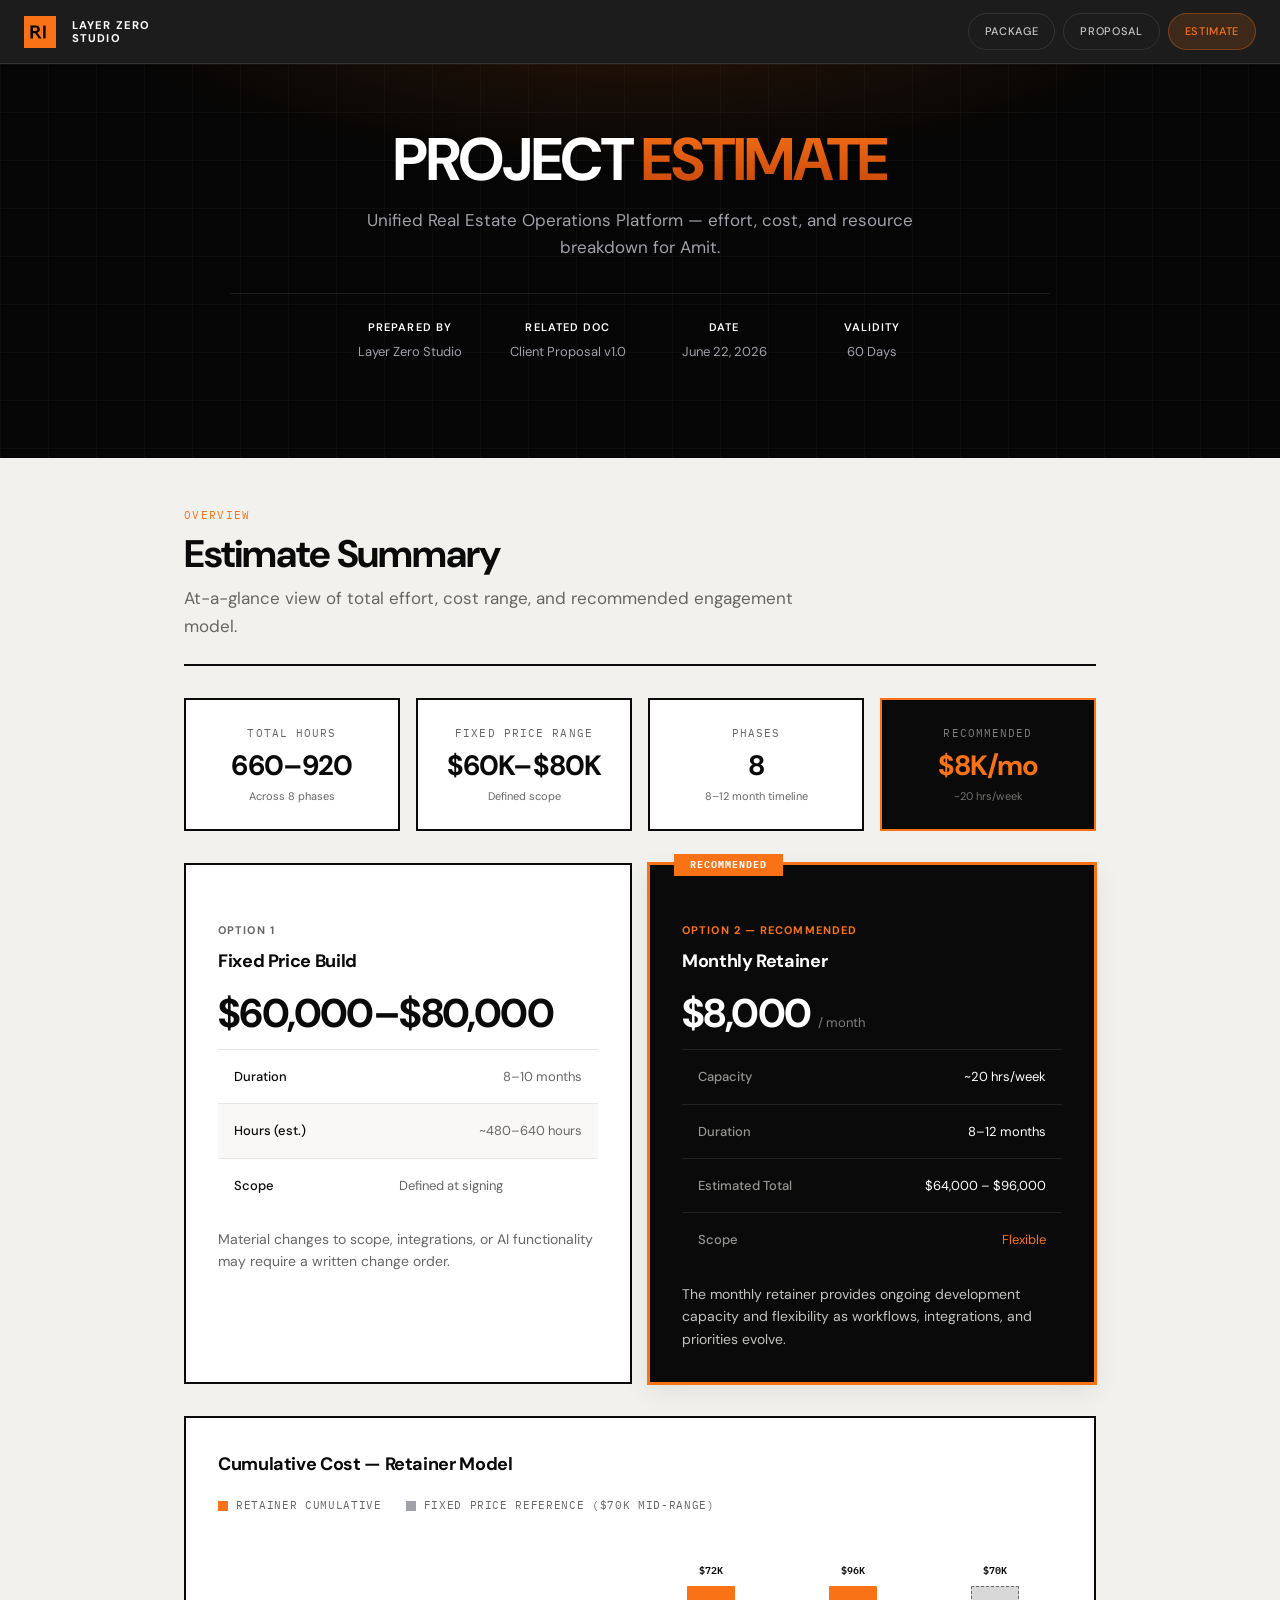
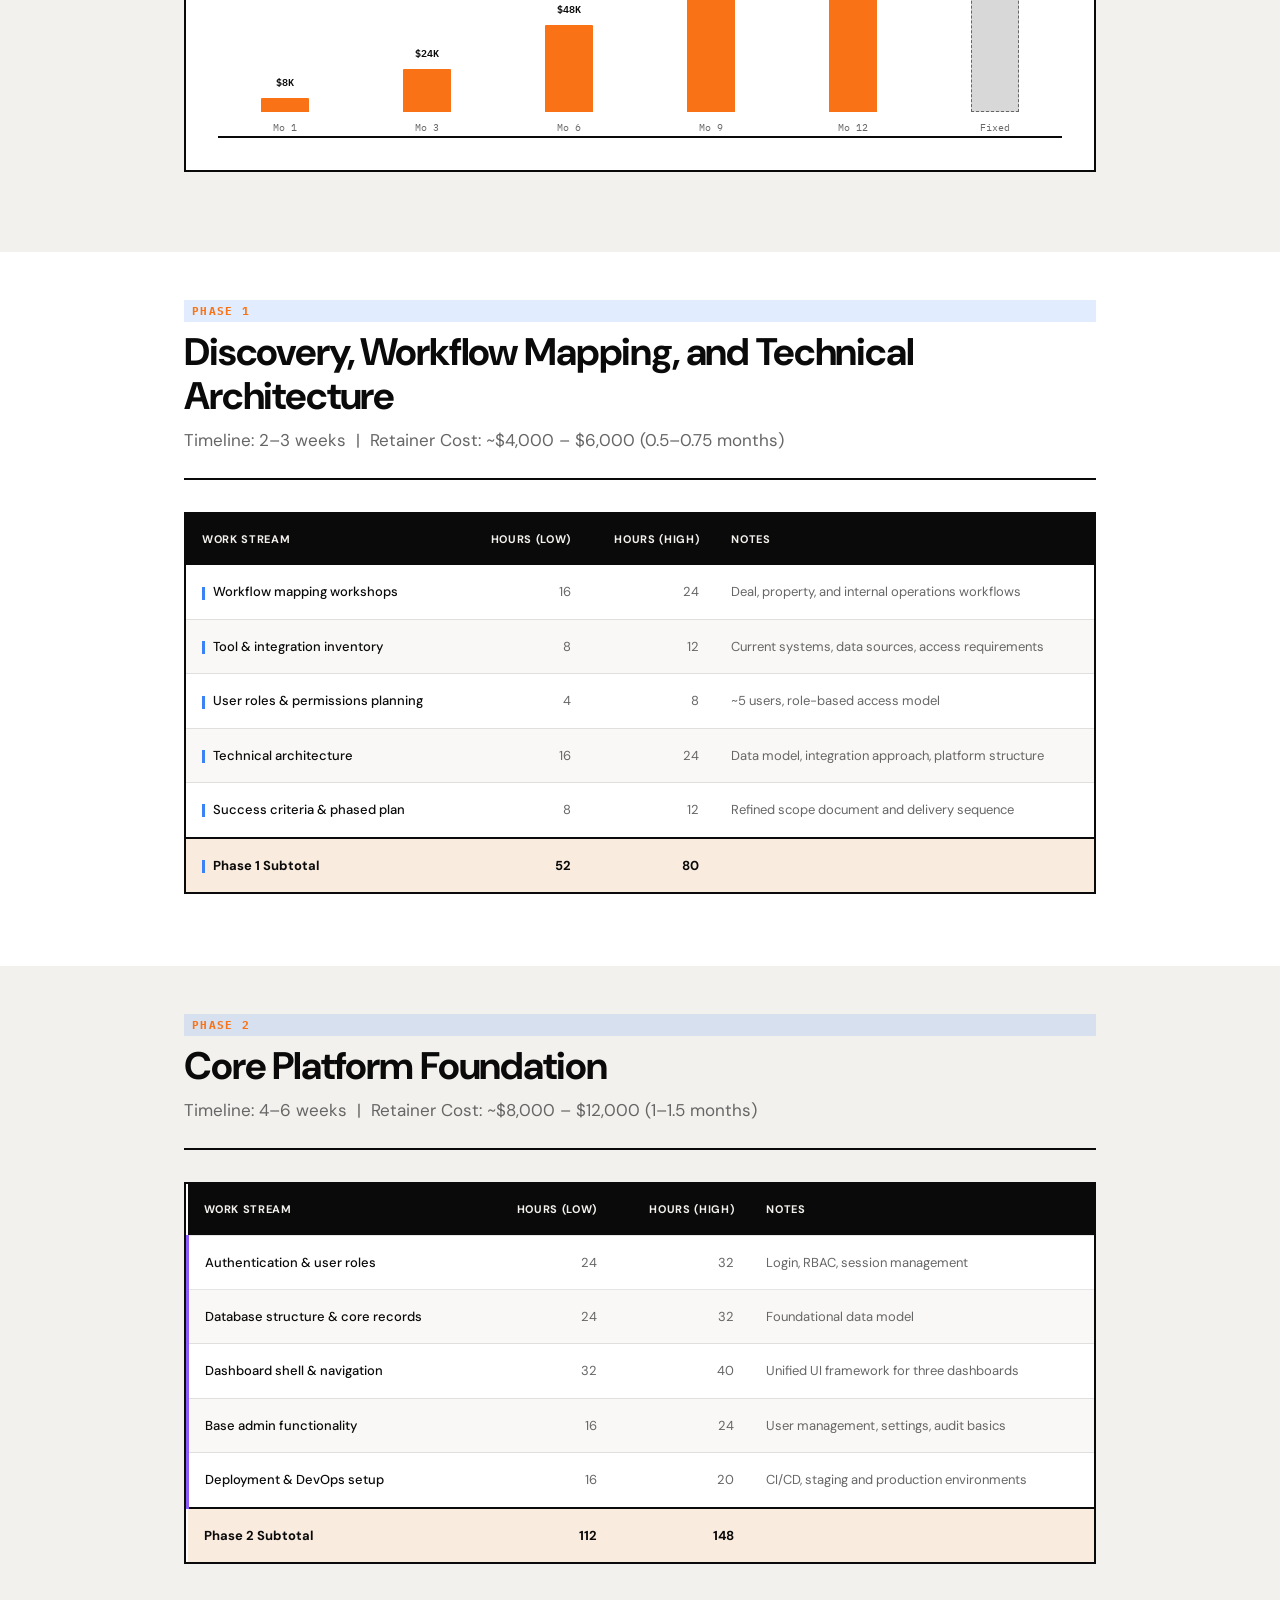
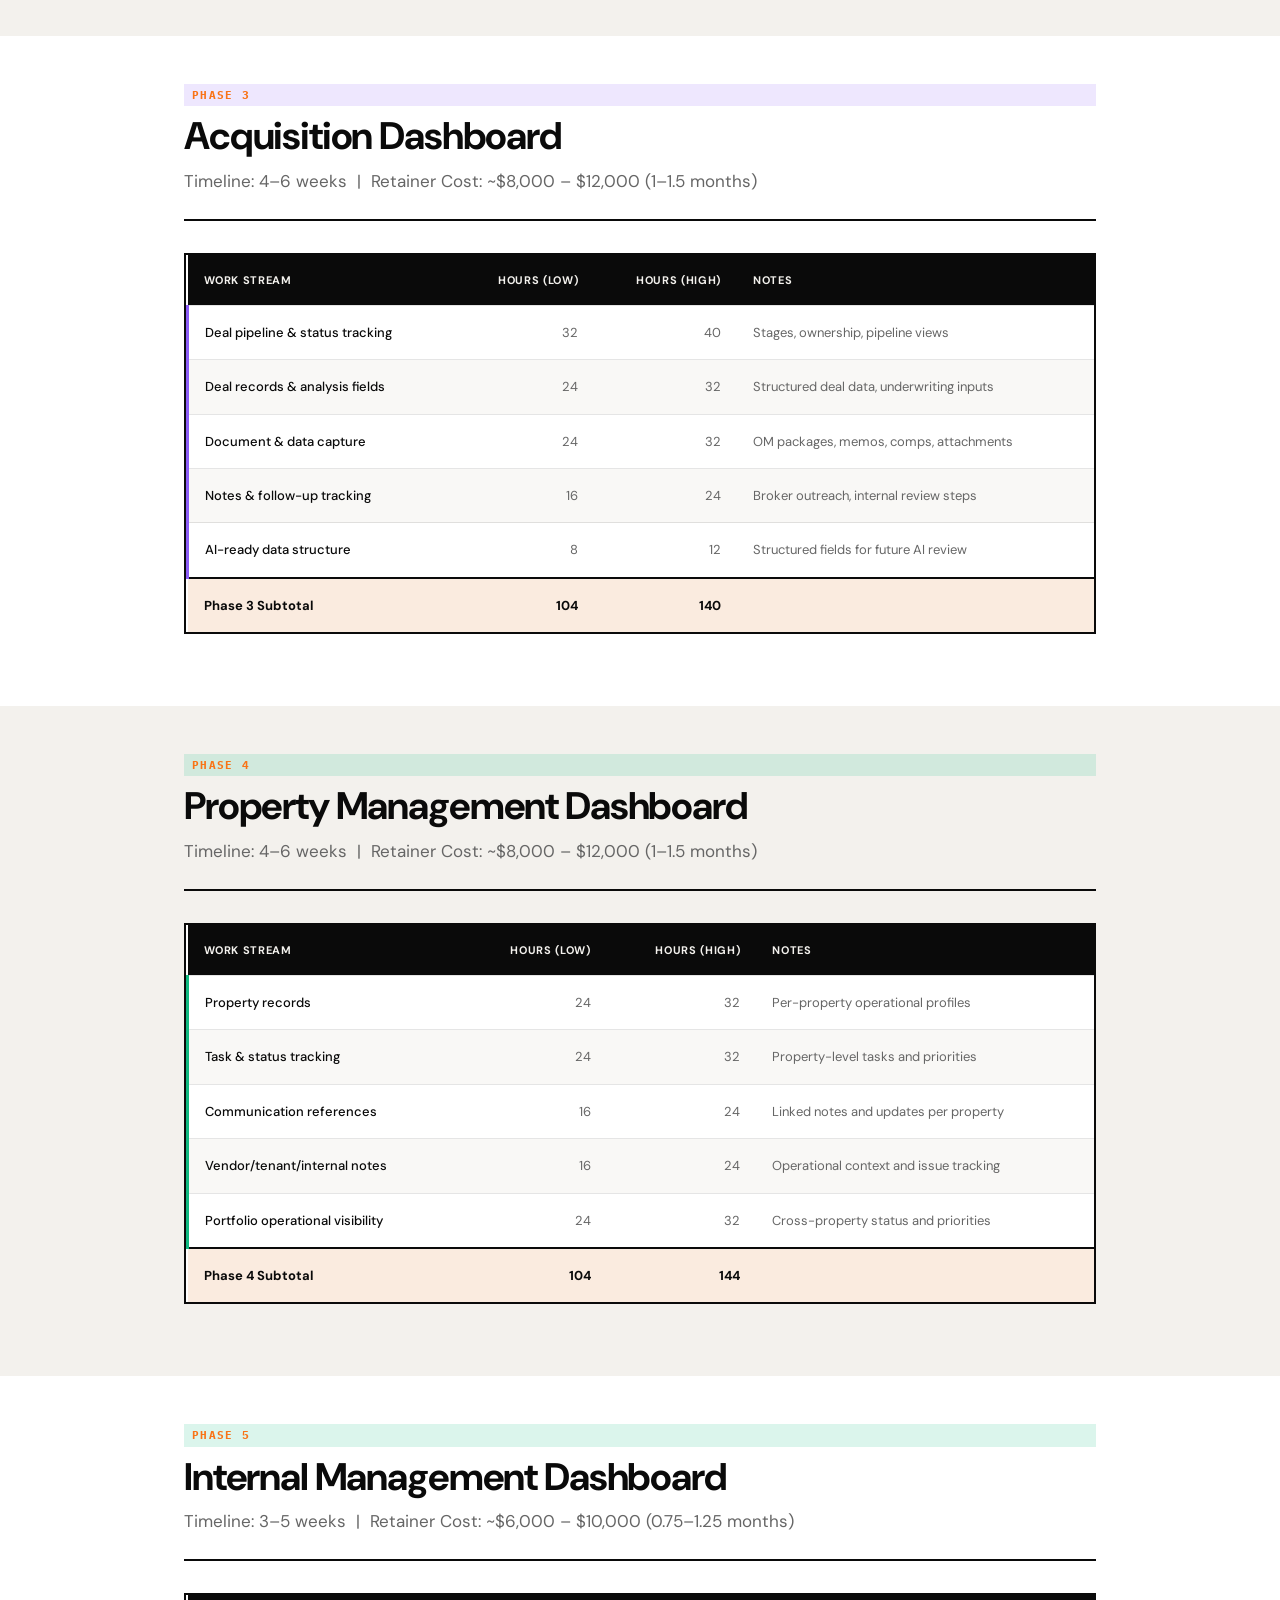
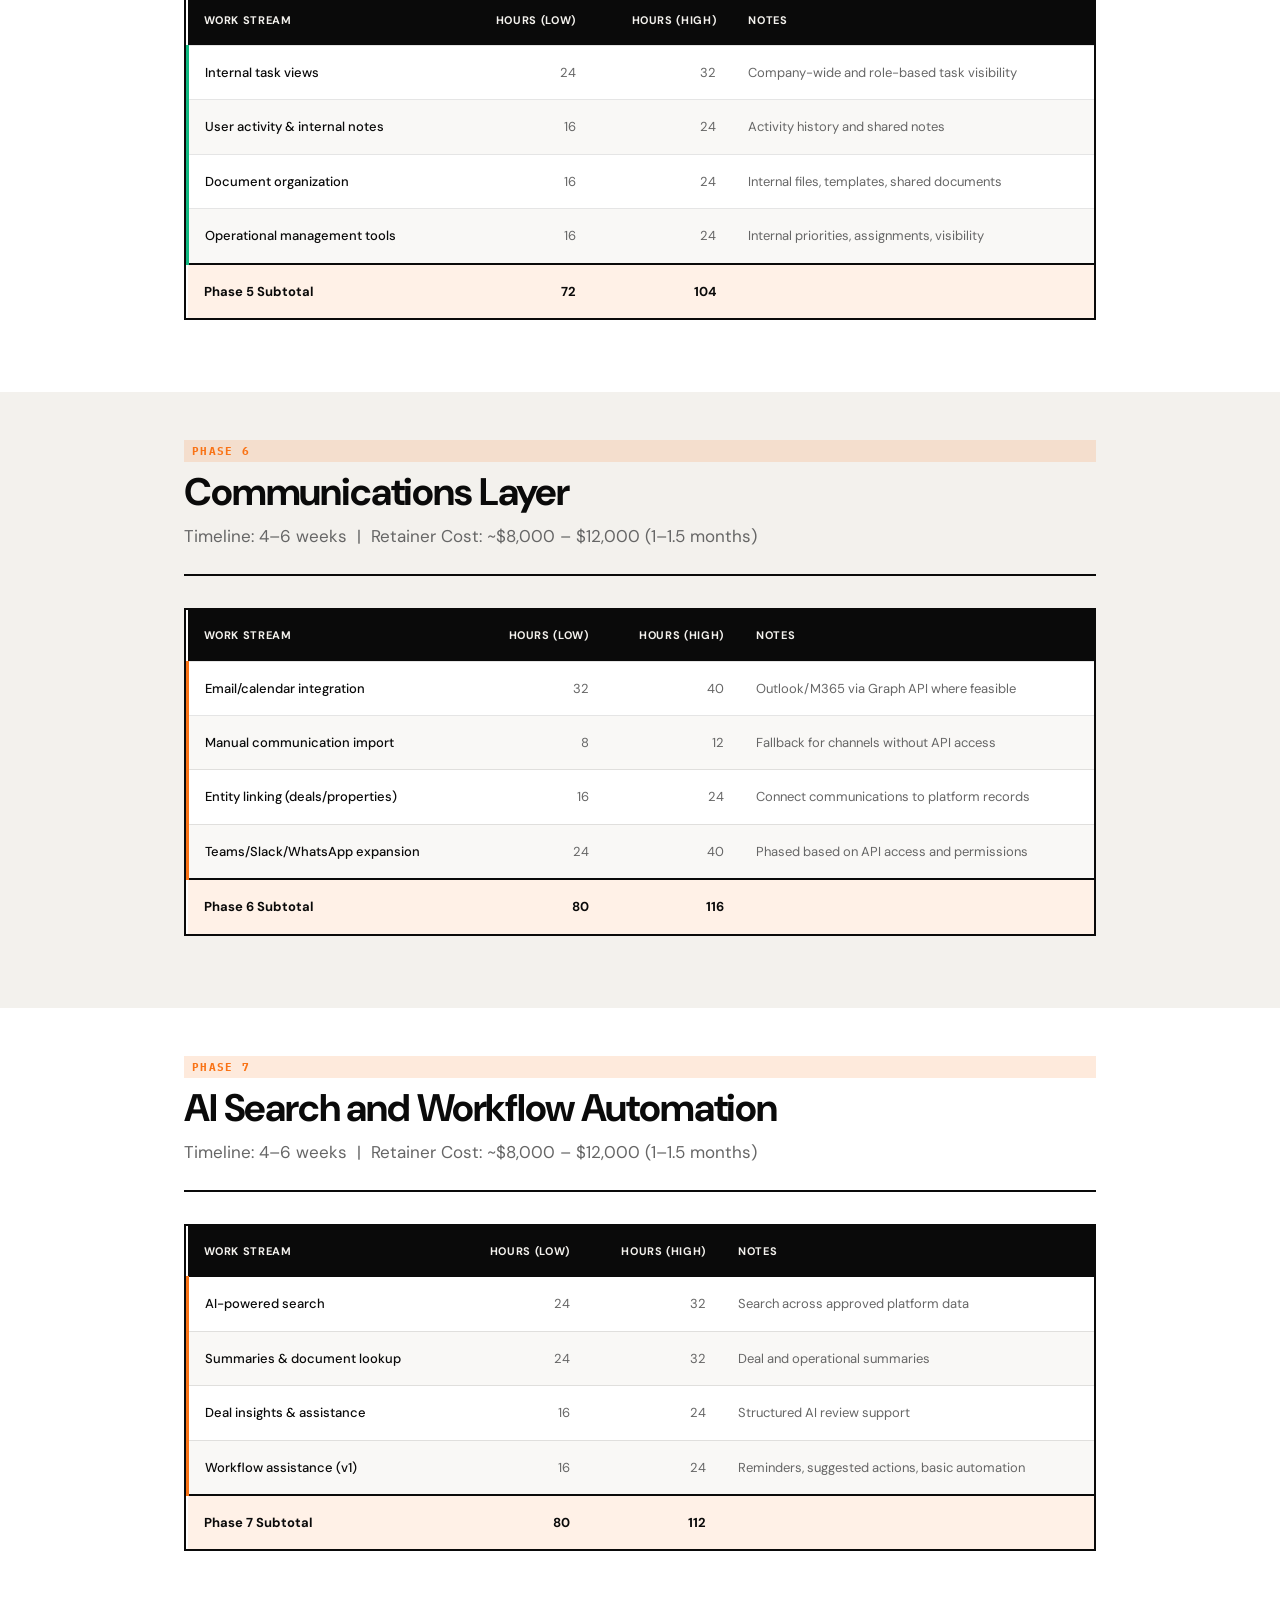
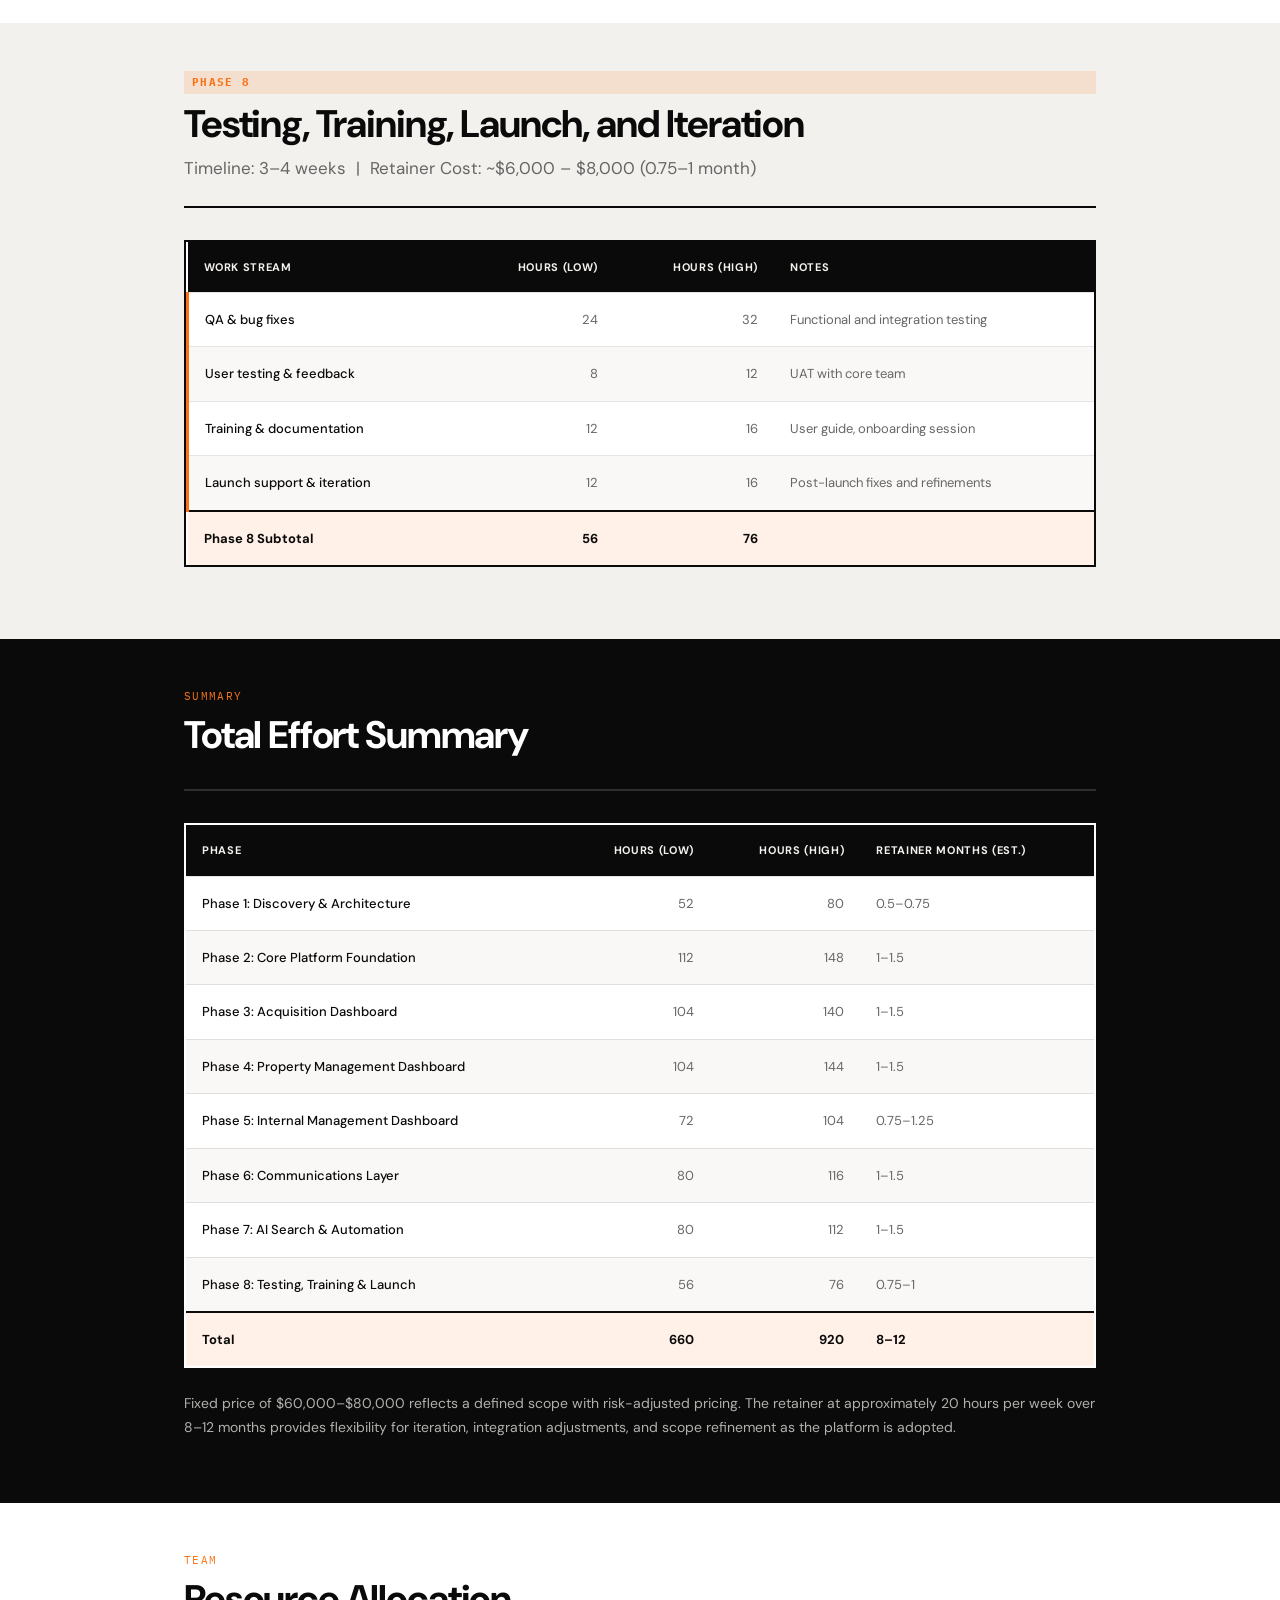
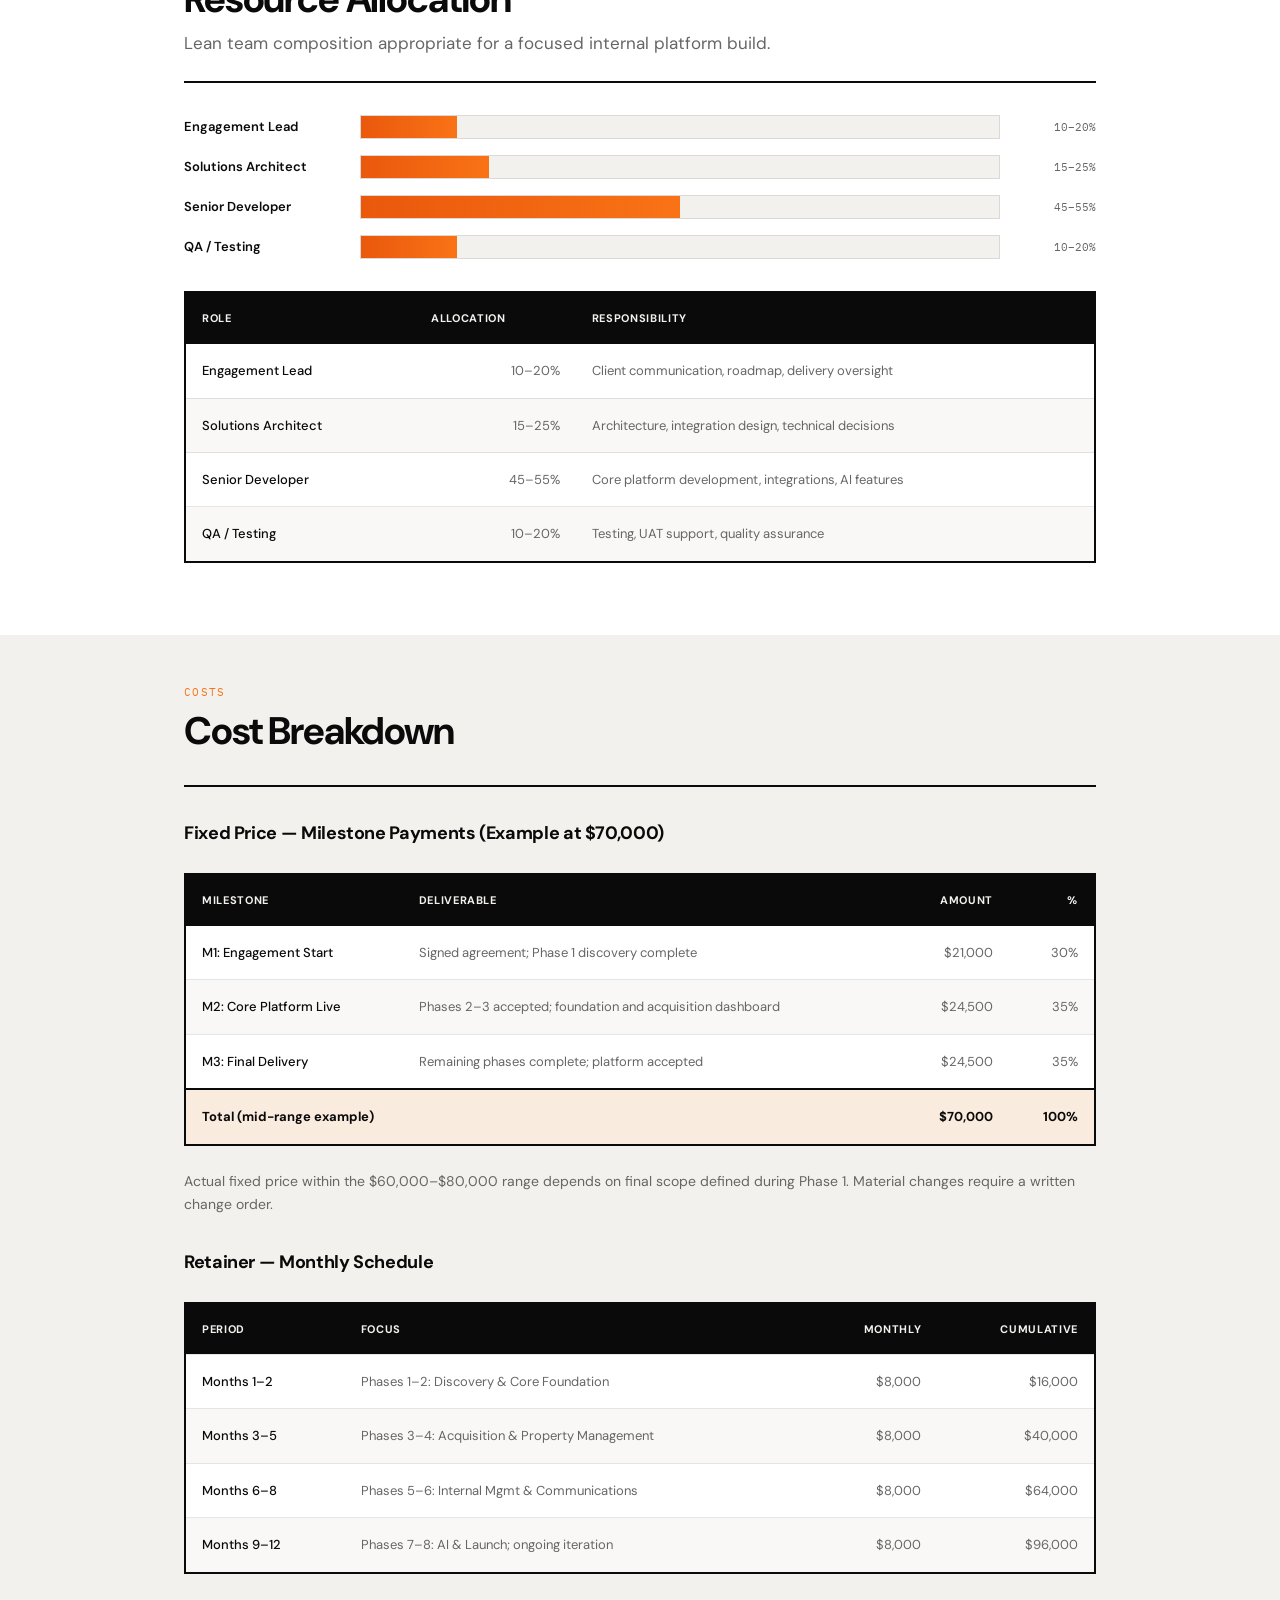
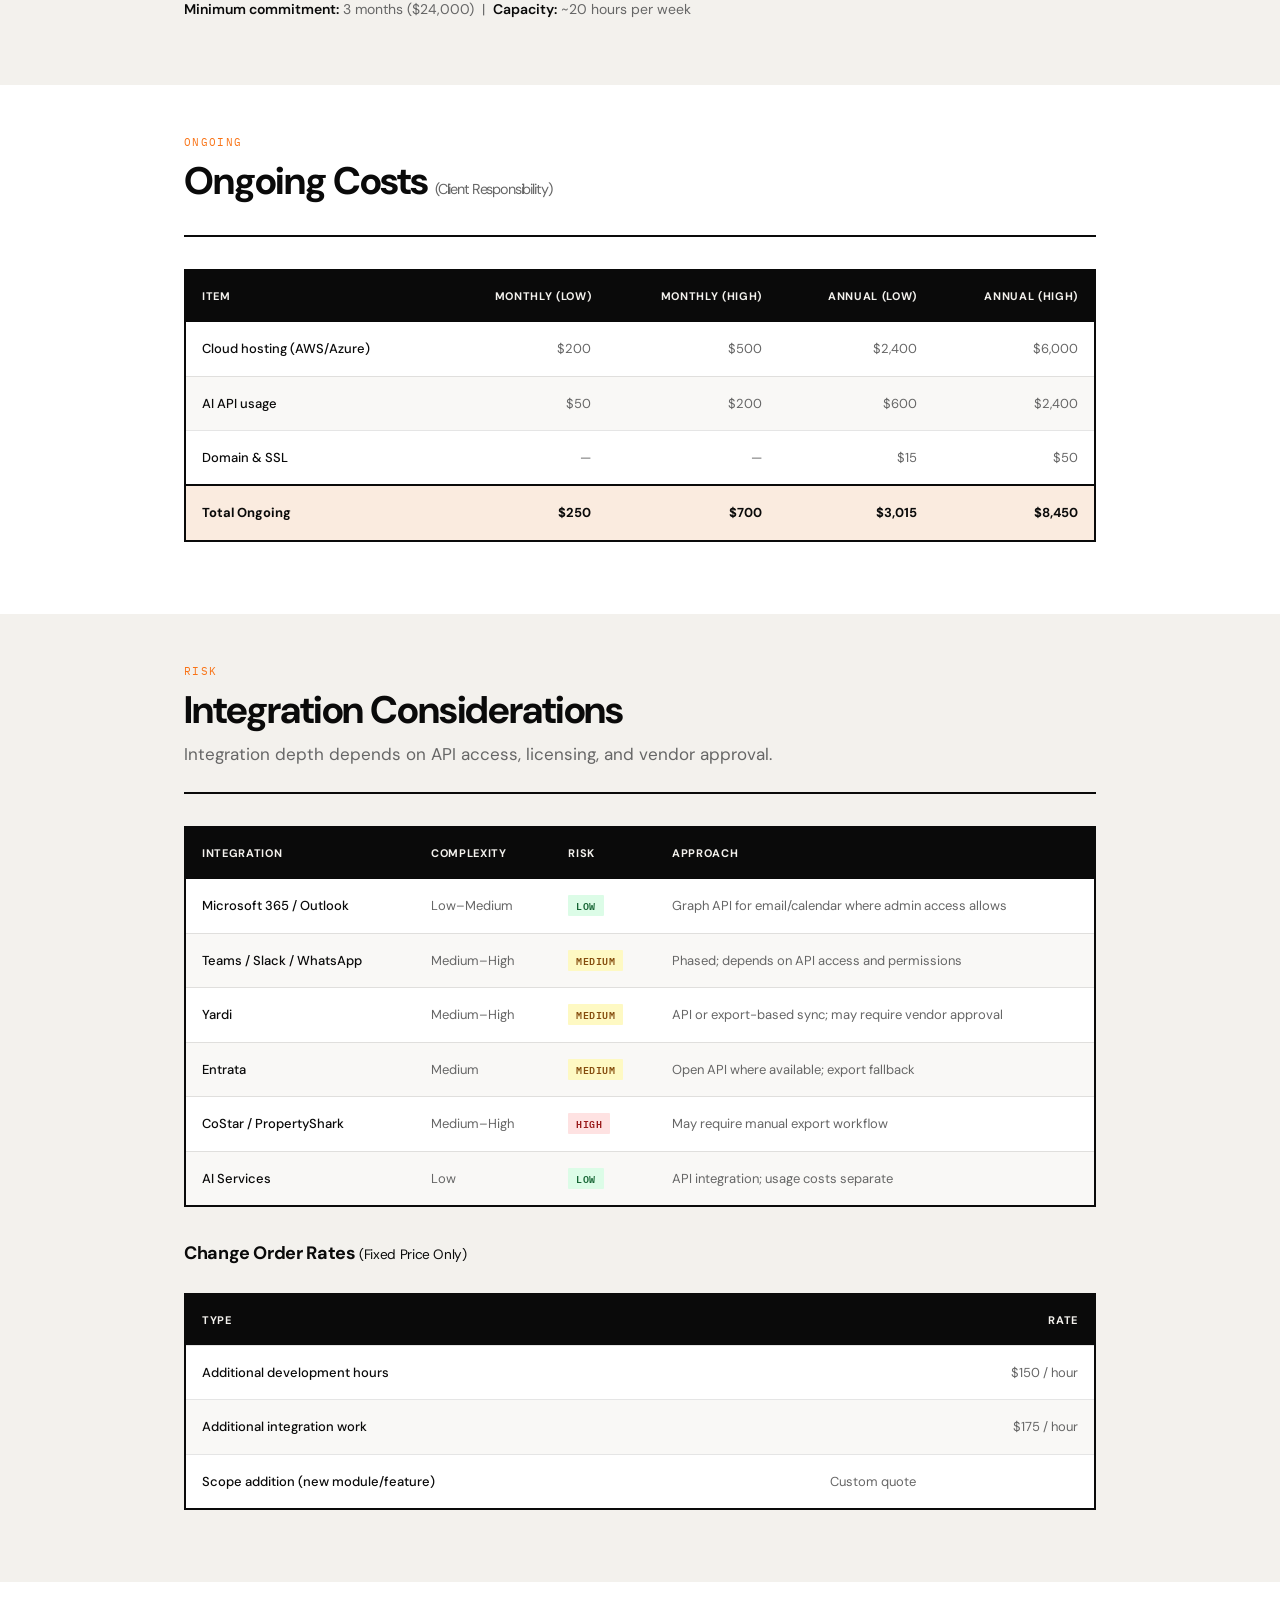
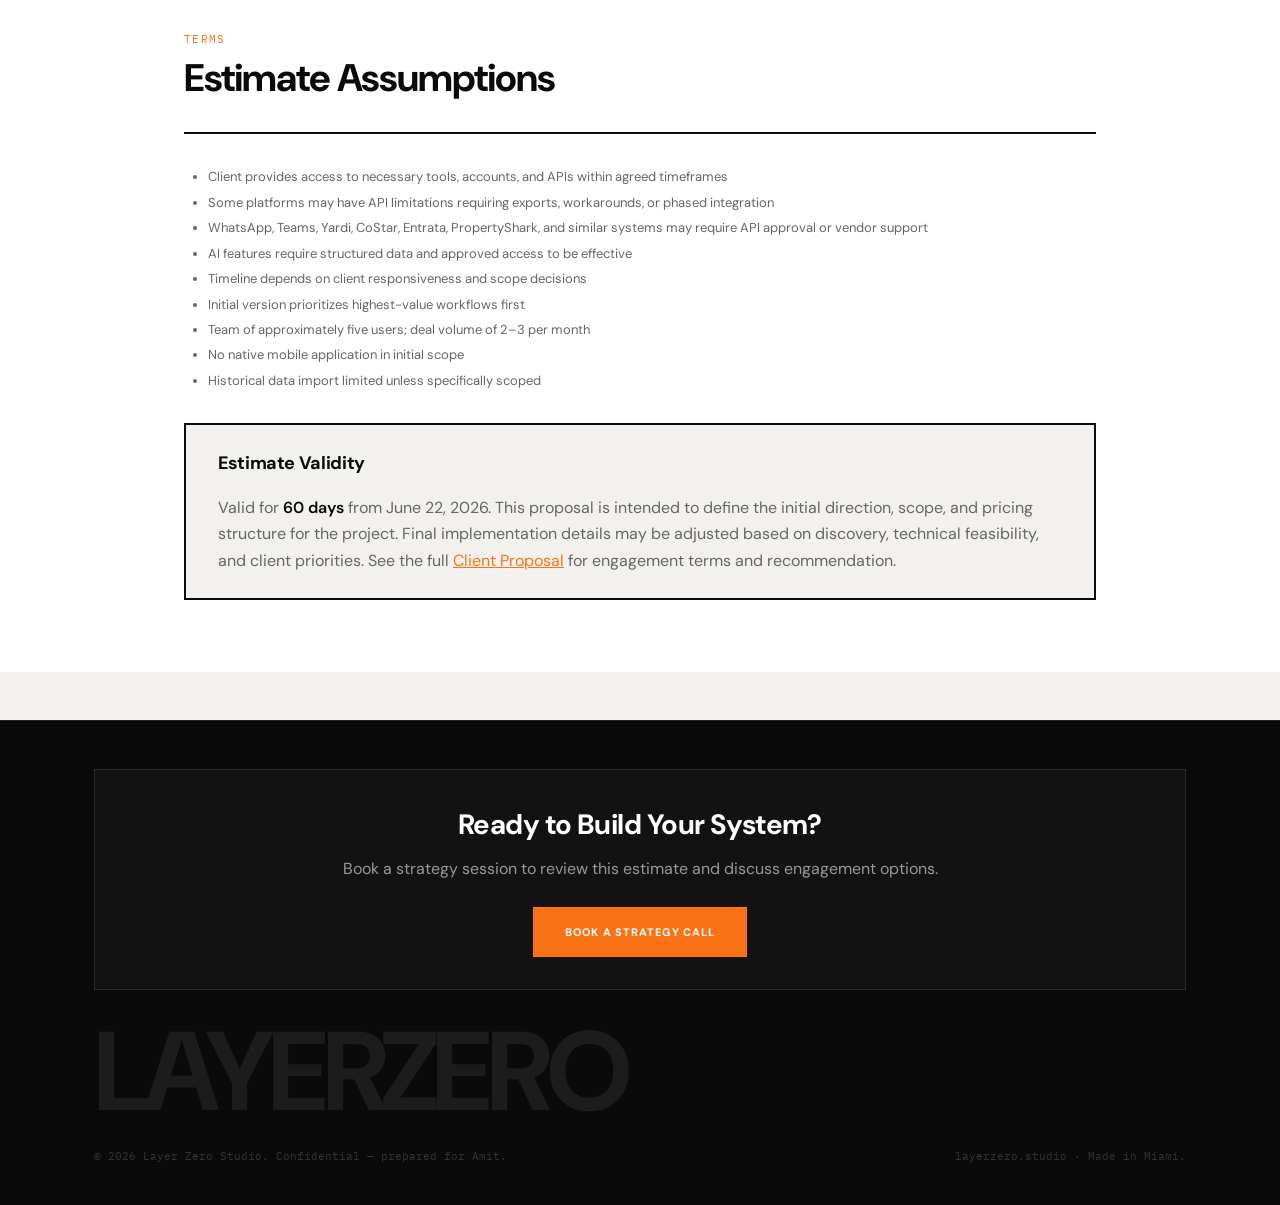
==== proposal/estimate.html @ 615b24dc "Add Amit client proposal and estimate materials." ====
<!DOCTYPE html>
<html lang="en">
<head>
  <meta charset="UTF-8">
  <meta name="viewport" content="width=device-width, initial-scale=1.0">
  <title>Project Estimate — Amit | Layer Zero Studio</title>
  <meta name="description" content="Phase-by-phase effort and cost estimate for the Unified Real Estate Operations Platform.">
  <meta property="og:title" content="Project Estimate — Amit | Layer Zero Studio">
  <meta property="og:description" content="Detailed effort, cost, and resource breakdown for Amit's platform build.">
  <meta property="og:type" content="website">
  <link rel="icon" href="assets/logo.svg" type="image/svg+xml">
  <link rel="preconnect" href="https://fonts.googleapis.com">
  <link rel="preconnect" href="https://fonts.gstatic.com" crossorigin>
  <link href="https://fonts.googleapis.com/css2?family=DM+Sans:ital,opsz,wght@0,9..40,400;0,9..40,500;0,9..40,600;0,9..40,700;1,9..40,400&family=IBM+Plex+Mono:wght@400;500;600&display=swap" rel="stylesheet">
  <link rel="stylesheet" href="assets/layerzero.css">
</head>
<body>

<nav class="nav">
  <div class="nav-progress" aria-hidden="true"></div>
  <a href="https://www.layerzero.studio" class="nav-logo" target="_blank" rel="noopener">
    <div class="nav-logo-mark">
      <svg viewBox="0 0 40 40" fill="none" xmlns="http://www.w3.org/2000/svg" aria-hidden="true">
        <rect width="40" height="40" fill="#f97316"/>
        <path d="M8 28V12h6.5c3.2 0 5.3 1.8 5.3 4.6 0 2.1-1.2 3.6-3.1 4.2L22 28h-3.4l-4.6-6.4H11.2V28H8zm3.2-9.4h3.1c1.5 0 2.4-.8 2.4-2.1s-.9-2.1-2.4-2.1h-3.1v4.2z" fill="#050505"/>
        <rect x="24" y="12" width="3" height="16" fill="#050505"/>
      </svg>
    </div>
    <div class="nav-logo-text">Layer Zero<br>Studio</div>
  </a>
  <div class="nav-links">
    <a href="index.html">Package</a>
    <a href="proposal.html">Proposal</a>
    <a href="estimate.html" class="active">Estimate</a>
  </div>
</nav>

<section class="hero">
  <div class="hero-inner">
    <h1>Project <span class="accent">Estimate</span></h1>
    <p class="hero-sub">Unified Real Estate Operations Platform — effort, cost, and resource breakdown for Amit.</p>
    <div class="hero-meta">
      <div><strong>Prepared By</strong> Layer Zero Studio</div>
      <div><strong>Related Doc</strong> Client Proposal v1.0</div>
      <div><strong>Date</strong> June 22, 2026</div>
      <div><strong>Validity</strong> 60 Days</div>
    </div>
  </div>
</section>

<!-- Summary Dashboard -->
<section class="section reveal">
  <div class="container">
    <header class="section-header">
      <span class="section-num">Overview</span>
      <h2>Estimate Summary</h2>
      <p class="section-summary">At-a-glance view of total effort, cost range, and recommended engagement model.</p>
    </header>

    <div class="dashboard">
      <div class="dashboard-card">
        <div class="dash-label">Total Hours</div>
        <div class="dash-value">660–920</div>
        <div class="dash-sub">Across 8 phases</div>
      </div>
      <div class="dashboard-card">
        <div class="dash-label">Fixed Price Range</div>
        <div class="dash-value">$60K–$80K</div>
        <div class="dash-sub">Defined scope</div>
      </div>
      <div class="dashboard-card">
        <div class="dash-label">Phases</div>
        <div class="dash-value">8</div>
        <div class="dash-sub">8–12 month timeline</div>
      </div>
      <div class="dashboard-card featured">
        <div class="dash-label">Recommended</div>
        <div class="dash-value">$8K/mo</div>
        <div class="dash-sub">~20 hrs/week</div>
      </div>
    </div>

    <div class="card-grid" style="grid-template-columns: 1fr 1fr;">
      <div class="card pricing-card">
        <h4>Option 1</h4>
        <h3>Fixed Price Build</h3>
        <div class="price-tag"><span class="amount">$60,000–$80,000</span></div>
        <div class="table-wrap" style="border:none;margin:0;">
          <table class="data-table">
            <tbody>
              <tr><td>Duration</td><td class="num">8–10 months</td></tr>
              <tr><td>Hours (est.)</td><td class="num">~480–640 hours</td></tr>
              <tr><td>Scope</td><td>Defined at signing</td></tr>
            </tbody>
          </table>
        </div>
        <p style="margin-top:1rem;font-size:0.875rem;">Material changes to scope, integrations, or AI functionality may require a written change order.</p>
      </div>
      <div class="card dark-card highlight pricing-card">
        <h4 style="color:var(--lz-orange);">Option 2 — Recommended</h4>
        <h3>Monthly Retainer</h3>
        <div class="price-tag"><span class="amount" style="color:#fff;">$8,000</span><span class="period" style="color:rgba(243,241,237,0.5);">/ month</span></div>
        <div class="table-wrap" style="border:none;margin:0;background:transparent;">
          <table class="data-table">
            <tbody>
              <tr style="background:transparent!important;"><td style="color:rgba(243,241,237,0.6);border-color:rgba(255,255,255,0.1);">Capacity</td><td class="num" style="color:#fff;border-color:rgba(255,255,255,0.1);">~20 hrs/week</td></tr>
              <tr style="background:transparent!important;"><td style="color:rgba(243,241,237,0.6);border-color:rgba(255,255,255,0.1);">Duration</td><td class="num" style="color:#fff;border-color:rgba(255,255,255,0.1);">8–12 months</td></tr>
              <tr style="background:transparent!important;"><td style="color:rgba(243,241,237,0.6);border-color:rgba(255,255,255,0.1);">Estimated Total</td><td class="num" style="color:#fff;border-color:rgba(255,255,255,0.1);">$64,000 – $96,000</td></tr>
              <tr style="background:transparent!important;"><td style="color:rgba(243,241,237,0.6);border-color:rgba(255,255,255,0.1);">Scope</td><td class="num" style="color:var(--lz-orange);border-color:rgba(255,255,255,0.1);">Flexible</td></tr>
            </tbody>
          </table>
        </div>
        <p style="margin-top:1rem;font-size:0.875rem;color:rgba(243,241,237,0.8);">The monthly retainer provides ongoing development capacity and flexibility as workflows, integrations, and priorities evolve.</p>
      </div>
    </div>

    <div class="chart-block">
      <h3>Cumulative Cost — Retainer Model</h3>
      <div class="chart-legend">
        <span class="legend-retainer">Retainer cumulative</span>
        <span class="legend-fixed">Fixed price reference ($70K mid-range)</span>
      </div>
      <div class="bar-chart" role="img" aria-label="Cumulative cost chart showing retainer spend from $8K at month 1 to $96K at month 12">
        <div class="bar-group">
          <div class="bar-value">$8K</div>
          <div class="bar" style="height:8.3%"></div>
          <div class="bar-label">Mo 1</div>
        </div>
        <div class="bar-group">
          <div class="bar-value">$24K</div>
          <div class="bar" style="height:25%"></div>
          <div class="bar-label">Mo 3</div>
        </div>
        <div class="bar-group">
          <div class="bar-value">$48K</div>
          <div class="bar" style="height:50%"></div>
          <div class="bar-label">Mo 6</div>
        </div>
        <div class="bar-group">
          <div class="bar-value">$72K</div>
          <div class="bar" style="height:75%"></div>
          <div class="bar-label">Mo 9</div>
        </div>
        <div class="bar-group">
          <div class="bar-value">$96K</div>
          <div class="bar" style="height:100%"></div>
          <div class="bar-label">Mo 12</div>
        </div>
        <div class="bar-group">
          <div class="bar-value">$70K</div>
          <div class="bar fixed-ref" style="height:72.9%"></div>
          <div class="bar-label">Fixed</div>
        </div>
      </div>
    </div>
  </div>
</section>

<!-- Phase 1 -->
<section class="section alt reveal">
  <div class="container">
    <header class="section-header">
      <span class="section-num phase-badge phase-badge-1">Phase 1</span>
      <h2>Discovery, Workflow Mapping, and Technical Architecture</h2>
      <p class="section-summary">Timeline: 2–3 weeks &nbsp;|&nbsp; Retainer Cost: ~$4,000 – $6,000 (0.5–0.75 months)</p>
    </header>

    <div class="table-wrap data-table-wrap phase-1">
      <table class="data-table">
        <thead><tr><th>Work Stream</th><th class="num">Hours (Low)</th><th class="num">Hours (High)</th><th>Notes</th></tr></thead>
        <tbody>
          <tr><td>Workflow mapping workshops</td><td class="num">16</td><td class="num">24</td><td>Deal, property, and internal operations workflows</td></tr>
          <tr><td>Tool &amp; integration inventory</td><td class="num">8</td><td class="num">12</td><td>Current systems, data sources, access requirements</td></tr>
          <tr><td>User roles &amp; permissions planning</td><td class="num">4</td><td class="num">8</td><td>~5 users, role-based access model</td></tr>
          <tr><td>Technical architecture</td><td class="num">16</td><td class="num">24</td><td>Data model, integration approach, platform structure</td></tr>
          <tr><td>Success criteria &amp; phased plan</td><td class="num">8</td><td class="num">12</td><td>Refined scope document and delivery sequence</td></tr>
          <tr class="table-subtotal"><td>Phase 1 Subtotal</td><td class="num">52</td><td class="num">80</td><td></td></tr>
        </tbody>
      </table>
    </div>
  </div>
</section>

<!-- Phase 2 -->
<section class="section reveal">
  <div class="container">
    <header class="section-header">
      <span class="section-num phase-badge phase-badge-1">Phase 2</span>
      <h2>Core Platform Foundation</h2>
      <p class="section-summary">Timeline: 4–6 weeks &nbsp;|&nbsp; Retainer Cost: ~$8,000 – $12,000 (1–1.5 months)</p>
    </header>

    <div class="table-wrap data-table-wrap">
      <table class="data-table">
        <thead><tr><th>Work Stream</th><th class="num">Hours (Low)</th><th class="num">Hours (High)</th><th>Notes</th></tr></thead>
        <tbody>
          <tr class="phase-row-2"><td>Authentication &amp; user roles</td><td class="num">24</td><td class="num">32</td><td>Login, RBAC, session management</td></tr>
          <tr class="phase-row-2"><td>Database structure &amp; core records</td><td class="num">24</td><td class="num">32</td><td>Foundational data model</td></tr>
          <tr class="phase-row-2"><td>Dashboard shell &amp; navigation</td><td class="num">32</td><td class="num">40</td><td>Unified UI framework for three dashboards</td></tr>
          <tr class="phase-row-2"><td>Base admin functionality</td><td class="num">16</td><td class="num">24</td><td>User management, settings, audit basics</td></tr>
          <tr class="phase-row-2"><td>Deployment &amp; DevOps setup</td><td class="num">16</td><td class="num">20</td><td>CI/CD, staging and production environments</td></tr>
          <tr class="table-subtotal"><td>Phase 2 Subtotal</td><td class="num">112</td><td class="num">148</td><td></td></tr>
        </tbody>
      </table>
    </div>
  </div>
</section>

<!-- Phase 3 -->
<section class="section alt reveal">
  <div class="container">
    <header class="section-header">
      <span class="section-num phase-badge phase-badge-2">Phase 3</span>
      <h2>Acquisition Dashboard</h2>
      <p class="section-summary">Timeline: 4–6 weeks &nbsp;|&nbsp; Retainer Cost: ~$8,000 – $12,000 (1–1.5 months)</p>
    </header>

    <div class="table-wrap data-table-wrap">
      <table class="data-table">
        <thead><tr><th>Work Stream</th><th class="num">Hours (Low)</th><th class="num">Hours (High)</th><th>Notes</th></tr></thead>
        <tbody>
          <tr class="phase-row-2"><td>Deal pipeline &amp; status tracking</td><td class="num">32</td><td class="num">40</td><td>Stages, ownership, pipeline views</td></tr>
          <tr class="phase-row-2"><td>Deal records &amp; analysis fields</td><td class="num">24</td><td class="num">32</td><td>Structured deal data, underwriting inputs</td></tr>
          <tr class="phase-row-2"><td>Document &amp; data capture</td><td class="num">24</td><td class="num">32</td><td>OM packages, memos, comps, attachments</td></tr>
          <tr class="phase-row-2"><td>Notes &amp; follow-up tracking</td><td class="num">16</td><td class="num">24</td><td>Broker outreach, internal review steps</td></tr>
          <tr class="phase-row-2"><td>AI-ready data structure</td><td class="num">8</td><td class="num">12</td><td>Structured fields for future AI review</td></tr>
          <tr class="table-subtotal"><td>Phase 3 Subtotal</td><td class="num">104</td><td class="num">140</td><td></td></tr>
        </tbody>
      </table>
    </div>
  </div>
</section>

<!-- Phase 4 -->
<section class="section reveal">
  <div class="container">
    <header class="section-header">
      <span class="section-num phase-badge phase-badge-3">Phase 4</span>
      <h2>Property Management Dashboard</h2>
      <p class="section-summary">Timeline: 4–6 weeks &nbsp;|&nbsp; Retainer Cost: ~$8,000 – $12,000 (1–1.5 months)</p>
    </header>

    <div class="table-wrap data-table-wrap">
      <table class="data-table">
        <thead><tr><th>Work Stream</th><th class="num">Hours (Low)</th><th class="num">Hours (High)</th><th>Notes</th></tr></thead>
        <tbody>
          <tr class="phase-row-3"><td>Property records</td><td class="num">24</td><td class="num">32</td><td>Per-property operational profiles</td></tr>
          <tr class="phase-row-3"><td>Task &amp; status tracking</td><td class="num">24</td><td class="num">32</td><td>Property-level tasks and priorities</td></tr>
          <tr class="phase-row-3"><td>Communication references</td><td class="num">16</td><td class="num">24</td><td>Linked notes and updates per property</td></tr>
          <tr class="phase-row-3"><td>Vendor/tenant/internal notes</td><td class="num">16</td><td class="num">24</td><td>Operational context and issue tracking</td></tr>
          <tr class="phase-row-3"><td>Portfolio operational visibility</td><td class="num">24</td><td class="num">32</td><td>Cross-property status and priorities</td></tr>
          <tr class="table-subtotal"><td>Phase 4 Subtotal</td><td class="num">104</td><td class="num">144</td><td></td></tr>
        </tbody>
      </table>
    </div>
  </div>
</section>

<!-- Phase 5 -->
<section class="section alt reveal">
  <div class="container">
    <header class="section-header">
      <span class="section-num phase-badge phase-badge-3">Phase 5</span>
      <h2>Internal Management Dashboard</h2>
      <p class="section-summary">Timeline: 3–5 weeks &nbsp;|&nbsp; Retainer Cost: ~$6,000 – $10,000 (0.75–1.25 months)</p>
    </header>

    <div class="table-wrap data-table-wrap">
      <table class="data-table">
        <thead><tr><th>Work Stream</th><th class="num">Hours (Low)</th><th class="num">Hours (High)</th><th>Notes</th></tr></thead>
        <tbody>
          <tr class="phase-row-3"><td>Internal task views</td><td class="num">24</td><td class="num">32</td><td>Company-wide and role-based task visibility</td></tr>
          <tr class="phase-row-3"><td>User activity &amp; internal notes</td><td class="num">16</td><td class="num">24</td><td>Activity history and shared notes</td></tr>
          <tr class="phase-row-3"><td>Document organization</td><td class="num">16</td><td class="num">24</td><td>Internal files, templates, shared documents</td></tr>
          <tr class="phase-row-3"><td>Operational management tools</td><td class="num">16</td><td class="num">24</td><td>Internal priorities, assignments, visibility</td></tr>
          <tr class="table-subtotal"><td>Phase 5 Subtotal</td><td class="num">72</td><td class="num">104</td><td></td></tr>
        </tbody>
      </table>
    </div>
  </div>
</section>

<!-- Phase 6 -->
<section class="section reveal">
  <div class="container">
    <header class="section-header">
      <span class="section-num phase-badge phase-badge-4">Phase 6</span>
      <h2>Communications Layer</h2>
      <p class="section-summary">Timeline: 4–6 weeks &nbsp;|&nbsp; Retainer Cost: ~$8,000 – $12,000 (1–1.5 months)</p>
    </header>

    <div class="table-wrap data-table-wrap">
      <table class="data-table">
        <thead><tr><th>Work Stream</th><th class="num">Hours (Low)</th><th class="num">Hours (High)</th><th>Notes</th></tr></thead>
        <tbody>
          <tr class="phase-row-4"><td>Email/calendar integration</td><td class="num">32</td><td class="num">40</td><td>Outlook/M365 via Graph API where feasible</td></tr>
          <tr class="phase-row-4"><td>Manual communication import</td><td class="num">8</td><td class="num">12</td><td>Fallback for channels without API access</td></tr>
          <tr class="phase-row-4"><td>Entity linking (deals/properties)</td><td class="num">16</td><td class="num">24</td><td>Connect communications to platform records</td></tr>
          <tr class="phase-row-4"><td>Teams/Slack/WhatsApp expansion</td><td class="num">24</td><td class="num">40</td><td>Phased based on API access and permissions</td></tr>
          <tr class="table-subtotal"><td>Phase 6 Subtotal</td><td class="num">80</td><td class="num">116</td><td></td></tr>
        </tbody>
      </table>
    </div>
  </div>
</section>

<!-- Phase 7 -->
<section class="section alt reveal">
  <div class="container">
    <header class="section-header">
      <span class="section-num phase-badge phase-badge-4">Phase 7</span>
      <h2>AI Search and Workflow Automation</h2>
      <p class="section-summary">Timeline: 4–6 weeks &nbsp;|&nbsp; Retainer Cost: ~$8,000 – $12,000 (1–1.5 months)</p>
    </header>

    <div class="table-wrap data-table-wrap">
      <table class="data-table">
        <thead><tr><th>Work Stream</th><th class="num">Hours (Low)</th><th class="num">Hours (High)</th><th>Notes</th></tr></thead>
        <tbody>
          <tr class="phase-row-4"><td>AI-powered search</td><td class="num">24</td><td class="num">32</td><td>Search across approved platform data</td></tr>
          <tr class="phase-row-4"><td>Summaries &amp; document lookup</td><td class="num">24</td><td class="num">32</td><td>Deal and operational summaries</td></tr>
          <tr class="phase-row-4"><td>Deal insights &amp; assistance</td><td class="num">16</td><td class="num">24</td><td>Structured AI review support</td></tr>
          <tr class="phase-row-4"><td>Workflow assistance (v1)</td><td class="num">16</td><td class="num">24</td><td>Reminders, suggested actions, basic automation</td></tr>
          <tr class="table-subtotal"><td>Phase 7 Subtotal</td><td class="num">80</td><td class="num">112</td><td></td></tr>
        </tbody>
      </table>
    </div>
  </div>
</section>

<!-- Phase 8 -->
<section class="section reveal">
  <div class="container">
    <header class="section-header">
      <span class="section-num phase-badge phase-badge-4">Phase 8</span>
      <h2>Testing, Training, Launch, and Iteration</h2>
      <p class="section-summary">Timeline: 3–4 weeks &nbsp;|&nbsp; Retainer Cost: ~$6,000 – $8,000 (0.75–1 month)</p>
    </header>

    <div class="table-wrap data-table-wrap">
      <table class="data-table">
        <thead><tr><th>Work Stream</th><th class="num">Hours (Low)</th><th class="num">Hours (High)</th><th>Notes</th></tr></thead>
        <tbody>
          <tr class="phase-row-4"><td>QA &amp; bug fixes</td><td class="num">24</td><td class="num">32</td><td>Functional and integration testing</td></tr>
          <tr class="phase-row-4"><td>User testing &amp; feedback</td><td class="num">8</td><td class="num">12</td><td>UAT with core team</td></tr>
          <tr class="phase-row-4"><td>Training &amp; documentation</td><td class="num">12</td><td class="num">16</td><td>User guide, onboarding session</td></tr>
          <tr class="phase-row-4"><td>Launch support &amp; iteration</td><td class="num">12</td><td class="num">16</td><td>Post-launch fixes and refinements</td></tr>
          <tr class="table-subtotal"><td>Phase 8 Subtotal</td><td class="num">56</td><td class="num">76</td><td></td></tr>
        </tbody>
      </table>
    </div>
  </div>
</section>

<!-- Total Effort -->
<section class="section dark reveal">
  <div class="container">
    <header class="section-header">
      <span class="section-num">Summary</span>
      <h2>Total Effort Summary</h2>
    </header>
    <div class="table-wrap data-table-wrap" style="border-color:rgba(255,255,255,0.2);">
      <table class="data-table">
        <thead><tr><th>Phase</th><th class="num">Hours (Low)</th><th class="num">Hours (High)</th><th>Retainer Months (est.)</th></tr></thead>
        <tbody>
          <tr><td>Phase 1: Discovery &amp; Architecture</td><td class="num">52</td><td class="num">80</td><td>0.5–0.75</td></tr>
          <tr><td>Phase 2: Core Platform Foundation</td><td class="num">112</td><td class="num">148</td><td>1–1.5</td></tr>
          <tr><td>Phase 3: Acquisition Dashboard</td><td class="num">104</td><td class="num">140</td><td>1–1.5</td></tr>
          <tr><td>Phase 4: Property Management Dashboard</td><td class="num">104</td><td class="num">144</td><td>1–1.5</td></tr>
          <tr><td>Phase 5: Internal Management Dashboard</td><td class="num">72</td><td class="num">104</td><td>0.75–1.25</td></tr>
          <tr><td>Phase 6: Communications Layer</td><td class="num">80</td><td class="num">116</td><td>1–1.5</td></tr>
          <tr><td>Phase 7: AI Search &amp; Automation</td><td class="num">80</td><td class="num">112</td><td>1–1.5</td></tr>
          <tr><td>Phase 8: Testing, Training &amp; Launch</td><td class="num">56</td><td class="num">76</td><td>0.75–1</td></tr>
          <tr class="table-subtotal"><td>Total</td><td class="num">660</td><td class="num">920</td><td>8–12</td></tr>
        </tbody>
      </table>
    </div>
    <p style="margin-top:1rem;font-size:0.875rem;">Fixed price of $60,000–$80,000 reflects a defined scope with risk-adjusted pricing. The retainer at approximately 20 hours per week over 8–12 months provides flexibility for iteration, integration adjustments, and scope refinement as the platform is adopted.</p>
  </div>
</section>

<!-- Resource Allocation -->
<section class="section alt reveal">
  <div class="container">
    <header class="section-header">
      <span class="section-num">Team</span>
      <h2>Resource Allocation</h2>
      <p class="section-summary">Lean team composition appropriate for a focused internal platform build.</p>
    </header>

    <div class="resource-bars">
      <div class="resource-row">
        <div class="role">Engagement Lead</div>
        <div class="bar-track"><div class="bar-fill" data-width="15%" style="width:15%"></div></div>
        <div class="pct">10–20%</div>
      </div>
      <div class="resource-row">
        <div class="role">Solutions Architect</div>
        <div class="bar-track"><div class="bar-fill" data-width="20%" style="width:20%"></div></div>
        <div class="pct">15–25%</div>
      </div>
      <div class="resource-row">
        <div class="role">Senior Developer</div>
        <div class="bar-track"><div class="bar-fill" data-width="50%" style="width:50%"></div></div>
        <div class="pct">45–55%</div>
      </div>
      <div class="resource-row">
        <div class="role">QA / Testing</div>
        <div class="bar-track"><div class="bar-fill" data-width="15%" style="width:15%"></div></div>
        <div class="pct">10–20%</div>
      </div>
    </div>

    <div class="table-wrap data-table-wrap" style="margin-top:var(--space-5);">
      <table class="data-table">
        <thead><tr><th>Role</th><th>Allocation</th><th>Responsibility</th></tr></thead>
        <tbody>
          <tr><td>Engagement Lead</td><td class="num">10–20%</td><td>Client communication, roadmap, delivery oversight</td></tr>
          <tr><td>Solutions Architect</td><td class="num">15–25%</td><td>Architecture, integration design, technical decisions</td></tr>
          <tr><td>Senior Developer</td><td class="num">45–55%</td><td>Core platform development, integrations, AI features</td></tr>
          <tr><td>QA / Testing</td><td class="num">10–20%</td><td>Testing, UAT support, quality assurance</td></tr>
        </tbody>
      </table>
    </div>
  </div>
</section>

<!-- Cost Breakdowns -->
<section class="section reveal">
  <div class="container">
    <header class="section-header">
      <span class="section-num">Costs</span>
      <h2>Cost Breakdown</h2>
    </header>

    <h3>Fixed Price — Milestone Payments (Example at $70,000)</h3>
    <div class="table-wrap data-table-wrap">
      <table class="data-table">
        <thead><tr><th>Milestone</th><th>Deliverable</th><th class="num">Amount</th><th class="num">%</th></tr></thead>
        <tbody>
          <tr><td>M1: Engagement Start</td><td>Signed agreement; Phase 1 discovery complete</td><td class="num">$21,000</td><td class="num">30%</td></tr>
          <tr><td>M2: Core Platform Live</td><td>Phases 2–3 accepted; foundation and acquisition dashboard</td><td class="num">$24,500</td><td class="num">35%</td></tr>
          <tr><td>M3: Final Delivery</td><td>Remaining phases complete; platform accepted</td><td class="num">$24,500</td><td class="num">35%</td></tr>
          <tr class="table-subtotal"><td colspan="2">Total (mid-range example)</td><td class="num">$70,000</td><td class="num">100%</td></tr>
        </tbody>
      </table>
    </div>
    <p style="font-size:0.875rem;margin-top:0.5rem;">Actual fixed price within the $60,000–$80,000 range depends on final scope defined during Phase 1. Material changes require a written change order.</p>

    <h3>Retainer — Monthly Schedule</h3>
    <div class="table-wrap data-table-wrap">
      <table class="data-table">
        <thead><tr><th>Period</th><th>Focus</th><th class="num">Monthly</th><th class="num">Cumulative</th></tr></thead>
        <tbody>
          <tr><td>Months 1–2</td><td>Phases 1–2: Discovery &amp; Core Foundation</td><td class="num">$8,000</td><td class="num">$16,000</td></tr>
          <tr><td>Months 3–5</td><td>Phases 3–4: Acquisition &amp; Property Management</td><td class="num">$8,000</td><td class="num">$40,000</td></tr>
          <tr><td>Months 6–8</td><td>Phases 5–6: Internal Mgmt &amp; Communications</td><td class="num">$8,000</td><td class="num">$64,000</td></tr>
          <tr><td>Months 9–12</td><td>Phases 7–8: AI &amp; Launch; ongoing iteration</td><td class="num">$8,000</td><td class="num">$96,000</td></tr>
        </tbody>
      </table>
    </div>
    <p style="font-size:0.875rem;"><strong>Minimum commitment:</strong> 3 months ($24,000) &nbsp;|&nbsp; <strong>Capacity:</strong> ~20 hours per week</p>
  </div>
</section>

<!-- Ongoing Costs -->
<section class="section alt reveal">
  <div class="container">
    <header class="section-header">
      <span class="section-num">Ongoing</span>
      <h2>Ongoing Costs <span style="font-weight:400;font-size:0.9rem;color:var(--lz-gray);">(Client Responsibility)</span></h2>
    </header>
    <div class="table-wrap data-table-wrap">
      <table class="data-table">
        <thead><tr><th>Item</th><th class="num">Monthly (Low)</th><th class="num">Monthly (High)</th><th class="num">Annual (Low)</th><th class="num">Annual (High)</th></tr></thead>
        <tbody>
          <tr><td>Cloud hosting (AWS/Azure)</td><td class="num">$200</td><td class="num">$500</td><td class="num">$2,400</td><td class="num">$6,000</td></tr>
          <tr><td>AI API usage</td><td class="num">$50</td><td class="num">$200</td><td class="num">$600</td><td class="num">$2,400</td></tr>
          <tr><td>Domain &amp; SSL</td><td class="num">—</td><td class="num">—</td><td class="num">$15</td><td class="num">$50</td></tr>
          <tr class="table-subtotal"><td>Total Ongoing</td><td class="num">$250</td><td class="num">$700</td><td class="num">$3,015</td><td class="num">$8,450</td></tr>
        </tbody>
      </table>
    </div>
  </div>
</section>

<!-- Integration Risk -->
<section class="section reveal">
  <div class="container">
    <header class="section-header">
      <span class="section-num">Risk</span>
      <h2>Integration Considerations</h2>
      <p class="section-summary">Integration depth depends on API access, licensing, and vendor approval.</p>
    </header>

    <div class="table-wrap data-table-wrap">
      <table class="data-table">
        <thead><tr><th>Integration</th><th>Complexity</th><th>Risk</th><th>Approach</th></tr></thead>
        <tbody>
          <tr><td>Microsoft 365 / Outlook</td><td>Low–Medium</td><td><span class="badge badge-low">Low</span></td><td>Graph API for email/calendar where admin access allows</td></tr>
          <tr><td>Teams / Slack / WhatsApp</td><td>Medium–High</td><td><span class="badge badge-medium">Medium</span></td><td>Phased; depends on API access and permissions</td></tr>
          <tr><td>Yardi</td><td>Medium–High</td><td><span class="badge badge-medium">Medium</span></td><td>API or export-based sync; may require vendor approval</td></tr>
          <tr><td>Entrata</td><td>Medium</td><td><span class="badge badge-medium">Medium</span></td><td>Open API where available; export fallback</td></tr>
          <tr><td>CoStar / PropertyShark</td><td>Medium–High</td><td><span class="badge badge-high">High</span></td><td>May require manual export workflow</td></tr>
          <tr><td>AI Services</td><td>Low</td><td><span class="badge badge-low">Low</span></td><td>API integration; usage costs separate</td></tr>
        </tbody>
      </table>
    </div>

    <h3>Change Order Rates <span style="font-weight:400;font-size:0.85rem;">(Fixed Price Only)</span></h3>
    <div class="table-wrap data-table-wrap">
      <table class="data-table">
        <thead><tr><th>Type</th><th class="num">Rate</th></tr></thead>
        <tbody>
          <tr><td>Additional development hours</td><td class="num">$150 / hour</td></tr>
          <tr><td>Additional integration work</td><td class="num">$175 / hour</td></tr>
          <tr><td>Scope addition (new module/feature)</td><td>Custom quote</td></tr>
        </tbody>
      </table>
    </div>
  </div>
</section>

<!-- Assumptions -->
<section class="section alt reveal">
  <div class="container">
    <header class="section-header">
      <span class="section-num">Terms</span>
      <h2>Estimate Assumptions</h2>
    </header>
    <ul class="bullet-list">
      <li>Client provides access to necessary tools, accounts, and APIs within agreed timeframes</li>
      <li>Some platforms may have API limitations requiring exports, workarounds, or phased integration</li>
      <li>WhatsApp, Teams, Yardi, CoStar, Entrata, PropertyShark, and similar systems may require API approval or vendor support</li>
      <li>AI features require structured data and approved access to be effective</li>
      <li>Timeline depends on client responsiveness and scope decisions</li>
      <li>Initial version prioritizes highest-value workflows first</li>
      <li>Team of approximately five users; deal volume of 2–3 per month</li>
      <li>No native mobile application in initial scope</li>
      <li>Historical data import limited unless specifically scoped</li>
    </ul>

    <div class="callout" style="margin-top:2rem;">
      <h3>Estimate Validity</h3>
      <p style="margin:0;">Valid for <strong>60 days</strong> from June 22, 2026. This proposal is intended to define the initial direction, scope, and pricing structure for the project. Final implementation details may be adjusted based on discovery, technical feasibility, and client priorities. See the full <a href="proposal.html">Client Proposal</a> for engagement terms and recommendation.</p>
    </div>
  </div>
</section>

<footer class="footer">
  <div class="container-wide">
    <div class="footer-cta">
      <h3>Ready to Build Your System?</h3>
      <p>Book a strategy session to review this estimate and discuss engagement options.</p>
      <a href="https://www.layerzero.studio" class="btn btn-primary" target="_blank" rel="noopener">Book a Strategy Call</a>
    </div>
    <div class="footer-watermark">LAYERZERO</div>
    <div class="footer-bottom">
      <p>© 2026 Layer Zero Studio. Confidential — prepared for Amit.</p>
      <p><a href="https://www.layerzero.studio" target="_blank" rel="noopener">layerzero.studio</a> · Made in Miami.</p>
    </div>
  </div>
</footer>

<script src="assets/site.js" defer></script>
</body>
</html>
---- proposal/assets/layerzero.css ----
/* Layer Zero Studio — Proposal Design System */

:root {
  /* Brand */
  --lz-black: #0A0A0A;
  --lz-dark: #050505;
  --lz-cream: #F3F1ED;
  --lz-white: #FFFFFF;
  --lz-orange: #f97316;
  --lz-orange-bright: #FF4D00;
  --lz-orange-dark: #ea580c;
  --lz-orange-deep: #c2410c;
  --lz-gray: #666666;
  --lz-gray-light: #a1a1aa;
  --lz-border: rgba(0, 0, 0, 0.1);
  --lz-border-dark: rgba(255, 255, 255, 0.1);

  /* Spacing */
  --space-1: 4px;
  --space-2: 8px;
  --space-3: 16px;
  --space-4: 24px;
  --space-5: 32px;
  --space-6: 48px;
  --space-7: 64px;
  --space-8: 96px;

  /* Typography */
  --font-sans: "DM Sans", system-ui, -apple-system, BlinkMacSystemFont, "Segoe UI", sans-serif;
  --font-mono: "IBM Plex Mono", "SF Mono", "Fira Code", Consolas, monospace;
  --text-display: clamp(2.25rem, 5vw, 3.75rem);
  --text-h1: clamp(1.75rem, 3vw, 2.5rem);
  --text-h2: clamp(1.35rem, 2.5vw, 1.75rem);
  --text-h3: 1.125rem;
  --text-body: 1rem;
  --text-caption: 0.8125rem;
  --text-mono: 0.6875rem;

  /* Layout */
  --max-width: 960px;
  --max-width-wide: 1140px;
  --sidebar-width: 220px;
  --nav-height: 64px;
  --section-pad: var(--space-6);
  --radius: 2px;

  /* Effects */
  --shadow-sm: 0 1px 2px rgba(0, 0, 0, 0.06);
  --shadow-md: 0 8px 24px rgba(0, 0, 0, 0.08);
  --shadow-lg: 0 16px 48px rgba(0, 0, 0, 0.12);
  --transition: 0.2s ease;
}

*, *::before, *::after { box-sizing: border-box; margin: 0; padding: 0; }

html {
  scroll-behavior: smooth;
  scroll-padding-top: calc(var(--nav-height) + var(--space-4));
}

body {
  font-family: var(--font-sans);
  font-size: var(--text-body);
  color: var(--lz-black);
  background: var(--lz-cream);
  line-height: 1.65;
  -webkit-font-smoothing: antialiased;
}

img, svg { display: block; max-width: 100%; }

a { color: var(--lz-orange); }
a:focus-visible,
.btn:focus-visible,
.nav-links a:focus-visible,
.sidebar-nav a:focus-visible,
.hub-card:focus-visible {
  outline: 2px solid var(--lz-orange);
  outline-offset: 2px;
}

strong { color: var(--lz-black); font-weight: 600; }

/* ── Navigation ── */
.nav {
  position: sticky;
  top: 0;
  z-index: 200;
  height: var(--nav-height);
  background: rgba(10, 10, 10, 0.92);
  backdrop-filter: blur(12px);
  -webkit-backdrop-filter: blur(12px);
  color: #fff;
  padding: 0 var(--space-4);
  display: flex;
  align-items: center;
  justify-content: space-between;
  border-bottom: 1px solid var(--lz-border-dark);
  transition: background var(--transition), box-shadow var(--transition);
}

.nav.scrolled {
  background: rgba(5, 5, 5, 0.97);
  box-shadow: 0 4px 24px rgba(0, 0, 0, 0.3);
}

.nav-logo {
  display: flex;
  align-items: center;
  gap: var(--space-3);
  text-decoration: none;
  color: #fff;
}

.nav-logo-mark {
  width: 32px;
  height: 32px;
  flex-shrink: 0;
}

.nav-logo-mark svg { width: 100%; height: 100%; }

.nav-logo-text {
  font-size: 0.7rem;
  font-weight: 700;
  letter-spacing: 0.1em;
  text-transform: uppercase;
  line-height: 1.15;
}

.nav-links {
  display: flex;
  gap: var(--space-2);
  align-items: center;
}

.nav-links a {
  color: rgba(255, 255, 255, 0.75);
  text-decoration: none;
  font-size: var(--text-mono);
  font-weight: 500;
  text-transform: uppercase;
  letter-spacing: 0.06em;
  padding: var(--space-2) var(--space-3);
  border-radius: 999px;
  border: 1px solid var(--lz-border-dark);
  transition: background var(--transition), color var(--transition), border-color var(--transition);
}

.nav-links a:hover { background: rgba(255, 255, 255, 0.08); color: #fff; }
.nav-links a.active {
  background: rgba(249, 115, 22, 0.15);
  color: var(--lz-orange);
  border-color: rgba(249, 115, 22, 0.35);
}

.nav-progress {
  position: absolute;
  bottom: 0;
  left: 0;
  height: 2px;
  background: var(--lz-orange);
  width: 0%;
  transition: width 0.1s linear;
}

/* ── Hero ── */
.hero {
  background: var(--lz-dark);
  color: #fff;
  padding: var(--space-7) var(--space-4) var(--space-8);
  text-align: center;
  position: relative;
  overflow: hidden;
}

.hero::before {
  content: "";
  position: absolute;
  inset: 0;
  background:
    radial-gradient(ellipse 70% 60% at 50% -10%, rgba(249, 115, 22, 0.14), transparent 60%),
    linear-gradient(rgba(255, 255, 255, 0.03) 1px, transparent 1px),
    linear-gradient(90deg, rgba(255, 255, 255, 0.03) 1px, transparent 1px);
  background-size: auto, 48px 48px, 48px 48px;
  pointer-events: none;
}

.hero-inner { position: relative; max-width: 820px; margin: 0 auto; }

.hero-cover .hero-inner { max-width: 720px; }

.status-badge {
  display: inline-flex;
  align-items: center;
  gap: var(--space-2);
  padding: var(--space-1) var(--space-3);
  border-radius: 999px;
  border: 1px solid rgba(249, 115, 22, 0.25);
  background: rgba(249, 115, 22, 0.06);
  color: var(--lz-orange);
  font-family: var(--font-mono);
  font-size: var(--text-mono);
  letter-spacing: 0.06em;
  margin-bottom: var(--space-4);
}

.status-dot {
  width: 7px;
  height: 7px;
  border-radius: 50%;
  background: var(--lz-orange);
  animation: pulse 2s infinite;
}

@keyframes pulse {
  0%, 100% { opacity: 1; transform: scale(1); }
  50% { opacity: 0.45; transform: scale(0.9); }
}

.hero h1 {
  font-size: var(--text-display);
  font-weight: 700;
  letter-spacing: -0.04em;
  line-height: 1.05;
  margin-bottom: var(--space-3);
  text-transform: uppercase;
}

.hero h1 .accent {
  background: linear-gradient(180deg, var(--lz-orange) 0%, var(--lz-orange-deep) 100%);
  -webkit-background-clip: text;
  -webkit-text-fill-color: transparent;
  background-clip: text;
}

.hero-sub {
  color: var(--lz-gray-light);
  font-size: 1.0625rem;
  font-weight: 400;
  max-width: 560px;
  margin: 0 auto var(--space-5);
  line-height: 1.6;
}

.hero-meta {
  display: flex;
  flex-wrap: wrap;
  justify-content: center;
  gap: var(--space-4) var(--space-6);
  font-size: var(--text-caption);
  color: var(--lz-gray-light);
  padding-top: var(--space-4);
  border-top: 1px solid var(--lz-border-dark);
}

.hero-meta > div { text-align: center; min-width: 100px; }

.hero-meta strong {
  color: #fff;
  display: block;
  font-size: var(--text-mono);
  text-transform: uppercase;
  letter-spacing: 0.1em;
  margin-bottom: var(--space-1);
  font-weight: 600;
}

/* Cover page */
.cover-client {
  font-size: var(--text-mono);
  text-transform: uppercase;
  letter-spacing: 0.2em;
  color: var(--lz-gray-light);
  margin-bottom: var(--space-4);
}

.cover-confidential {
  display: inline-flex;
  align-items: center;
  gap: var(--space-2);
  margin-top: var(--space-5);
  padding: var(--space-2) var(--space-4);
  border: 1px solid var(--lz-border-dark);
  font-family: var(--font-mono);
  font-size: var(--text-mono);
  color: rgba(255, 255, 255, 0.5);
  letter-spacing: 0.05em;
}

.cover-confidential svg { width: 14px; height: 14px; stroke: var(--lz-orange); }

/* ── Layout ── */
.container { max-width: var(--max-width); margin: 0 auto; padding: 0 var(--space-4); }
.container-wide { max-width: var(--max-width-wide); margin: 0 auto; padding: 0 var(--space-4); }

.section {
  padding: var(--section-pad) 0;
  scroll-margin-top: calc(var(--nav-height) + var(--space-4));
}

.section.alt { background: var(--lz-white); }
.section.dark { background: var(--lz-black); color: var(--lz-cream); }
.section.dark p { color: rgba(243, 241, 237, 0.72); }
.section.dark strong { color: var(--lz-cream); }

.section.reveal {
  opacity: 0;
  transform: translateY(16px);
  transition: opacity 0.5s ease, transform 0.5s ease;
}

.section.reveal.visible {
  opacity: 1;
  transform: translateY(0);
}

@media (prefers-reduced-motion: reduce) {
  .section.reveal,
  .hub-card,
  .dashboard-card { opacity: 1; transform: none; transition: none; }
  .status-dot { animation: none; }
  html { scroll-behavior: auto; }
}

/* Section headers */
.section-header {
  margin-bottom: var(--space-5);
  padding-bottom: var(--space-4);
  border-bottom: 2px solid var(--lz-black);
}

.section-header .section-num {
  font-family: var(--font-mono);
  font-size: var(--text-mono);
  color: var(--lz-orange);
  letter-spacing: 0.12em;
  text-transform: uppercase;
  margin-bottom: var(--space-2);
  display: block;
}

.section-header h2 {
  font-size: var(--text-h1);
  font-weight: 700;
  letter-spacing: -0.03em;
  margin-bottom: var(--space-2);
  line-height: 1.15;
}

.section-header .section-summary {
  font-size: 1.0625rem;
  color: var(--lz-gray);
  margin: 0;
  max-width: 640px;
}

.section.dark .section-header { border-color: rgba(255, 255, 255, 0.15); }
.section.dark .section-header h2 { color: #fff; }
.section.dark .section-header .section-summary { color: rgba(243, 241, 237, 0.65); }

/* ── Typography ── */
h2 {
  font-size: var(--text-h1);
  font-weight: 700;
  letter-spacing: -0.03em;
  margin-bottom: var(--space-3);
}

h3 {
  font-size: var(--text-h3);
  font-weight: 700;
  margin: var(--space-5) 0 var(--space-3);
  letter-spacing: -0.02em;
}

h4 {
  font-size: var(--text-mono);
  font-weight: 700;
  text-transform: uppercase;
  letter-spacing: 0.1em;
  margin: var(--space-4) 0 var(--space-2);
  color: var(--lz-gray);
}

p { margin-bottom: var(--space-3); color: var(--lz-gray); }
.lead { font-size: 1.0625rem; color: var(--lz-gray); margin-bottom: var(--space-4); line-height: 1.7; }

/* ── Sidebar layout (proposal) ── */
.page-with-sidebar {
  display: grid;
  grid-template-columns: var(--sidebar-width) 1fr;
  gap: 0;
  max-width: calc(var(--max-width-wide) + var(--sidebar-width));
  margin: 0 auto;
  align-items: start;
}

.sidebar-nav {
  position: sticky;
  top: calc(var(--nav-height) + var(--space-4));
  padding: var(--space-5) var(--space-3) var(--space-5) var(--space-4);
  max-height: calc(100vh - var(--nav-height) - var(--space-6));
  overflow-y: auto;
}

.sidebar-nav-label {
  font-family: var(--font-mono);
  font-size: var(--text-mono);
  text-transform: uppercase;
  letter-spacing: 0.12em;
  color: var(--lz-gray);
  margin-bottom: var(--space-3);
}

.sidebar-nav ol {
  list-style: none;
  counter-reset: side-toc;
}

.sidebar-nav li { counter-increment: side-toc; margin-bottom: 2px; }

.sidebar-nav a {
  display: block;
  padding: var(--space-2) var(--space-2) var(--space-2) var(--space-3);
  font-size: var(--text-caption);
  color: var(--lz-gray);
  text-decoration: none;
  border-left: 2px solid transparent;
  transition: color var(--transition), border-color var(--transition), background var(--transition);
  line-height: 1.35;
}

.sidebar-nav a::before {
  content: counter(side-toc, decimal-leading-zero);
  font-family: var(--font-mono);
  font-size: 0.65rem;
  color: var(--lz-orange);
  margin-right: var(--space-2);
}

.sidebar-nav a:hover { color: var(--lz-black); background: rgba(0, 0, 0, 0.03); }

.sidebar-nav a.active {
  color: var(--lz-black);
  font-weight: 600;
  border-left-color: var(--lz-orange);
  background: rgba(249, 115, 22, 0.06);
}

.page-content { min-width: 0; padding-right: var(--space-4); }

/* Mobile section tabs */
.mobile-section-nav {
  display: none;
  position: sticky;
  top: var(--nav-height);
  z-index: 150;
  background: rgba(243, 241, 237, 0.95);
  backdrop-filter: blur(10px);
  border-bottom: 2px solid var(--lz-black);
  overflow-x: auto;
  -webkit-overflow-scrolling: touch;
  scrollbar-width: none;
}

.mobile-section-nav::-webkit-scrollbar { display: none; }

.mobile-section-nav-inner {
  display: flex;
  gap: 0;
  padding: 0 var(--space-2);
  min-width: max-content;
}

.mobile-section-nav a {
  flex-shrink: 0;
  padding: var(--space-3) var(--space-3);
  font-size: var(--text-mono);
  font-weight: 600;
  text-transform: uppercase;
  letter-spacing: 0.04em;
  color: var(--lz-gray);
  text-decoration: none;
  border-bottom: 2px solid transparent;
  margin-bottom: -2px;
  white-space: nowrap;
}

.mobile-section-nav a.active {
  color: var(--lz-orange);
  border-bottom-color: var(--lz-orange);
}

/* ── Hub page ── */
.confidential-banner {
  background: var(--lz-black);
  color: rgba(255, 255, 255, 0.6);
  font-family: var(--font-mono);
  font-size: var(--text-mono);
  text-align: center;
  padding: var(--space-2) var(--space-4);
  letter-spacing: 0.06em;
  border-bottom: 1px solid var(--lz-border-dark);
}

.confidential-banner strong { color: var(--lz-orange); font-weight: 600; }

.executive-strip {
  background: var(--lz-black);
  color: var(--lz-cream);
  padding: var(--space-5) 0;
  margin-top: calc(-1 * var(--space-5));
  position: relative;
  z-index: 5;
  border-top: 1px solid var(--lz-border-dark);
  border-bottom: 2px solid var(--lz-orange);
}

.executive-strip-grid {
  display: grid;
  grid-template-columns: repeat(4, 1fr);
  gap: var(--space-4);
}

.executive-strip-item {
  text-align: center;
  padding: var(--space-3);
  border-right: 1px solid var(--lz-border-dark);
}

.executive-strip-item:last-child { border-right: none; }

.executive-strip-item .label {
  font-family: var(--font-mono);
  font-size: var(--text-mono);
  text-transform: uppercase;
  letter-spacing: 0.1em;
  color: rgba(243, 241, 237, 0.45);
  margin-bottom: var(--space-2);
}

.executive-strip-item .value {
  font-size: 1.375rem;
  font-weight: 700;
  letter-spacing: -0.02em;
  color: #fff;
}

.executive-strip-item .value.accent { color: var(--lz-orange); }

.hub-cards {
  display: grid;
  grid-template-columns: repeat(2, 1fr);
  gap: var(--space-4);
  padding: var(--space-6) 0;
}

.hub-card {
  background: var(--lz-white);
  border: 2px solid var(--lz-black);
  padding: var(--space-5);
  text-decoration: none;
  color: inherit;
  transition: border-color var(--transition), transform var(--transition), box-shadow var(--transition), opacity 0.5s ease;
  display: flex;
  flex-direction: column;
  min-height: 280px;
  position: relative;
  box-shadow: var(--shadow-sm);
  opacity: 0;
  transform: translateY(16px);
}

.hub-card.visible {
  opacity: 1;
  transform: translateY(0);
}

.hub-card::after {
  content: "";
  position: absolute;
  top: 0;
  left: 0;
  right: 0;
  height: 4px;
  background: var(--lz-orange);
  transform: scaleX(0);
  transform-origin: left;
  transition: transform 0.3s ease;
}

.hub-card:hover {
  border-color: var(--lz-orange);
  transform: translateY(-4px);
  box-shadow: var(--shadow-lg);
}

.hub-card:hover::after { transform: scaleX(1); }

.hub-card-header {
  display: flex;
  justify-content: space-between;
  align-items: flex-start;
  margin-bottom: var(--space-4);
}

.hub-card-icon {
  width: 44px;
  height: 44px;
  background: var(--lz-black);
  color: var(--lz-orange);
  display: flex;
  align-items: center;
  justify-content: center;
}

.hub-card-icon svg { width: 22px; height: 22px; }

.hub-card .tag {
  font-family: var(--font-mono);
  font-size: var(--text-mono);
  text-transform: uppercase;
  letter-spacing: 0.1em;
  color: var(--lz-orange);
}

.hub-card h2 {
  font-size: 1.5rem;
  margin-bottom: var(--space-2);
  letter-spacing: -0.02em;
}

.hub-card p {
  font-size: var(--text-caption);
  margin-bottom: var(--space-4);
  flex: 1;
  line-height: 1.6;
}

.hub-card-meta {
  display: flex;
  gap: var(--space-4);
  padding-top: var(--space-3);
  border-top: 1px solid var(--lz-border);
  font-family: var(--font-mono);
  font-size: 0.65rem;
  text-transform: uppercase;
  letter-spacing: 0.06em;
  color: var(--lz-gray);
}

.hub-card .arrow {
  display: inline-flex;
  align-items: center;
  gap: var(--space-2);
  color: var(--lz-orange);
  font-weight: 700;
  font-size: var(--text-caption);
  margin-top: var(--space-3);
}

.hub-card .arrow svg { width: 16px; height: 16px; }

/* ── Stats & callouts ── */
.stat-grid {
  display: grid;
  grid-template-columns: repeat(auto-fit, minmax(160px, 1fr));
  gap: var(--space-3);
  margin: var(--space-4) 0;
}

.stat-box,
.stat-card {
  background: var(--lz-white);
  border: 2px solid var(--lz-black);
  padding: var(--space-4);
  text-align: center;
  transition: border-color var(--transition);
}

.stat-box:hover,
.stat-card:hover { border-color: var(--lz-orange); }

.stat-box .label,
.stat-card .label {
  font-family: var(--font-mono);
  font-size: var(--text-mono);
  text-transform: uppercase;
  letter-spacing: 0.1em;
  color: var(--lz-gray);
  margin-bottom: var(--space-2);
}

.stat-box .value,
.stat-card .value {
  font-size: 1.5rem;
  font-weight: 700;
  letter-spacing: -0.03em;
  color: var(--lz-black);
  line-height: 1.2;
}

.stat-box .value.orange,
.stat-card .value.orange { color: var(--lz-orange); }

.stat-box .value.sm,
.stat-card .value.sm { font-size: 1rem; }

.pull-quote-grid {
  display: grid;
  grid-template-columns: repeat(auto-fit, minmax(140px, 1fr));
  gap: var(--space-3);
  margin: var(--space-5) 0;
}

.pull-quote {
  background: var(--lz-black);
  color: #fff;
  padding: var(--space-4);
  text-align: center;
  border-left: 3px solid var(--lz-orange);
}

.pull-quote .number {
  font-size: 1.75rem;
  font-weight: 700;
  letter-spacing: -0.03em;
  color: var(--lz-orange);
  line-height: 1.1;
  margin-bottom: var(--space-1);
}

.pull-quote .caption {
  font-size: var(--text-mono);
  text-transform: uppercase;
  letter-spacing: 0.08em;
  color: rgba(255, 255, 255, 0.5);
}

/* ── Cards ── */
.card-grid {
  display: grid;
  grid-template-columns: repeat(auto-fit, minmax(240px, 1fr));
  gap: var(--space-3);
  margin: var(--space-4) 0;
}

.card {
  background: var(--lz-white);
  border: 2px solid var(--lz-black);
  padding: var(--space-4);
  transition: border-color var(--transition);
}

.card:hover { border-color: rgba(249, 115, 22, 0.5); }

.card.dark-card {
  background: var(--lz-black);
  color: var(--lz-cream);
  border-color: var(--lz-black);
}

.card.highlight {
  border-color: var(--lz-orange);
  position: relative;
  box-shadow: 0 0 0 1px var(--lz-orange), var(--shadow-md);
}

.card.highlight::before {
  content: "RECOMMENDED";
  position: absolute;
  top: -11px;
  left: var(--space-4);
  background: var(--lz-orange);
  color: #fff;
  font-family: var(--font-mono);
  font-size: 0.6rem;
  font-weight: 700;
  letter-spacing: 0.1em;
  padding: 3px var(--space-3);
}

.card-icon {
  width: 44px;
  height: 44px;
  background: var(--lz-orange);
  display: flex;
  align-items: center;
  justify-content: center;
  margin-bottom: var(--space-3);
  color: var(--lz-black);
}

.card-icon svg { width: 22px; height: 22px; stroke: var(--lz-black); }

.card h3 { margin-top: 0; font-size: var(--text-h3); }
.card.dark-card h3 { color: #fff; }
.card p { font-size: var(--text-caption); margin-bottom: 0; line-height: 1.6; }

.pricing-card { padding: var(--space-5); }

/* ── Tables ── */
.table-wrap,
.data-table-wrap {
  overflow-x: auto;
  border: 2px solid var(--lz-black);
  margin: var(--space-4) 0;
  background: var(--lz-white);
}

.data-table,
table {
  width: 100%;
  border-collapse: collapse;
  font-size: var(--text-caption);
}

thead { background: var(--lz-black); color: var(--lz-cream); }

th {
  padding: var(--space-3);
  text-align: left;
  font-weight: 700;
  font-size: var(--text-mono);
  text-transform: uppercase;
  letter-spacing: 0.06em;
}

td {
  padding: var(--space-3);
  border-top: 1px solid var(--lz-border);
  color: var(--lz-gray);
  vertical-align: top;
}

td.num,
th.num { text-align: right; font-variant-numeric: tabular-nums; }

td:first-child { color: var(--lz-black); font-weight: 500; }

tbody tr { transition: background var(--transition); }
tbody tr:hover { background: rgba(249, 115, 22, 0.04); }
tbody tr:nth-child(even) { background: rgba(243, 241, 237, 0.5); }
tbody tr:nth-child(even):hover { background: rgba(249, 115, 22, 0.06); }

.table-subtotal td {
  font-weight: 700;
  color: var(--lz-black) !important;
  background: rgba(249, 115, 22, 0.1) !important;
  border-top: 2px solid var(--lz-black);
}

/* Phase color coding */
.phase-1 tbody tr td:first-child::before,
tr.phase-1 td:first-child::before { content: ""; display: inline-block; width: 3px; height: 1em; background: #3b82f6; margin-right: var(--space-2); vertical-align: middle; }
.phase-2 tbody tr:not(.table-subtotal) td:first-child,
tr.phase-row-2 td:first-child { border-left: 3px solid #8b5cf6; }
.phase-3 tbody tr:not(.table-subtotal) td:first-child,
tr.phase-row-3 td:first-child { border-left: 3px solid #10b981; }
.phase-4 tbody tr:not(.table-subtotal) td:first-child,
tr.phase-row-4 td:first-child { border-left: 3px solid var(--lz-orange); }

.phase-badge {
  display: inline-block;
  font-family: var(--font-mono);
  font-size: 0.6rem;
  font-weight: 700;
  text-transform: uppercase;
  letter-spacing: 0.08em;
  padding: 2px var(--space-2);
  margin-bottom: var(--space-2);
}

.phase-badge-1 { background: rgba(59, 130, 246, 0.15); color: #1d4ed8; }
.phase-badge-2 { background: rgba(139, 92, 246, 0.15); color: #6d28d9; }
.phase-badge-3 { background: rgba(16, 185, 129, 0.15); color: #047857; }
.phase-badge-4 { background: rgba(249, 115, 22, 0.15); color: var(--lz-orange-dark); }

/* ── Pricing ── */
.price-tag {
  display: flex;
  align-items: baseline;
  gap: var(--space-2);
  margin: var(--space-3) 0;
  flex-wrap: wrap;
}

.price-tag .from {
  font-family: var(--font-mono);
  font-size: var(--text-mono);
  text-transform: uppercase;
  color: var(--lz-gray);
}

.price-tag .amount {
  font-size: 2.5rem;
  font-weight: 700;
  letter-spacing: -0.04em;
  line-height: 1;
}

.price-tag .period { font-size: var(--text-caption); color: var(--lz-gray); }

/* ── Lists ── */
ul.check-list { list-style: none; margin: var(--space-3) 0; }

ul.check-list li {
  padding: var(--space-1) 0;
  font-size: var(--text-caption);
  color: var(--lz-gray);
  display: flex;
  gap: var(--space-2);
  align-items: flex-start;
}

ul.check-list li::before {
  content: "→";
  color: var(--lz-orange);
  font-weight: 700;
  flex-shrink: 0;
}

ul.bullet-list {
  margin: var(--space-3) 0 var(--space-3) var(--space-4);
  color: var(--lz-gray);
  font-size: var(--text-caption);
}

ul.bullet-list li { margin-bottom: var(--space-1); }

/* ── Architecture diagram ── */
.diagram {
  margin: var(--space-5) 0;
  border: 2px solid var(--lz-black);
  background: var(--lz-dark);
  overflow: hidden;
}

.diagram svg { width: 100%; height: auto; display: block; }

.arch-label {
  font-family: var(--font-mono);
  font-size: var(--text-mono);
  text-transform: uppercase;
  letter-spacing: 0.1em;
  color: var(--lz-gray);
  margin-bottom: var(--space-2);
}

/* ── Phase timeline ── */
.phase-timeline {
  margin: var(--space-5) 0;
  padding: var(--space-5);
  background: var(--lz-black);
  border: 2px solid var(--lz-black);
  overflow-x: auto;
}

.phase-timeline-track {
  display: grid;
  grid-template-columns: repeat(12, 1fr);
  grid-template-rows: 32px;
  gap: 2px;
  min-width: 600px;
  margin-bottom: var(--space-4);
}

.phase-timeline-months {
  display: grid;
  grid-template-columns: repeat(12, 1fr);
  gap: 2px;
  min-width: 600px;
  margin-bottom: var(--space-3);
  font-family: var(--font-mono);
  font-size: 0.6rem;
  color: rgba(255, 255, 255, 0.35);
  text-align: center;
}

.phase-bar {
  height: 32px;
  display: flex;
  align-items: center;
  justify-content: center;
  font-family: var(--font-mono);
  font-size: 0.6rem;
  font-weight: 600;
  text-transform: uppercase;
  letter-spacing: 0.04em;
  color: #fff;
  border-radius: 1px;
  grid-row: 1;
  opacity: 0.92;
}

.phase-bar-1 { background: #3b82f6; grid-column: 1 / 4; grid-row: 1; }
.phase-bar-2 { background: #8b5cf6; grid-column: 3 / 7; grid-row: 1; }
.phase-bar-3 { background: #10b981; grid-column: 6 / 10; grid-row: 1; }
.phase-bar-4 { background: var(--lz-orange); grid-column: 9 / 13; grid-row: 1; }

.phase-timeline-milestones {
  display: grid;
  grid-template-columns: repeat(4, 1fr);
  gap: var(--space-3);
  min-width: 600px;
}

.milestone {
  text-align: center;
  padding-top: var(--space-3);
  border-top: 2px solid var(--lz-orange);
  position: relative;
}

.milestone::before {
  content: "";
  position: absolute;
  top: -6px;
  left: 50%;
  transform: translateX(-50%);
  width: 10px;
  height: 10px;
  background: var(--lz-orange);
  border-radius: 50%;
}

.milestone .name {
  font-size: var(--text-caption);
  font-weight: 700;
  color: #fff;
  margin-bottom: var(--space-1);
}

.milestone .detail {
  font-family: var(--font-mono);
  font-size: 0.65rem;
  color: rgba(255, 255, 255, 0.45);
  text-transform: uppercase;
  letter-spacing: 0.05em;
}

/* ── Callouts ── */
.callout {
  border: 2px solid var(--lz-black);
  background: var(--lz-cream);
  padding: var(--space-4) var(--space-5);
  margin: var(--space-4) 0;
}

.callout h3 { margin-top: 0; color: var(--lz-black); }
.callout p:last-child { margin-bottom: 0; }

.callout.recommend {
  border-color: var(--lz-orange);
  background: var(--lz-black);
  color: var(--lz-cream);
  padding: var(--space-6);
  position: relative;
  overflow: hidden;
}

.callout.recommend::before {
  content: "";
  position: absolute;
  top: 0;
  right: 0;
  width: 200px;
  height: 200px;
  background: radial-gradient(circle, rgba(249, 115, 22, 0.2), transparent 70%);
  pointer-events: none;
}

.callout.recommend h3 {
  color: #fff;
  margin-top: 0;
  font-size: var(--text-h2);
  position: relative;
}

.callout.recommend p { color: rgba(243, 241, 237, 0.75); position: relative; }

.decision-slide {
  background: var(--lz-black);
  color: var(--lz-cream);
  border: 2px solid var(--lz-orange);
  padding: var(--space-6);
  margin: var(--space-5) 0;
  text-align: center;
}

.decision-slide .decision-label {
  font-family: var(--font-mono);
  font-size: var(--text-mono);
  text-transform: uppercase;
  letter-spacing: 0.15em;
  color: var(--lz-orange);
  margin-bottom: var(--space-3);
}

.decision-slide h3 {
  color: #fff;
  font-size: var(--text-h1);
  margin: 0 0 var(--space-3);
  letter-spacing: -0.03em;
}

.decision-slide p {
  color: rgba(243, 241, 237, 0.7);
  max-width: 560px;
  margin: 0 auto var(--space-4);
  font-size: 1.0625rem;
}

.decision-slide .decision-price {
  font-size: 2.5rem;
  font-weight: 700;
  color: var(--lz-orange);
  letter-spacing: -0.04em;
}

/* ── Dashboard (estimate) ── */
.dashboard {
  display: grid;
  grid-template-columns: repeat(4, 1fr);
  gap: var(--space-3);
  margin: var(--space-5) 0;
}

.dashboard-card {
  background: var(--lz-white);
  border: 2px solid var(--lz-black);
  padding: var(--space-4);
  text-align: center;
  opacity: 0;
  transform: translateY(12px);
  transition: opacity 0.5s ease, transform 0.5s ease;
}

.dashboard-card.visible {
  opacity: 1;
  transform: translateY(0);
}

.dashboard-card.featured {
  background: var(--lz-black);
  border-color: var(--lz-orange);
  grid-column: span 1;
}

.dashboard-card .dash-label {
  font-family: var(--font-mono);
  font-size: var(--text-mono);
  text-transform: uppercase;
  letter-spacing: 0.1em;
  color: var(--lz-gray);
  margin-bottom: var(--space-2);
}

.dashboard-card.featured .dash-label { color: rgba(243, 241, 237, 0.5); }

.dashboard-card .dash-value {
  font-size: 1.75rem;
  font-weight: 700;
  letter-spacing: -0.03em;
  color: var(--lz-black);
  line-height: 1.15;
}

.dashboard-card.featured .dash-value { color: var(--lz-orange); }

.dashboard-card .dash-sub {
  font-size: var(--text-mono);
  color: var(--lz-gray);
  margin-top: var(--space-1);
}

.dashboard-card.featured .dash-sub { color: rgba(243, 241, 237, 0.45); }

/* Cumulative cost chart */
.chart-block {
  margin: var(--space-5) 0;
  padding: var(--space-5);
  background: var(--lz-white);
  border: 2px solid var(--lz-black);
}

.chart-block h3 { margin-top: 0; }

.chart-legend {
  display: flex;
  gap: var(--space-4);
  margin-bottom: var(--space-4);
  font-family: var(--font-mono);
  font-size: var(--text-mono);
  text-transform: uppercase;
  letter-spacing: 0.06em;
  color: var(--lz-gray);
}

.chart-legend span::before {
  content: "";
  display: inline-block;
  width: 10px;
  height: 10px;
  margin-right: var(--space-2);
  vertical-align: middle;
}

.legend-retainer::before { background: var(--lz-orange); }
.legend-fixed::before { background: var(--lz-gray-light); }

.bar-chart {
  display: flex;
  align-items: flex-end;
  gap: var(--space-2);
  height: 200px;
  padding-top: var(--space-4);
  border-bottom: 2px solid var(--lz-black);
}

.bar-group {
  flex: 1;
  display: flex;
  flex-direction: column;
  align-items: center;
  gap: var(--space-2);
  height: 100%;
  justify-content: flex-end;
}

.bar {
  width: 100%;
  max-width: 48px;
  background: var(--lz-orange);
  border-radius: 1px 1px 0 0;
  transition: opacity var(--transition);
  position: relative;
}

.bar:hover { opacity: 0.85; }

.bar.fixed-ref {
  background: rgba(102, 102, 102, 0.25);
  border: 1px dashed var(--lz-gray);
  max-width: 48px;
}

.bar-label {
  font-family: var(--font-mono);
  font-size: 0.6rem;
  color: var(--lz-gray);
  text-align: center;
  white-space: nowrap;
}

.bar-value {
  font-family: var(--font-mono);
  font-size: 0.6rem;
  font-weight: 600;
  color: var(--lz-black);
  text-align: center;
}

/* Resource bars */
.resource-bars { margin: var(--space-4) 0; }

.resource-row {
  display: grid;
  grid-template-columns: 160px 1fr 80px;
  gap: var(--space-3);
  align-items: center;
  margin-bottom: var(--space-3);
}

.resource-row .role {
  font-size: var(--text-caption);
  font-weight: 600;
  color: var(--lz-black);
}

.resource-row .bar-track {
  height: 24px;
  background: var(--lz-cream);
  border: 1px solid var(--lz-border);
  position: relative;
  overflow: hidden;
}

.resource-row .bar-fill {
  height: 100%;
  background: linear-gradient(90deg, var(--lz-orange-dark), var(--lz-orange));
  transition: width 0.6s ease;
}

.resource-row .pct {
  font-family: var(--font-mono);
  font-size: var(--text-mono);
  text-align: right;
  color: var(--lz-gray);
}

/* Risk matrix */
.risk-matrix-wrap {
  margin: var(--space-5) 0;
  overflow-x: auto;
}

.risk-matrix {
  display: grid;
  grid-template-columns: 80px repeat(3, 1fr);
  grid-template-rows: auto repeat(3, 1fr);
  gap: 2px;
  min-width: 480px;
  background: var(--lz-border);
  border: 2px solid var(--lz-black);
}

.risk-matrix .axis-label {
  font-family: var(--font-mono);
  font-size: 0.6rem;
  text-transform: uppercase;
  letter-spacing: 0.08em;
  color: var(--lz-gray);
  display: flex;
  align-items: center;
  justify-content: center;
  background: var(--lz-cream);
  padding: var(--space-2);
}

.risk-matrix .col-header {
  font-family: var(--font-mono);
  font-size: 0.6rem;
  text-transform: uppercase;
  letter-spacing: 0.08em;
  text-align: center;
  padding: var(--space-2);
  background: var(--lz-black);
  color: var(--lz-cream);
}

.risk-matrix .row-header {
  font-family: var(--font-mono);
  font-size: 0.6rem;
  text-transform: uppercase;
  letter-spacing: 0.06em;
  padding: var(--space-2);
  background: var(--lz-black);
  color: var(--lz-cream);
  display: flex;
  align-items: center;
}

.risk-cell {
  background: var(--lz-white);
  padding: var(--space-2);
  min-height: 72px;
  font-size: 0.7rem;
  color: var(--lz-gray);
  display: flex;
  flex-wrap: wrap;
  gap: 4px;
  align-content: flex-start;
}

.risk-cell.low-low { background: #f0fdf4; }
.risk-cell.low-med { background: #fefce8; }
.risk-cell.low-high { background: #fef9c3; }
.risk-cell.med-low { background: #fefce8; }
.risk-cell.med-med { background: #fff7ed; }
.risk-cell.med-high { background: #ffedd5; }
.risk-cell.high-low { background: #fef9c3; }
.risk-cell.high-med { background: #ffedd5; }
.risk-cell.high-high { background: #fee2e2; }

.risk-chip {
  display: inline-block;
  font-size: 0.6rem;
  font-weight: 600;
  padding: 2px 6px;
  background: var(--lz-black);
  color: #fff;
  border-radius: 1px;
}

/* ── Badges ── */
.badge {
  display: inline-block;
  font-family: var(--font-mono);
  font-size: 0.65rem;
  font-weight: 600;
  text-transform: uppercase;
  letter-spacing: 0.05em;
  padding: 2px var(--space-2);
  border-radius: 1px;
}

.badge-low { background: #dcfce7; color: #166534; }
.badge-medium { background: #fef9c3; color: #854d0e; }
.badge-high { background: #fee2e2; color: #991b1b; }

/* ── Footer ── */
.footer {
  background: var(--lz-black);
  color: var(--lz-cream);
  padding: var(--space-6) var(--space-4) var(--space-4);
  border-top: 1px solid var(--lz-border-dark);
  margin-top: var(--space-6);
}

.footer-watermark {
  font-size: clamp(3rem, 12vw, 7rem);
  font-weight: 700;
  letter-spacing: -0.05em;
  opacity: 0.08;
  line-height: 0.9;
  margin-bottom: var(--space-4);
  user-select: none;
  text-transform: uppercase;
}

.footer-bottom {
  display: flex;
  justify-content: space-between;
  flex-wrap: wrap;
  gap: var(--space-2);
  font-family: var(--font-mono);
  font-size: var(--text-mono);
  opacity: 0.45;
}

.footer-bottom a { color: inherit; text-decoration: none; }
.footer-bottom a:hover { opacity: 1; color: var(--lz-orange); }

.footer-cta {
  text-align: center;
  padding: var(--space-5);
  border: 1px solid var(--lz-border-dark);
  background: rgba(255, 255, 255, 0.03);
  margin-bottom: var(--space-5);
}

.footer-cta--hub {
  background: linear-gradient(180deg, rgba(249, 115, 22, 0.08), rgba(255, 255, 255, 0.02));
  border-color: rgba(249, 115, 22, 0.2);
}

.footer-cta--proposal {
  border-style: dashed;
}

.footer-cta h3 { color: #fff; margin: 0 0 var(--space-2); font-size: var(--text-h2); }
.footer-cta p { margin-bottom: var(--space-4); color: rgba(243, 241, 237, 0.6); }

.btn {
  display: inline-block;
  padding: var(--space-3) var(--space-5);
  font-size: var(--text-mono);
  font-weight: 700;
  text-transform: uppercase;
  letter-spacing: 0.08em;
  text-decoration: none;
  border: none;
  cursor: pointer;
  transition: background var(--transition), transform var(--transition);
}

.btn:hover { transform: translateY(-1px); }
.btn-primary { background: var(--lz-orange); color: #fff; }
.btn-primary:hover { background: var(--lz-orange-dark); }
.btn-outline { background: transparent; color: #fff; border: 2px solid rgba(255, 255, 255, 0.2); }
.btn-outline:hover { background: rgba(255, 255, 255, 0.08); }

/* Icon helper */
.icon {
  width: 24px;
  height: 24px;
  display: inline-block;
  vertical-align: middle;
}

.icon svg { width: 100%; height: 100%; }

/* ── Print ── */
@media print {
  @page {
    margin: 1.5cm 1.25cm;
    size: letter;
  }

  @page :first { margin-top: 2cm; }

  body {
    background: #fff;
    font-size: 10pt;
    color: #000;
  }

  .nav,
  .nav-links,
  .sidebar-nav,
  .mobile-section-nav,
  .footer-cta,
  .confidential-banner,
  .nav-progress { display: none !important; }

  .hero {
    padding: 2cm 0 1.5cm;
    background: var(--lz-dark) !important;
    -webkit-print-color-adjust: exact;
    print-color-adjust: exact;
    page-break-after: avoid;
  }

  .hero::before { display: none; }

  .page-with-sidebar {
    display: block;
    max-width: 100%;
  }

  .page-content { padding: 0; }

  .section {
    page-break-inside: avoid;
    padding: 1.5rem 0;
  }

  .section[id] {
    page-break-before: always;
  }

  .section[id]:first-of-type,
  #executive-summary {
    page-break-before: avoid;
  }

  .section.reveal { opacity: 1 !important; transform: none !important; }

  .table-wrap,
  .data-table-wrap,
  .card,
  .callout,
  .diagram,
  .phase-timeline,
  .chart-block {
    page-break-inside: avoid;
    border-color: #000;
  }

  .hub-card { page-break-inside: avoid; box-shadow: none; }
  .hub-card::after { display: none; }

  .footer {
    background: var(--lz-black) !important;
    -webkit-print-color-adjust: exact;
    print-color-adjust: exact;
    page-break-before: always;
  }

  .footer-watermark { opacity: 0.15; }

  a { color: #000; text-decoration: none; }
  a[href^="http"]::after { content: " (" attr(href) ")"; font-size: 8pt; color: #666; }

  .cover-print-page {
    page-break-after: always;
    min-height: 100vh;
    display: flex;
    flex-direction: column;
    justify-content: center;
  }

  thead { background: #000 !important; color: #fff !important; -webkit-print-color-adjust: exact; print-color-adjust: exact; }
  .card.dark-card,
  .callout.recommend,
  .decision-slide { -webkit-print-color-adjust: exact; print-color-adjust: exact; }

  .bar-chart .bar { -webkit-print-color-adjust: exact; print-color-adjust: exact; }
}

/* ── Responsive ── */
@media (max-width: 900px) {
  .page-with-sidebar { display: block; }
  .sidebar-nav { display: none; }
  .mobile-section-nav { display: block; }
  .page-content { padding: 0 var(--space-4); }

  .hub-cards { grid-template-columns: 1fr; }
  .executive-strip-grid { grid-template-columns: repeat(2, 1fr); }
  .executive-strip-item:nth-child(2) { border-right: none; }
  .executive-strip-item { border-bottom: 1px solid var(--lz-border-dark); }
  .executive-strip-item:nth-last-child(-n+2) { border-bottom: none; }

  .dashboard { grid-template-columns: repeat(2, 1fr); }
  .resource-row { grid-template-columns: 120px 1fr 60px; }
}

@media (max-width: 640px) {
  :root { --section-pad: var(--space-5); }

  .nav-links { display: none; }
  .hero { padding: var(--space-6) var(--space-3) var(--space-7); }
  .container, .container-wide { padding: 0 var(--space-3); }

  .executive-strip-grid { grid-template-columns: 1fr 1fr; }
  .dashboard { grid-template-columns: 1fr; }
  .pull-quote-grid { grid-template-columns: repeat(2, 1fr); }
  .phase-timeline-milestones { grid-template-columns: repeat(2, 1fr); }
  .resource-row { grid-template-columns: 1fr; gap: var(--space-1); }
  .resource-row .pct { text-align: left; }

  .card-grid[style*="1fr 1fr"] { grid-template-columns: 1fr !important; }
}
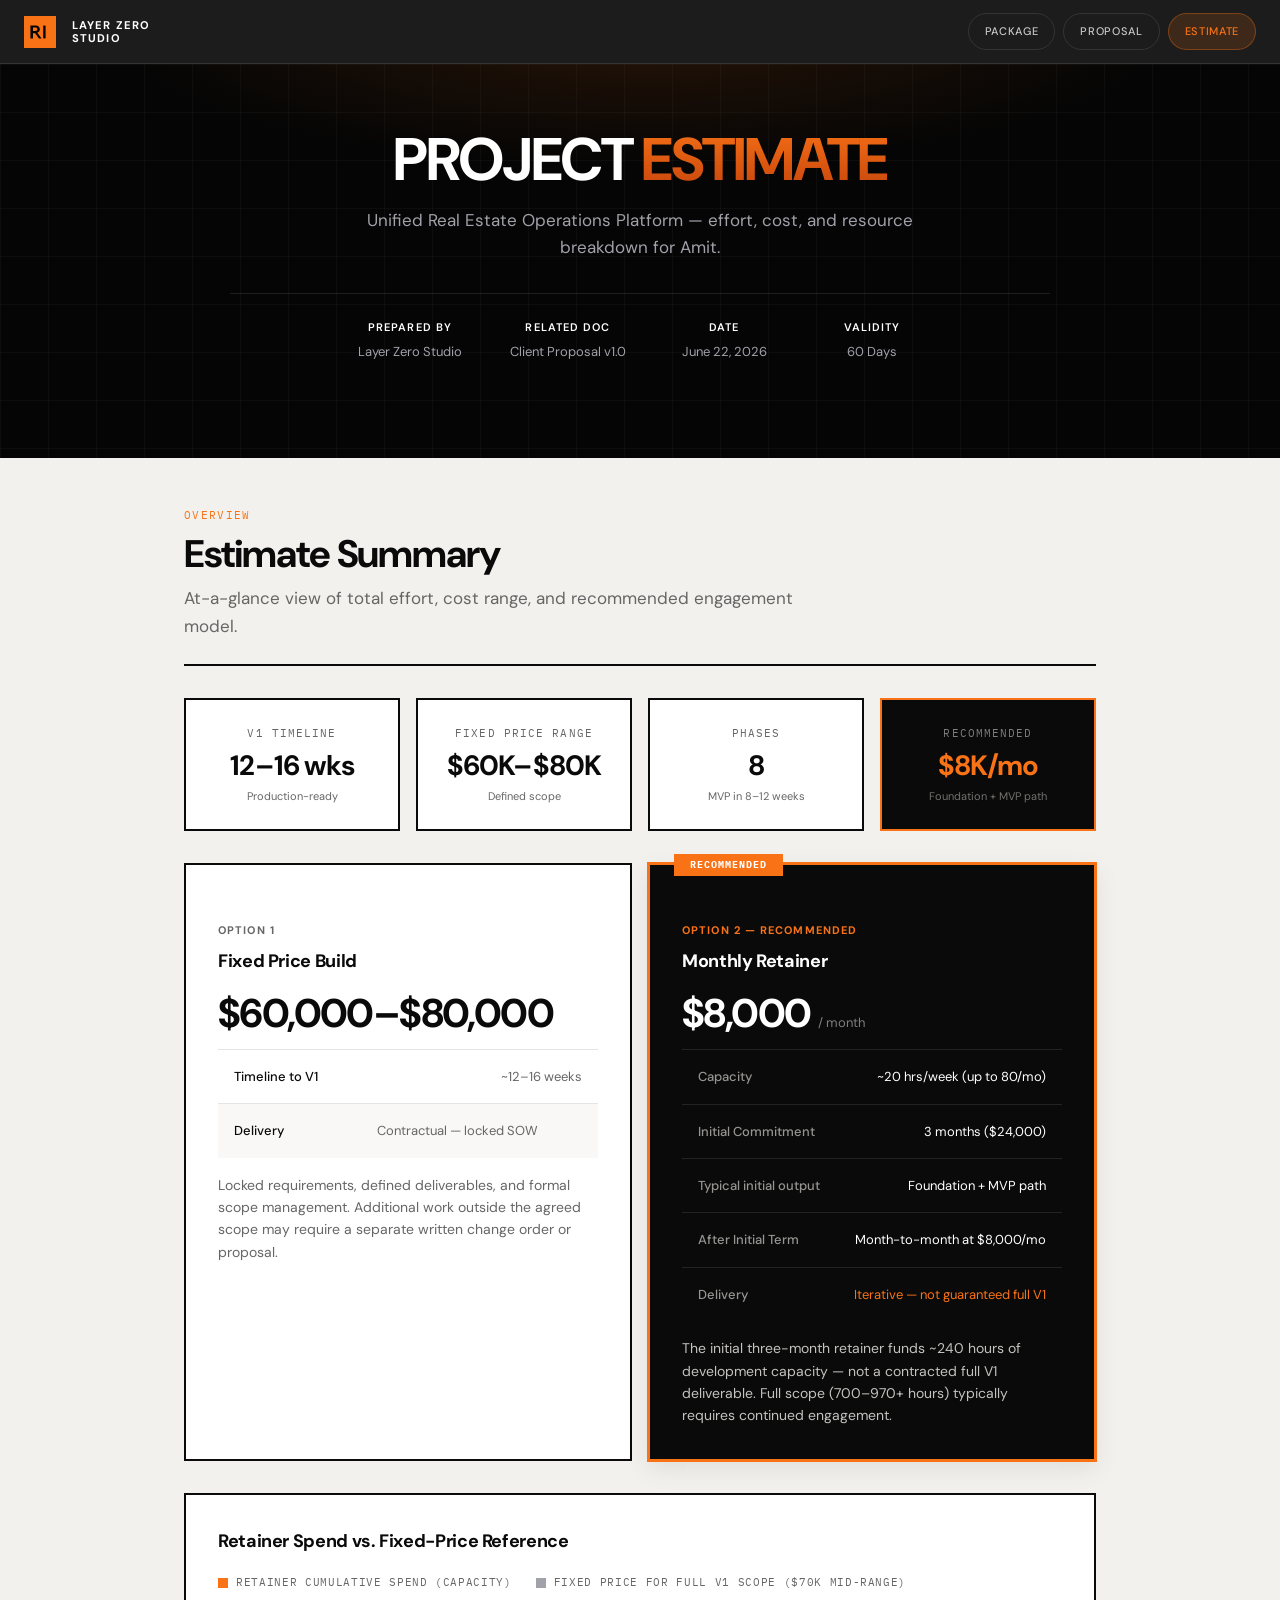
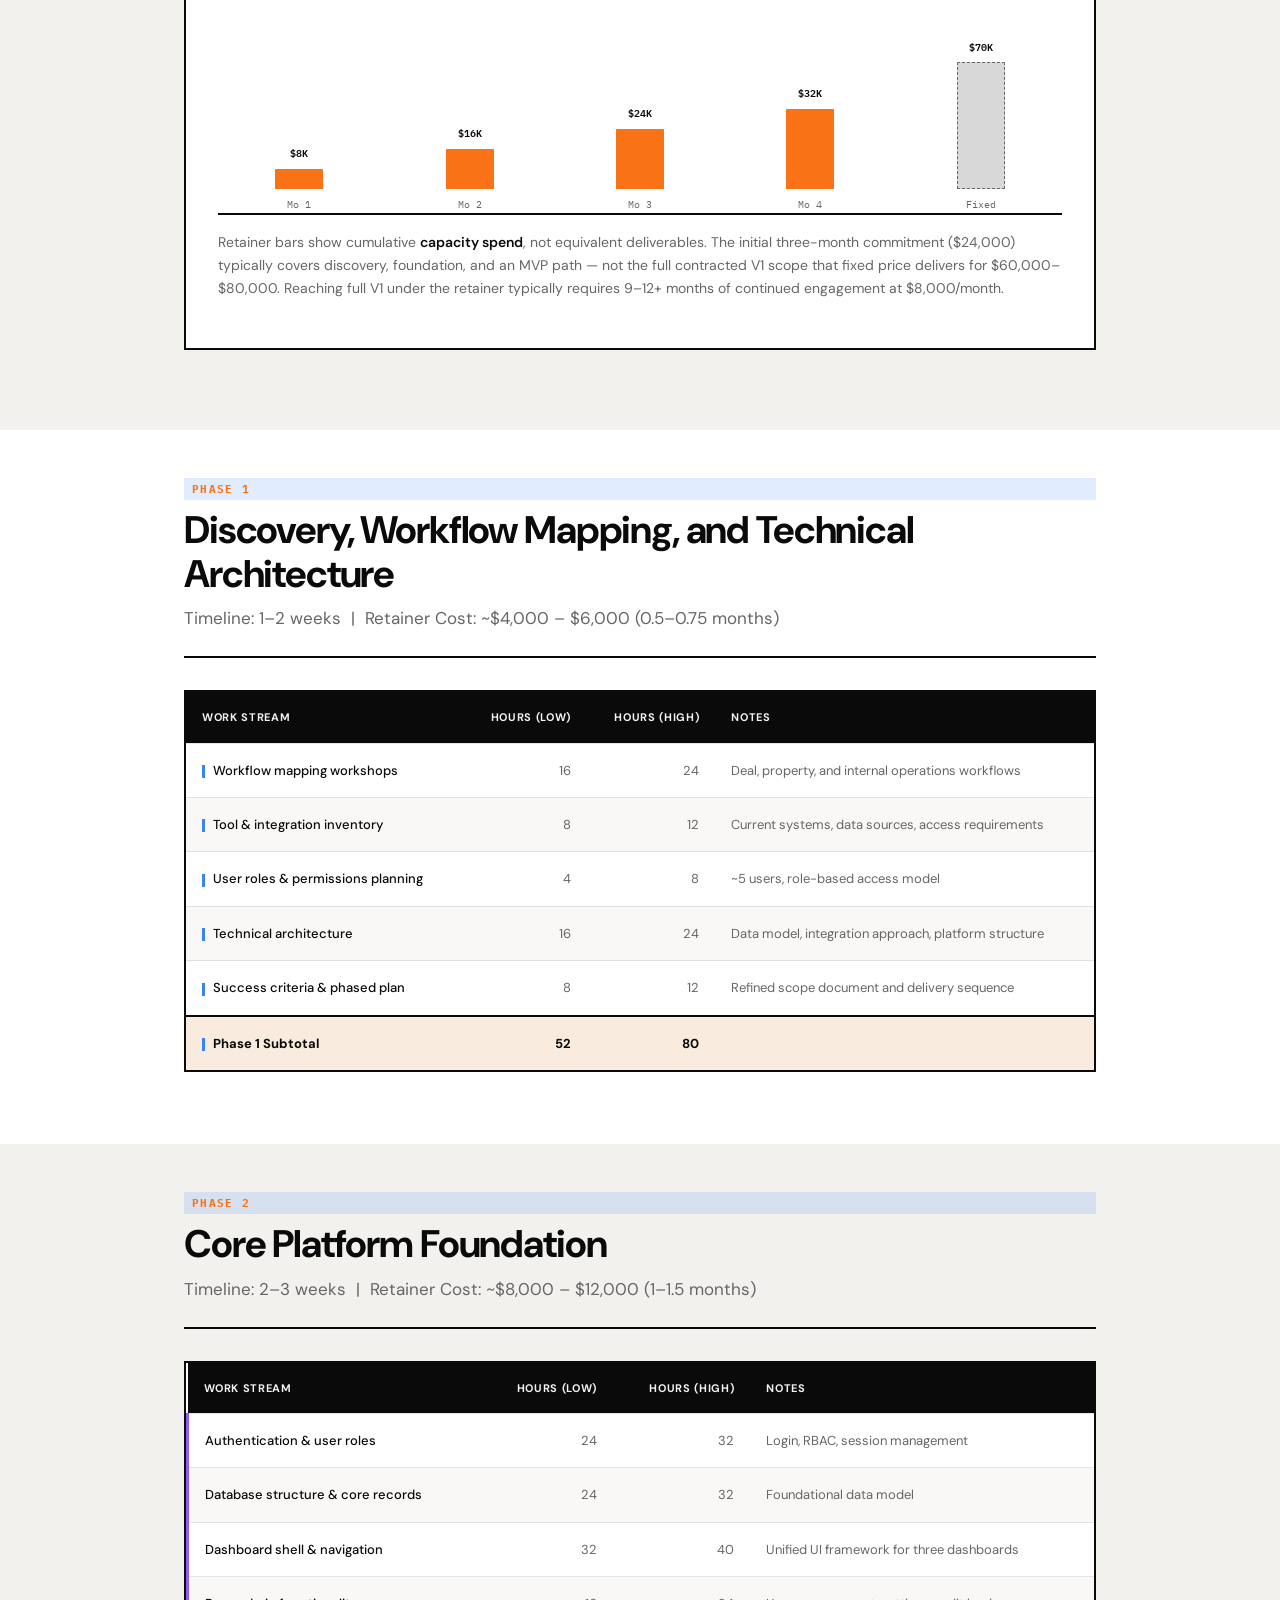
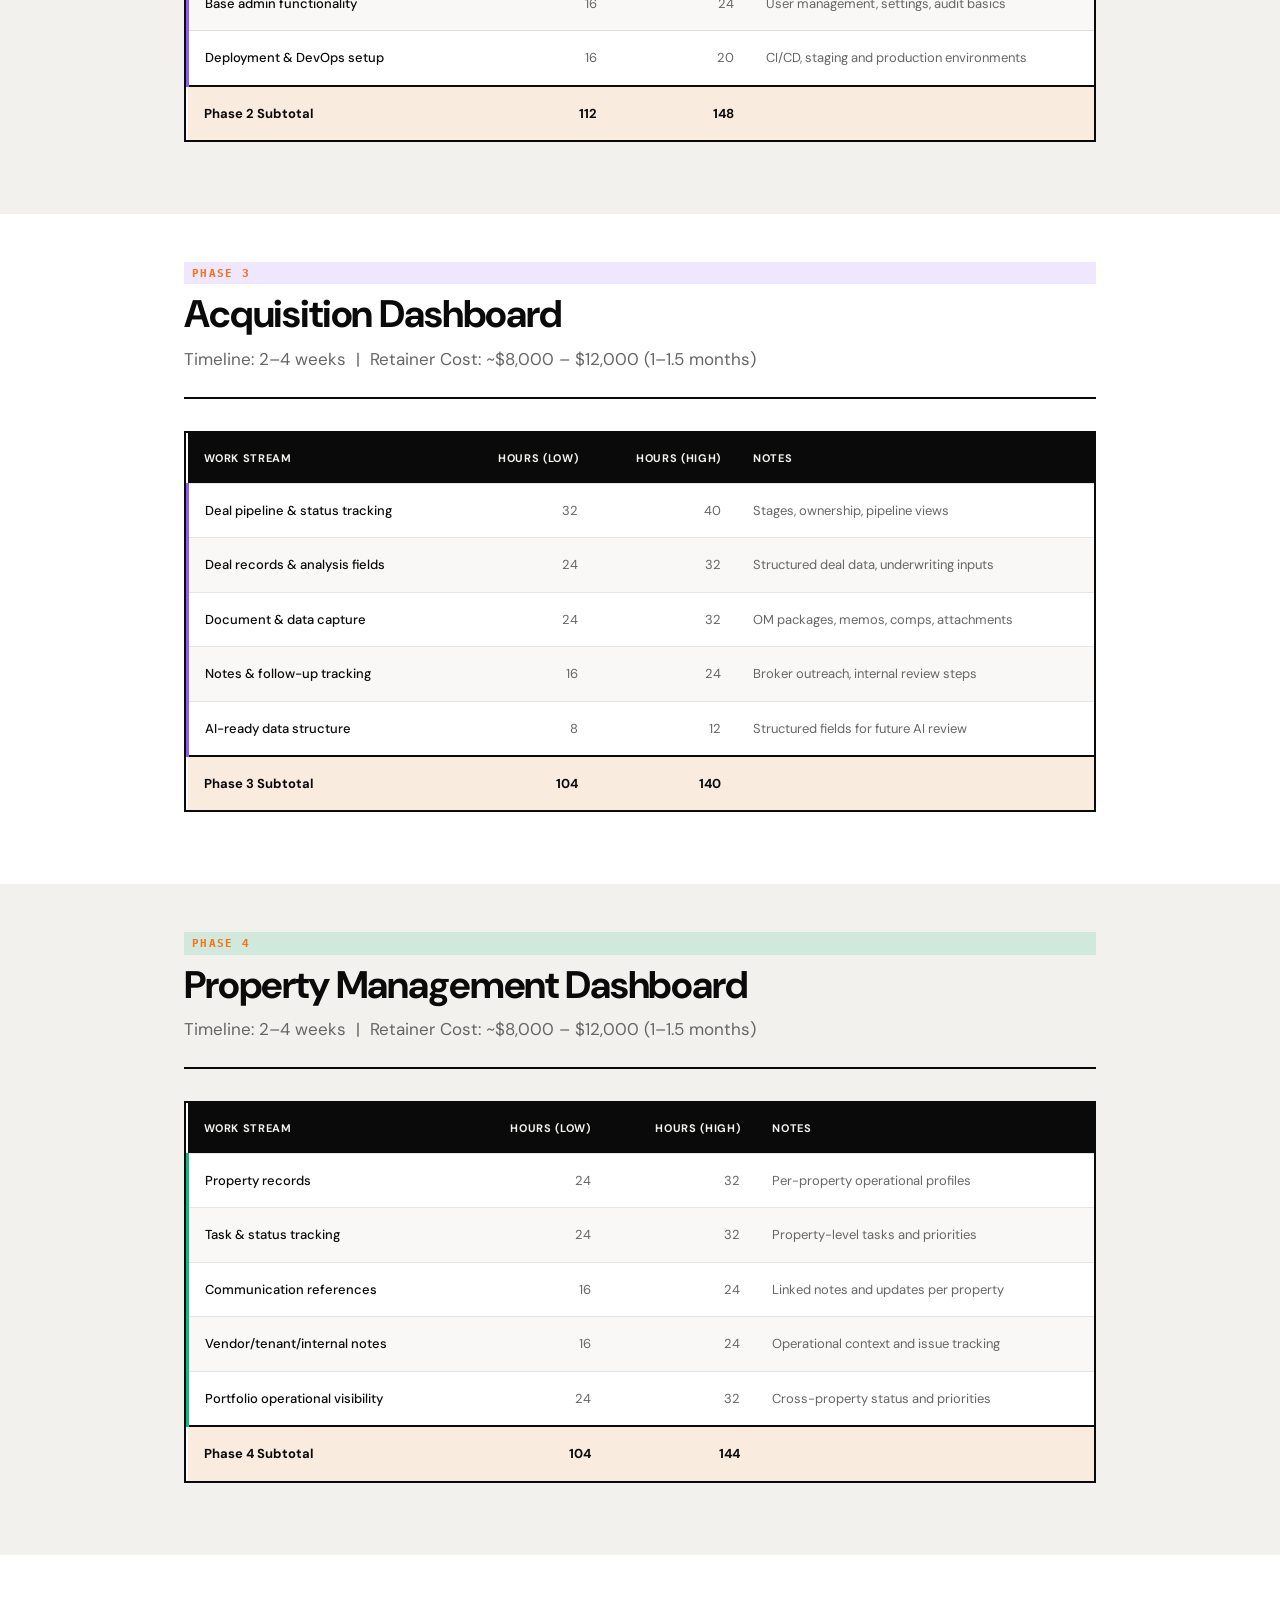
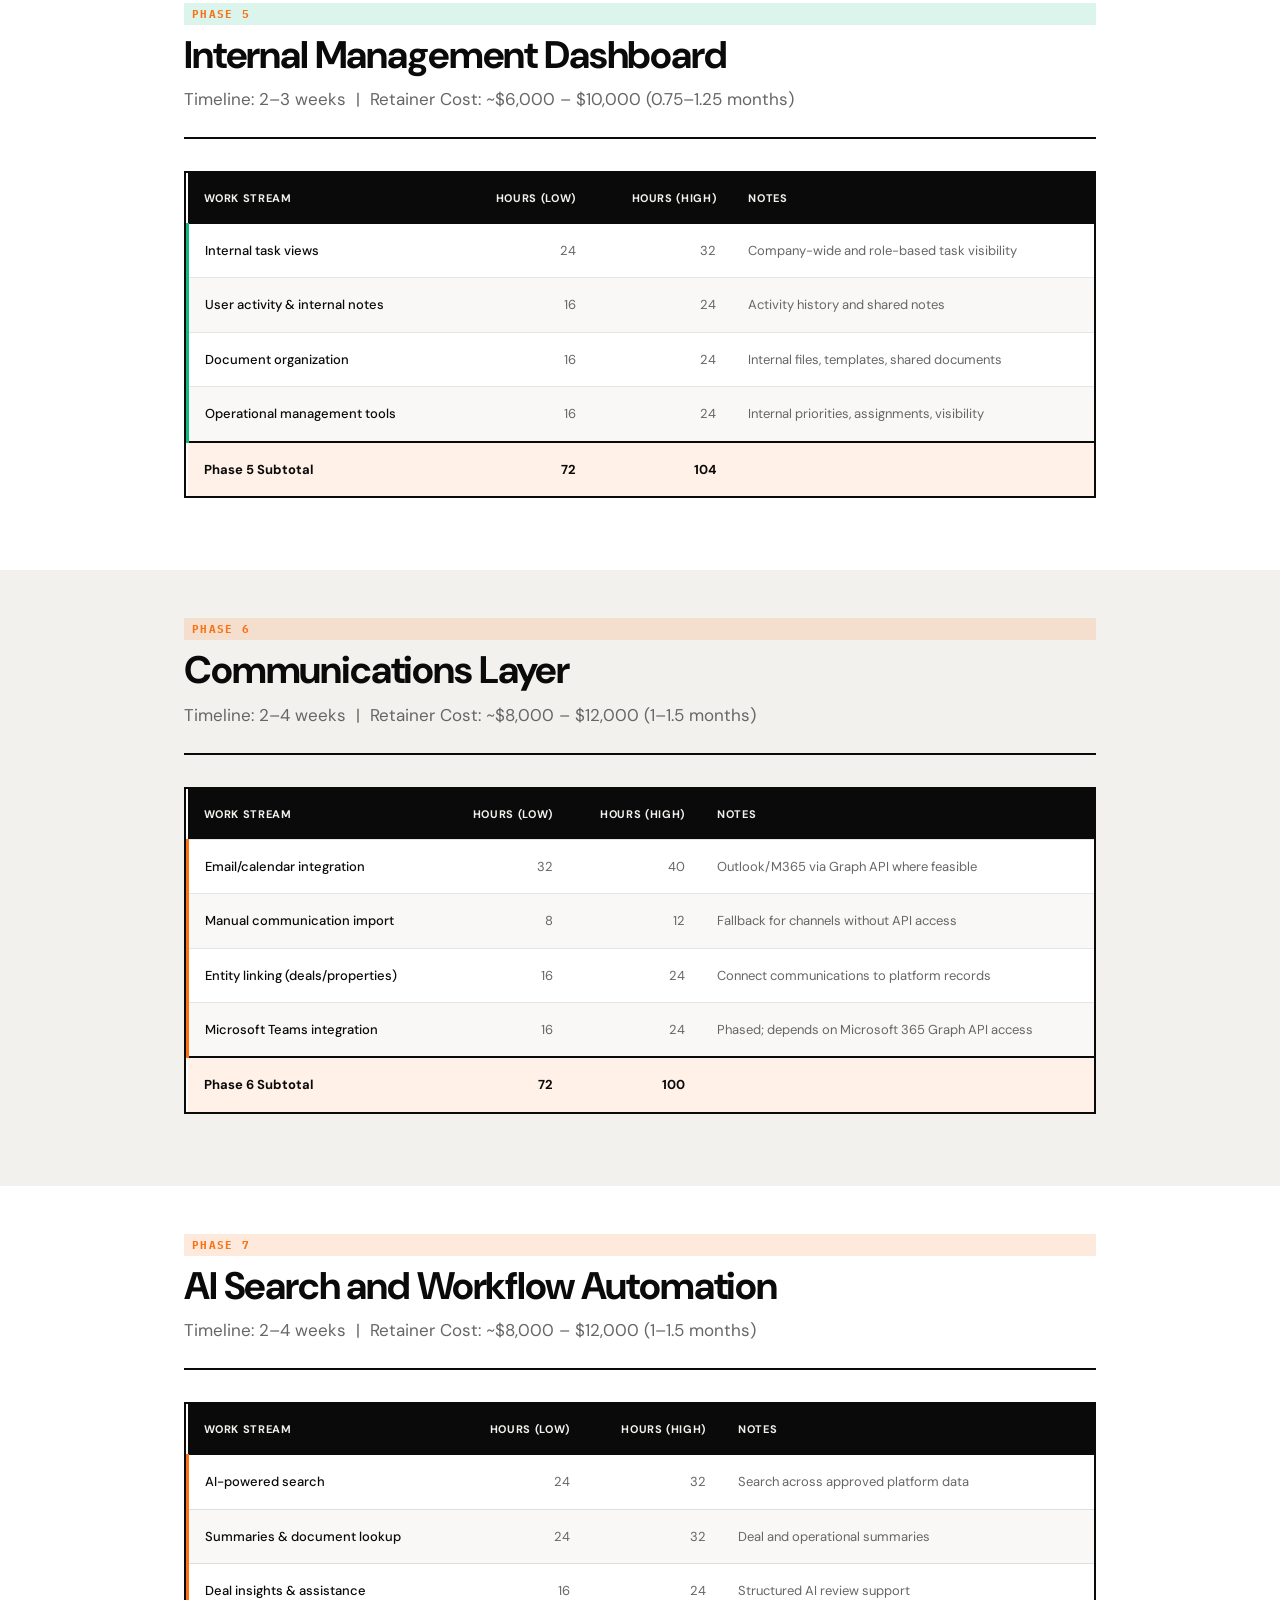
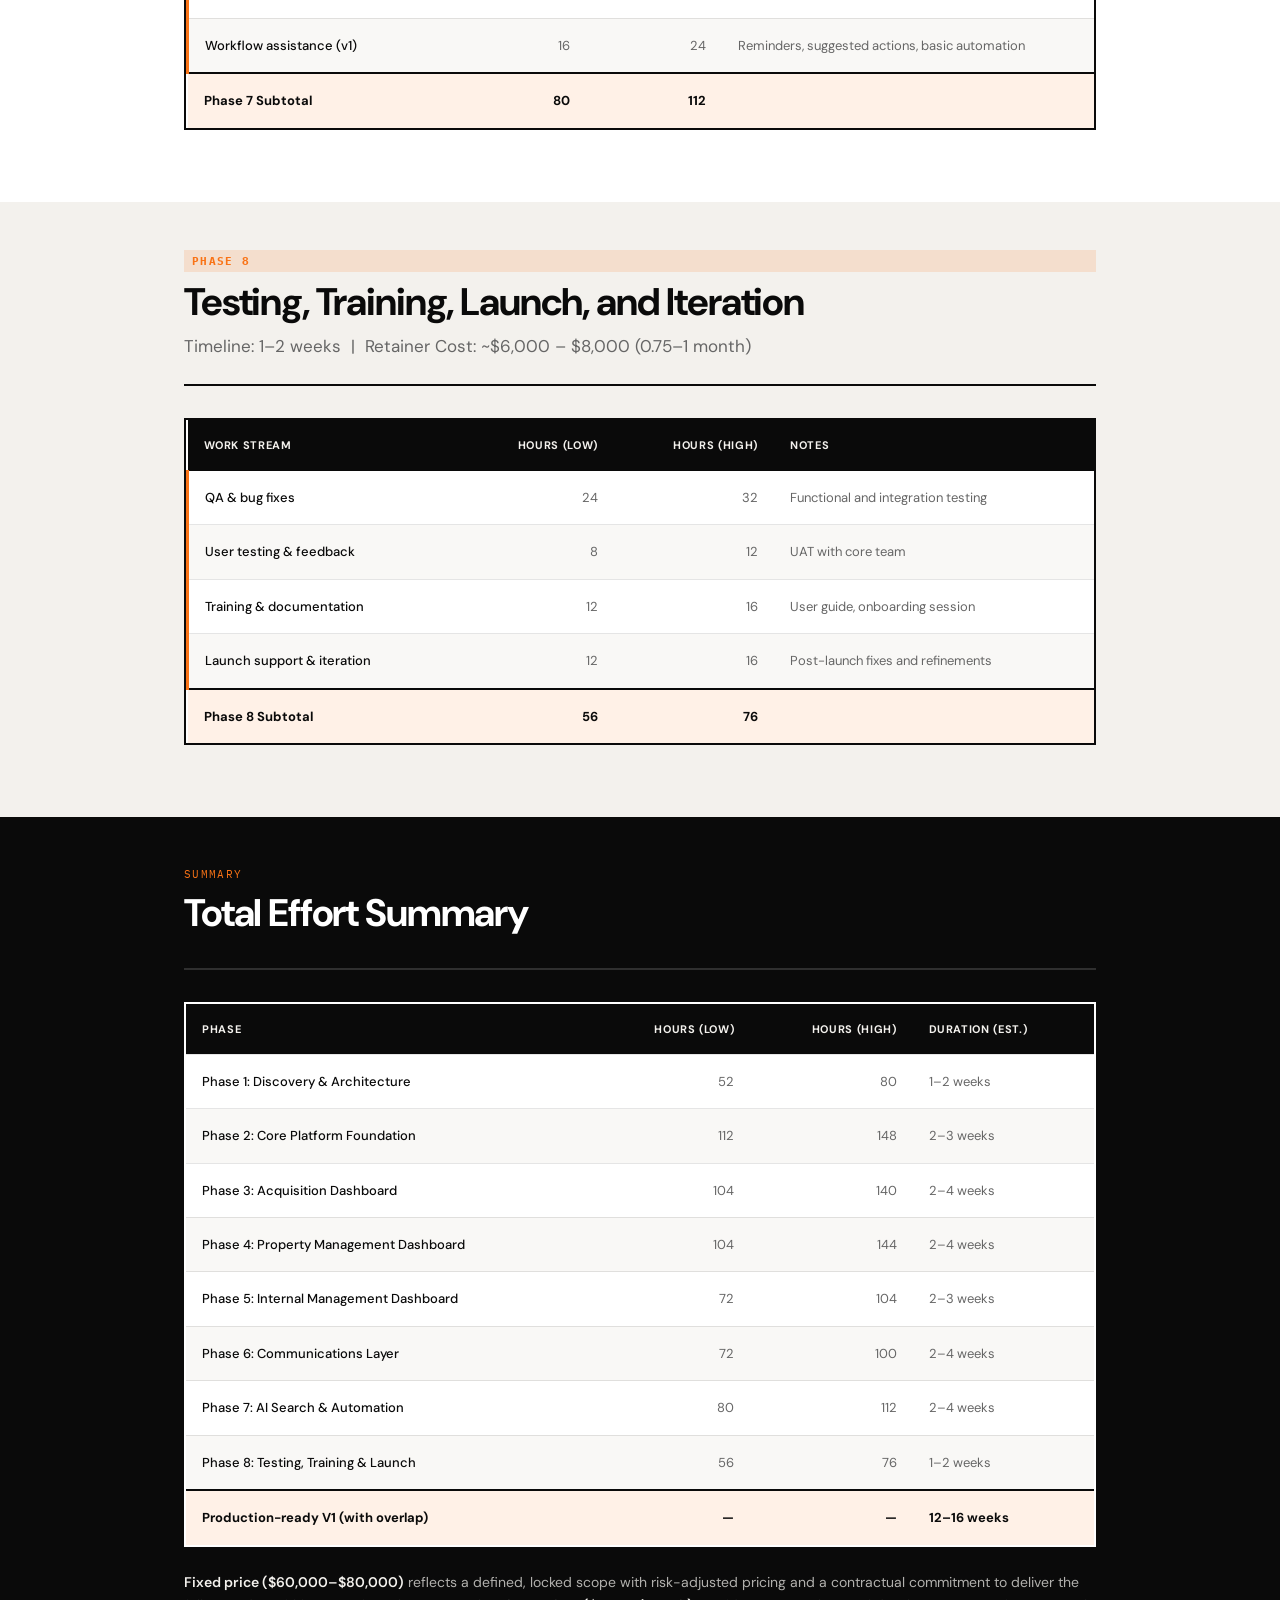
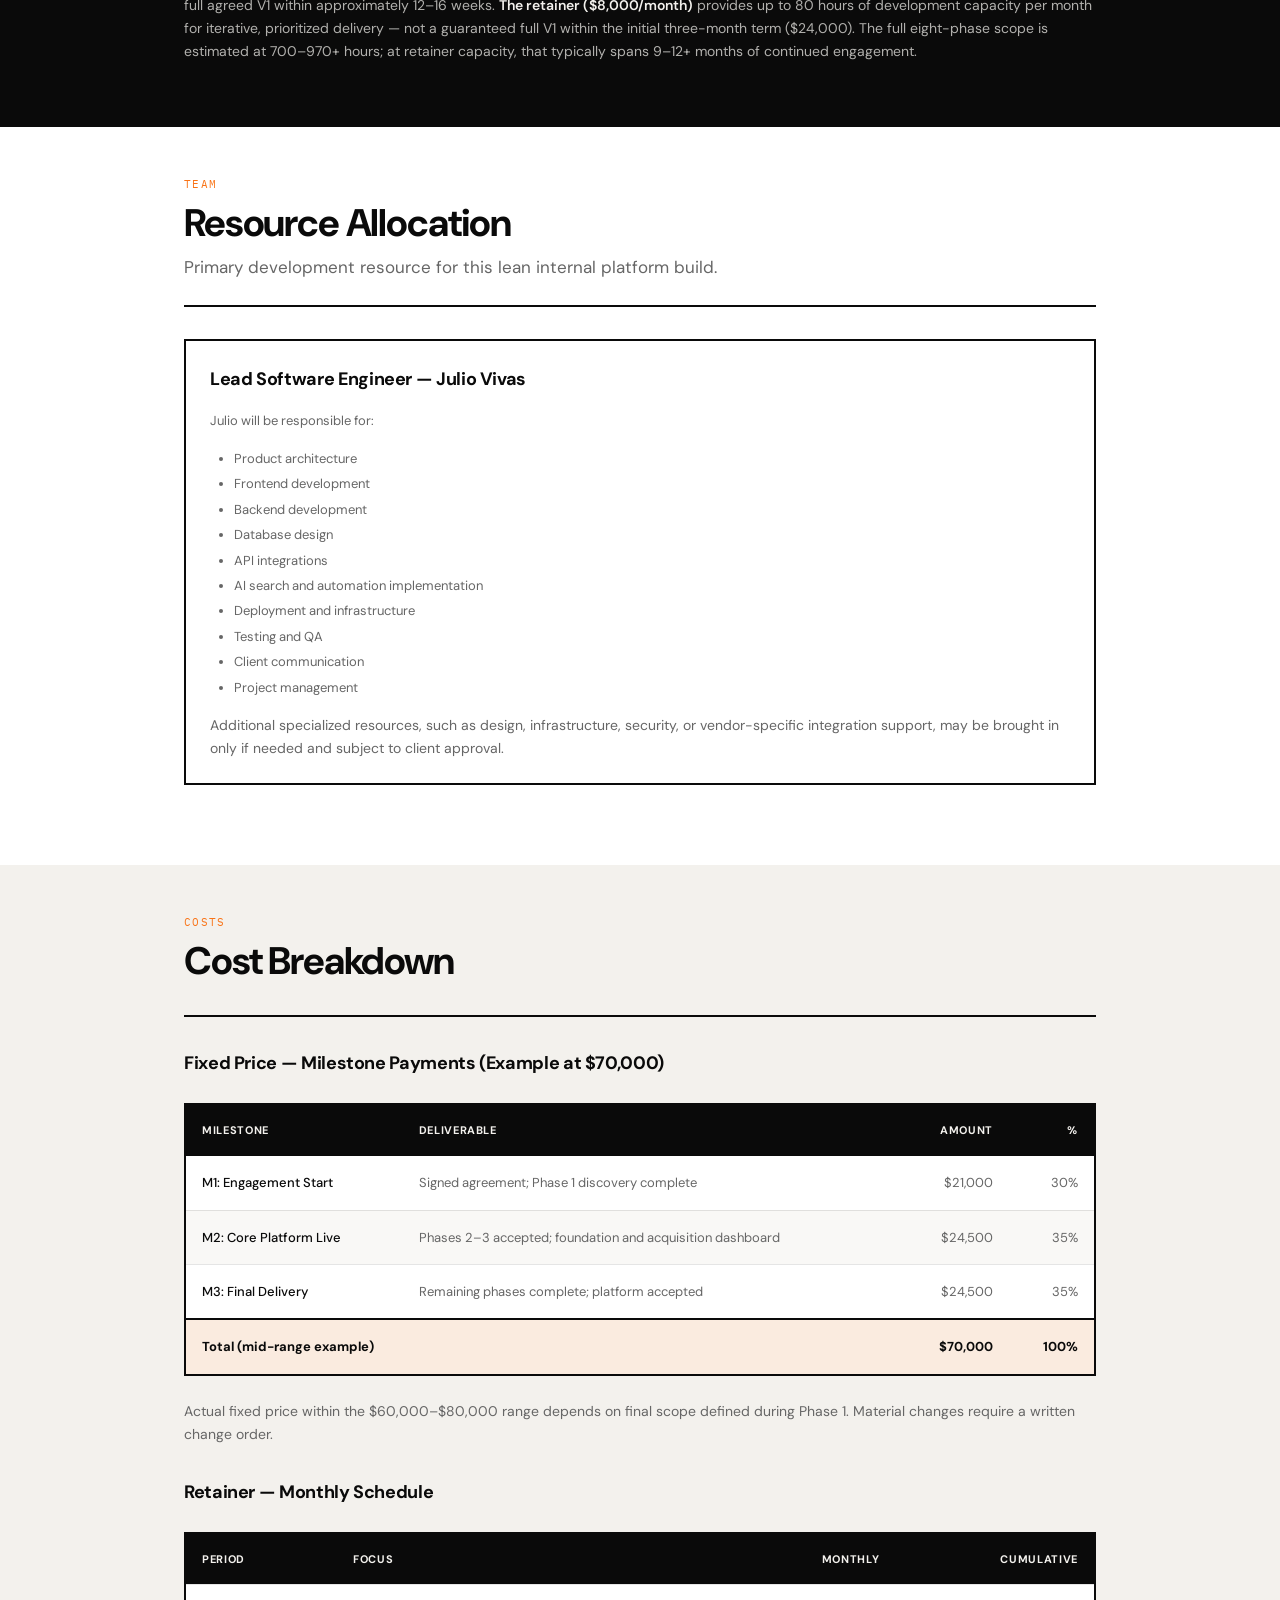
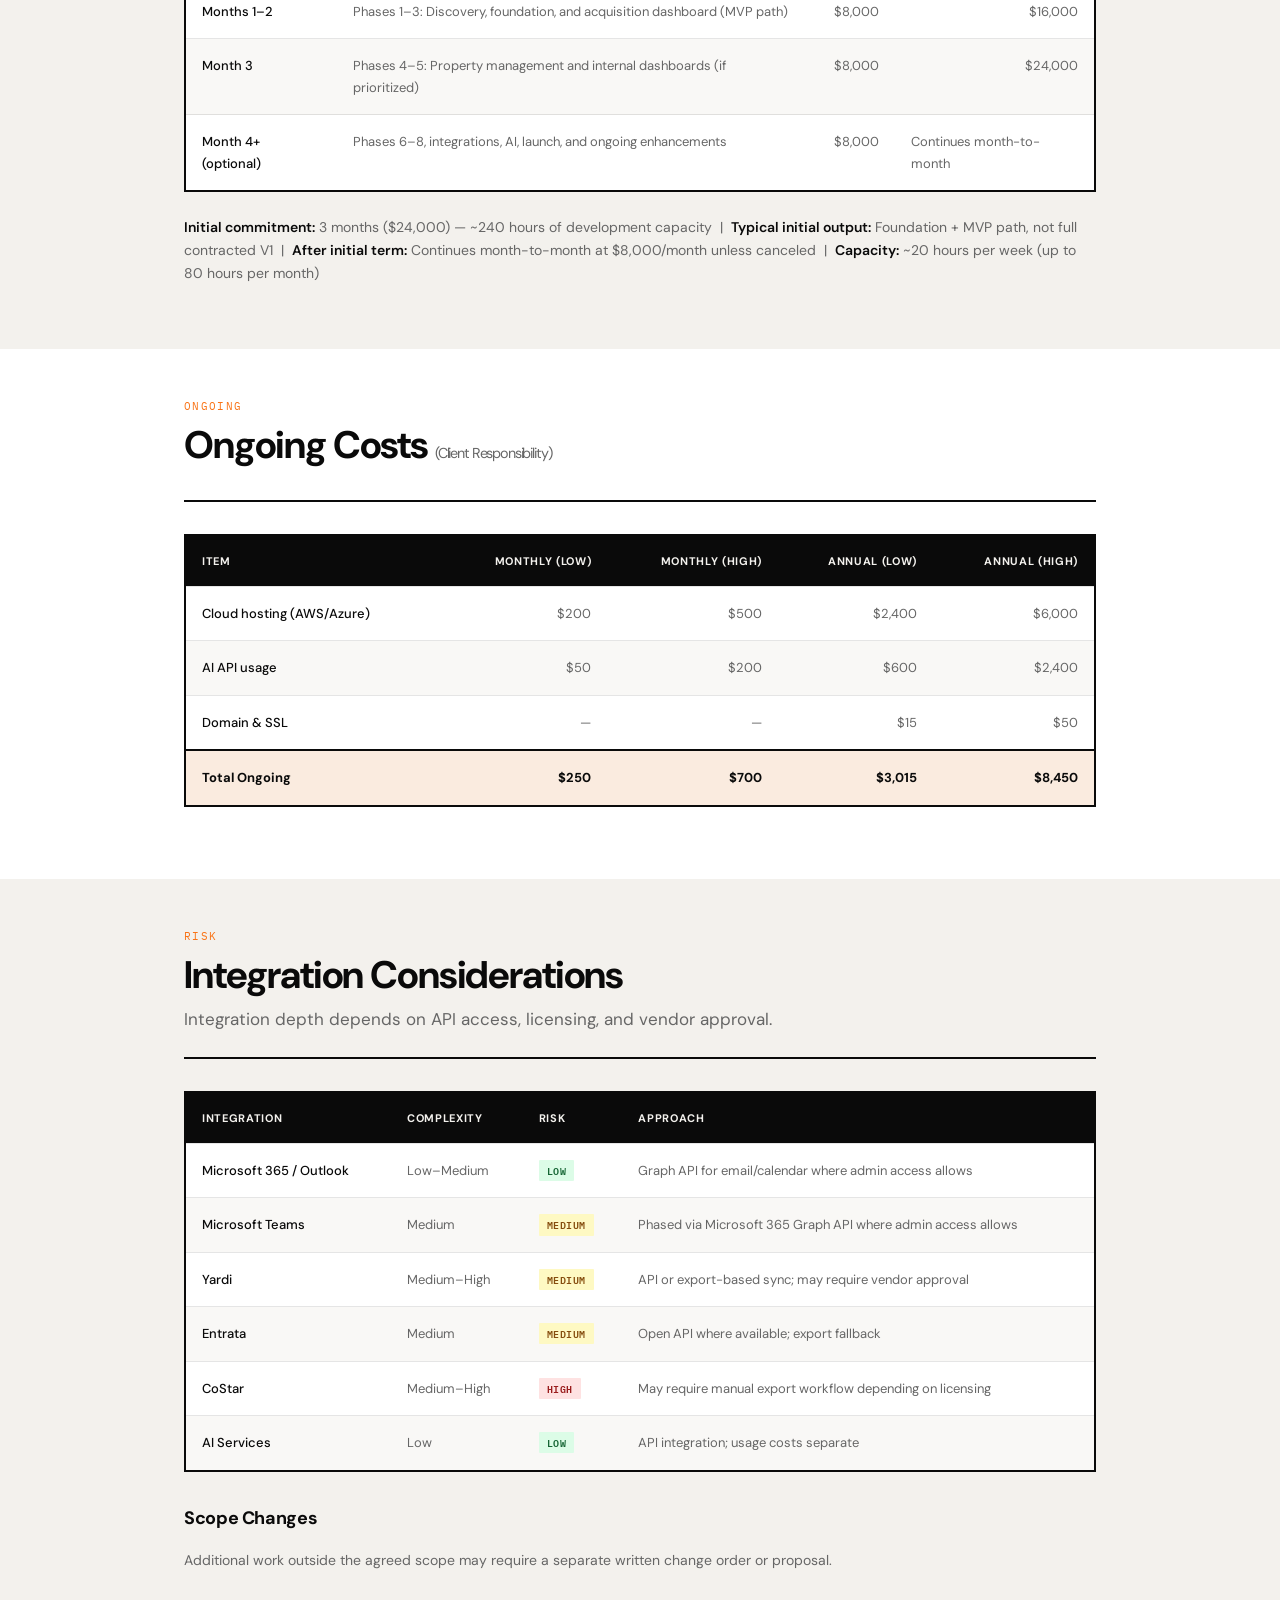
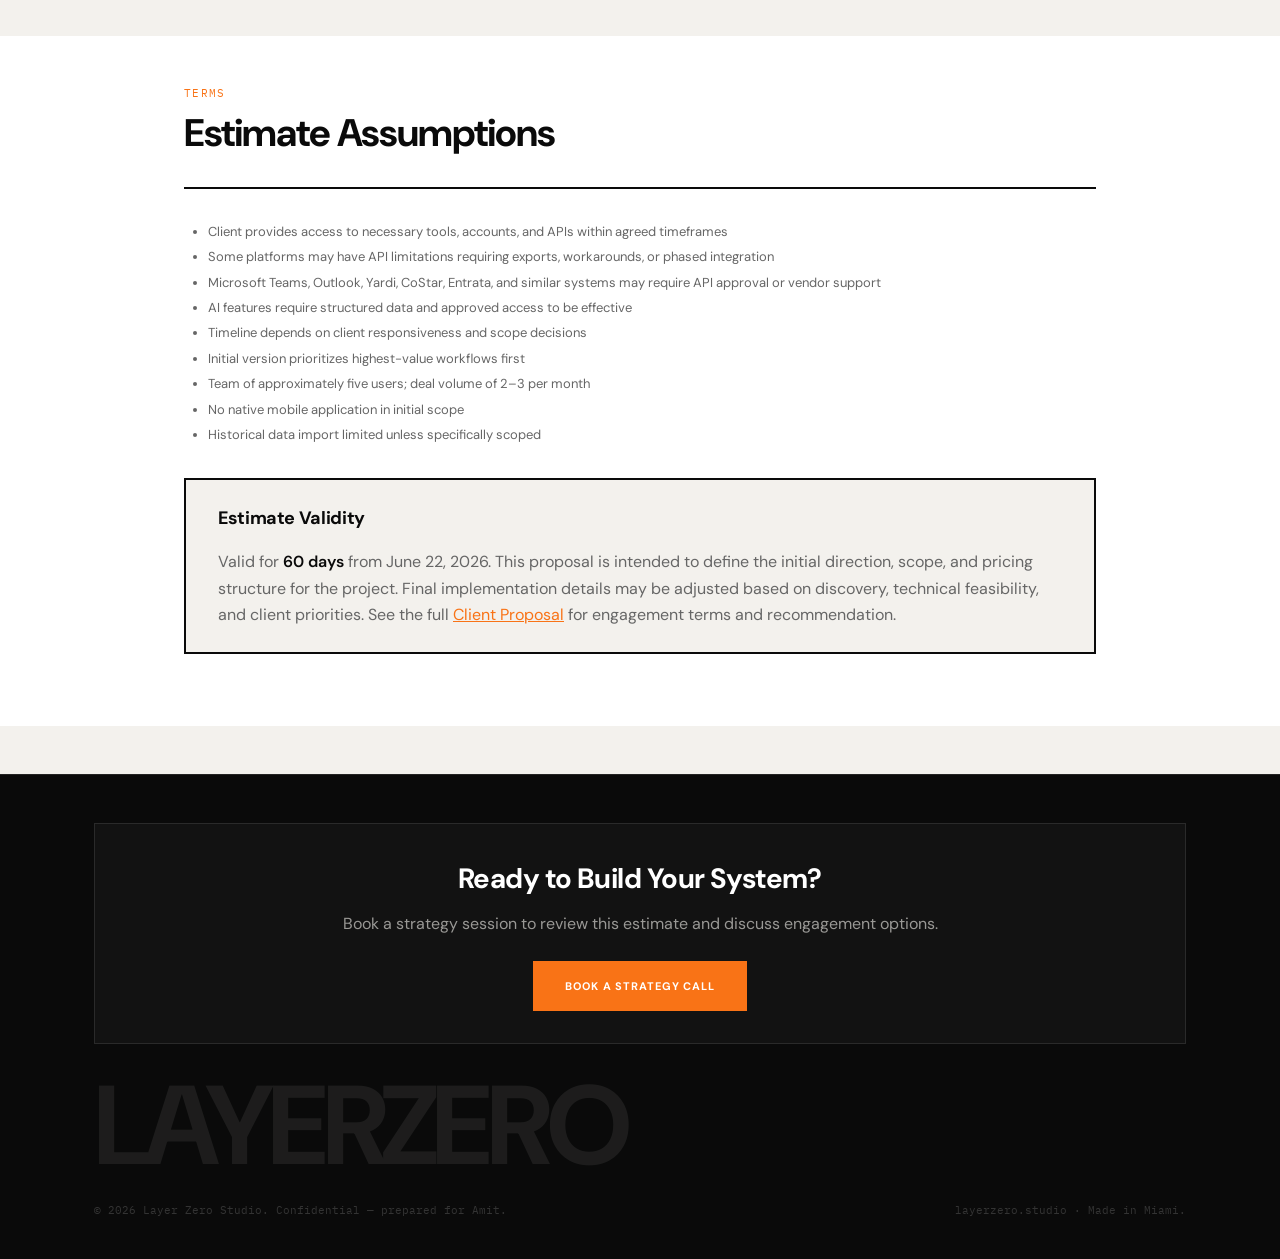
==== commit 2d97ae10: "Update Amit proposal with Layer Zero branding and streamlined scope. Revises pricing, phase plan, an" ====
--- a/proposal/estimate.html
+++ b/proposal/estimate.html
@@ -59,9 +59,9 @@
 
     <div class="dashboard">
       <div class="dashboard-card">
-        <div class="dash-label">Total Hours</div>
-        <div class="dash-value">660–920</div>
-        <div class="dash-sub">Across 8 phases</div>
+        <div class="dash-label">V1 Timeline</div>
+        <div class="dash-value">12–16 wks</div>
+        <div class="dash-sub">Production-ready</div>
       </div>
       <div class="dashboard-card">
         <div class="dash-label">Fixed Price Range</div>
@@ -71,12 +71,12 @@
       <div class="dashboard-card">
         <div class="dash-label">Phases</div>
         <div class="dash-value">8</div>
-        <div class="dash-sub">8–12 month timeline</div>
+        <div class="dash-sub">MVP in 8–12 weeks</div>
       </div>
       <div class="dashboard-card featured">
         <div class="dash-label">Recommended</div>
         <div class="dash-value">$8K/mo</div>
-        <div class="dash-sub">~20 hrs/week</div>
+        <div class="dash-sub">Foundation + MVP path</div>
       </div>
     </div>
 
@@ -88,13 +88,12 @@
         <div class="table-wrap" style="border:none;margin:0;">
           <table class="data-table">
             <tbody>
-              <tr><td>Duration</td><td class="num">8–10 months</td></tr>
-              <tr><td>Hours (est.)</td><td class="num">~480–640 hours</td></tr>
-              <tr><td>Scope</td><td>Defined at signing</td></tr>
+              <tr><td>Timeline to V1</td><td class="num">~12–16 weeks</td></tr>
+              <tr><td>Delivery</td><td>Contractual — locked SOW</td></tr>
             </tbody>
           </table>
         </div>
-        <p style="margin-top:1rem;font-size:0.875rem;">Material changes to scope, integrations, or AI functionality may require a written change order.</p>
+        <p style="margin-top:1rem;font-size:0.875rem;">Locked requirements, defined deliverables, and formal scope management. Additional work outside the agreed scope may require a separate written change order or proposal.</p>
       </div>
       <div class="card dark-card highlight pricing-card">
         <h4 style="color:var(--lz-orange);">Option 2 — Recommended</h4>
@@ -103,55 +102,52 @@
         <div class="table-wrap" style="border:none;margin:0;background:transparent;">
           <table class="data-table">
             <tbody>
-              <tr style="background:transparent!important;"><td style="color:rgba(243,241,237,0.6);border-color:rgba(255,255,255,0.1);">Capacity</td><td class="num" style="color:#fff;border-color:rgba(255,255,255,0.1);">~20 hrs/week</td></tr>
-              <tr style="background:transparent!important;"><td style="color:rgba(243,241,237,0.6);border-color:rgba(255,255,255,0.1);">Duration</td><td class="num" style="color:#fff;border-color:rgba(255,255,255,0.1);">8–12 months</td></tr>
-              <tr style="background:transparent!important;"><td style="color:rgba(243,241,237,0.6);border-color:rgba(255,255,255,0.1);">Estimated Total</td><td class="num" style="color:#fff;border-color:rgba(255,255,255,0.1);">$64,000 – $96,000</td></tr>
-              <tr style="background:transparent!important;"><td style="color:rgba(243,241,237,0.6);border-color:rgba(255,255,255,0.1);">Scope</td><td class="num" style="color:var(--lz-orange);border-color:rgba(255,255,255,0.1);">Flexible</td></tr>
+              <tr style="background:transparent!important;"><td style="color:rgba(243,241,237,0.6);border-color:rgba(255,255,255,0.1);">Capacity</td><td class="num" style="color:#fff;border-color:rgba(255,255,255,0.1);">~20 hrs/week (up to 80/mo)</td></tr>
+              <tr style="background:transparent!important;"><td style="color:rgba(243,241,237,0.6);border-color:rgba(255,255,255,0.1);">Initial Commitment</td><td class="num" style="color:#fff;border-color:rgba(255,255,255,0.1);">3 months ($24,000)</td></tr>
+              <tr style="background:transparent!important;"><td style="color:rgba(243,241,237,0.6);border-color:rgba(255,255,255,0.1);">Typical initial output</td><td class="num" style="color:#fff;border-color:rgba(255,255,255,0.1);">Foundation + MVP path</td></tr>
+              <tr style="background:transparent!important;"><td style="color:rgba(243,241,237,0.6);border-color:rgba(255,255,255,0.1);">After Initial Term</td><td class="num" style="color:#fff;border-color:rgba(255,255,255,0.1);">Month-to-month at $8,000/mo</td></tr>
+              <tr style="background:transparent!important;"><td style="color:rgba(243,241,237,0.6);border-color:rgba(255,255,255,0.1);">Delivery</td><td class="num" style="color:var(--lz-orange);border-color:rgba(255,255,255,0.1);">Iterative — not guaranteed full V1</td></tr>
             </tbody>
           </table>
         </div>
-        <p style="margin-top:1rem;font-size:0.875rem;color:rgba(243,241,237,0.8);">The monthly retainer provides ongoing development capacity and flexibility as workflows, integrations, and priorities evolve.</p>
+        <p style="margin-top:1rem;font-size:0.875rem;color:rgba(243,241,237,0.8);">The initial three-month retainer funds ~240 hours of development capacity — not a contracted full V1 deliverable. Full scope (700–970+ hours) typically requires continued engagement.</p>
       </div>
     </div>
 
     <div class="chart-block">
-      <h3>Cumulative Cost — Retainer Model</h3>
+      <h3>Retainer Spend vs. Fixed-Price Reference</h3>
       <div class="chart-legend">
-        <span class="legend-retainer">Retainer cumulative</span>
-        <span class="legend-fixed">Fixed price reference ($70K mid-range)</span>
-      </div>
-      <div class="bar-chart" role="img" aria-label="Cumulative cost chart showing retainer spend from $8K at month 1 to $96K at month 12">
+        <span class="legend-retainer">Retainer cumulative spend (capacity)</span>
+        <span class="legend-fixed">Fixed price for full V1 scope ($70K mid-range)</span>
+      </div>
+      <div class="bar-chart" role="img" aria-label="Chart comparing retainer cumulative spend at months 1-4 against fixed price reference at $70K for full contracted V1 scope">
         <div class="bar-group">
           <div class="bar-value">$8K</div>
-          <div class="bar" style="height:8.3%"></div>
+          <div class="bar" style="height:11.4%"></div>
           <div class="bar-label">Mo 1</div>
+        </div>
+        <div class="bar-group">
+          <div class="bar-value">$16K</div>
+          <div class="bar" style="height:22.9%"></div>
+          <div class="bar-label">Mo 2</div>
         </div>
         <div class="bar-group">
           <div class="bar-value">$24K</div>
-          <div class="bar" style="height:25%"></div>
+          <div class="bar" style="height:34.3%"></div>
           <div class="bar-label">Mo 3</div>
         </div>
         <div class="bar-group">
-          <div class="bar-value">$48K</div>
-          <div class="bar" style="height:50%"></div>
-          <div class="bar-label">Mo 6</div>
-        </div>
-        <div class="bar-group">
-          <div class="bar-value">$72K</div>
-          <div class="bar" style="height:75%"></div>
-          <div class="bar-label">Mo 9</div>
-        </div>
-        <div class="bar-group">
-          <div class="bar-value">$96K</div>
-          <div class="bar" style="height:100%"></div>
-          <div class="bar-label">Mo 12</div>
+          <div class="bar-value">$32K</div>
+          <div class="bar" style="height:45.7%"></div>
+          <div class="bar-label">Mo 4</div>
         </div>
         <div class="bar-group">
           <div class="bar-value">$70K</div>
-          <div class="bar fixed-ref" style="height:72.9%"></div>
+          <div class="bar fixed-ref" style="height:100%"></div>
           <div class="bar-label">Fixed</div>
         </div>
       </div>
+      <p style="margin-top:1rem;font-size:0.875rem;color:var(--lz-gray);">Retainer bars show cumulative <strong>capacity spend</strong>, not equivalent deliverables. The initial three-month commitment ($24,000) typically covers discovery, foundation, and an MVP path — not the full contracted V1 scope that fixed price delivers for $60,000–$80,000. Reaching full V1 under the retainer typically requires 9–12+ months of continued engagement at $8,000/month.</p>
     </div>
   </div>
 </section>
@@ -162,7 +158,7 @@
     <header class="section-header">
       <span class="section-num phase-badge phase-badge-1">Phase 1</span>
       <h2>Discovery, Workflow Mapping, and Technical Architecture</h2>
-      <p class="section-summary">Timeline: 2–3 weeks &nbsp;|&nbsp; Retainer Cost: ~$4,000 – $6,000 (0.5–0.75 months)</p>
+      <p class="section-summary">Timeline: 1–2 weeks &nbsp;|&nbsp; Retainer Cost: ~$4,000 – $6,000 (0.5–0.75 months)</p>
     </header>
 
     <div class="table-wrap data-table-wrap phase-1">
@@ -187,7 +183,7 @@
     <header class="section-header">
       <span class="section-num phase-badge phase-badge-1">Phase 2</span>
       <h2>Core Platform Foundation</h2>
-      <p class="section-summary">Timeline: 4–6 weeks &nbsp;|&nbsp; Retainer Cost: ~$8,000 – $12,000 (1–1.5 months)</p>
+      <p class="section-summary">Timeline: 2–3 weeks &nbsp;|&nbsp; Retainer Cost: ~$8,000 – $12,000 (1–1.5 months)</p>
     </header>
 
     <div class="table-wrap data-table-wrap">
@@ -212,7 +208,7 @@
     <header class="section-header">
       <span class="section-num phase-badge phase-badge-2">Phase 3</span>
       <h2>Acquisition Dashboard</h2>
-      <p class="section-summary">Timeline: 4–6 weeks &nbsp;|&nbsp; Retainer Cost: ~$8,000 – $12,000 (1–1.5 months)</p>
+      <p class="section-summary">Timeline: 2–4 weeks &nbsp;|&nbsp; Retainer Cost: ~$8,000 – $12,000 (1–1.5 months)</p>
     </header>
 
     <div class="table-wrap data-table-wrap">
@@ -237,7 +233,7 @@
     <header class="section-header">
       <span class="section-num phase-badge phase-badge-3">Phase 4</span>
       <h2>Property Management Dashboard</h2>
-      <p class="section-summary">Timeline: 4–6 weeks &nbsp;|&nbsp; Retainer Cost: ~$8,000 – $12,000 (1–1.5 months)</p>
+      <p class="section-summary">Timeline: 2–4 weeks &nbsp;|&nbsp; Retainer Cost: ~$8,000 – $12,000 (1–1.5 months)</p>
     </header>
 
     <div class="table-wrap data-table-wrap">
@@ -262,7 +258,7 @@
     <header class="section-header">
       <span class="section-num phase-badge phase-badge-3">Phase 5</span>
       <h2>Internal Management Dashboard</h2>
-      <p class="section-summary">Timeline: 3–5 weeks &nbsp;|&nbsp; Retainer Cost: ~$6,000 – $10,000 (0.75–1.25 months)</p>
+      <p class="section-summary">Timeline: 2–3 weeks &nbsp;|&nbsp; Retainer Cost: ~$6,000 – $10,000 (0.75–1.25 months)</p>
     </header>
 
     <div class="table-wrap data-table-wrap">
@@ -286,7 +282,7 @@
     <header class="section-header">
       <span class="section-num phase-badge phase-badge-4">Phase 6</span>
       <h2>Communications Layer</h2>
-      <p class="section-summary">Timeline: 4–6 weeks &nbsp;|&nbsp; Retainer Cost: ~$8,000 – $12,000 (1–1.5 months)</p>
+      <p class="section-summary">Timeline: 2–4 weeks &nbsp;|&nbsp; Retainer Cost: ~$8,000 – $12,000 (1–1.5 months)</p>
     </header>
 
     <div class="table-wrap data-table-wrap">
@@ -296,8 +292,8 @@
           <tr class="phase-row-4"><td>Email/calendar integration</td><td class="num">32</td><td class="num">40</td><td>Outlook/M365 via Graph API where feasible</td></tr>
           <tr class="phase-row-4"><td>Manual communication import</td><td class="num">8</td><td class="num">12</td><td>Fallback for channels without API access</td></tr>
           <tr class="phase-row-4"><td>Entity linking (deals/properties)</td><td class="num">16</td><td class="num">24</td><td>Connect communications to platform records</td></tr>
-          <tr class="phase-row-4"><td>Teams/Slack/WhatsApp expansion</td><td class="num">24</td><td class="num">40</td><td>Phased based on API access and permissions</td></tr>
-          <tr class="table-subtotal"><td>Phase 6 Subtotal</td><td class="num">80</td><td class="num">116</td><td></td></tr>
+          <tr class="phase-row-4"><td>Microsoft Teams integration</td><td class="num">16</td><td class="num">24</td><td>Phased; depends on Microsoft 365 Graph API access</td></tr>
+          <tr class="table-subtotal"><td>Phase 6 Subtotal</td><td class="num">72</td><td class="num">100</td><td></td></tr>
         </tbody>
       </table>
     </div>
@@ -310,7 +306,7 @@
     <header class="section-header">
       <span class="section-num phase-badge phase-badge-4">Phase 7</span>
       <h2>AI Search and Workflow Automation</h2>
-      <p class="section-summary">Timeline: 4–6 weeks &nbsp;|&nbsp; Retainer Cost: ~$8,000 – $12,000 (1–1.5 months)</p>
+      <p class="section-summary">Timeline: 2–4 weeks &nbsp;|&nbsp; Retainer Cost: ~$8,000 – $12,000 (1–1.5 months)</p>
     </header>
 
     <div class="table-wrap data-table-wrap">
@@ -334,7 +330,7 @@
     <header class="section-header">
       <span class="section-num phase-badge phase-badge-4">Phase 8</span>
       <h2>Testing, Training, Launch, and Iteration</h2>
-      <p class="section-summary">Timeline: 3–4 weeks &nbsp;|&nbsp; Retainer Cost: ~$6,000 – $8,000 (0.75–1 month)</p>
+      <p class="section-summary">Timeline: 1–2 weeks &nbsp;|&nbsp; Retainer Cost: ~$6,000 – $8,000 (0.75–1 month)</p>
     </header>
 
     <div class="table-wrap data-table-wrap">
@@ -361,21 +357,21 @@
     </header>
     <div class="table-wrap data-table-wrap" style="border-color:rgba(255,255,255,0.2);">
       <table class="data-table">
-        <thead><tr><th>Phase</th><th class="num">Hours (Low)</th><th class="num">Hours (High)</th><th>Retainer Months (est.)</th></tr></thead>
-        <tbody>
-          <tr><td>Phase 1: Discovery &amp; Architecture</td><td class="num">52</td><td class="num">80</td><td>0.5–0.75</td></tr>
-          <tr><td>Phase 2: Core Platform Foundation</td><td class="num">112</td><td class="num">148</td><td>1–1.5</td></tr>
-          <tr><td>Phase 3: Acquisition Dashboard</td><td class="num">104</td><td class="num">140</td><td>1–1.5</td></tr>
-          <tr><td>Phase 4: Property Management Dashboard</td><td class="num">104</td><td class="num">144</td><td>1–1.5</td></tr>
-          <tr><td>Phase 5: Internal Management Dashboard</td><td class="num">72</td><td class="num">104</td><td>0.75–1.25</td></tr>
-          <tr><td>Phase 6: Communications Layer</td><td class="num">80</td><td class="num">116</td><td>1–1.5</td></tr>
-          <tr><td>Phase 7: AI Search &amp; Automation</td><td class="num">80</td><td class="num">112</td><td>1–1.5</td></tr>
-          <tr><td>Phase 8: Testing, Training &amp; Launch</td><td class="num">56</td><td class="num">76</td><td>0.75–1</td></tr>
-          <tr class="table-subtotal"><td>Total</td><td class="num">660</td><td class="num">920</td><td>8–12</td></tr>
-        </tbody>
-      </table>
-    </div>
-    <p style="margin-top:1rem;font-size:0.875rem;">Fixed price of $60,000–$80,000 reflects a defined scope with risk-adjusted pricing. The retainer at approximately 20 hours per week over 8–12 months provides flexibility for iteration, integration adjustments, and scope refinement as the platform is adopted.</p>
+        <thead><tr><th>Phase</th><th class="num">Hours (Low)</th><th class="num">Hours (High)</th><th>Duration (est.)</th></tr></thead>
+        <tbody>
+          <tr><td>Phase 1: Discovery &amp; Architecture</td><td class="num">52</td><td class="num">80</td><td>1–2 weeks</td></tr>
+          <tr><td>Phase 2: Core Platform Foundation</td><td class="num">112</td><td class="num">148</td><td>2–3 weeks</td></tr>
+          <tr><td>Phase 3: Acquisition Dashboard</td><td class="num">104</td><td class="num">140</td><td>2–4 weeks</td></tr>
+          <tr><td>Phase 4: Property Management Dashboard</td><td class="num">104</td><td class="num">144</td><td>2–4 weeks</td></tr>
+          <tr><td>Phase 5: Internal Management Dashboard</td><td class="num">72</td><td class="num">104</td><td>2–3 weeks</td></tr>
+          <tr><td>Phase 6: Communications Layer</td><td class="num">72</td><td class="num">100</td><td>2–4 weeks</td></tr>
+          <tr><td>Phase 7: AI Search &amp; Automation</td><td class="num">80</td><td class="num">112</td><td>2–4 weeks</td></tr>
+          <tr><td>Phase 8: Testing, Training &amp; Launch</td><td class="num">56</td><td class="num">76</td><td>1–2 weeks</td></tr>
+          <tr class="table-subtotal"><td>Production-ready V1 (with overlap)</td><td class="num">—</td><td class="num">—</td><td>12–16 weeks</td></tr>
+        </tbody>
+      </table>
+    </div>
+    <p style="margin-top:1rem;font-size:0.875rem;"><strong>Fixed price ($60,000–$80,000)</strong> reflects a defined, locked scope with risk-adjusted pricing and a contractual commitment to deliver the full agreed V1 within approximately 12–16 weeks. <strong>The retainer ($8,000/month)</strong> provides up to 80 hours of development capacity per month for iterative, prioritized delivery — not a guaranteed full V1 within the initial three-month term ($24,000). The full eight-phase scope is estimated at 700–970+ hours; at retainer capacity, that typically spans 9–12+ months of continued engagement.</p>
   </div>
 </section>
 
@@ -385,42 +381,25 @@
     <header class="section-header">
       <span class="section-num">Team</span>
       <h2>Resource Allocation</h2>
-      <p class="section-summary">Lean team composition appropriate for a focused internal platform build.</p>
-    </header>
-
-    <div class="resource-bars">
-      <div class="resource-row">
-        <div class="role">Engagement Lead</div>
-        <div class="bar-track"><div class="bar-fill" data-width="15%" style="width:15%"></div></div>
-        <div class="pct">10–20%</div>
-      </div>
-      <div class="resource-row">
-        <div class="role">Solutions Architect</div>
-        <div class="bar-track"><div class="bar-fill" data-width="20%" style="width:20%"></div></div>
-        <div class="pct">15–25%</div>
-      </div>
-      <div class="resource-row">
-        <div class="role">Senior Developer</div>
-        <div class="bar-track"><div class="bar-fill" data-width="50%" style="width:50%"></div></div>
-        <div class="pct">45–55%</div>
-      </div>
-      <div class="resource-row">
-        <div class="role">QA / Testing</div>
-        <div class="bar-track"><div class="bar-fill" data-width="15%" style="width:15%"></div></div>
-        <div class="pct">10–20%</div>
-      </div>
-    </div>
-
-    <div class="table-wrap data-table-wrap" style="margin-top:var(--space-5);">
-      <table class="data-table">
-        <thead><tr><th>Role</th><th>Allocation</th><th>Responsibility</th></tr></thead>
-        <tbody>
-          <tr><td>Engagement Lead</td><td class="num">10–20%</td><td>Client communication, roadmap, delivery oversight</td></tr>
-          <tr><td>Solutions Architect</td><td class="num">15–25%</td><td>Architecture, integration design, technical decisions</td></tr>
-          <tr><td>Senior Developer</td><td class="num">45–55%</td><td>Core platform development, integrations, AI features</td></tr>
-          <tr><td>QA / Testing</td><td class="num">10–20%</td><td>Testing, UAT support, quality assurance</td></tr>
-        </tbody>
-      </table>
+      <p class="section-summary">Primary development resource for this lean internal platform build.</p>
+    </header>
+
+    <div class="card" style="margin-bottom:var(--space-5);">
+      <h3>Lead Software Engineer — Julio Vivas</h3>
+      <p>Julio will be responsible for:</p>
+      <ul class="bullet-list">
+        <li>Product architecture</li>
+        <li>Frontend development</li>
+        <li>Backend development</li>
+        <li>Database design</li>
+        <li>API integrations</li>
+        <li>AI search and automation implementation</li>
+        <li>Deployment and infrastructure</li>
+        <li>Testing and QA</li>
+        <li>Client communication</li>
+        <li>Project management</li>
+      </ul>
+      <p style="margin-top:1rem;font-size:0.875rem;margin-bottom:0;">Additional specialized resources, such as design, infrastructure, security, or vendor-specific integration support, may be brought in only if needed and subject to client approval.</p>
     </div>
   </div>
 </section>
@@ -452,14 +431,13 @@
       <table class="data-table">
         <thead><tr><th>Period</th><th>Focus</th><th class="num">Monthly</th><th class="num">Cumulative</th></tr></thead>
         <tbody>
-          <tr><td>Months 1–2</td><td>Phases 1–2: Discovery &amp; Core Foundation</td><td class="num">$8,000</td><td class="num">$16,000</td></tr>
-          <tr><td>Months 3–5</td><td>Phases 3–4: Acquisition &amp; Property Management</td><td class="num">$8,000</td><td class="num">$40,000</td></tr>
-          <tr><td>Months 6–8</td><td>Phases 5–6: Internal Mgmt &amp; Communications</td><td class="num">$8,000</td><td class="num">$64,000</td></tr>
-          <tr><td>Months 9–12</td><td>Phases 7–8: AI &amp; Launch; ongoing iteration</td><td class="num">$8,000</td><td class="num">$96,000</td></tr>
-        </tbody>
-      </table>
-    </div>
-    <p style="font-size:0.875rem;"><strong>Minimum commitment:</strong> 3 months ($24,000) &nbsp;|&nbsp; <strong>Capacity:</strong> ~20 hours per week</p>
+          <tr><td>Months 1–2</td><td>Phases 1–3: Discovery, foundation, and acquisition dashboard (MVP path)</td><td class="num">$8,000</td><td class="num">$16,000</td></tr>
+          <tr><td>Month 3</td><td>Phases 4–5: Property management and internal dashboards (if prioritized)</td><td class="num">$8,000</td><td class="num">$24,000</td></tr>
+          <tr><td>Month 4+ (optional)</td><td>Phases 6–8, integrations, AI, launch, and ongoing enhancements</td><td class="num">$8,000</td><td>Continues month-to-month</td></tr>
+        </tbody>
+      </table>
+    </div>
+    <p style="font-size:0.875rem;"><strong>Initial commitment:</strong> 3 months ($24,000) — ~240 hours of development capacity &nbsp;|&nbsp; <strong>Typical initial output:</strong> Foundation + MVP path, not full contracted V1 &nbsp;|&nbsp; <strong>After initial term:</strong> Continues month-to-month at $8,000/month unless canceled &nbsp;|&nbsp; <strong>Capacity:</strong> ~20 hours per week (up to 80 hours per month)</p>
   </div>
 </section>
 
@@ -498,26 +476,17 @@
         <thead><tr><th>Integration</th><th>Complexity</th><th>Risk</th><th>Approach</th></tr></thead>
         <tbody>
           <tr><td>Microsoft 365 / Outlook</td><td>Low–Medium</td><td><span class="badge badge-low">Low</span></td><td>Graph API for email/calendar where admin access allows</td></tr>
-          <tr><td>Teams / Slack / WhatsApp</td><td>Medium–High</td><td><span class="badge badge-medium">Medium</span></td><td>Phased; depends on API access and permissions</td></tr>
+          <tr><td>Microsoft Teams</td><td>Medium</td><td><span class="badge badge-medium">Medium</span></td><td>Phased via Microsoft 365 Graph API where admin access allows</td></tr>
           <tr><td>Yardi</td><td>Medium–High</td><td><span class="badge badge-medium">Medium</span></td><td>API or export-based sync; may require vendor approval</td></tr>
           <tr><td>Entrata</td><td>Medium</td><td><span class="badge badge-medium">Medium</span></td><td>Open API where available; export fallback</td></tr>
-          <tr><td>CoStar / PropertyShark</td><td>Medium–High</td><td><span class="badge badge-high">High</span></td><td>May require manual export workflow</td></tr>
+          <tr><td>CoStar</td><td>Medium–High</td><td><span class="badge badge-high">High</span></td><td>May require manual export workflow depending on licensing</td></tr>
           <tr><td>AI Services</td><td>Low</td><td><span class="badge badge-low">Low</span></td><td>API integration; usage costs separate</td></tr>
         </tbody>
       </table>
     </div>
 
-    <h3>Change Order Rates <span style="font-weight:400;font-size:0.85rem;">(Fixed Price Only)</span></h3>
-    <div class="table-wrap data-table-wrap">
-      <table class="data-table">
-        <thead><tr><th>Type</th><th class="num">Rate</th></tr></thead>
-        <tbody>
-          <tr><td>Additional development hours</td><td class="num">$150 / hour</td></tr>
-          <tr><td>Additional integration work</td><td class="num">$175 / hour</td></tr>
-          <tr><td>Scope addition (new module/feature)</td><td>Custom quote</td></tr>
-        </tbody>
-      </table>
-    </div>
+    <h3>Scope Changes</h3>
+    <p style="font-size:0.875rem;">Additional work outside the agreed scope may require a separate written change order or proposal.</p>
   </div>
 </section>
 
@@ -531,7 +500,7 @@
     <ul class="bullet-list">
       <li>Client provides access to necessary tools, accounts, and APIs within agreed timeframes</li>
       <li>Some platforms may have API limitations requiring exports, workarounds, or phased integration</li>
-      <li>WhatsApp, Teams, Yardi, CoStar, Entrata, PropertyShark, and similar systems may require API approval or vendor support</li>
+      <li>Microsoft Teams, Outlook, Yardi, CoStar, Entrata, and similar systems may require API approval or vendor support</li>
       <li>AI features require structured data and approved access to be effective</li>
       <li>Timeline depends on client responsiveness and scope decisions</li>
       <li>Initial version prioritizes highest-value workflows first</li>
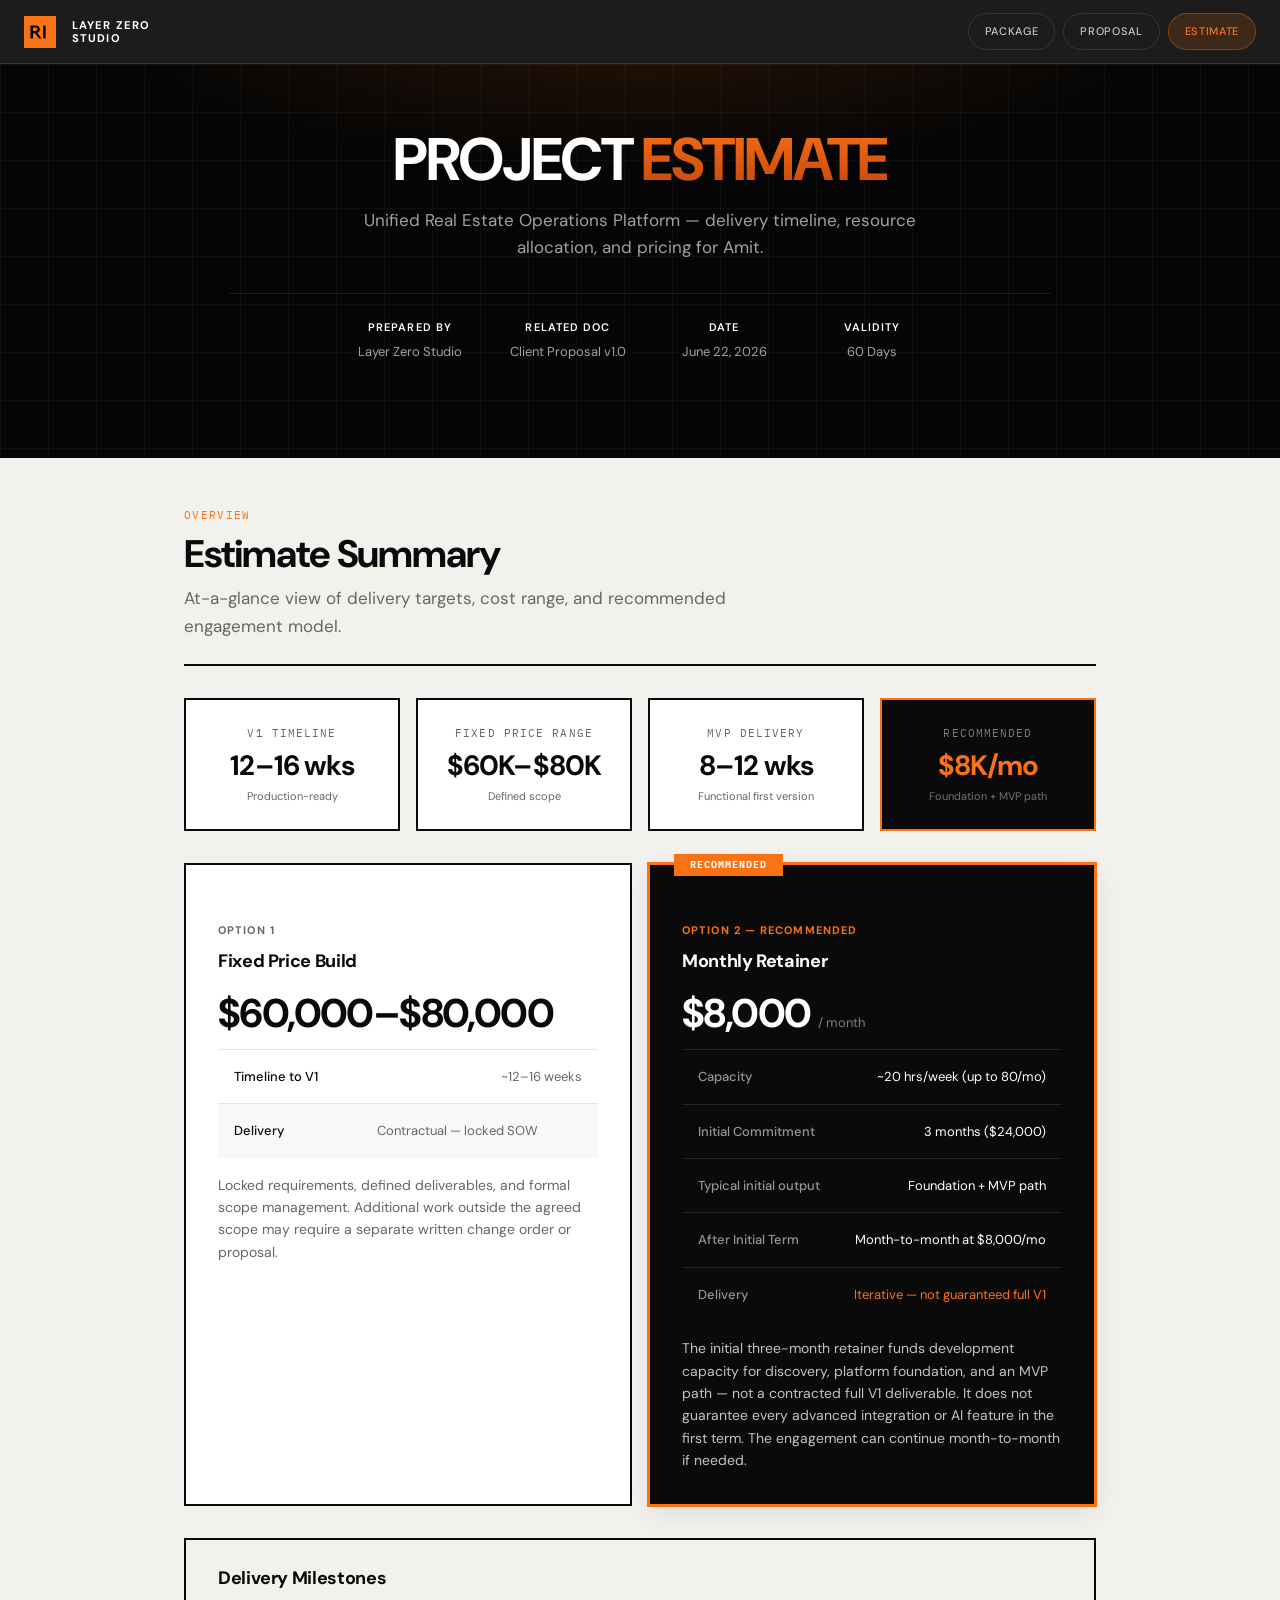
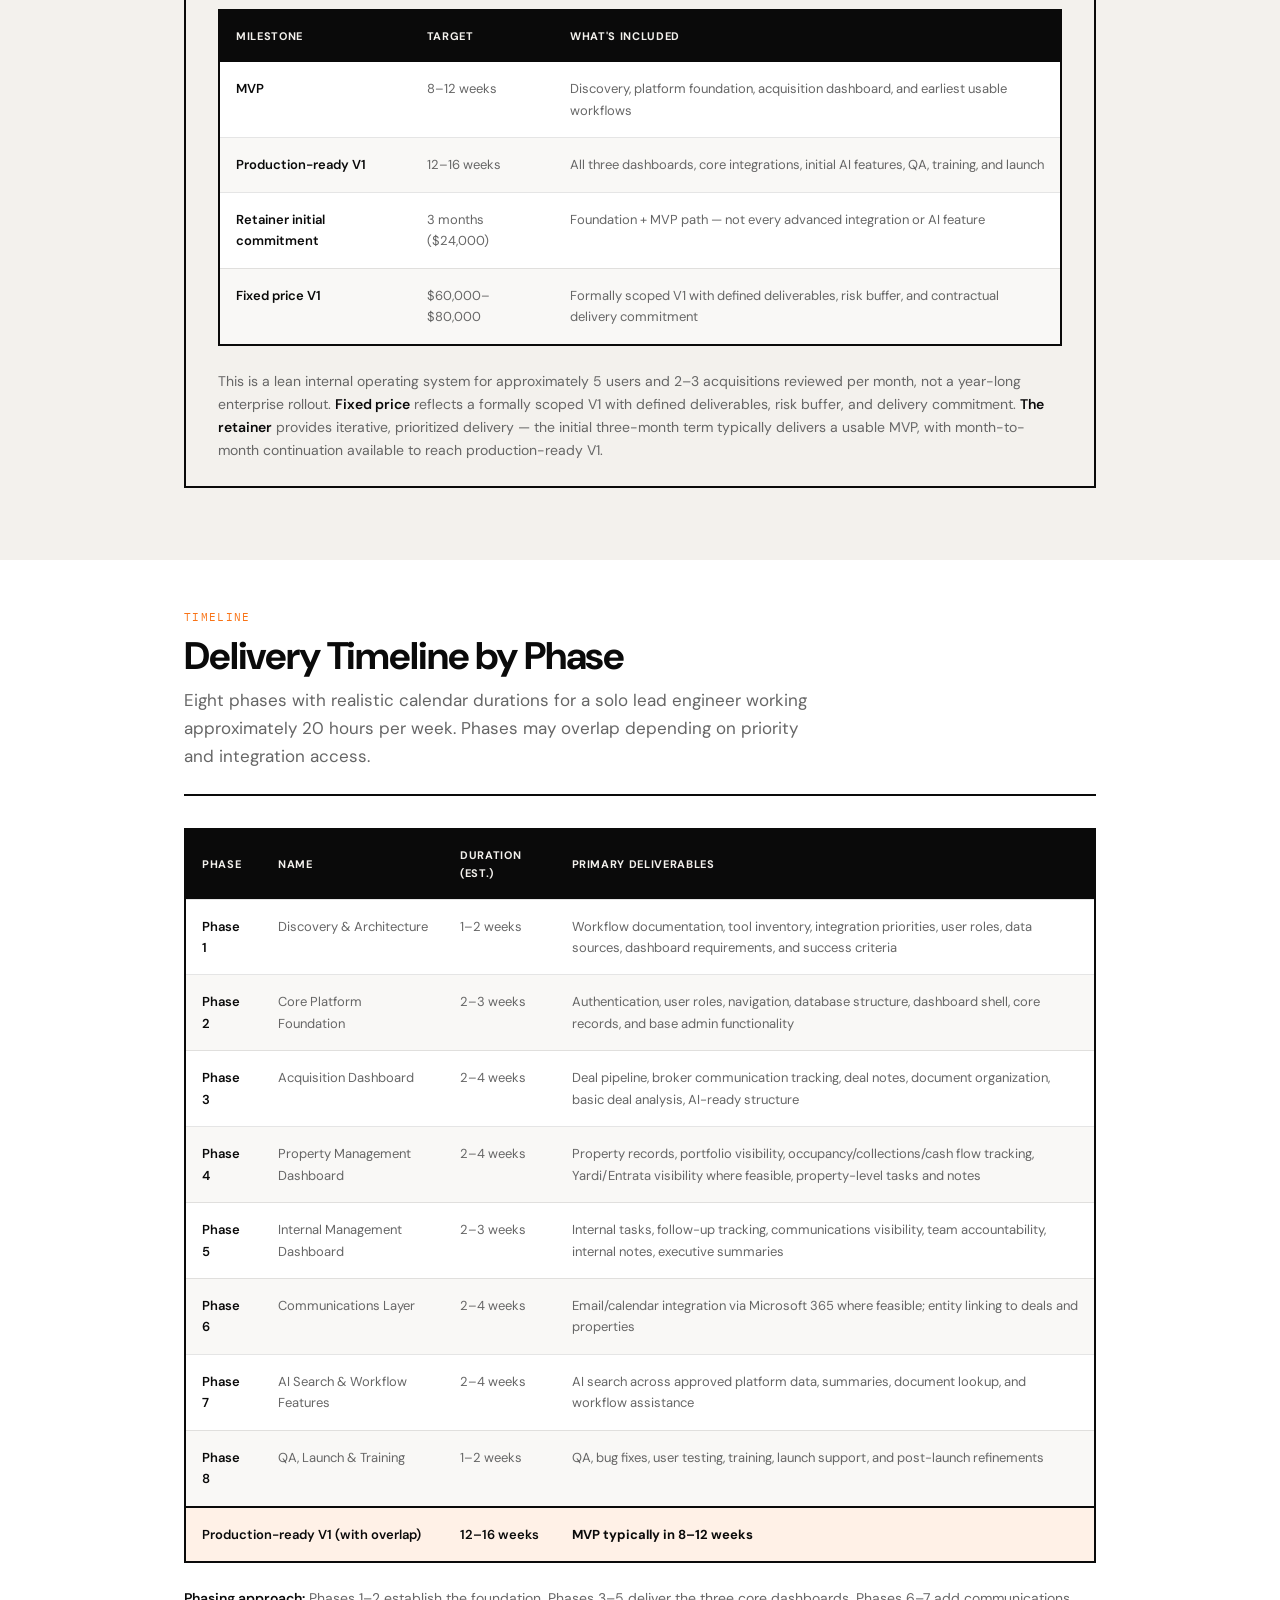
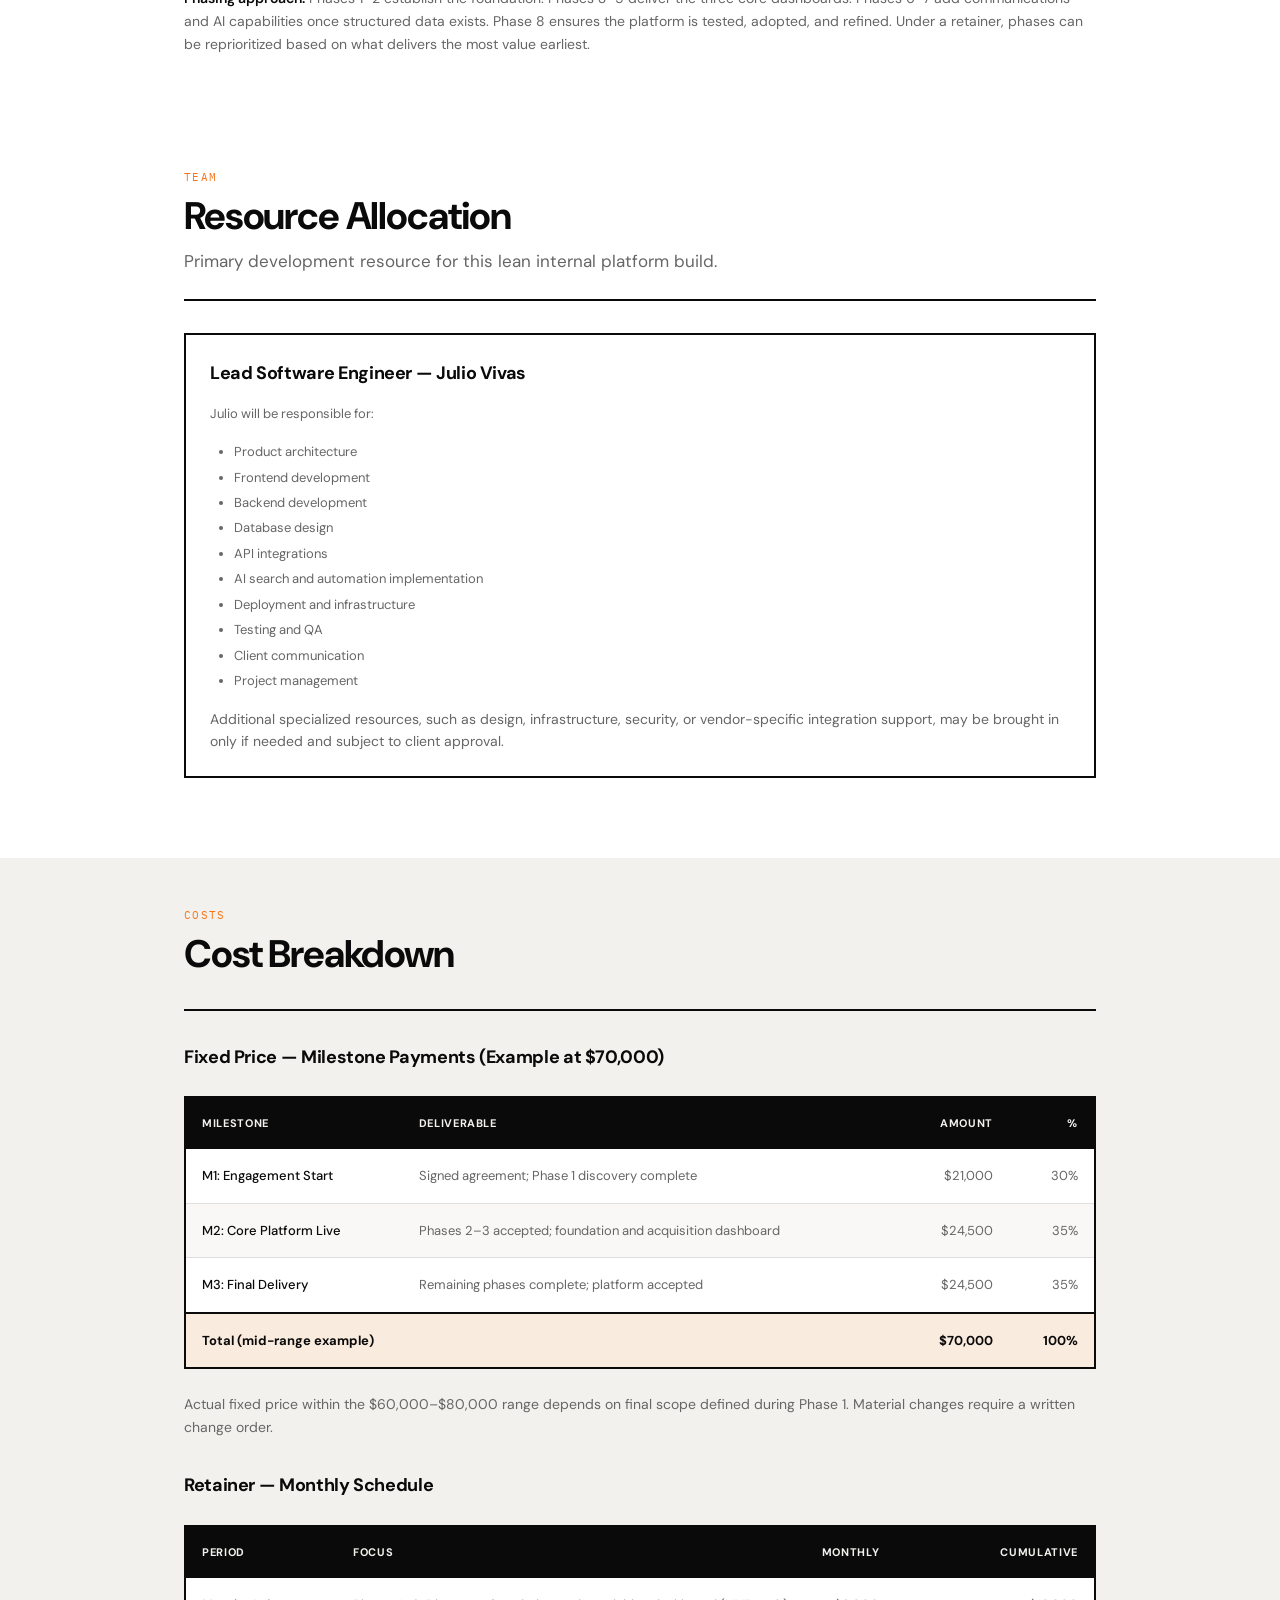
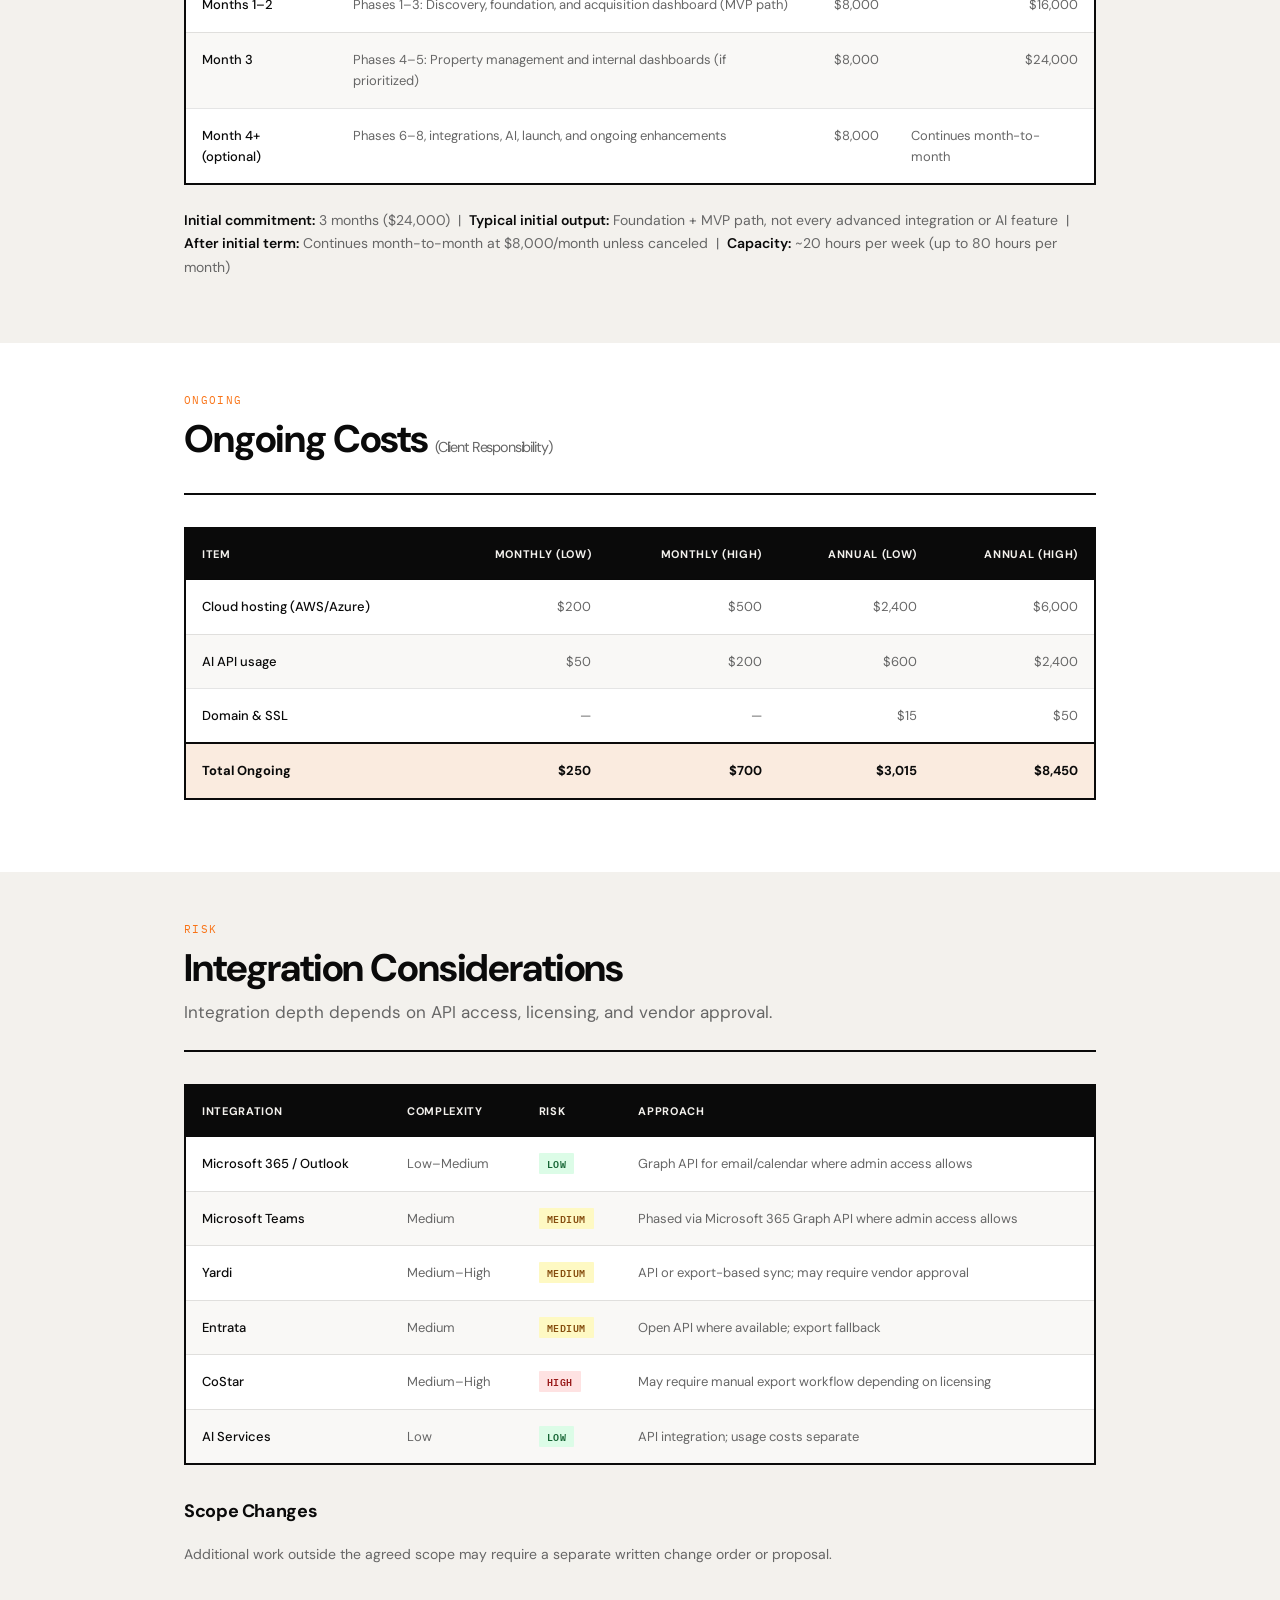
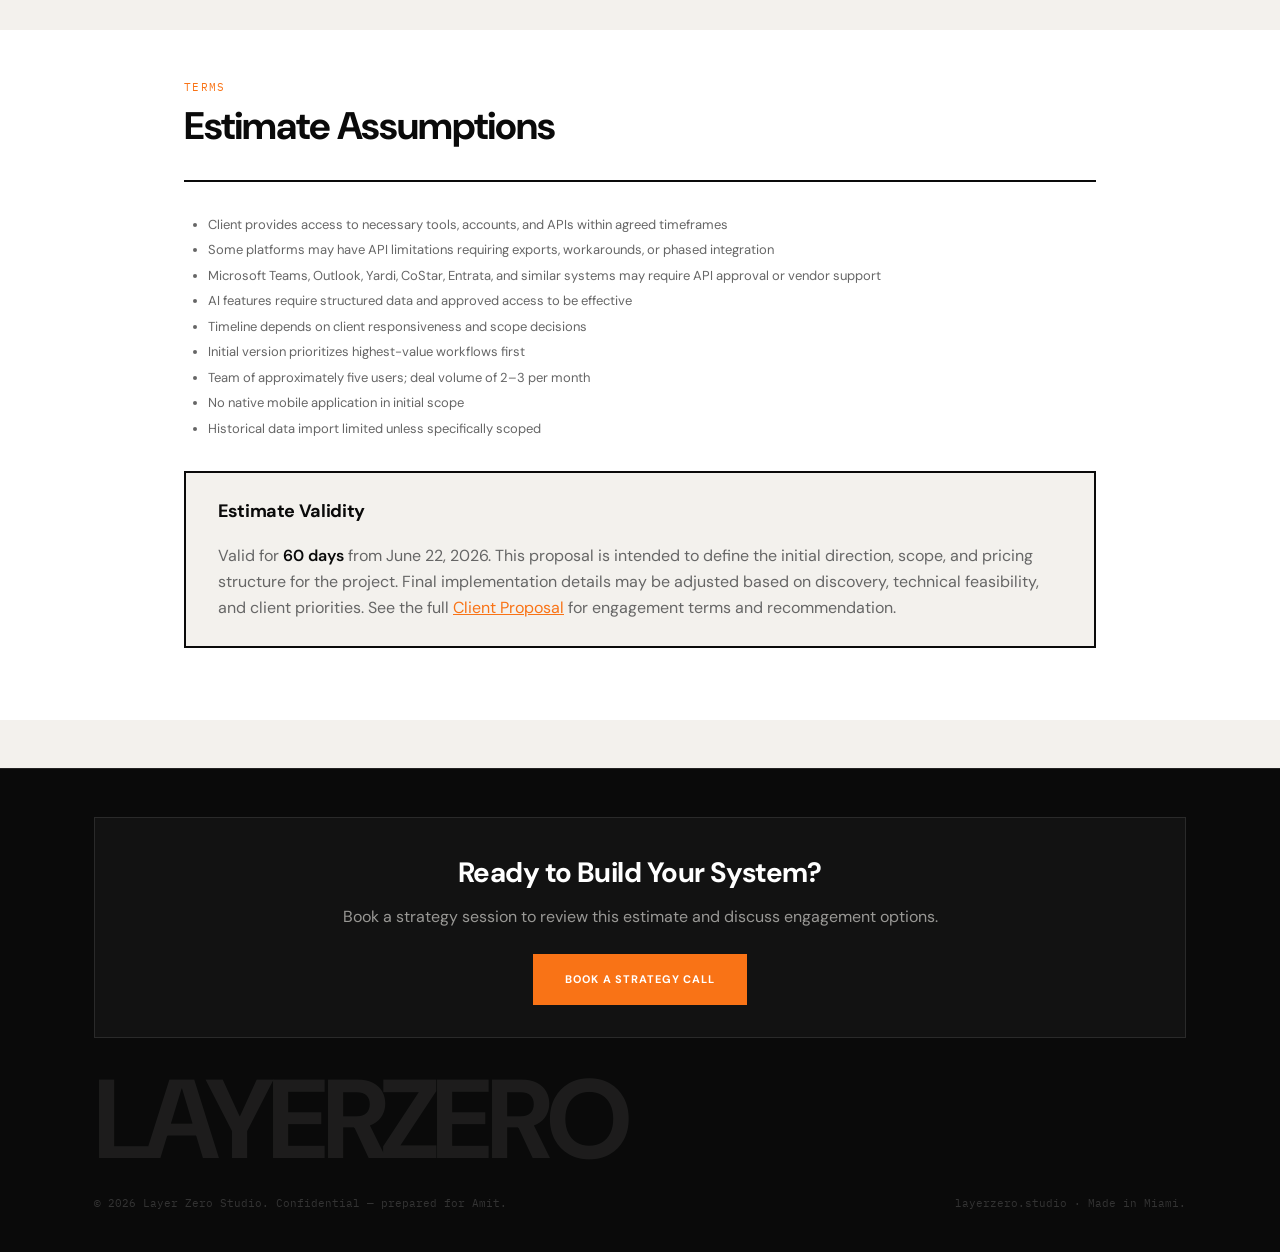
==== commit 04f34c7d: "Clarify retainer scope and simplify estimate deliverables. Tightens pricing messaging and replaces p" ====
--- a/proposal/estimate.html
+++ b/proposal/estimate.html
@@ -4,9 +4,9 @@
   <meta charset="UTF-8">
   <meta name="viewport" content="width=device-width, initial-scale=1.0">
   <title>Project Estimate — Amit | Layer Zero Studio</title>
-  <meta name="description" content="Phase-by-phase effort and cost estimate for the Unified Real Estate Operations Platform.">
+  <meta name="description" content="Delivery timeline, resource allocation, and pricing estimate for the Unified Real Estate Operations Platform.">
   <meta property="og:title" content="Project Estimate — Amit | Layer Zero Studio">
-  <meta property="og:description" content="Detailed effort, cost, and resource breakdown for Amit's platform build.">
+  <meta property="og:description" content="Delivery timeline, resource allocation, and pricing for Amit's platform build.">
   <meta property="og:type" content="website">
   <link rel="icon" href="assets/logo.svg" type="image/svg+xml">
   <link rel="preconnect" href="https://fonts.googleapis.com">
@@ -38,7 +38,7 @@
 <section class="hero">
   <div class="hero-inner">
     <h1>Project <span class="accent">Estimate</span></h1>
-    <p class="hero-sub">Unified Real Estate Operations Platform — effort, cost, and resource breakdown for Amit.</p>
+    <p class="hero-sub">Unified Real Estate Operations Platform — delivery timeline, resource allocation, and pricing for Amit.</p>
     <div class="hero-meta">
       <div><strong>Prepared By</strong> Layer Zero Studio</div>
       <div><strong>Related Doc</strong> Client Proposal v1.0</div>
@@ -54,7 +54,7 @@
     <header class="section-header">
       <span class="section-num">Overview</span>
       <h2>Estimate Summary</h2>
-      <p class="section-summary">At-a-glance view of total effort, cost range, and recommended engagement model.</p>
+      <p class="section-summary">At-a-glance view of delivery targets, cost range, and recommended engagement model.</p>
     </header>
 
     <div class="dashboard">
@@ -69,9 +69,9 @@
         <div class="dash-sub">Defined scope</div>
       </div>
       <div class="dashboard-card">
-        <div class="dash-label">Phases</div>
-        <div class="dash-value">8</div>
-        <div class="dash-sub">MVP in 8–12 weeks</div>
+        <div class="dash-label">MVP Delivery</div>
+        <div class="dash-value">8–12 wks</div>
+        <div class="dash-sub">Functional first version</div>
       </div>
       <div class="dashboard-card featured">
         <div class="dash-label">Recommended</div>
@@ -110,268 +110,55 @@
             </tbody>
           </table>
         </div>
-        <p style="margin-top:1rem;font-size:0.875rem;color:rgba(243,241,237,0.8);">The initial three-month retainer funds ~240 hours of development capacity — not a contracted full V1 deliverable. Full scope (700–970+ hours) typically requires continued engagement.</p>
-      </div>
-    </div>
-
-    <div class="chart-block">
-      <h3>Retainer Spend vs. Fixed-Price Reference</h3>
-      <div class="chart-legend">
-        <span class="legend-retainer">Retainer cumulative spend (capacity)</span>
-        <span class="legend-fixed">Fixed price for full V1 scope ($70K mid-range)</span>
-      </div>
-      <div class="bar-chart" role="img" aria-label="Chart comparing retainer cumulative spend at months 1-4 against fixed price reference at $70K for full contracted V1 scope">
-        <div class="bar-group">
-          <div class="bar-value">$8K</div>
-          <div class="bar" style="height:11.4%"></div>
-          <div class="bar-label">Mo 1</div>
-        </div>
-        <div class="bar-group">
-          <div class="bar-value">$16K</div>
-          <div class="bar" style="height:22.9%"></div>
-          <div class="bar-label">Mo 2</div>
-        </div>
-        <div class="bar-group">
-          <div class="bar-value">$24K</div>
-          <div class="bar" style="height:34.3%"></div>
-          <div class="bar-label">Mo 3</div>
-        </div>
-        <div class="bar-group">
-          <div class="bar-value">$32K</div>
-          <div class="bar" style="height:45.7%"></div>
-          <div class="bar-label">Mo 4</div>
-        </div>
-        <div class="bar-group">
-          <div class="bar-value">$70K</div>
-          <div class="bar fixed-ref" style="height:100%"></div>
-          <div class="bar-label">Fixed</div>
-        </div>
-      </div>
-      <p style="margin-top:1rem;font-size:0.875rem;color:var(--lz-gray);">Retainer bars show cumulative <strong>capacity spend</strong>, not equivalent deliverables. The initial three-month commitment ($24,000) typically covers discovery, foundation, and an MVP path — not the full contracted V1 scope that fixed price delivers for $60,000–$80,000. Reaching full V1 under the retainer typically requires 9–12+ months of continued engagement at $8,000/month.</p>
-    </div>
-  </div>
-</section>
-
-<!-- Phase 1 -->
+        <p style="margin-top:1rem;font-size:0.875rem;color:rgba(243,241,237,0.8);">The initial three-month retainer funds development capacity for discovery, platform foundation, and an MVP path — not a contracted full V1 deliverable. It does not guarantee every advanced integration or AI feature in the first term. The engagement can continue month-to-month if needed.</p>
+      </div>
+    </div>
+
+    <div class="callout" style="margin-top:2rem;">
+      <h3>Delivery Milestones</h3>
+      <div class="table-wrap data-table-wrap" style="margin-top:1rem;">
+        <table class="data-table">
+          <thead><tr><th>Milestone</th><th>Target</th><th>What's Included</th></tr></thead>
+          <tbody>
+            <tr><td><strong>MVP</strong></td><td>8–12 weeks</td><td>Discovery, platform foundation, acquisition dashboard, and earliest usable workflows</td></tr>
+            <tr><td><strong>Production-ready V1</strong></td><td>12–16 weeks</td><td>All three dashboards, core integrations, initial AI features, QA, training, and launch</td></tr>
+            <tr><td><strong>Retainer initial commitment</strong></td><td>3 months ($24,000)</td><td>Foundation + MVP path — not every advanced integration or AI feature</td></tr>
+            <tr><td><strong>Fixed price V1</strong></td><td>$60,000–$80,000</td><td>Formally scoped V1 with defined deliverables, risk buffer, and contractual delivery commitment</td></tr>
+          </tbody>
+        </table>
+      </div>
+      <p style="margin-top:1rem;font-size:0.875rem;margin-bottom:0;">This is a lean internal operating system for approximately 5 users and 2–3 acquisitions reviewed per month, not a year-long enterprise rollout. <strong>Fixed price</strong> reflects a formally scoped V1 with defined deliverables, risk buffer, and delivery commitment. <strong>The retainer</strong> provides iterative, prioritized delivery — the initial three-month term typically delivers a usable MVP, with month-to-month continuation available to reach production-ready V1.</p>
+    </div>
+  </div>
+</section>
+
+<!-- Delivery Timeline -->
 <section class="section alt reveal">
   <div class="container">
     <header class="section-header">
-      <span class="section-num phase-badge phase-badge-1">Phase 1</span>
-      <h2>Discovery, Workflow Mapping, and Technical Architecture</h2>
-      <p class="section-summary">Timeline: 1–2 weeks &nbsp;|&nbsp; Retainer Cost: ~$4,000 – $6,000 (0.5–0.75 months)</p>
-    </header>
-
-    <div class="table-wrap data-table-wrap phase-1">
-      <table class="data-table">
-        <thead><tr><th>Work Stream</th><th class="num">Hours (Low)</th><th class="num">Hours (High)</th><th>Notes</th></tr></thead>
-        <tbody>
-          <tr><td>Workflow mapping workshops</td><td class="num">16</td><td class="num">24</td><td>Deal, property, and internal operations workflows</td></tr>
-          <tr><td>Tool &amp; integration inventory</td><td class="num">8</td><td class="num">12</td><td>Current systems, data sources, access requirements</td></tr>
-          <tr><td>User roles &amp; permissions planning</td><td class="num">4</td><td class="num">8</td><td>~5 users, role-based access model</td></tr>
-          <tr><td>Technical architecture</td><td class="num">16</td><td class="num">24</td><td>Data model, integration approach, platform structure</td></tr>
-          <tr><td>Success criteria &amp; phased plan</td><td class="num">8</td><td class="num">12</td><td>Refined scope document and delivery sequence</td></tr>
-          <tr class="table-subtotal"><td>Phase 1 Subtotal</td><td class="num">52</td><td class="num">80</td><td></td></tr>
-        </tbody>
-      </table>
-    </div>
-  </div>
-</section>
-
-<!-- Phase 2 -->
-<section class="section reveal">
-  <div class="container">
-    <header class="section-header">
-      <span class="section-num phase-badge phase-badge-1">Phase 2</span>
-      <h2>Core Platform Foundation</h2>
-      <p class="section-summary">Timeline: 2–3 weeks &nbsp;|&nbsp; Retainer Cost: ~$8,000 – $12,000 (1–1.5 months)</p>
-    </header>
-
-    <div class="table-wrap data-table-wrap">
-      <table class="data-table">
-        <thead><tr><th>Work Stream</th><th class="num">Hours (Low)</th><th class="num">Hours (High)</th><th>Notes</th></tr></thead>
-        <tbody>
-          <tr class="phase-row-2"><td>Authentication &amp; user roles</td><td class="num">24</td><td class="num">32</td><td>Login, RBAC, session management</td></tr>
-          <tr class="phase-row-2"><td>Database structure &amp; core records</td><td class="num">24</td><td class="num">32</td><td>Foundational data model</td></tr>
-          <tr class="phase-row-2"><td>Dashboard shell &amp; navigation</td><td class="num">32</td><td class="num">40</td><td>Unified UI framework for three dashboards</td></tr>
-          <tr class="phase-row-2"><td>Base admin functionality</td><td class="num">16</td><td class="num">24</td><td>User management, settings, audit basics</td></tr>
-          <tr class="phase-row-2"><td>Deployment &amp; DevOps setup</td><td class="num">16</td><td class="num">20</td><td>CI/CD, staging and production environments</td></tr>
-          <tr class="table-subtotal"><td>Phase 2 Subtotal</td><td class="num">112</td><td class="num">148</td><td></td></tr>
-        </tbody>
-      </table>
-    </div>
-  </div>
-</section>
-
-<!-- Phase 3 -->
-<section class="section alt reveal">
-  <div class="container">
-    <header class="section-header">
-      <span class="section-num phase-badge phase-badge-2">Phase 3</span>
-      <h2>Acquisition Dashboard</h2>
-      <p class="section-summary">Timeline: 2–4 weeks &nbsp;|&nbsp; Retainer Cost: ~$8,000 – $12,000 (1–1.5 months)</p>
-    </header>
-
-    <div class="table-wrap data-table-wrap">
-      <table class="data-table">
-        <thead><tr><th>Work Stream</th><th class="num">Hours (Low)</th><th class="num">Hours (High)</th><th>Notes</th></tr></thead>
-        <tbody>
-          <tr class="phase-row-2"><td>Deal pipeline &amp; status tracking</td><td class="num">32</td><td class="num">40</td><td>Stages, ownership, pipeline views</td></tr>
-          <tr class="phase-row-2"><td>Deal records &amp; analysis fields</td><td class="num">24</td><td class="num">32</td><td>Structured deal data, underwriting inputs</td></tr>
-          <tr class="phase-row-2"><td>Document &amp; data capture</td><td class="num">24</td><td class="num">32</td><td>OM packages, memos, comps, attachments</td></tr>
-          <tr class="phase-row-2"><td>Notes &amp; follow-up tracking</td><td class="num">16</td><td class="num">24</td><td>Broker outreach, internal review steps</td></tr>
-          <tr class="phase-row-2"><td>AI-ready data structure</td><td class="num">8</td><td class="num">12</td><td>Structured fields for future AI review</td></tr>
-          <tr class="table-subtotal"><td>Phase 3 Subtotal</td><td class="num">104</td><td class="num">140</td><td></td></tr>
-        </tbody>
-      </table>
-    </div>
-  </div>
-</section>
-
-<!-- Phase 4 -->
-<section class="section reveal">
-  <div class="container">
-    <header class="section-header">
-      <span class="section-num phase-badge phase-badge-3">Phase 4</span>
-      <h2>Property Management Dashboard</h2>
-      <p class="section-summary">Timeline: 2–4 weeks &nbsp;|&nbsp; Retainer Cost: ~$8,000 – $12,000 (1–1.5 months)</p>
-    </header>
-
-    <div class="table-wrap data-table-wrap">
-      <table class="data-table">
-        <thead><tr><th>Work Stream</th><th class="num">Hours (Low)</th><th class="num">Hours (High)</th><th>Notes</th></tr></thead>
-        <tbody>
-          <tr class="phase-row-3"><td>Property records</td><td class="num">24</td><td class="num">32</td><td>Per-property operational profiles</td></tr>
-          <tr class="phase-row-3"><td>Task &amp; status tracking</td><td class="num">24</td><td class="num">32</td><td>Property-level tasks and priorities</td></tr>
-          <tr class="phase-row-3"><td>Communication references</td><td class="num">16</td><td class="num">24</td><td>Linked notes and updates per property</td></tr>
-          <tr class="phase-row-3"><td>Vendor/tenant/internal notes</td><td class="num">16</td><td class="num">24</td><td>Operational context and issue tracking</td></tr>
-          <tr class="phase-row-3"><td>Portfolio operational visibility</td><td class="num">24</td><td class="num">32</td><td>Cross-property status and priorities</td></tr>
-          <tr class="table-subtotal"><td>Phase 4 Subtotal</td><td class="num">104</td><td class="num">144</td><td></td></tr>
-        </tbody>
-      </table>
-    </div>
-  </div>
-</section>
-
-<!-- Phase 5 -->
-<section class="section alt reveal">
-  <div class="container">
-    <header class="section-header">
-      <span class="section-num phase-badge phase-badge-3">Phase 5</span>
-      <h2>Internal Management Dashboard</h2>
-      <p class="section-summary">Timeline: 2–3 weeks &nbsp;|&nbsp; Retainer Cost: ~$6,000 – $10,000 (0.75–1.25 months)</p>
-    </header>
-
-    <div class="table-wrap data-table-wrap">
-      <table class="data-table">
-        <thead><tr><th>Work Stream</th><th class="num">Hours (Low)</th><th class="num">Hours (High)</th><th>Notes</th></tr></thead>
-        <tbody>
-          <tr class="phase-row-3"><td>Internal task views</td><td class="num">24</td><td class="num">32</td><td>Company-wide and role-based task visibility</td></tr>
-          <tr class="phase-row-3"><td>User activity &amp; internal notes</td><td class="num">16</td><td class="num">24</td><td>Activity history and shared notes</td></tr>
-          <tr class="phase-row-3"><td>Document organization</td><td class="num">16</td><td class="num">24</td><td>Internal files, templates, shared documents</td></tr>
-          <tr class="phase-row-3"><td>Operational management tools</td><td class="num">16</td><td class="num">24</td><td>Internal priorities, assignments, visibility</td></tr>
-          <tr class="table-subtotal"><td>Phase 5 Subtotal</td><td class="num">72</td><td class="num">104</td><td></td></tr>
-        </tbody>
-      </table>
-    </div>
-  </div>
-</section>
-
-<!-- Phase 6 -->
-<section class="section reveal">
-  <div class="container">
-    <header class="section-header">
-      <span class="section-num phase-badge phase-badge-4">Phase 6</span>
-      <h2>Communications Layer</h2>
-      <p class="section-summary">Timeline: 2–4 weeks &nbsp;|&nbsp; Retainer Cost: ~$8,000 – $12,000 (1–1.5 months)</p>
-    </header>
-
-    <div class="table-wrap data-table-wrap">
-      <table class="data-table">
-        <thead><tr><th>Work Stream</th><th class="num">Hours (Low)</th><th class="num">Hours (High)</th><th>Notes</th></tr></thead>
-        <tbody>
-          <tr class="phase-row-4"><td>Email/calendar integration</td><td class="num">32</td><td class="num">40</td><td>Outlook/M365 via Graph API where feasible</td></tr>
-          <tr class="phase-row-4"><td>Manual communication import</td><td class="num">8</td><td class="num">12</td><td>Fallback for channels without API access</td></tr>
-          <tr class="phase-row-4"><td>Entity linking (deals/properties)</td><td class="num">16</td><td class="num">24</td><td>Connect communications to platform records</td></tr>
-          <tr class="phase-row-4"><td>Microsoft Teams integration</td><td class="num">16</td><td class="num">24</td><td>Phased; depends on Microsoft 365 Graph API access</td></tr>
-          <tr class="table-subtotal"><td>Phase 6 Subtotal</td><td class="num">72</td><td class="num">100</td><td></td></tr>
-        </tbody>
-      </table>
-    </div>
-  </div>
-</section>
-
-<!-- Phase 7 -->
-<section class="section alt reveal">
-  <div class="container">
-    <header class="section-header">
-      <span class="section-num phase-badge phase-badge-4">Phase 7</span>
-      <h2>AI Search and Workflow Automation</h2>
-      <p class="section-summary">Timeline: 2–4 weeks &nbsp;|&nbsp; Retainer Cost: ~$8,000 – $12,000 (1–1.5 months)</p>
-    </header>
-
-    <div class="table-wrap data-table-wrap">
-      <table class="data-table">
-        <thead><tr><th>Work Stream</th><th class="num">Hours (Low)</th><th class="num">Hours (High)</th><th>Notes</th></tr></thead>
-        <tbody>
-          <tr class="phase-row-4"><td>AI-powered search</td><td class="num">24</td><td class="num">32</td><td>Search across approved platform data</td></tr>
-          <tr class="phase-row-4"><td>Summaries &amp; document lookup</td><td class="num">24</td><td class="num">32</td><td>Deal and operational summaries</td></tr>
-          <tr class="phase-row-4"><td>Deal insights &amp; assistance</td><td class="num">16</td><td class="num">24</td><td>Structured AI review support</td></tr>
-          <tr class="phase-row-4"><td>Workflow assistance (v1)</td><td class="num">16</td><td class="num">24</td><td>Reminders, suggested actions, basic automation</td></tr>
-          <tr class="table-subtotal"><td>Phase 7 Subtotal</td><td class="num">80</td><td class="num">112</td><td></td></tr>
-        </tbody>
-      </table>
-    </div>
-  </div>
-</section>
-
-<!-- Phase 8 -->
-<section class="section reveal">
-  <div class="container">
-    <header class="section-header">
-      <span class="section-num phase-badge phase-badge-4">Phase 8</span>
-      <h2>Testing, Training, Launch, and Iteration</h2>
-      <p class="section-summary">Timeline: 1–2 weeks &nbsp;|&nbsp; Retainer Cost: ~$6,000 – $8,000 (0.75–1 month)</p>
-    </header>
-
-    <div class="table-wrap data-table-wrap">
-      <table class="data-table">
-        <thead><tr><th>Work Stream</th><th class="num">Hours (Low)</th><th class="num">Hours (High)</th><th>Notes</th></tr></thead>
-        <tbody>
-          <tr class="phase-row-4"><td>QA &amp; bug fixes</td><td class="num">24</td><td class="num">32</td><td>Functional and integration testing</td></tr>
-          <tr class="phase-row-4"><td>User testing &amp; feedback</td><td class="num">8</td><td class="num">12</td><td>UAT with core team</td></tr>
-          <tr class="phase-row-4"><td>Training &amp; documentation</td><td class="num">12</td><td class="num">16</td><td>User guide, onboarding session</td></tr>
-          <tr class="phase-row-4"><td>Launch support &amp; iteration</td><td class="num">12</td><td class="num">16</td><td>Post-launch fixes and refinements</td></tr>
-          <tr class="table-subtotal"><td>Phase 8 Subtotal</td><td class="num">56</td><td class="num">76</td><td></td></tr>
-        </tbody>
-      </table>
-    </div>
-  </div>
-</section>
-
-<!-- Total Effort -->
-<section class="section dark reveal">
-  <div class="container">
-    <header class="section-header">
-      <span class="section-num">Summary</span>
-      <h2>Total Effort Summary</h2>
-    </header>
-    <div class="table-wrap data-table-wrap" style="border-color:rgba(255,255,255,0.2);">
-      <table class="data-table">
-        <thead><tr><th>Phase</th><th class="num">Hours (Low)</th><th class="num">Hours (High)</th><th>Duration (est.)</th></tr></thead>
-        <tbody>
-          <tr><td>Phase 1: Discovery &amp; Architecture</td><td class="num">52</td><td class="num">80</td><td>1–2 weeks</td></tr>
-          <tr><td>Phase 2: Core Platform Foundation</td><td class="num">112</td><td class="num">148</td><td>2–3 weeks</td></tr>
-          <tr><td>Phase 3: Acquisition Dashboard</td><td class="num">104</td><td class="num">140</td><td>2–4 weeks</td></tr>
-          <tr><td>Phase 4: Property Management Dashboard</td><td class="num">104</td><td class="num">144</td><td>2–4 weeks</td></tr>
-          <tr><td>Phase 5: Internal Management Dashboard</td><td class="num">72</td><td class="num">104</td><td>2–3 weeks</td></tr>
-          <tr><td>Phase 6: Communications Layer</td><td class="num">72</td><td class="num">100</td><td>2–4 weeks</td></tr>
-          <tr><td>Phase 7: AI Search &amp; Automation</td><td class="num">80</td><td class="num">112</td><td>2–4 weeks</td></tr>
-          <tr><td>Phase 8: Testing, Training &amp; Launch</td><td class="num">56</td><td class="num">76</td><td>1–2 weeks</td></tr>
-          <tr class="table-subtotal"><td>Production-ready V1 (with overlap)</td><td class="num">—</td><td class="num">—</td><td>12–16 weeks</td></tr>
-        </tbody>
-      </table>
-    </div>
-    <p style="margin-top:1rem;font-size:0.875rem;"><strong>Fixed price ($60,000–$80,000)</strong> reflects a defined, locked scope with risk-adjusted pricing and a contractual commitment to deliver the full agreed V1 within approximately 12–16 weeks. <strong>The retainer ($8,000/month)</strong> provides up to 80 hours of development capacity per month for iterative, prioritized delivery — not a guaranteed full V1 within the initial three-month term ($24,000). The full eight-phase scope is estimated at 700–970+ hours; at retainer capacity, that typically spans 9–12+ months of continued engagement.</p>
+      <span class="section-num">Timeline</span>
+      <h2>Delivery Timeline by Phase</h2>
+      <p class="section-summary">Eight phases with realistic calendar durations for a solo lead engineer working approximately 20 hours per week. Phases may overlap depending on priority and integration access.</p>
+    </header>
+
+    <div class="table-wrap data-table-wrap">
+      <table class="data-table">
+        <thead><tr><th>Phase</th><th>Name</th><th>Duration (est.)</th><th>Primary Deliverables</th></tr></thead>
+        <tbody>
+          <tr><td><strong>Phase 1</strong></td><td>Discovery &amp; Architecture</td><td>1–2 weeks</td><td>Workflow documentation, tool inventory, integration priorities, user roles, data sources, dashboard requirements, and success criteria</td></tr>
+          <tr><td><strong>Phase 2</strong></td><td>Core Platform Foundation</td><td>2–3 weeks</td><td>Authentication, user roles, navigation, database structure, dashboard shell, core records, and base admin functionality</td></tr>
+          <tr><td><strong>Phase 3</strong></td><td>Acquisition Dashboard</td><td>2–4 weeks</td><td>Deal pipeline, broker communication tracking, deal notes, document organization, basic deal analysis, AI-ready structure</td></tr>
+          <tr><td><strong>Phase 4</strong></td><td>Property Management Dashboard</td><td>2–4 weeks</td><td>Property records, portfolio visibility, occupancy/collections/cash flow tracking, Yardi/Entrata visibility where feasible, property-level tasks and notes</td></tr>
+          <tr><td><strong>Phase 5</strong></td><td>Internal Management Dashboard</td><td>2–3 weeks</td><td>Internal tasks, follow-up tracking, communications visibility, team accountability, internal notes, executive summaries</td></tr>
+          <tr><td><strong>Phase 6</strong></td><td>Communications Layer</td><td>2–4 weeks</td><td>Email/calendar integration via Microsoft 365 where feasible; entity linking to deals and properties</td></tr>
+          <tr><td><strong>Phase 7</strong></td><td>AI Search &amp; Workflow Features</td><td>2–4 weeks</td><td>AI search across approved platform data, summaries, document lookup, and workflow assistance</td></tr>
+          <tr><td><strong>Phase 8</strong></td><td>QA, Launch &amp; Training</td><td>1–2 weeks</td><td>QA, bug fixes, user testing, training, launch support, and post-launch refinements</td></tr>
+          <tr class="table-subtotal"><td colspan="2"><strong>Production-ready V1 (with overlap)</strong></td><td><strong>12–16 weeks</strong></td><td>MVP typically in 8–12 weeks</td></tr>
+        </tbody>
+      </table>
+    </div>
+
+    <p style="margin-top:1rem;font-size:0.875rem;"><strong>Phasing approach:</strong> Phases 1–2 establish the foundation. Phases 3–5 deliver the three core dashboards. Phases 6–7 add communications and AI capabilities once structured data exists. Phase 8 ensures the platform is tested, adopted, and refined. Under a retainer, phases can be reprioritized based on what delivers the most value earliest.</p>
   </div>
 </section>
 
@@ -437,7 +224,7 @@
         </tbody>
       </table>
     </div>
-    <p style="font-size:0.875rem;"><strong>Initial commitment:</strong> 3 months ($24,000) — ~240 hours of development capacity &nbsp;|&nbsp; <strong>Typical initial output:</strong> Foundation + MVP path, not full contracted V1 &nbsp;|&nbsp; <strong>After initial term:</strong> Continues month-to-month at $8,000/month unless canceled &nbsp;|&nbsp; <strong>Capacity:</strong> ~20 hours per week (up to 80 hours per month)</p>
+    <p style="font-size:0.875rem;"><strong>Initial commitment:</strong> 3 months ($24,000) &nbsp;|&nbsp; <strong>Typical initial output:</strong> Foundation + MVP path, not every advanced integration or AI feature &nbsp;|&nbsp; <strong>After initial term:</strong> Continues month-to-month at $8,000/month unless canceled &nbsp;|&nbsp; <strong>Capacity:</strong> ~20 hours per week (up to 80 hours per month)</p>
   </div>
 </section>
 
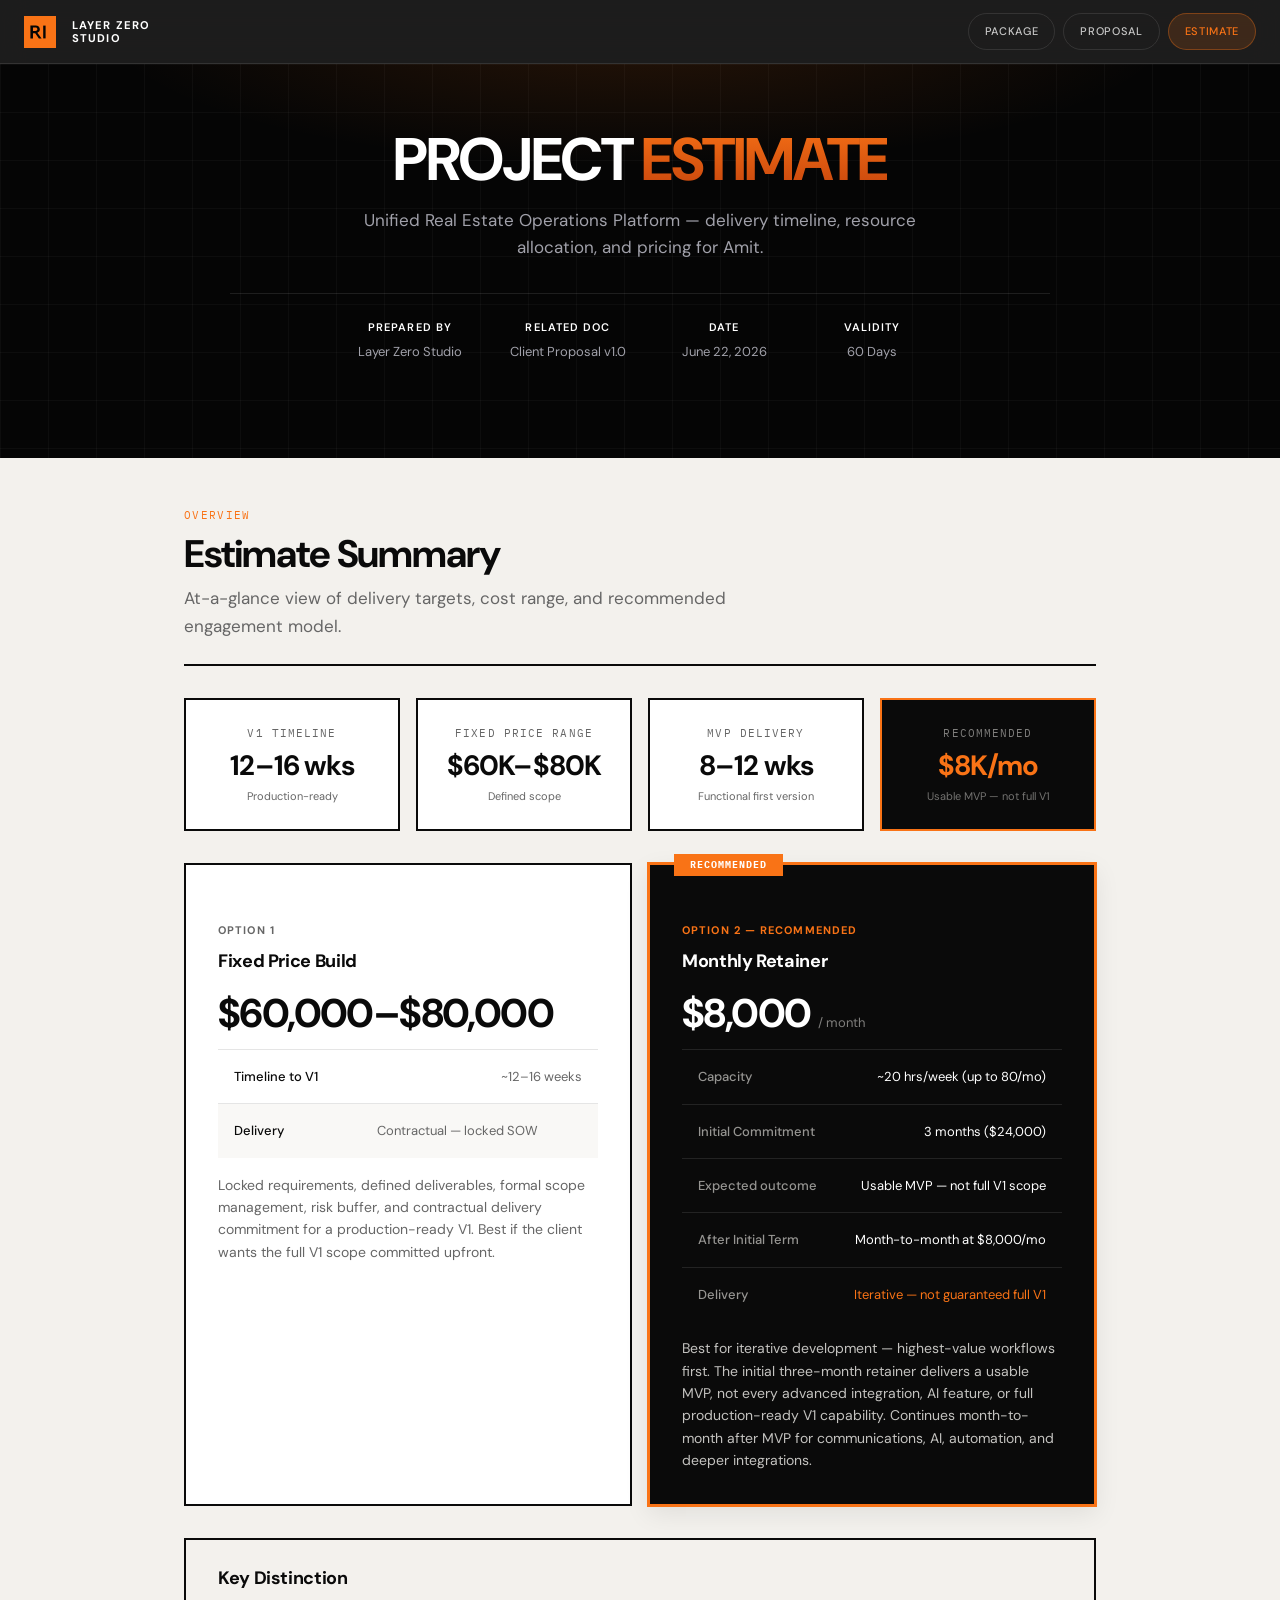
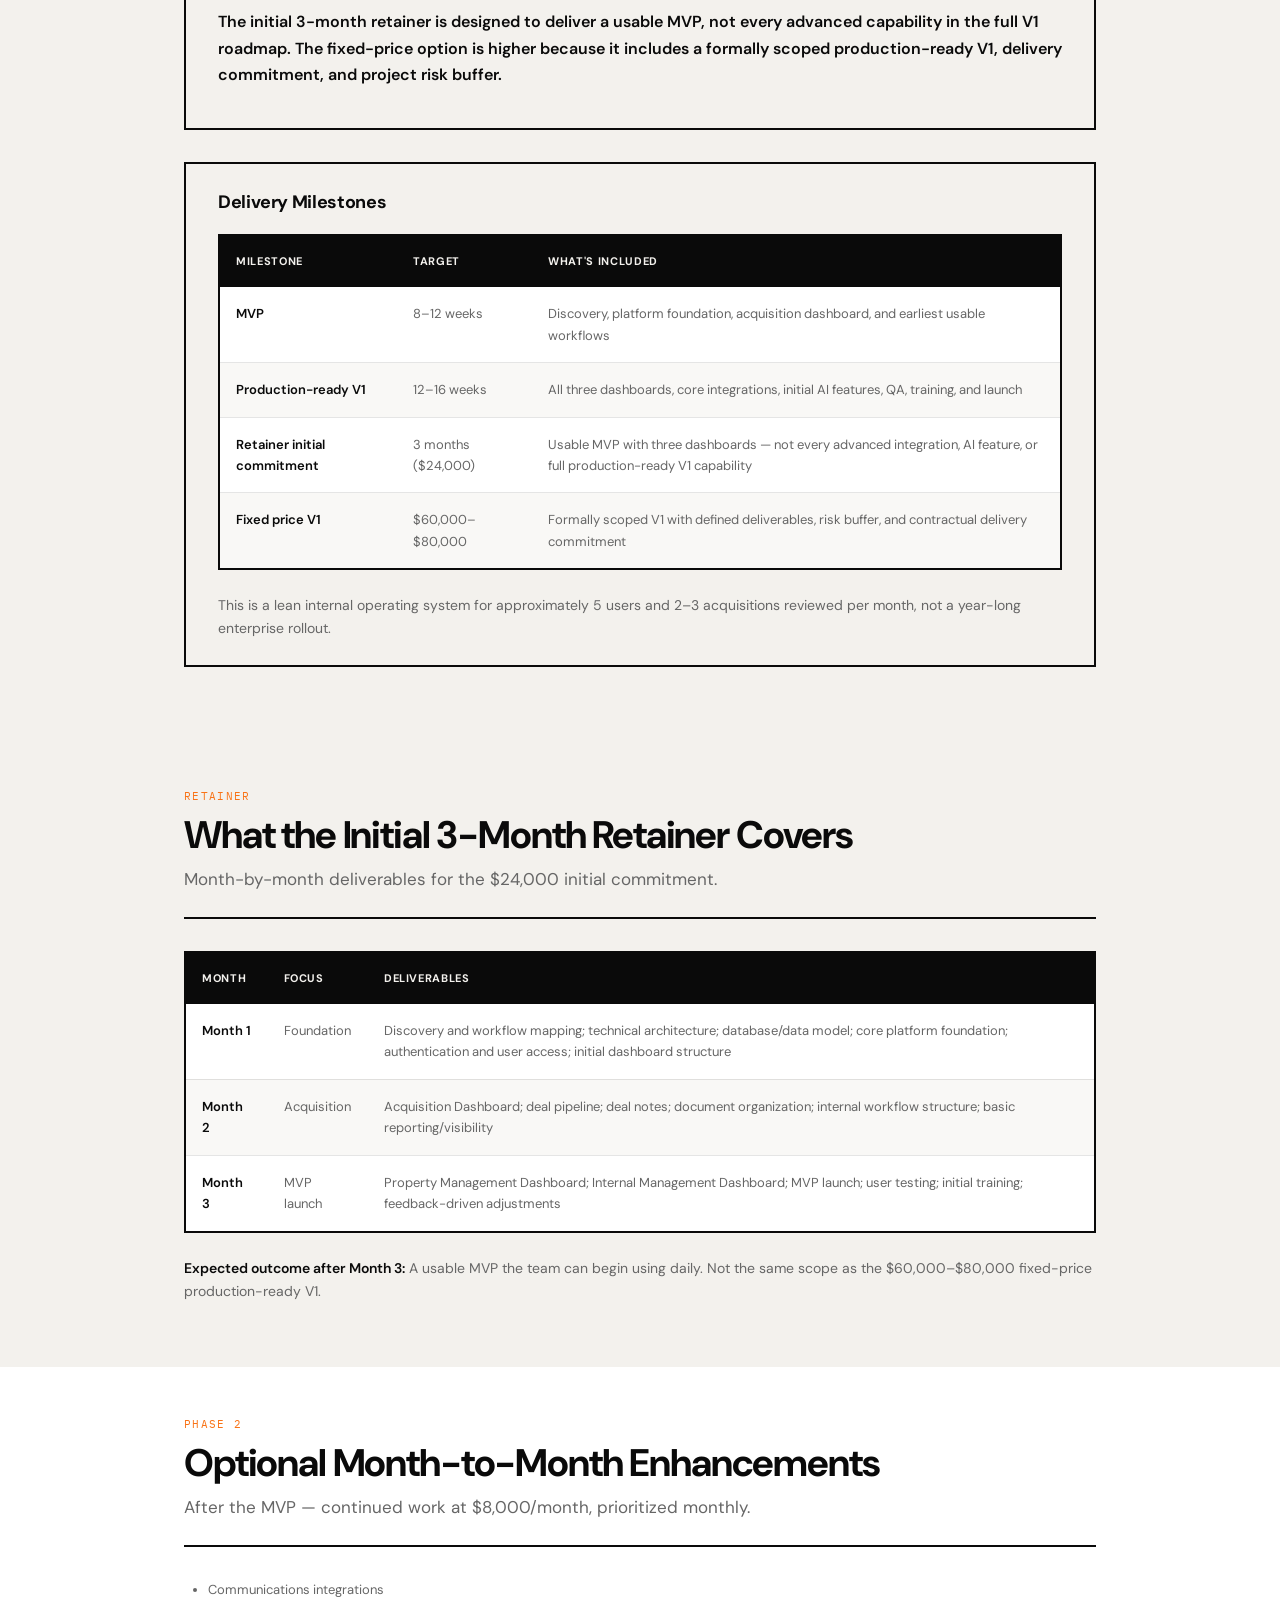
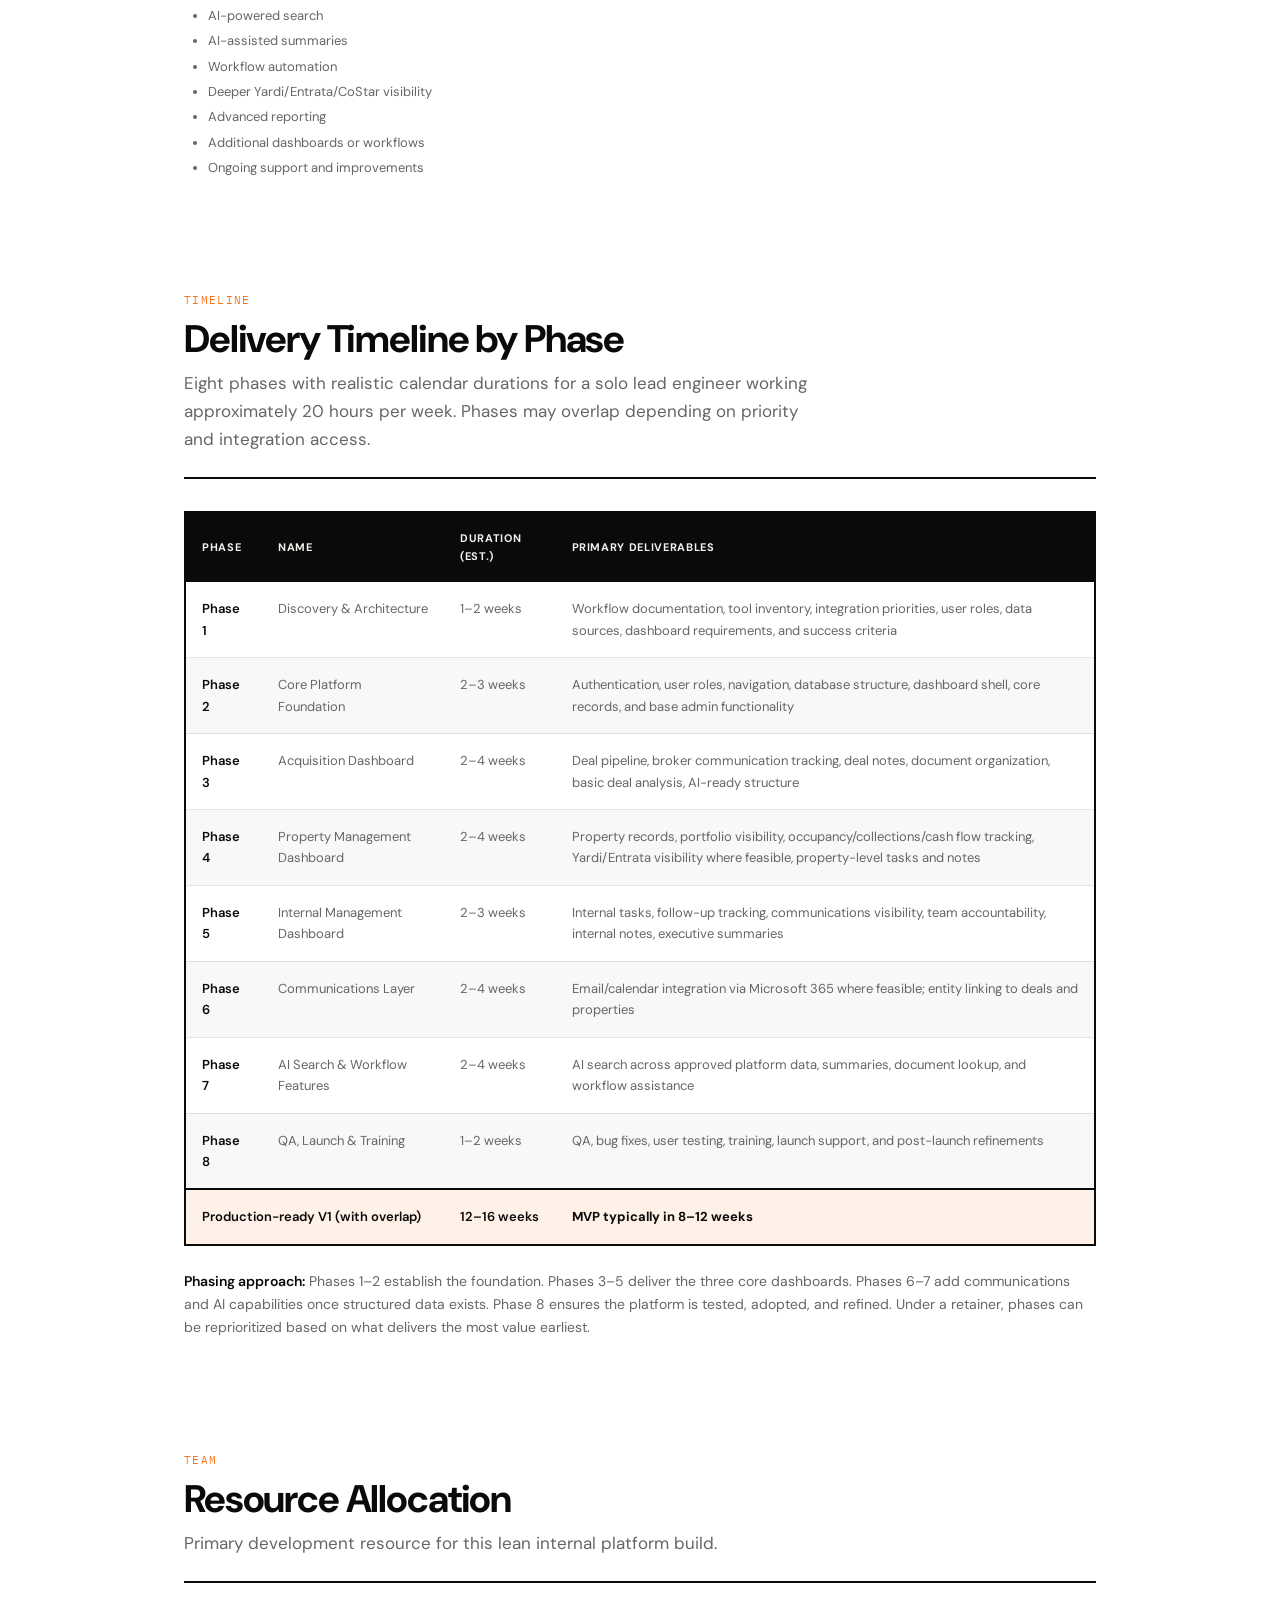
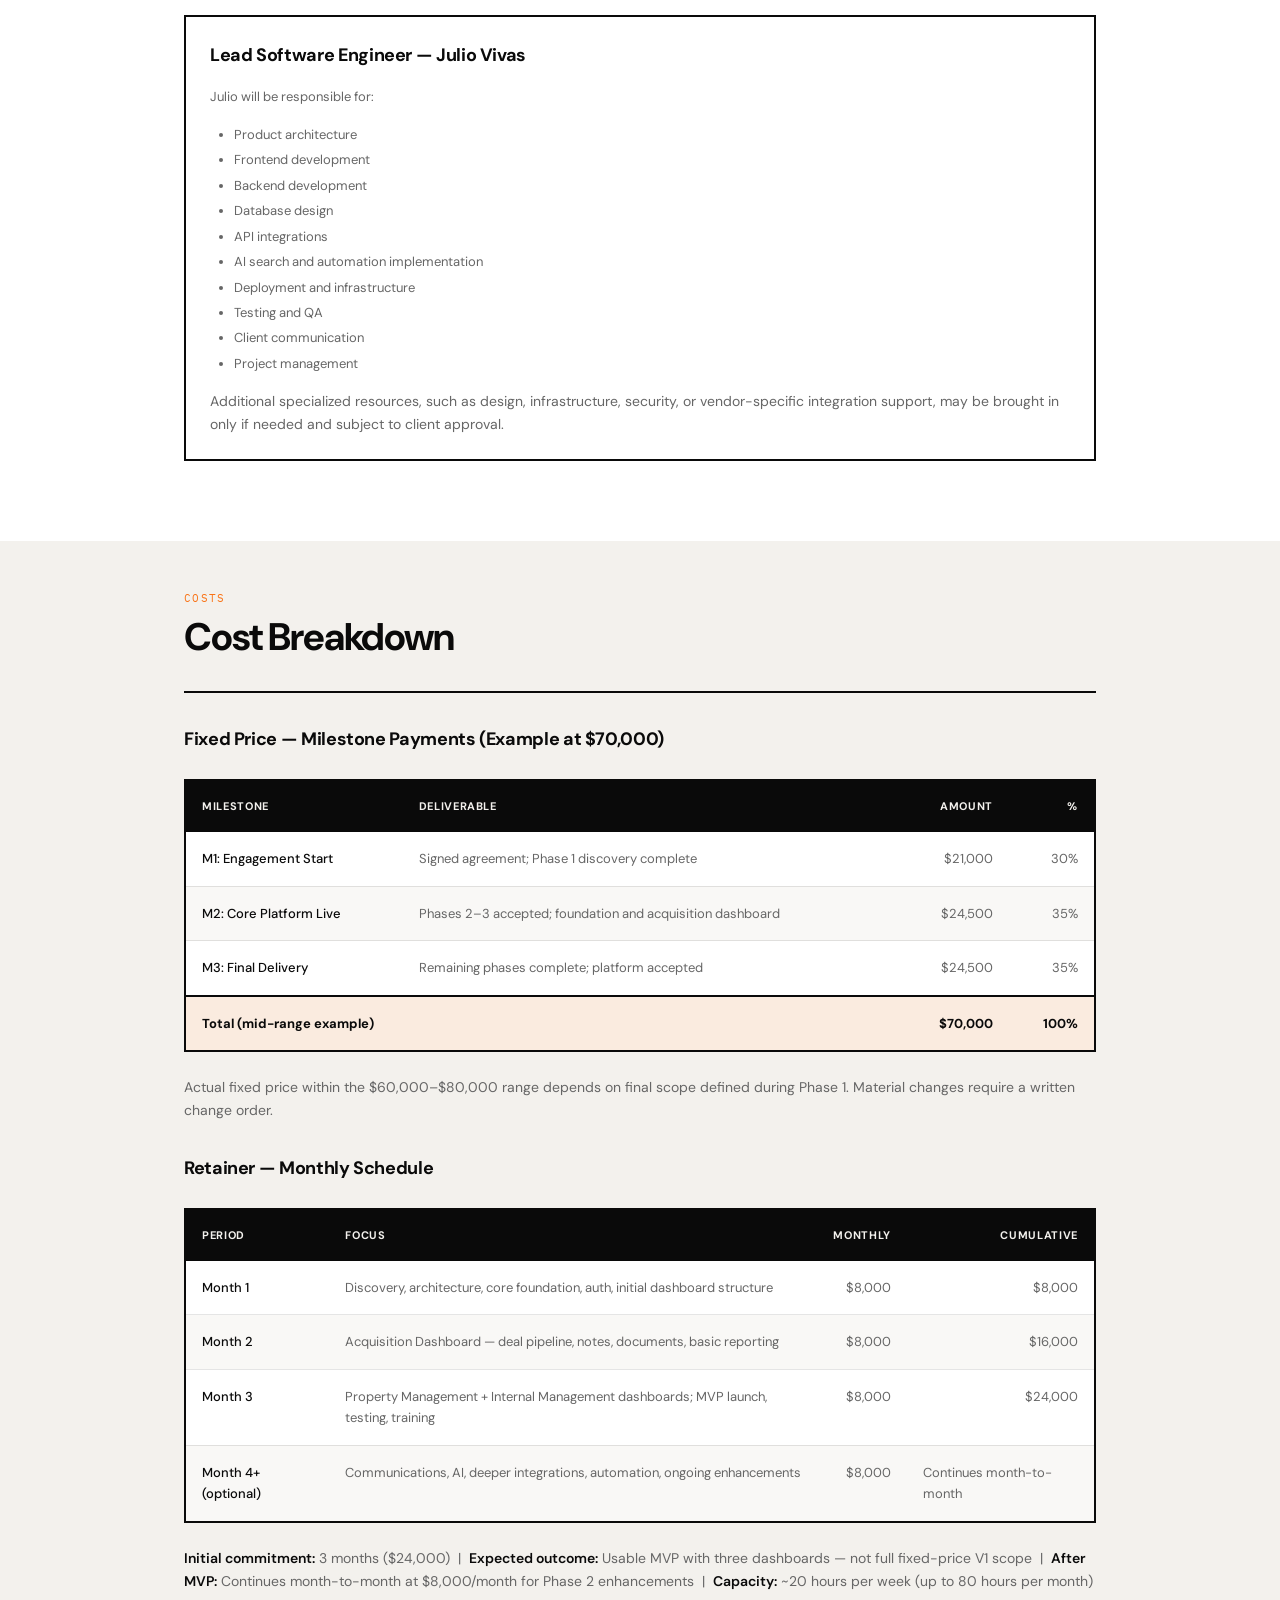
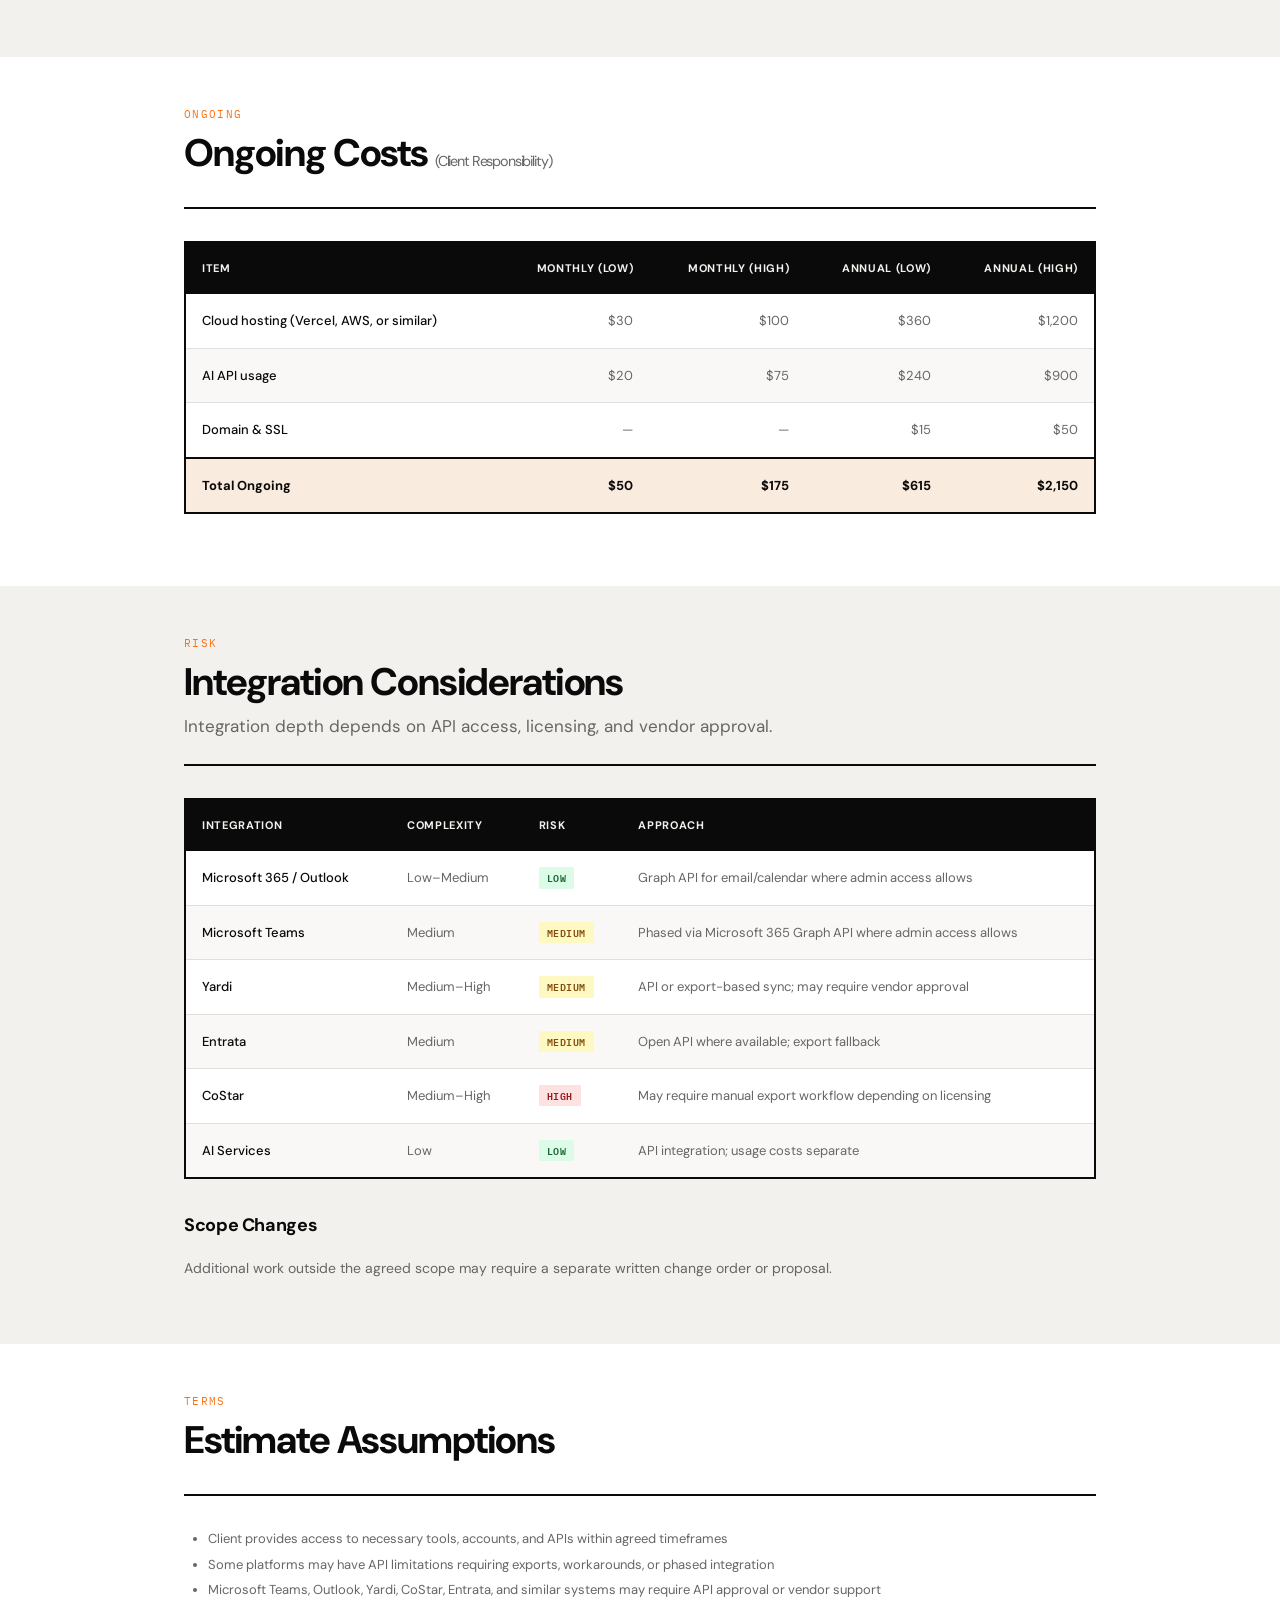
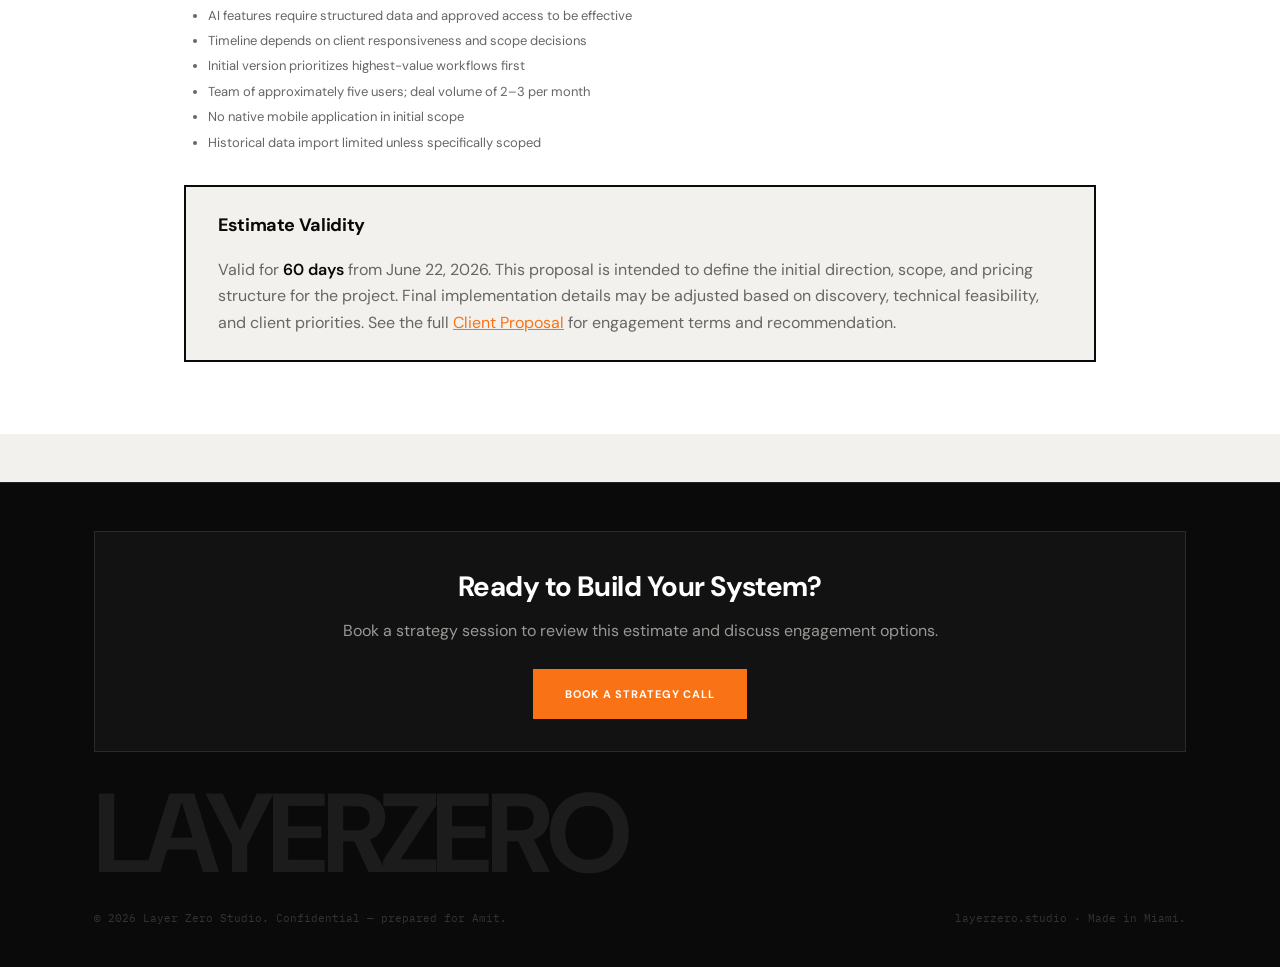
==== commit f5ba1156: "Clarify retainer vs fixed-price scope and lower ongoing cost estimates. Align proposal materials wit" ====
--- a/proposal/estimate.html
+++ b/proposal/estimate.html
@@ -76,7 +76,7 @@
       <div class="dashboard-card featured">
         <div class="dash-label">Recommended</div>
         <div class="dash-value">$8K/mo</div>
-        <div class="dash-sub">Foundation + MVP path</div>
+        <div class="dash-sub">Usable MVP — not full V1</div>
       </div>
     </div>
 
@@ -93,7 +93,7 @@
             </tbody>
           </table>
         </div>
-        <p style="margin-top:1rem;font-size:0.875rem;">Locked requirements, defined deliverables, and formal scope management. Additional work outside the agreed scope may require a separate written change order or proposal.</p>
+        <p style="margin-top:1rem;font-size:0.875rem;">Locked requirements, defined deliverables, formal scope management, risk buffer, and contractual delivery commitment for a production-ready V1. Best if the client wants the full V1 scope committed upfront.</p>
       </div>
       <div class="card dark-card highlight pricing-card">
         <h4 style="color:var(--lz-orange);">Option 2 — Recommended</h4>
@@ -104,14 +104,19 @@
             <tbody>
               <tr style="background:transparent!important;"><td style="color:rgba(243,241,237,0.6);border-color:rgba(255,255,255,0.1);">Capacity</td><td class="num" style="color:#fff;border-color:rgba(255,255,255,0.1);">~20 hrs/week (up to 80/mo)</td></tr>
               <tr style="background:transparent!important;"><td style="color:rgba(243,241,237,0.6);border-color:rgba(255,255,255,0.1);">Initial Commitment</td><td class="num" style="color:#fff;border-color:rgba(255,255,255,0.1);">3 months ($24,000)</td></tr>
-              <tr style="background:transparent!important;"><td style="color:rgba(243,241,237,0.6);border-color:rgba(255,255,255,0.1);">Typical initial output</td><td class="num" style="color:#fff;border-color:rgba(255,255,255,0.1);">Foundation + MVP path</td></tr>
+              <tr style="background:transparent!important;"><td style="color:rgba(243,241,237,0.6);border-color:rgba(255,255,255,0.1);">Expected outcome</td><td class="num" style="color:#fff;border-color:rgba(255,255,255,0.1);">Usable MVP — not full V1 scope</td></tr>
               <tr style="background:transparent!important;"><td style="color:rgba(243,241,237,0.6);border-color:rgba(255,255,255,0.1);">After Initial Term</td><td class="num" style="color:#fff;border-color:rgba(255,255,255,0.1);">Month-to-month at $8,000/mo</td></tr>
               <tr style="background:transparent!important;"><td style="color:rgba(243,241,237,0.6);border-color:rgba(255,255,255,0.1);">Delivery</td><td class="num" style="color:var(--lz-orange);border-color:rgba(255,255,255,0.1);">Iterative — not guaranteed full V1</td></tr>
             </tbody>
           </table>
         </div>
-        <p style="margin-top:1rem;font-size:0.875rem;color:rgba(243,241,237,0.8);">The initial three-month retainer funds development capacity for discovery, platform foundation, and an MVP path — not a contracted full V1 deliverable. It does not guarantee every advanced integration or AI feature in the first term. The engagement can continue month-to-month if needed.</p>
-      </div>
+        <p style="margin-top:1rem;font-size:0.875rem;color:rgba(243,241,237,0.8);">Best for iterative development — highest-value workflows first. The initial three-month retainer delivers a usable MVP, not every advanced integration, AI feature, or full production-ready V1 capability. Continues month-to-month after MVP for communications, AI, automation, and deeper integrations.</p>
+      </div>
+    </div>
+
+    <div class="callout" style="margin-top:2rem;">
+      <h3>Key Distinction</h3>
+      <p style="margin-bottom:1rem;"><strong>The initial 3-month retainer is designed to deliver a usable MVP, not every advanced capability in the full V1 roadmap. The fixed-price option is higher because it includes a formally scoped production-ready V1, delivery commitment, and project risk buffer.</strong></p>
     </div>
 
     <div class="callout" style="margin-top:2rem;">
@@ -122,13 +127,59 @@
           <tbody>
             <tr><td><strong>MVP</strong></td><td>8–12 weeks</td><td>Discovery, platform foundation, acquisition dashboard, and earliest usable workflows</td></tr>
             <tr><td><strong>Production-ready V1</strong></td><td>12–16 weeks</td><td>All three dashboards, core integrations, initial AI features, QA, training, and launch</td></tr>
-            <tr><td><strong>Retainer initial commitment</strong></td><td>3 months ($24,000)</td><td>Foundation + MVP path — not every advanced integration or AI feature</td></tr>
+            <tr><td><strong>Retainer initial commitment</strong></td><td>3 months ($24,000)</td><td>Usable MVP with three dashboards — not every advanced integration, AI feature, or full production-ready V1 capability</td></tr>
             <tr><td><strong>Fixed price V1</strong></td><td>$60,000–$80,000</td><td>Formally scoped V1 with defined deliverables, risk buffer, and contractual delivery commitment</td></tr>
           </tbody>
         </table>
       </div>
-      <p style="margin-top:1rem;font-size:0.875rem;margin-bottom:0;">This is a lean internal operating system for approximately 5 users and 2–3 acquisitions reviewed per month, not a year-long enterprise rollout. <strong>Fixed price</strong> reflects a formally scoped V1 with defined deliverables, risk buffer, and delivery commitment. <strong>The retainer</strong> provides iterative, prioritized delivery — the initial three-month term typically delivers a usable MVP, with month-to-month continuation available to reach production-ready V1.</p>
-    </div>
+      <p style="margin-top:1rem;font-size:0.875rem;margin-bottom:0;">This is a lean internal operating system for approximately 5 users and 2–3 acquisitions reviewed per month, not a year-long enterprise rollout.</p>
+    </div>
+  </div>
+</section>
+
+<!-- What the Initial 3-Month Retainer Covers -->
+<section class="section reveal">
+  <div class="container">
+    <header class="section-header">
+      <span class="section-num">Retainer</span>
+      <h2>What the Initial 3-Month Retainer Covers</h2>
+      <p class="section-summary">Month-by-month deliverables for the $24,000 initial commitment.</p>
+    </header>
+
+    <div class="table-wrap data-table-wrap">
+      <table class="data-table">
+        <thead><tr><th>Month</th><th>Focus</th><th>Deliverables</th></tr></thead>
+        <tbody>
+          <tr><td><strong>Month 1</strong></td><td>Foundation</td><td>Discovery and workflow mapping; technical architecture; database/data model; core platform foundation; authentication and user access; initial dashboard structure</td></tr>
+          <tr><td><strong>Month 2</strong></td><td>Acquisition</td><td>Acquisition Dashboard; deal pipeline; deal notes; document organization; internal workflow structure; basic reporting/visibility</td></tr>
+          <tr><td><strong>Month 3</strong></td><td>MVP launch</td><td>Property Management Dashboard; Internal Management Dashboard; MVP launch; user testing; initial training; feedback-driven adjustments</td></tr>
+        </tbody>
+      </table>
+    </div>
+
+    <p style="margin-top:1rem;font-size:0.875rem;"><strong>Expected outcome after Month 3:</strong> A usable MVP the team can begin using daily. Not the same scope as the $60,000–$80,000 fixed-price production-ready V1.</p>
+  </div>
+</section>
+
+<!-- Phase 2 Enhancements -->
+<section class="section alt reveal">
+  <div class="container">
+    <header class="section-header">
+      <span class="section-num">Phase 2</span>
+      <h2>Optional Month-to-Month Enhancements</h2>
+      <p class="section-summary">After the MVP — continued work at $8,000/month, prioritized monthly.</p>
+    </header>
+
+    <ul class="bullet-list">
+      <li>Communications integrations</li>
+      <li>AI-powered search</li>
+      <li>AI-assisted summaries</li>
+      <li>Workflow automation</li>
+      <li>Deeper Yardi/Entrata/CoStar visibility</li>
+      <li>Advanced reporting</li>
+      <li>Additional dashboards or workflows</li>
+      <li>Ongoing support and improvements</li>
+    </ul>
   </div>
 </section>
 
@@ -218,13 +269,14 @@
       <table class="data-table">
         <thead><tr><th>Period</th><th>Focus</th><th class="num">Monthly</th><th class="num">Cumulative</th></tr></thead>
         <tbody>
-          <tr><td>Months 1–2</td><td>Phases 1–3: Discovery, foundation, and acquisition dashboard (MVP path)</td><td class="num">$8,000</td><td class="num">$16,000</td></tr>
-          <tr><td>Month 3</td><td>Phases 4–5: Property management and internal dashboards (if prioritized)</td><td class="num">$8,000</td><td class="num">$24,000</td></tr>
-          <tr><td>Month 4+ (optional)</td><td>Phases 6–8, integrations, AI, launch, and ongoing enhancements</td><td class="num">$8,000</td><td>Continues month-to-month</td></tr>
-        </tbody>
-      </table>
-    </div>
-    <p style="font-size:0.875rem;"><strong>Initial commitment:</strong> 3 months ($24,000) &nbsp;|&nbsp; <strong>Typical initial output:</strong> Foundation + MVP path, not every advanced integration or AI feature &nbsp;|&nbsp; <strong>After initial term:</strong> Continues month-to-month at $8,000/month unless canceled &nbsp;|&nbsp; <strong>Capacity:</strong> ~20 hours per week (up to 80 hours per month)</p>
+          <tr><td>Month 1</td><td>Discovery, architecture, core foundation, auth, initial dashboard structure</td><td class="num">$8,000</td><td class="num">$8,000</td></tr>
+          <tr><td>Month 2</td><td>Acquisition Dashboard — deal pipeline, notes, documents, basic reporting</td><td class="num">$8,000</td><td class="num">$16,000</td></tr>
+          <tr><td>Month 3</td><td>Property Management + Internal Management dashboards; MVP launch, testing, training</td><td class="num">$8,000</td><td class="num">$24,000</td></tr>
+          <tr><td>Month 4+ (optional)</td><td>Communications, AI, deeper integrations, automation, ongoing enhancements</td><td class="num">$8,000</td><td>Continues month-to-month</td></tr>
+        </tbody>
+      </table>
+    </div>
+    <p style="font-size:0.875rem;"><strong>Initial commitment:</strong> 3 months ($24,000) &nbsp;|&nbsp; <strong>Expected outcome:</strong> Usable MVP with three dashboards — not full fixed-price V1 scope &nbsp;|&nbsp; <strong>After MVP:</strong> Continues month-to-month at $8,000/month for Phase 2 enhancements &nbsp;|&nbsp; <strong>Capacity:</strong> ~20 hours per week (up to 80 hours per month)</p>
   </div>
 </section>
 
@@ -239,10 +291,10 @@
       <table class="data-table">
         <thead><tr><th>Item</th><th class="num">Monthly (Low)</th><th class="num">Monthly (High)</th><th class="num">Annual (Low)</th><th class="num">Annual (High)</th></tr></thead>
         <tbody>
-          <tr><td>Cloud hosting (AWS/Azure)</td><td class="num">$200</td><td class="num">$500</td><td class="num">$2,400</td><td class="num">$6,000</td></tr>
-          <tr><td>AI API usage</td><td class="num">$50</td><td class="num">$200</td><td class="num">$600</td><td class="num">$2,400</td></tr>
+          <tr><td>Cloud hosting (Vercel, AWS, or similar)</td><td class="num">$30</td><td class="num">$100</td><td class="num">$360</td><td class="num">$1,200</td></tr>
+          <tr><td>AI API usage</td><td class="num">$20</td><td class="num">$75</td><td class="num">$240</td><td class="num">$900</td></tr>
           <tr><td>Domain &amp; SSL</td><td class="num">—</td><td class="num">—</td><td class="num">$15</td><td class="num">$50</td></tr>
-          <tr class="table-subtotal"><td>Total Ongoing</td><td class="num">$250</td><td class="num">$700</td><td class="num">$3,015</td><td class="num">$8,450</td></tr>
+          <tr class="table-subtotal"><td>Total Ongoing</td><td class="num">$50</td><td class="num">$175</td><td class="num">$615</td><td class="num">$2,150</td></tr>
         </tbody>
       </table>
     </div>
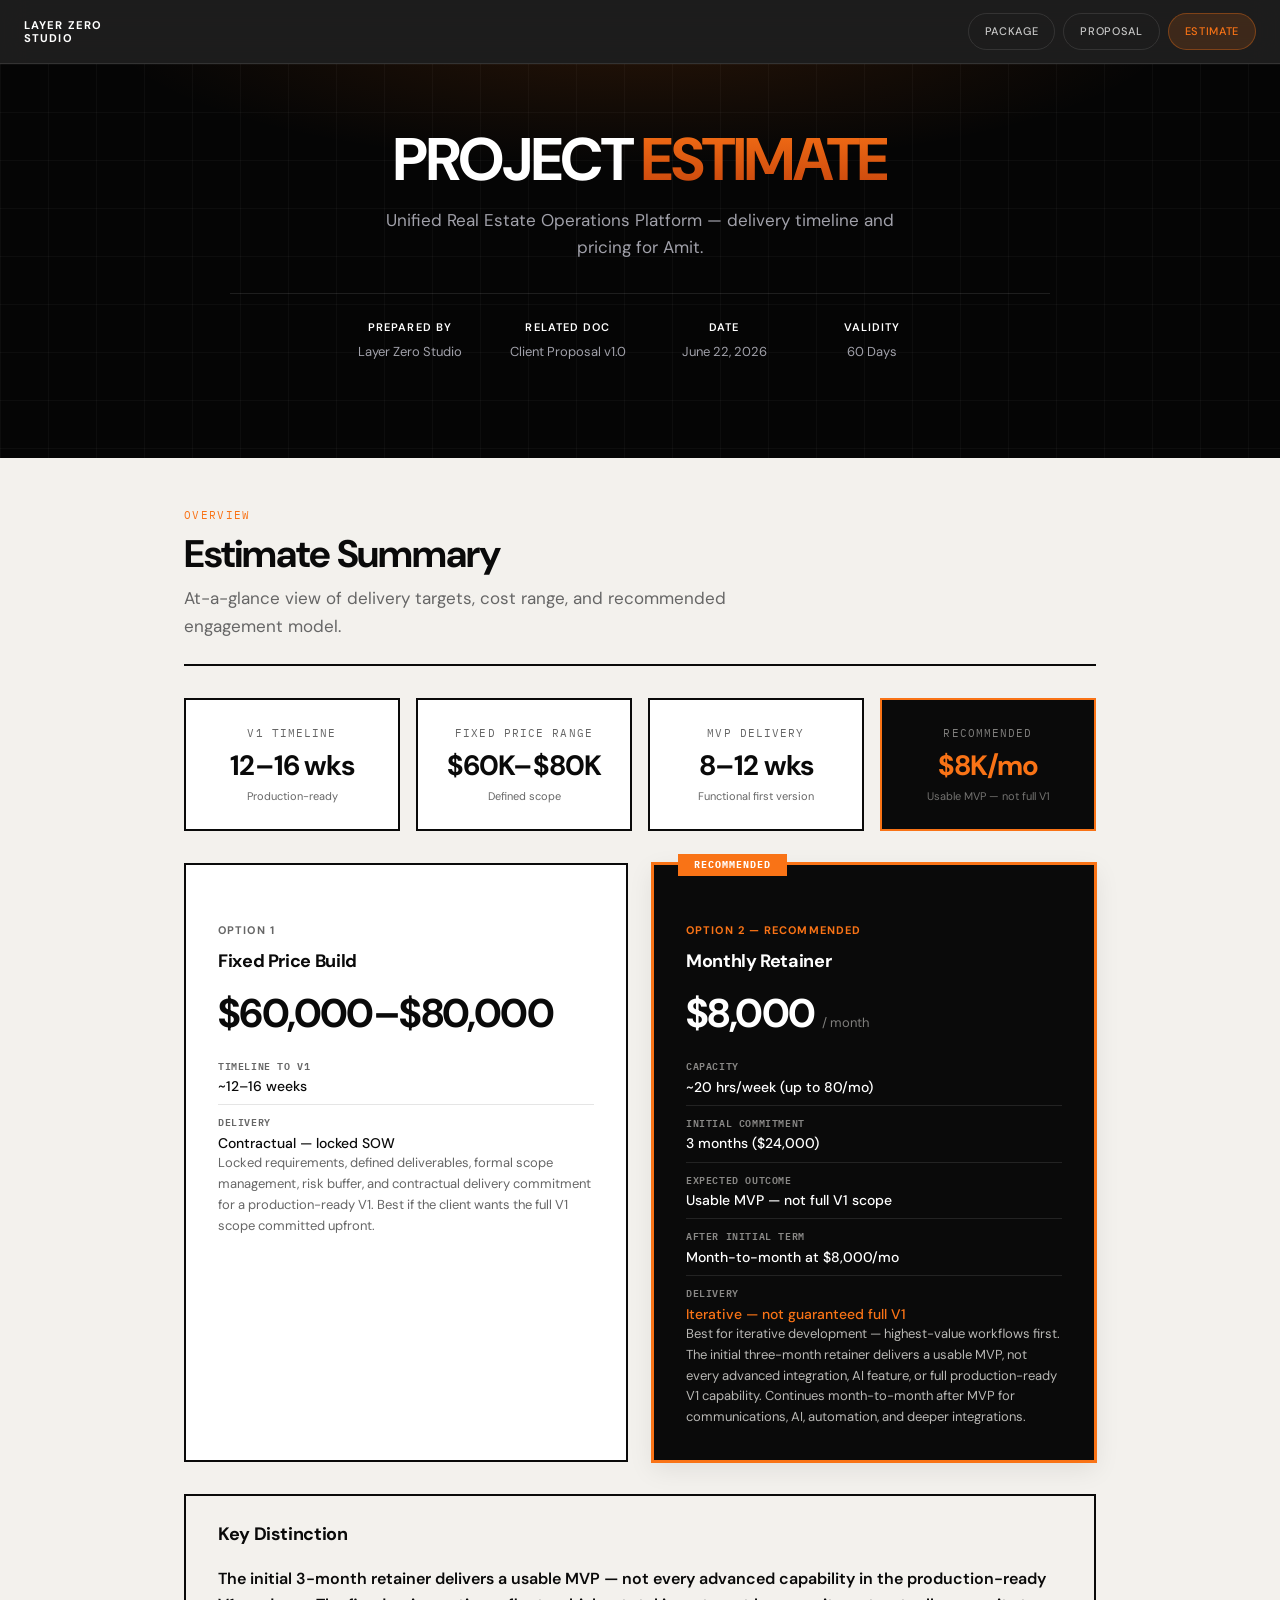
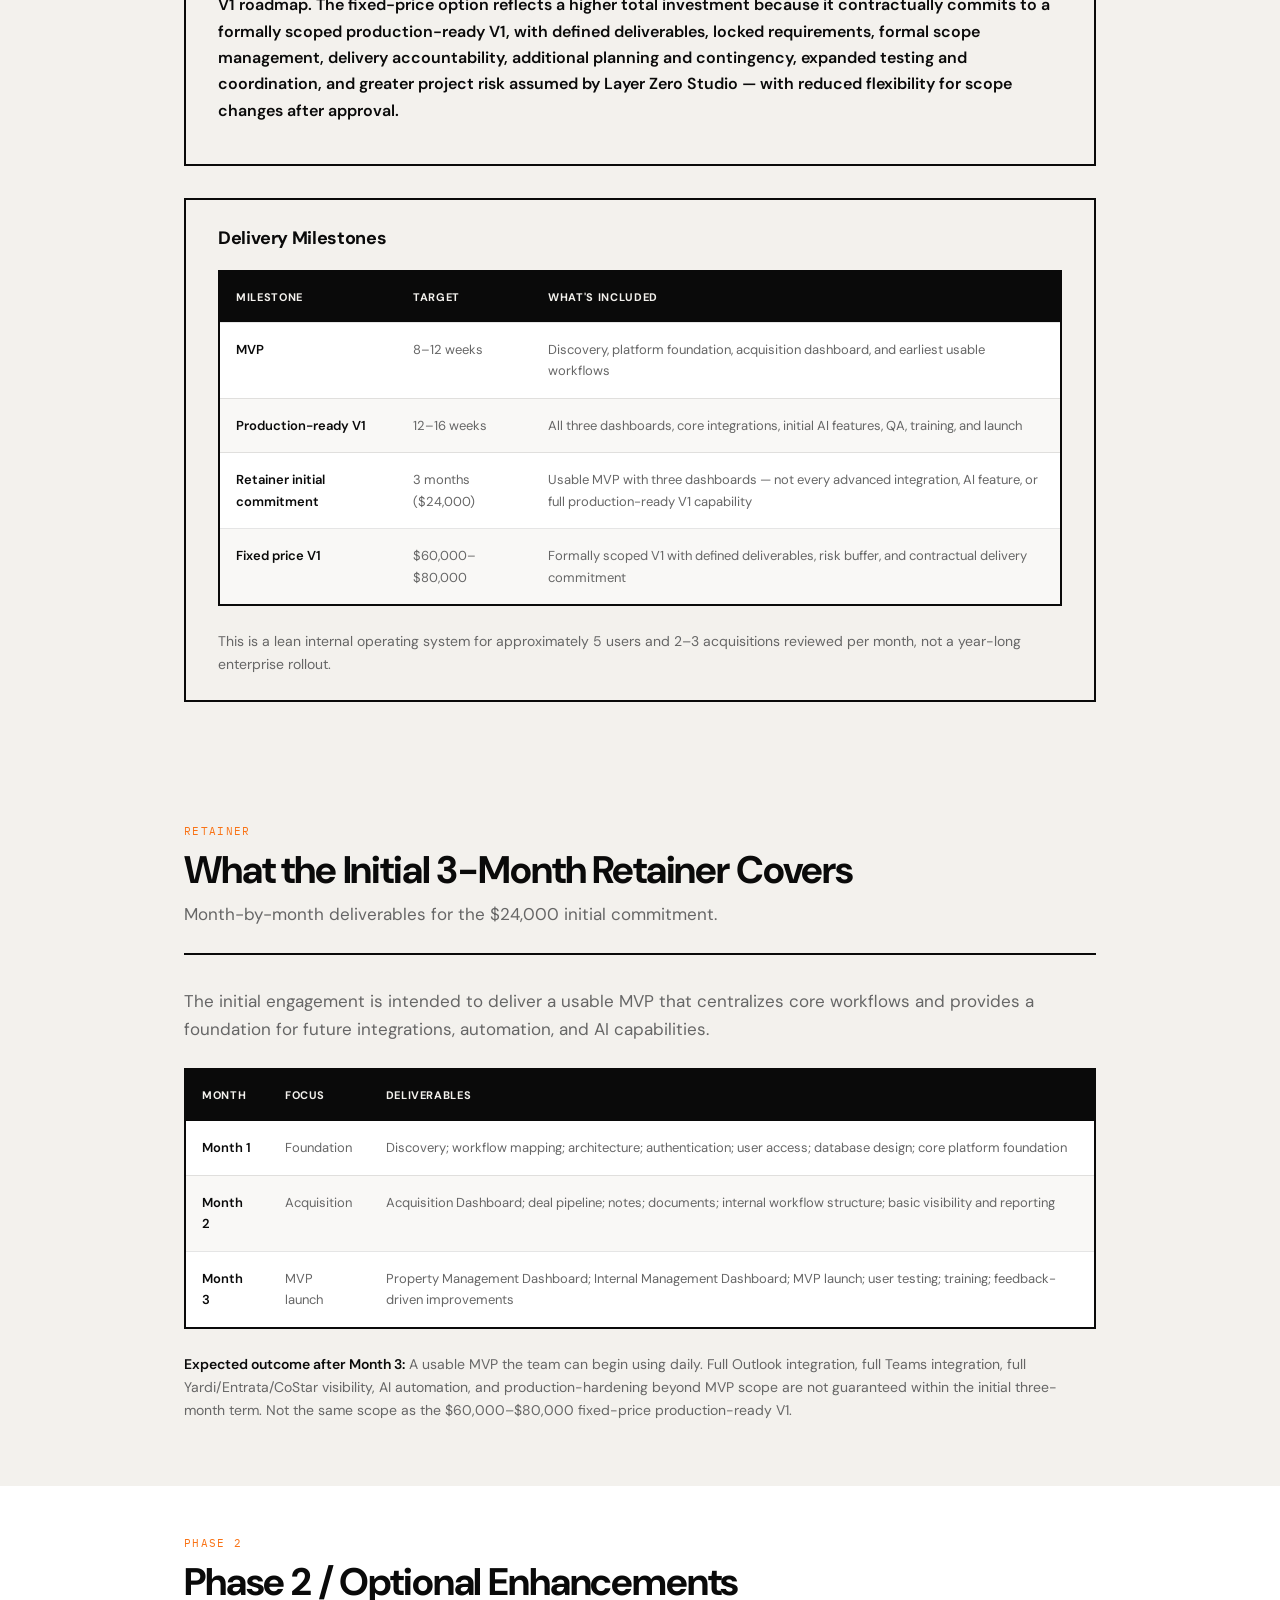
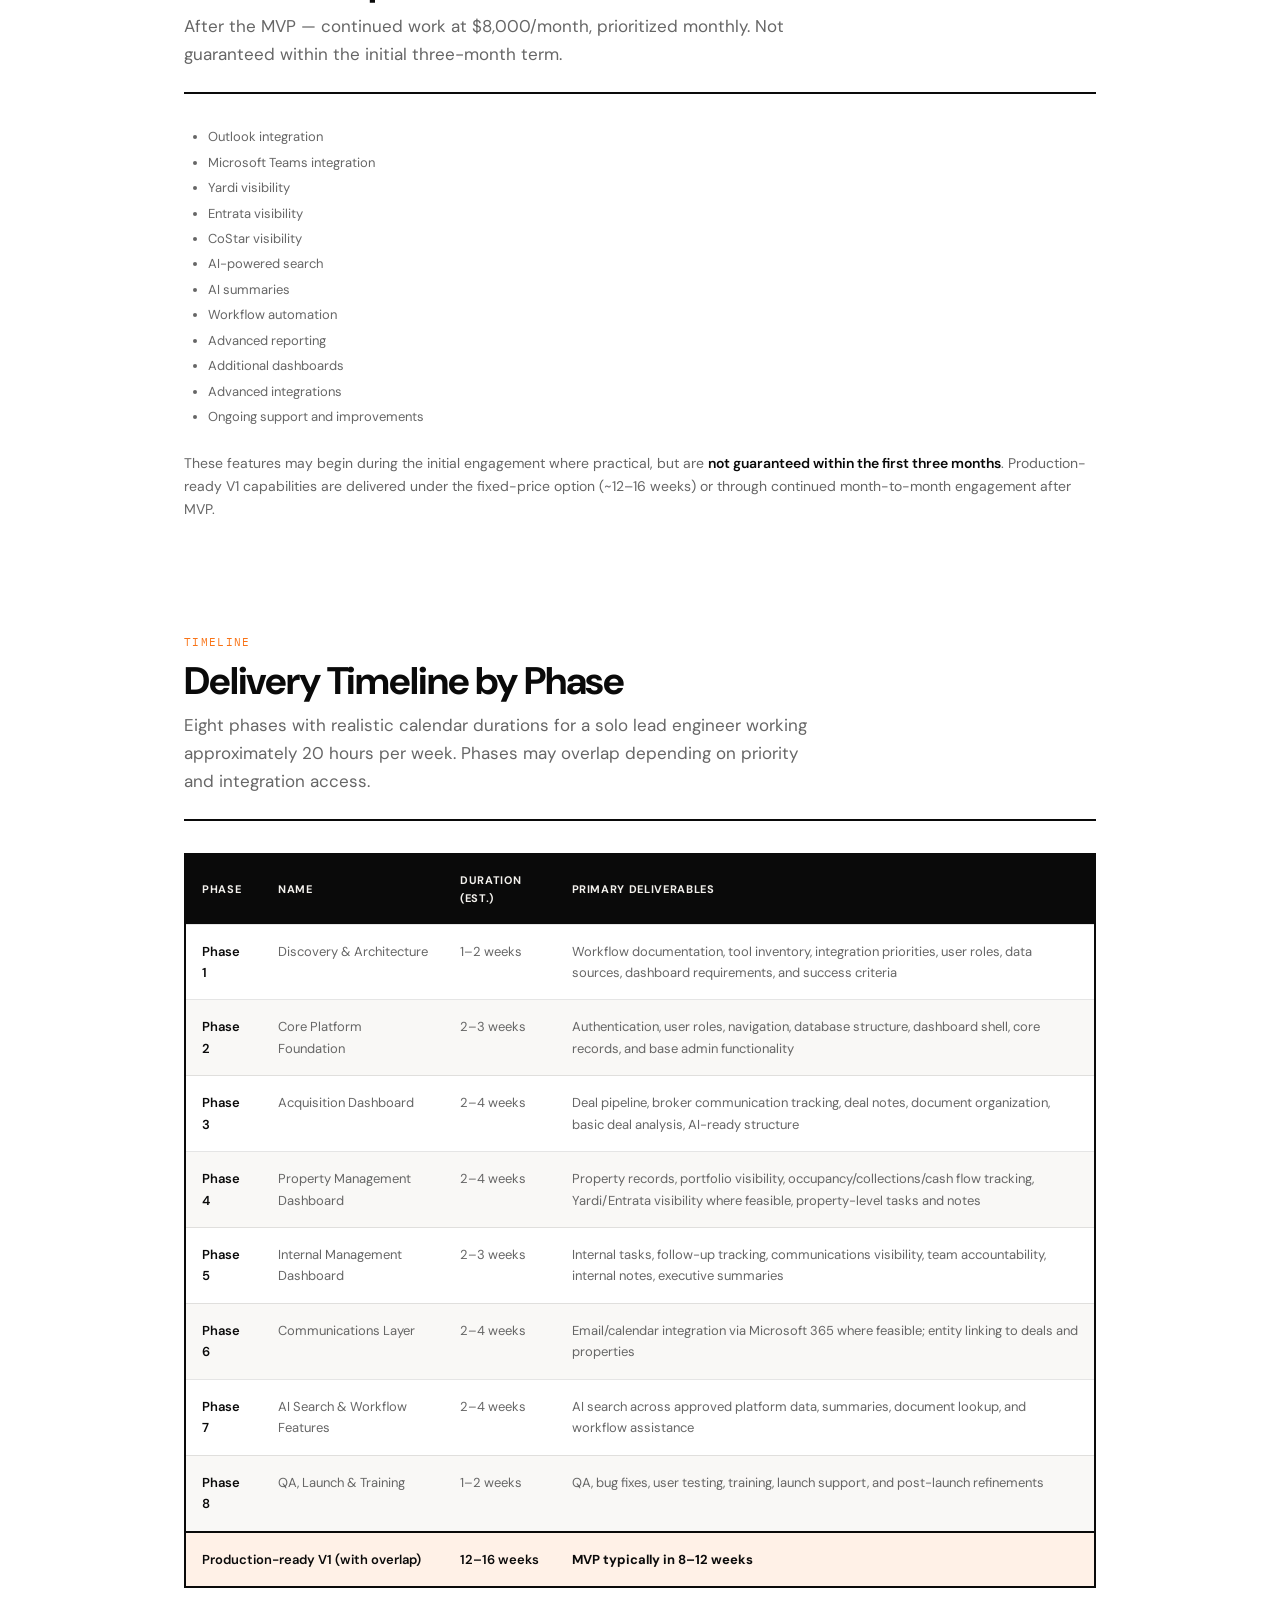
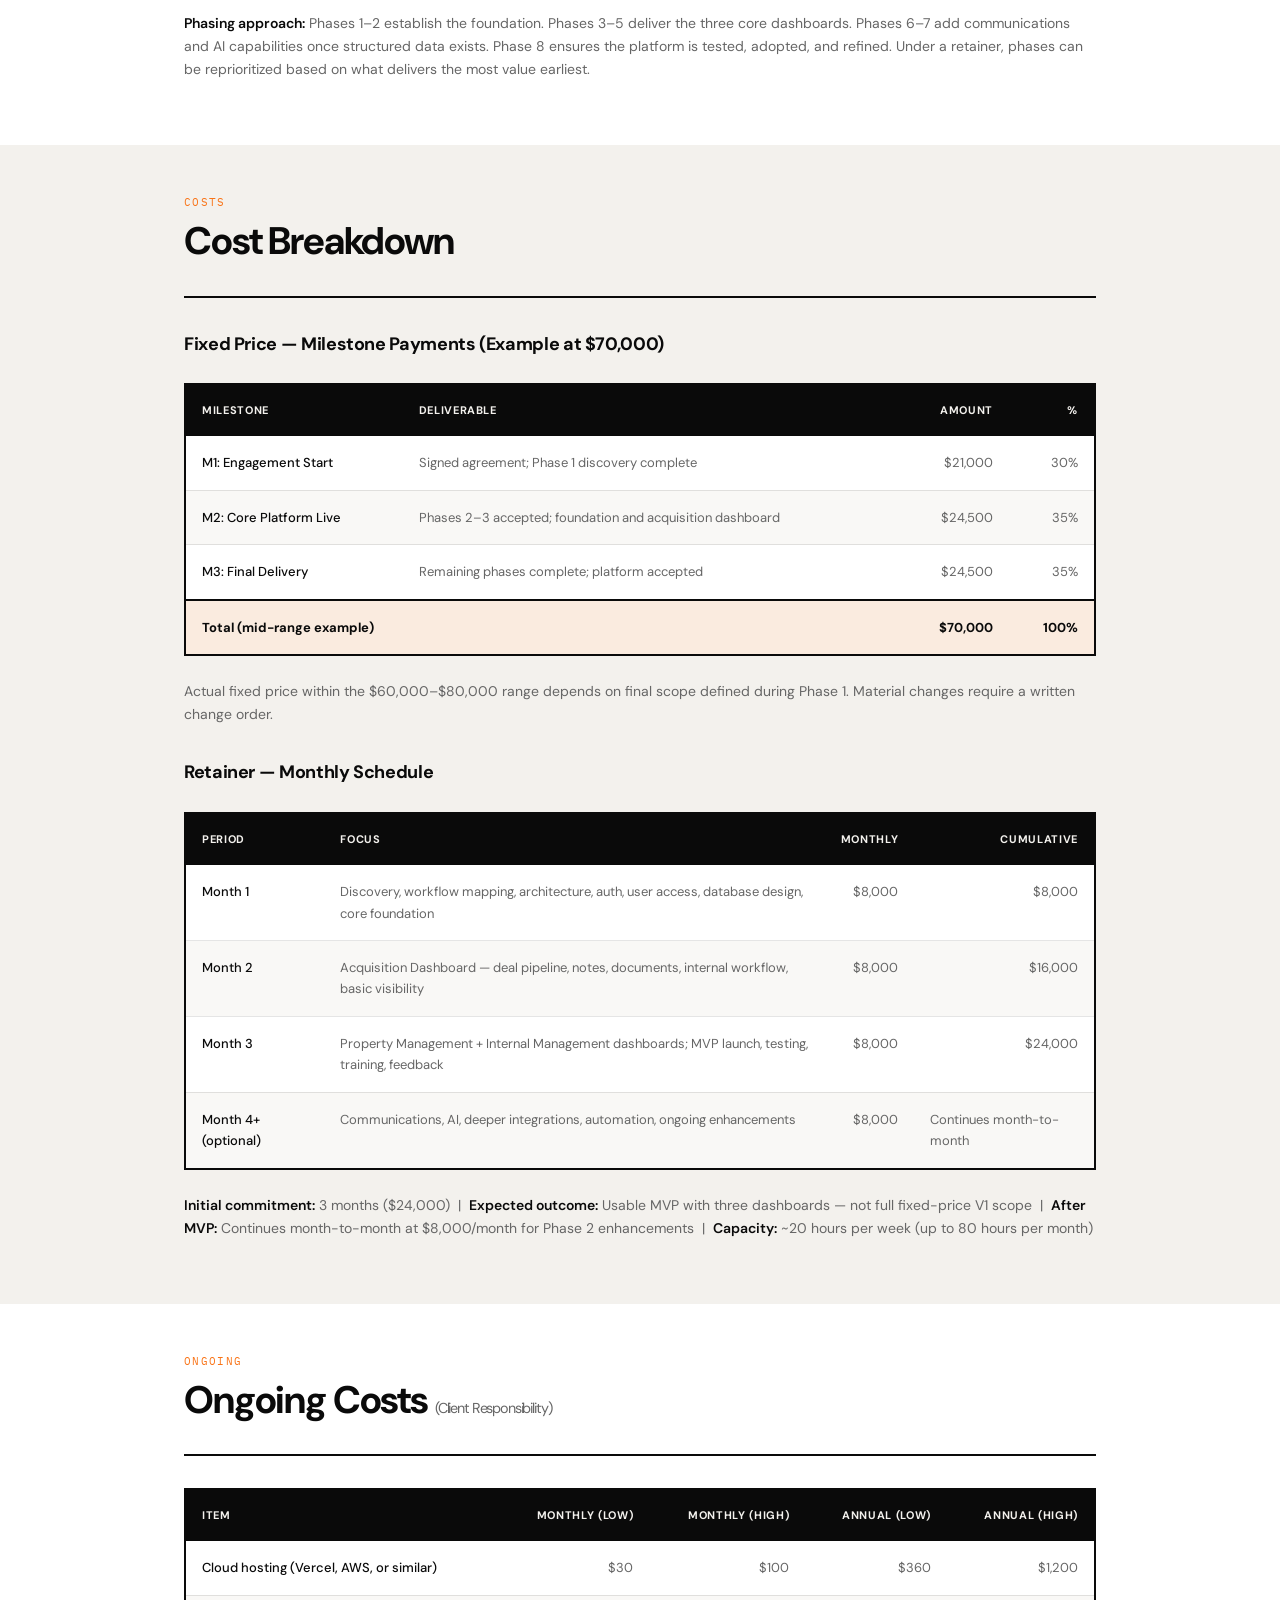
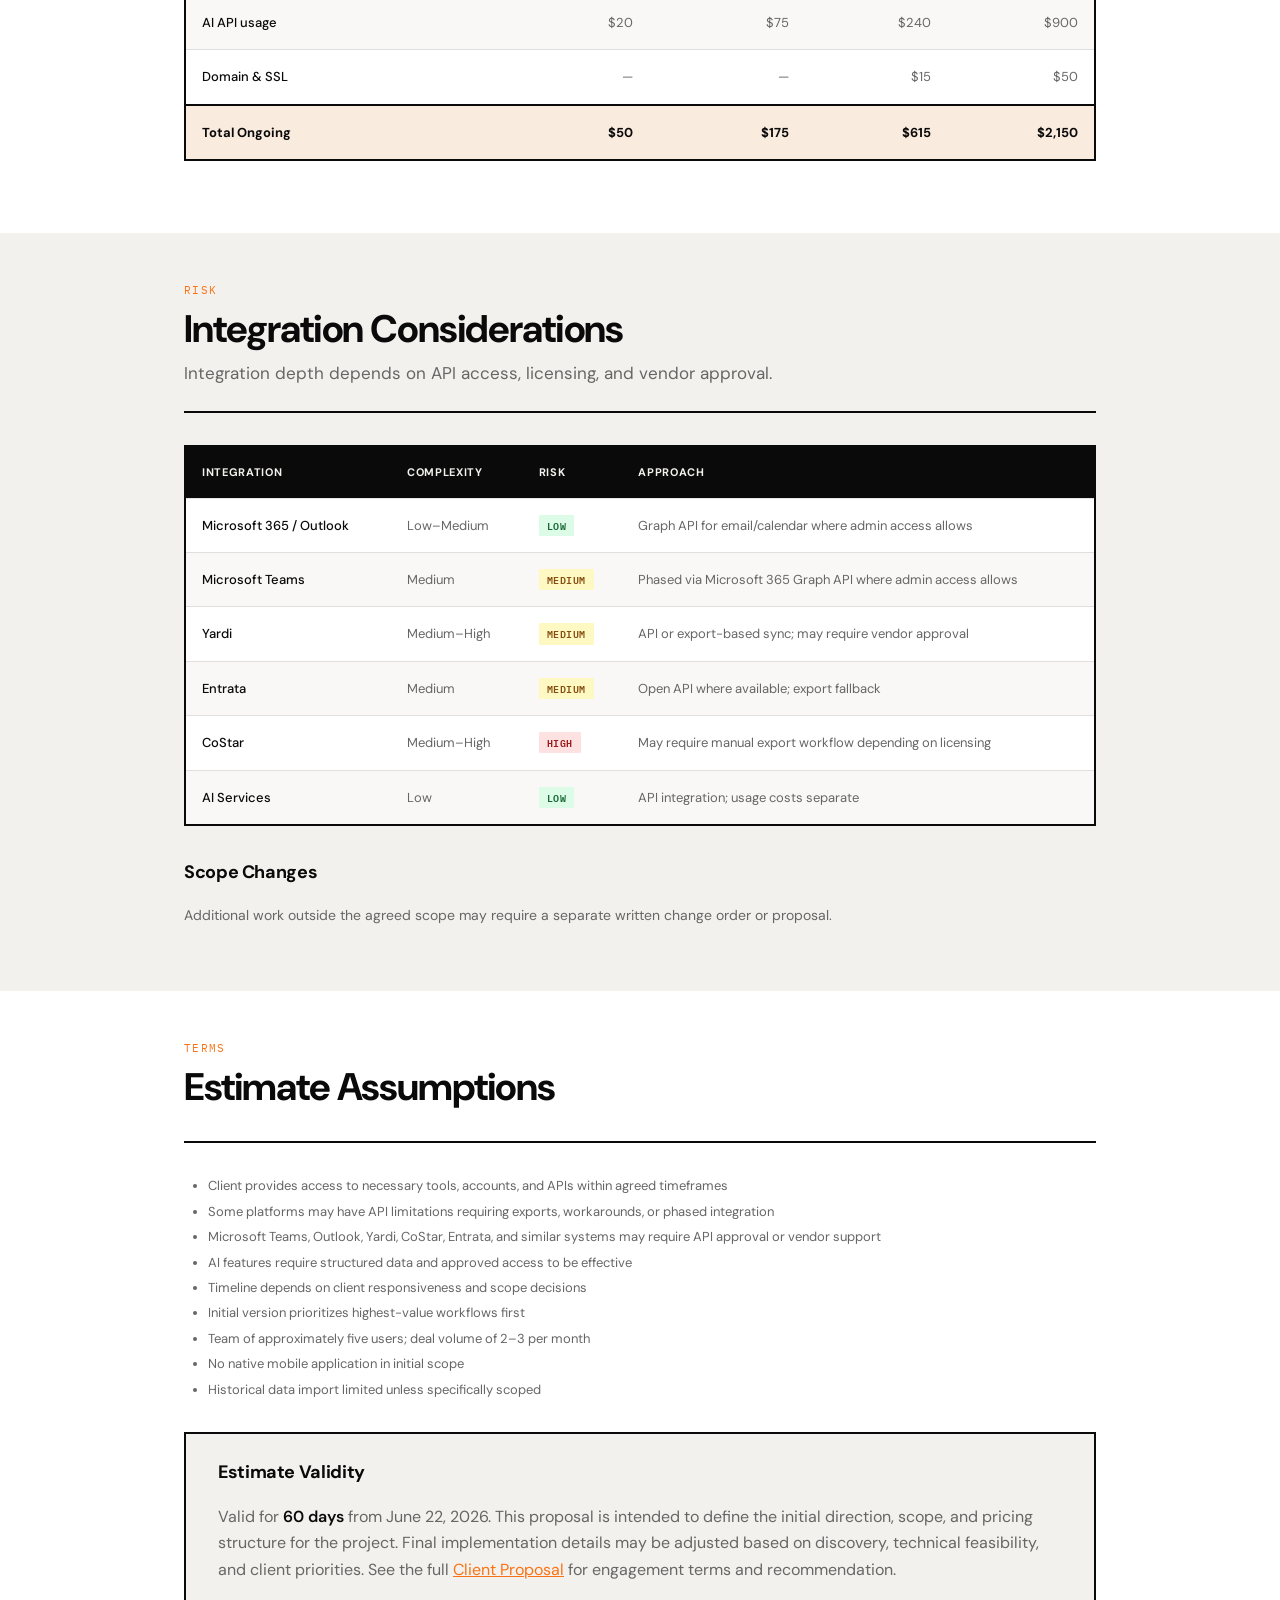
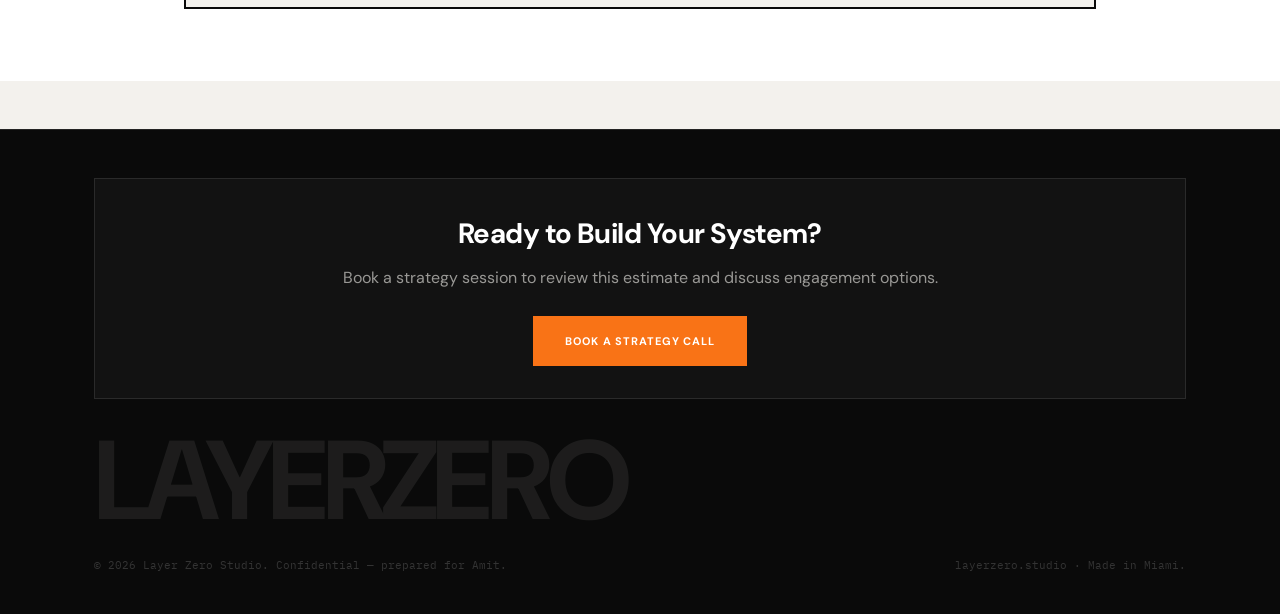
==== commit a7e3ae47: "Optimize proposal site for mobile viewing and fix pricing card layout. Add hamburger navigation, res" ====
--- a/proposal/estimate.html
+++ b/proposal/estimate.html
@@ -2,11 +2,11 @@
 <html lang="en">
 <head>
   <meta charset="UTF-8">
-  <meta name="viewport" content="width=device-width, initial-scale=1.0">
+  <meta name="viewport" content="width=device-width, initial-scale=1.0, viewport-fit=cover">
   <title>Project Estimate — Amit | Layer Zero Studio</title>
-  <meta name="description" content="Delivery timeline, resource allocation, and pricing estimate for the Unified Real Estate Operations Platform.">
+  <meta name="description" content="Delivery timeline and pricing estimate for the Unified Real Estate Operations Platform.">
   <meta property="og:title" content="Project Estimate — Amit | Layer Zero Studio">
-  <meta property="og:description" content="Delivery timeline, resource allocation, and pricing for Amit's platform build.">
+  <meta property="og:description" content="Delivery timeline and pricing for Amit's platform build.">
   <meta property="og:type" content="website">
   <link rel="icon" href="assets/logo.svg" type="image/svg+xml">
   <link rel="preconnect" href="https://fonts.googleapis.com">
@@ -19,13 +19,6 @@
 <nav class="nav">
   <div class="nav-progress" aria-hidden="true"></div>
   <a href="https://www.layerzero.studio" class="nav-logo" target="_blank" rel="noopener">
-    <div class="nav-logo-mark">
-      <svg viewBox="0 0 40 40" fill="none" xmlns="http://www.w3.org/2000/svg" aria-hidden="true">
-        <rect width="40" height="40" fill="#f97316"/>
-        <path d="M8 28V12h6.5c3.2 0 5.3 1.8 5.3 4.6 0 2.1-1.2 3.6-3.1 4.2L22 28h-3.4l-4.6-6.4H11.2V28H8zm3.2-9.4h3.1c1.5 0 2.4-.8 2.4-2.1s-.9-2.1-2.4-2.1h-3.1v4.2z" fill="#050505"/>
-        <rect x="24" y="12" width="3" height="16" fill="#050505"/>
-      </svg>
-    </div>
     <div class="nav-logo-text">Layer Zero<br>Studio</div>
   </a>
   <div class="nav-links">
@@ -33,12 +26,22 @@
     <a href="proposal.html">Proposal</a>
     <a href="estimate.html" class="active">Estimate</a>
   </div>
+  <button type="button" class="nav-toggle" aria-label="Open menu" aria-expanded="false" aria-controls="mobile-nav">
+    <span class="nav-toggle-bar"></span>
+    <span class="nav-toggle-bar"></span>
+    <span class="nav-toggle-bar"></span>
+  </button>
+  <div class="nav-mobile" id="mobile-nav">
+    <a href="index.html">Package</a>
+    <a href="proposal.html">Proposal</a>
+    <a href="estimate.html" class="active">Estimate</a>
+  </div>
 </nav>
 
 <section class="hero">
   <div class="hero-inner">
     <h1>Project <span class="accent">Estimate</span></h1>
-    <p class="hero-sub">Unified Real Estate Operations Platform — delivery timeline, resource allocation, and pricing for Amit.</p>
+    <p class="hero-sub">Unified Real Estate Operations Platform — delivery timeline and pricing for Amit.</p>
     <div class="hero-meta">
       <div><strong>Prepared By</strong> Layer Zero Studio</div>
       <div><strong>Related Doc</strong> Client Proposal v1.0</div>
@@ -80,43 +83,43 @@
       </div>
     </div>
 
-    <div class="card-grid" style="grid-template-columns: 1fr 1fr;">
+    <div class="card-grid card-grid--pricing">
       <div class="card pricing-card">
         <h4>Option 1</h4>
         <h3>Fixed Price Build</h3>
         <div class="price-tag"><span class="amount">$60,000–$80,000</span></div>
-        <div class="table-wrap" style="border:none;margin:0;">
+        <div class="table-wrap">
           <table class="data-table">
             <tbody>
               <tr><td>Timeline to V1</td><td class="num">~12–16 weeks</td></tr>
-              <tr><td>Delivery</td><td>Contractual — locked SOW</td></tr>
+              <tr><td>Delivery</td><td class="num">Contractual — locked SOW</td></tr>
             </tbody>
           </table>
         </div>
-        <p style="margin-top:1rem;font-size:0.875rem;">Locked requirements, defined deliverables, formal scope management, risk buffer, and contractual delivery commitment for a production-ready V1. Best if the client wants the full V1 scope committed upfront.</p>
+        <p>Locked requirements, defined deliverables, formal scope management, risk buffer, and contractual delivery commitment for a production-ready V1. Best if the client wants the full V1 scope committed upfront.</p>
       </div>
       <div class="card dark-card highlight pricing-card">
-        <h4 style="color:var(--lz-orange);">Option 2 — Recommended</h4>
+        <h4 class="pricing-card-label">Option 2 — Recommended</h4>
         <h3>Monthly Retainer</h3>
-        <div class="price-tag"><span class="amount" style="color:#fff;">$8,000</span><span class="period" style="color:rgba(243,241,237,0.5);">/ month</span></div>
-        <div class="table-wrap" style="border:none;margin:0;background:transparent;">
-          <table class="data-table">
+        <div class="price-tag"><span class="amount">$8,000</span><span class="period">/ month</span></div>
+        <div class="table-wrap">
+          <table class="data-table data-table--dark">
             <tbody>
-              <tr style="background:transparent!important;"><td style="color:rgba(243,241,237,0.6);border-color:rgba(255,255,255,0.1);">Capacity</td><td class="num" style="color:#fff;border-color:rgba(255,255,255,0.1);">~20 hrs/week (up to 80/mo)</td></tr>
-              <tr style="background:transparent!important;"><td style="color:rgba(243,241,237,0.6);border-color:rgba(255,255,255,0.1);">Initial Commitment</td><td class="num" style="color:#fff;border-color:rgba(255,255,255,0.1);">3 months ($24,000)</td></tr>
-              <tr style="background:transparent!important;"><td style="color:rgba(243,241,237,0.6);border-color:rgba(255,255,255,0.1);">Expected outcome</td><td class="num" style="color:#fff;border-color:rgba(255,255,255,0.1);">Usable MVP — not full V1 scope</td></tr>
-              <tr style="background:transparent!important;"><td style="color:rgba(243,241,237,0.6);border-color:rgba(255,255,255,0.1);">After Initial Term</td><td class="num" style="color:#fff;border-color:rgba(255,255,255,0.1);">Month-to-month at $8,000/mo</td></tr>
-              <tr style="background:transparent!important;"><td style="color:rgba(243,241,237,0.6);border-color:rgba(255,255,255,0.1);">Delivery</td><td class="num" style="color:var(--lz-orange);border-color:rgba(255,255,255,0.1);">Iterative — not guaranteed full V1</td></tr>
+              <tr><td>Capacity</td><td class="num">~20 hrs/week (up to 80/mo)</td></tr>
+              <tr><td>Initial Commitment</td><td class="num">3 months ($24,000)</td></tr>
+              <tr><td>Expected outcome</td><td class="num">Usable MVP — not full V1 scope</td></tr>
+              <tr><td>After Initial Term</td><td class="num">Month-to-month at $8,000/mo</td></tr>
+              <tr><td>Delivery</td><td class="num pricing-accent">Iterative — not guaranteed full V1</td></tr>
             </tbody>
           </table>
         </div>
-        <p style="margin-top:1rem;font-size:0.875rem;color:rgba(243,241,237,0.8);">Best for iterative development — highest-value workflows first. The initial three-month retainer delivers a usable MVP, not every advanced integration, AI feature, or full production-ready V1 capability. Continues month-to-month after MVP for communications, AI, automation, and deeper integrations.</p>
+        <p>Best for iterative development — highest-value workflows first. The initial three-month retainer delivers a usable MVP, not every advanced integration, AI feature, or full production-ready V1 capability. Continues month-to-month after MVP for communications, AI, automation, and deeper integrations.</p>
       </div>
     </div>
 
     <div class="callout" style="margin-top:2rem;">
       <h3>Key Distinction</h3>
-      <p style="margin-bottom:1rem;"><strong>The initial 3-month retainer is designed to deliver a usable MVP, not every advanced capability in the full V1 roadmap. The fixed-price option is higher because it includes a formally scoped production-ready V1, delivery commitment, and project risk buffer.</strong></p>
+      <p style="margin-bottom:1rem;"><strong>The initial 3-month retainer delivers a usable MVP — not every advanced capability in the production-ready V1 roadmap. The fixed-price option reflects a higher total investment because it contractually commits to a formally scoped production-ready V1, with defined deliverables, locked requirements, formal scope management, delivery accountability, additional planning and contingency, expanded testing and coordination, and greater project risk assumed by Layer Zero Studio — with reduced flexibility for scope changes after approval.</strong></p>
     </div>
 
     <div class="callout" style="margin-top:2rem;">
@@ -146,18 +149,20 @@
       <p class="section-summary">Month-by-month deliverables for the $24,000 initial commitment.</p>
     </header>
 
+    <p class="lead" style="margin-bottom:1.5rem;">The initial engagement is intended to deliver a usable MVP that centralizes core workflows and provides a foundation for future integrations, automation, and AI capabilities.</p>
+
     <div class="table-wrap data-table-wrap">
       <table class="data-table">
         <thead><tr><th>Month</th><th>Focus</th><th>Deliverables</th></tr></thead>
         <tbody>
-          <tr><td><strong>Month 1</strong></td><td>Foundation</td><td>Discovery and workflow mapping; technical architecture; database/data model; core platform foundation; authentication and user access; initial dashboard structure</td></tr>
-          <tr><td><strong>Month 2</strong></td><td>Acquisition</td><td>Acquisition Dashboard; deal pipeline; deal notes; document organization; internal workflow structure; basic reporting/visibility</td></tr>
-          <tr><td><strong>Month 3</strong></td><td>MVP launch</td><td>Property Management Dashboard; Internal Management Dashboard; MVP launch; user testing; initial training; feedback-driven adjustments</td></tr>
-        </tbody>
-      </table>
-    </div>
-
-    <p style="margin-top:1rem;font-size:0.875rem;"><strong>Expected outcome after Month 3:</strong> A usable MVP the team can begin using daily. Not the same scope as the $60,000–$80,000 fixed-price production-ready V1.</p>
+          <tr><td><strong>Month 1</strong></td><td>Foundation</td><td>Discovery; workflow mapping; architecture; authentication; user access; database design; core platform foundation</td></tr>
+          <tr><td><strong>Month 2</strong></td><td>Acquisition</td><td>Acquisition Dashboard; deal pipeline; notes; documents; internal workflow structure; basic visibility and reporting</td></tr>
+          <tr><td><strong>Month 3</strong></td><td>MVP launch</td><td>Property Management Dashboard; Internal Management Dashboard; MVP launch; user testing; training; feedback-driven improvements</td></tr>
+        </tbody>
+      </table>
+    </div>
+
+    <p style="margin-top:1rem;font-size:0.875rem;"><strong>Expected outcome after Month 3:</strong> A usable MVP the team can begin using daily. Full Outlook integration, full Teams integration, full Yardi/Entrata/CoStar visibility, AI automation, and production-hardening beyond MVP scope are not guaranteed within the initial three-month term. Not the same scope as the $60,000–$80,000 fixed-price production-ready V1.</p>
   </div>
 </section>
 
@@ -166,20 +171,26 @@
   <div class="container">
     <header class="section-header">
       <span class="section-num">Phase 2</span>
-      <h2>Optional Month-to-Month Enhancements</h2>
-      <p class="section-summary">After the MVP — continued work at $8,000/month, prioritized monthly.</p>
+      <h2>Phase 2 / Optional Enhancements</h2>
+      <p class="section-summary">After the MVP — continued work at $8,000/month, prioritized monthly. Not guaranteed within the initial three-month term.</p>
     </header>
 
     <ul class="bullet-list">
-      <li>Communications integrations</li>
+      <li>Outlook integration</li>
+      <li>Microsoft Teams integration</li>
+      <li>Yardi visibility</li>
+      <li>Entrata visibility</li>
+      <li>CoStar visibility</li>
       <li>AI-powered search</li>
-      <li>AI-assisted summaries</li>
+      <li>AI summaries</li>
       <li>Workflow automation</li>
-      <li>Deeper Yardi/Entrata/CoStar visibility</li>
       <li>Advanced reporting</li>
-      <li>Additional dashboards or workflows</li>
+      <li>Additional dashboards</li>
+      <li>Advanced integrations</li>
       <li>Ongoing support and improvements</li>
     </ul>
+
+    <p style="margin-top:1.5rem;font-size:0.875rem;">These features may begin during the initial engagement where practical, but are <strong>not guaranteed within the first three months</strong>. Production-ready V1 capabilities are delivered under the fixed-price option (~12–16 weeks) or through continued month-to-month engagement after MVP.</p>
   </div>
 </section>
 
@@ -213,35 +224,6 @@
   </div>
 </section>
 
-<!-- Resource Allocation -->
-<section class="section alt reveal">
-  <div class="container">
-    <header class="section-header">
-      <span class="section-num">Team</span>
-      <h2>Resource Allocation</h2>
-      <p class="section-summary">Primary development resource for this lean internal platform build.</p>
-    </header>
-
-    <div class="card" style="margin-bottom:var(--space-5);">
-      <h3>Lead Software Engineer — Julio Vivas</h3>
-      <p>Julio will be responsible for:</p>
-      <ul class="bullet-list">
-        <li>Product architecture</li>
-        <li>Frontend development</li>
-        <li>Backend development</li>
-        <li>Database design</li>
-        <li>API integrations</li>
-        <li>AI search and automation implementation</li>
-        <li>Deployment and infrastructure</li>
-        <li>Testing and QA</li>
-        <li>Client communication</li>
-        <li>Project management</li>
-      </ul>
-      <p style="margin-top:1rem;font-size:0.875rem;margin-bottom:0;">Additional specialized resources, such as design, infrastructure, security, or vendor-specific integration support, may be brought in only if needed and subject to client approval.</p>
-    </div>
-  </div>
-</section>
-
 <!-- Cost Breakdowns -->
 <section class="section reveal">
   <div class="container">
@@ -269,9 +251,9 @@
       <table class="data-table">
         <thead><tr><th>Period</th><th>Focus</th><th class="num">Monthly</th><th class="num">Cumulative</th></tr></thead>
         <tbody>
-          <tr><td>Month 1</td><td>Discovery, architecture, core foundation, auth, initial dashboard structure</td><td class="num">$8,000</td><td class="num">$8,000</td></tr>
-          <tr><td>Month 2</td><td>Acquisition Dashboard — deal pipeline, notes, documents, basic reporting</td><td class="num">$8,000</td><td class="num">$16,000</td></tr>
-          <tr><td>Month 3</td><td>Property Management + Internal Management dashboards; MVP launch, testing, training</td><td class="num">$8,000</td><td class="num">$24,000</td></tr>
+          <tr><td>Month 1</td><td>Discovery, workflow mapping, architecture, auth, user access, database design, core foundation</td><td class="num">$8,000</td><td class="num">$8,000</td></tr>
+          <tr><td>Month 2</td><td>Acquisition Dashboard — deal pipeline, notes, documents, internal workflow, basic visibility</td><td class="num">$8,000</td><td class="num">$16,000</td></tr>
+          <tr><td>Month 3</td><td>Property Management + Internal Management dashboards; MVP launch, testing, training, feedback</td><td class="num">$8,000</td><td class="num">$24,000</td></tr>
           <tr><td>Month 4+ (optional)</td><td>Communications, AI, deeper integrations, automation, ongoing enhancements</td><td class="num">$8,000</td><td>Continues month-to-month</td></tr>
         </tbody>
       </table>
--- a/proposal/assets/layerzero.css
+++ b/proposal/assets/layerzero.css
@@ -164,6 +164,76 @@
   transition: width 0.1s linear;
 }
 
+.nav-toggle {
+  display: none;
+  flex-direction: column;
+  justify-content: center;
+  gap: 5px;
+  width: 44px;
+  height: 44px;
+  padding: 10px;
+  background: transparent;
+  border: 1px solid var(--lz-border-dark);
+  border-radius: var(--radius);
+  cursor: pointer;
+  flex-shrink: 0;
+  -webkit-tap-highlight-color: transparent;
+}
+
+.nav-toggle-bar {
+  display: block;
+  width: 100%;
+  height: 2px;
+  background: #fff;
+  border-radius: 1px;
+  transition: transform var(--transition), opacity var(--transition);
+}
+
+.nav.menu-open .nav-toggle-bar:nth-child(1) { transform: translateY(7px) rotate(45deg); }
+.nav.menu-open .nav-toggle-bar:nth-child(2) { opacity: 0; }
+.nav.menu-open .nav-toggle-bar:nth-child(3) { transform: translateY(-7px) rotate(-45deg); }
+
+.nav-mobile {
+  display: none;
+  position: fixed;
+  top: var(--nav-height);
+  left: 0;
+  right: 0;
+  z-index: 190;
+  background: rgba(5, 5, 5, 0.98);
+  backdrop-filter: blur(12px);
+  -webkit-backdrop-filter: blur(12px);
+  border-bottom: 1px solid var(--lz-border-dark);
+  padding: var(--space-3) var(--space-4) var(--space-4);
+  padding-left: max(var(--space-4), env(safe-area-inset-left));
+  padding-right: max(var(--space-4), env(safe-area-inset-right));
+  flex-direction: column;
+  gap: var(--space-2);
+}
+
+.nav.menu-open .nav-mobile { display: flex; }
+
+.nav-mobile a {
+  display: block;
+  padding: var(--space-3) var(--space-4);
+  color: rgba(255, 255, 255, 0.85);
+  text-decoration: none;
+  font-size: 0.875rem;
+  font-weight: 600;
+  text-transform: uppercase;
+  letter-spacing: 0.06em;
+  border: 1px solid var(--lz-border-dark);
+  border-radius: var(--radius);
+  transition: background var(--transition), color var(--transition), border-color var(--transition);
+}
+
+.nav-mobile a:hover,
+.nav-mobile a.active {
+  background: rgba(249, 115, 22, 0.12);
+  color: var(--lz-orange);
+  border-color: rgba(249, 115, 22, 0.35);
+}
+
 /* ── Hero ── */
 .hero {
   background: var(--lz-dark);
@@ -800,10 +870,110 @@
 
 .pricing-card { padding: var(--space-5); }
 
+.card-grid--pricing {
+  grid-template-columns: repeat(2, 1fr);
+  gap: var(--space-4);
+  align-items: stretch;
+}
+
+.pricing-card .table-wrap {
+  border: none;
+  margin: var(--space-3) 0 0;
+  overflow: visible;
+  background: transparent;
+}
+
+.pricing-card .data-table {
+  min-width: 0;
+}
+
+.pricing-card .data-table,
+.pricing-card .data-table tbody {
+  display: block;
+  width: 100%;
+}
+
+.pricing-card .data-table tr {
+  display: block;
+  padding: var(--space-2) 0;
+  border-bottom: 1px solid var(--lz-border);
+  background: transparent !important;
+}
+
+.pricing-card .data-table tr:last-child {
+  border-bottom: none;
+  padding-bottom: 0;
+}
+
+.pricing-card .data-table td {
+  display: block;
+  width: 100%;
+  padding: 0;
+  border: none !important;
+  text-align: left !important;
+}
+
+.pricing-card .data-table td:first-child {
+  font-family: var(--font-mono);
+  font-size: 0.625rem;
+  font-weight: 600;
+  text-transform: uppercase;
+  letter-spacing: 0.06em;
+  color: var(--lz-gray);
+  margin-bottom: 3px;
+}
+
+.pricing-card .data-table td:last-child {
+  font-size: 0.875rem;
+  font-weight: 500;
+  color: var(--lz-black);
+  line-height: 1.45;
+}
+
+.pricing-card.dark-card .data-table td:first-child {
+  color: rgba(243, 241, 237, 0.55);
+}
+
+.pricing-card.dark-card .data-table td:last-child {
+  color: #fff;
+}
+
+.pricing-card .data-table tbody tr:nth-child(even) {
+  background: transparent !important;
+}
+
+.pricing-card p + p { margin-top: var(--space-2); }
+
+.pricing-card .check-list { margin-top: var(--space-3); }
+
+.pricing-card-label { color: var(--lz-orange); }
+
+.pricing-card.dark-card .price-tag .amount { color: #fff; }
+.pricing-card.dark-card .price-tag .period { color: rgba(243, 241, 237, 0.5); }
+.pricing-card.dark-card p { color: rgba(243, 241, 237, 0.75); }
+.pricing-card.dark-card .check-list li { color: rgba(243, 241, 237, 0.7); }
+
+.pricing-card .pricing-accent { color: var(--lz-orange) !important; }
+
+.pricing-card.dark-card .data-table tr {
+  border-bottom-color: rgba(255, 255, 255, 0.1);
+}
+
+.pricing-card-footnote {
+  margin-top: var(--space-3);
+  font-size: 0.8125rem;
+  line-height: 1.55;
+}
+
+.pricing-card.dark-card .pricing-card-footnote {
+  color: rgba(243, 241, 237, 0.8);
+}
+
 /* ── Tables ── */
 .table-wrap,
 .data-table-wrap {
   overflow-x: auto;
+  -webkit-overflow-scrolling: touch;
   border: 2px solid var(--lz-black);
   margin: var(--space-4) 0;
   background: var(--lz-white);
@@ -1499,6 +1669,8 @@
 
   .nav,
   .nav-links,
+  .nav-toggle,
+  .nav-mobile,
   .sidebar-nav,
   .mobile-section-nav,
   .footer-cta,
@@ -1582,10 +1754,18 @@
 
 /* ── Responsive ── */
 @media (max-width: 900px) {
+  html {
+    scroll-padding-top: calc(var(--nav-height) + 48px + var(--space-2));
+  }
+
   .page-with-sidebar { display: block; }
   .sidebar-nav { display: none; }
   .mobile-section-nav { display: block; }
   .page-content { padding: 0 var(--space-4); }
+
+  .section {
+    scroll-margin-top: calc(var(--nav-height) + 48px + var(--space-2));
+  }
 
   .hub-cards { grid-template-columns: 1fr; }
   .executive-strip-grid { grid-template-columns: repeat(2, 1fr); }
@@ -1595,21 +1775,233 @@
 
   .dashboard { grid-template-columns: repeat(2, 1fr); }
   .resource-row { grid-template-columns: 120px 1fr 60px; }
+
+  .card-grid--pricing { grid-template-columns: 1fr; }
+
+  .data-table { min-width: 520px; }
 }
 
 @media (max-width: 640px) {
-  :root { --section-pad: var(--space-5); }
+  :root {
+    --section-pad: var(--space-5);
+    --nav-height: 56px;
+  }
+
+  body {
+    font-size: 0.9375rem;
+    overflow-x: clip;
+  }
+
+  .nav {
+    padding-left: max(var(--space-3), env(safe-area-inset-left));
+    padding-right: max(var(--space-3), env(safe-area-inset-right));
+  }
 
   .nav-links { display: none; }
-  .hero { padding: var(--space-6) var(--space-3) var(--space-7); }
-  .container, .container-wide { padding: 0 var(--space-3); }
+  .nav-toggle { display: flex; }
+
+  .nav-logo-text { font-size: 0.625rem; }
+
+  .confidential-banner {
+    font-size: 0.625rem;
+    padding: var(--space-2) var(--space-3);
+    line-height: 1.5;
+  }
+
+  .hero {
+    padding: var(--space-5) max(var(--space-3), env(safe-area-inset-left)) var(--space-6);
+    padding-right: max(var(--space-3), env(safe-area-inset-right));
+  }
+
+  .hero h1 { font-size: clamp(1.5rem, 7vw, 2.25rem); }
+  .hero-sub { font-size: 0.9375rem; margin-bottom: var(--space-4); }
+
+  .hero-meta {
+    gap: var(--space-3) var(--space-4);
+    display: grid;
+    grid-template-columns: 1fr 1fr;
+  }
+
+  .hero-meta > div { min-width: 0; }
+
+  .cover-confidential {
+    flex-wrap: wrap;
+    justify-content: center;
+    text-align: center;
+    font-size: 0.625rem;
+    max-width: 100%;
+  }
+
+  .container,
+  .container-wide {
+    padding-left: max(var(--space-3), env(safe-area-inset-left));
+    padding-right: max(var(--space-3), env(safe-area-inset-right));
+  }
+
+  .page-content {
+    padding-left: max(var(--space-3), env(safe-area-inset-left));
+    padding-right: max(var(--space-3), env(safe-area-inset-right));
+  }
+
+  .section-header { margin-bottom: var(--space-4); padding-bottom: var(--space-3); }
+  .section-header .section-summary { font-size: 0.9375rem; }
+  .lead { font-size: 1rem; }
+
+  .executive-strip {
+    margin-top: calc(-1 * var(--space-4));
+    padding: var(--space-4) 0;
+  }
 
   .executive-strip-grid { grid-template-columns: 1fr 1fr; }
+  .executive-strip-item .value { font-size: 1.125rem; }
+
+  .hub-card {
+    min-height: auto;
+    padding: var(--space-4);
+  }
+
+  .hub-card h2 { font-size: 1.25rem; }
+  .hub-card-meta { flex-direction: column; gap: var(--space-1); }
+
   .dashboard { grid-template-columns: 1fr; }
+  .dashboard-card .dash-value { font-size: 1.5rem; }
+
   .pull-quote-grid { grid-template-columns: repeat(2, 1fr); }
+  .pull-quote .number { font-size: 1.5rem; }
+
+  .stat-grid { grid-template-columns: repeat(2, 1fr); }
+  .stat-card .value { font-size: 1.25rem; }
+
+  .card-grid { grid-template-columns: 1fr; }
+  .card-grid[style*="1fr 1fr"] { grid-template-columns: 1fr !important; }
+
+  .pricing-card {
+    padding: var(--space-4) var(--space-3);
+    min-width: 0;
+    overflow: hidden;
+  }
+
+  .pricing-card h4 {
+    margin-top: 0;
+    margin-bottom: var(--space-1);
+  }
+
+  .pricing-card h3 {
+    margin-top: 0;
+    margin-bottom: var(--space-2);
+    font-size: 1.0625rem;
+    line-height: 1.25;
+  }
+
+  .pricing-card .price-tag {
+    margin: var(--space-2) 0 var(--space-3);
+    gap: var(--space-1) var(--space-2);
+  }
+
+  .pricing-card .price-tag .amount {
+    font-size: clamp(1.375rem, 7vw, 1.75rem);
+    line-height: 1.1;
+    word-break: break-word;
+  }
+
+  .pricing-card .table-wrap {
+    margin-top: var(--space-2);
+  }
+
+  .pricing-card .data-table {
+    font-size: 0.8125rem;
+  }
+
+  .pricing-card p {
+    margin-top: var(--space-3);
+    font-size: 0.8125rem;
+    line-height: 1.55;
+  }
+
+  .pricing-card .check-list li {
+    font-size: 0.8125rem;
+    padding: var(--space-1) 0;
+  }
+
+  .pricing-card.highlight {
+    margin-top: var(--space-1);
+  }
+
+  .pricing-card.highlight::before {
+    position: static;
+    display: inline-block;
+    margin-bottom: var(--space-2);
+    top: auto;
+    left: auto;
+    max-width: none;
+    white-space: normal;
+  }
+
+  .card-grid--pricing { gap: var(--space-4); }
+
+  .price-tag .amount { font-size: 1.75rem; }
+
+  .callout { padding: var(--space-3) var(--space-4); }
+  .callout.recommend { padding: var(--space-4); }
+
+  .decision-slide { padding: var(--space-4); }
+  .decision-slide .decision-price { font-size: 1.75rem; }
+
+  .phase-timeline { padding: var(--space-3); }
   .phase-timeline-milestones { grid-template-columns: repeat(2, 1fr); }
+
+  .chart-legend { flex-wrap: wrap; gap: var(--space-2) var(--space-4); }
+  .bar-chart { height: 160px; gap: var(--space-1); overflow-x: auto; -webkit-overflow-scrolling: touch; }
+  .bar-group { min-width: 44px; }
+
   .resource-row { grid-template-columns: 1fr; gap: var(--space-1); }
   .resource-row .pct { text-align: left; }
 
-  .card-grid[style*="1fr 1fr"] { grid-template-columns: 1fr !important; }
-}
+  .data-table { min-width: 480px; font-size: 0.8125rem; }
+  th, td { padding: var(--space-2) var(--space-2); }
+
+  .mobile-section-nav a {
+    padding: var(--space-2) var(--space-2);
+    font-size: 0.625rem;
+  }
+
+  .footer {
+    padding-bottom: max(var(--space-4), env(safe-area-inset-bottom));
+    padding-left: max(var(--space-4), env(safe-area-inset-left));
+    padding-right: max(var(--space-4), env(safe-area-inset-right));
+  }
+
+  .footer-cta { padding: var(--space-4) var(--space-3); }
+  .footer-cta h3 { font-size: 1.25rem; }
+
+  .footer-bottom {
+    flex-direction: column;
+    text-align: center;
+    gap: var(--space-1);
+  }
+
+  .btn {
+    display: block;
+    width: 100%;
+    text-align: center;
+    padding: var(--space-3) var(--space-4);
+    min-height: 44px;
+  }
+
+  .card.highlight::before {
+    font-size: 0.55rem;
+    left: var(--space-3);
+    max-width: calc(100% - var(--space-6));
+    white-space: nowrap;
+    overflow: hidden;
+    text-overflow: ellipsis;
+  }
+}
+
+@media (max-width: 380px) {
+  .hero-meta { grid-template-columns: 1fr; }
+  .executive-strip-grid { grid-template-columns: 1fr; }
+  .executive-strip-item { border-right: none !important; }
+  .pull-quote-grid { grid-template-columns: 1fr; }
+  .stat-grid { grid-template-columns: 1fr; }
+}
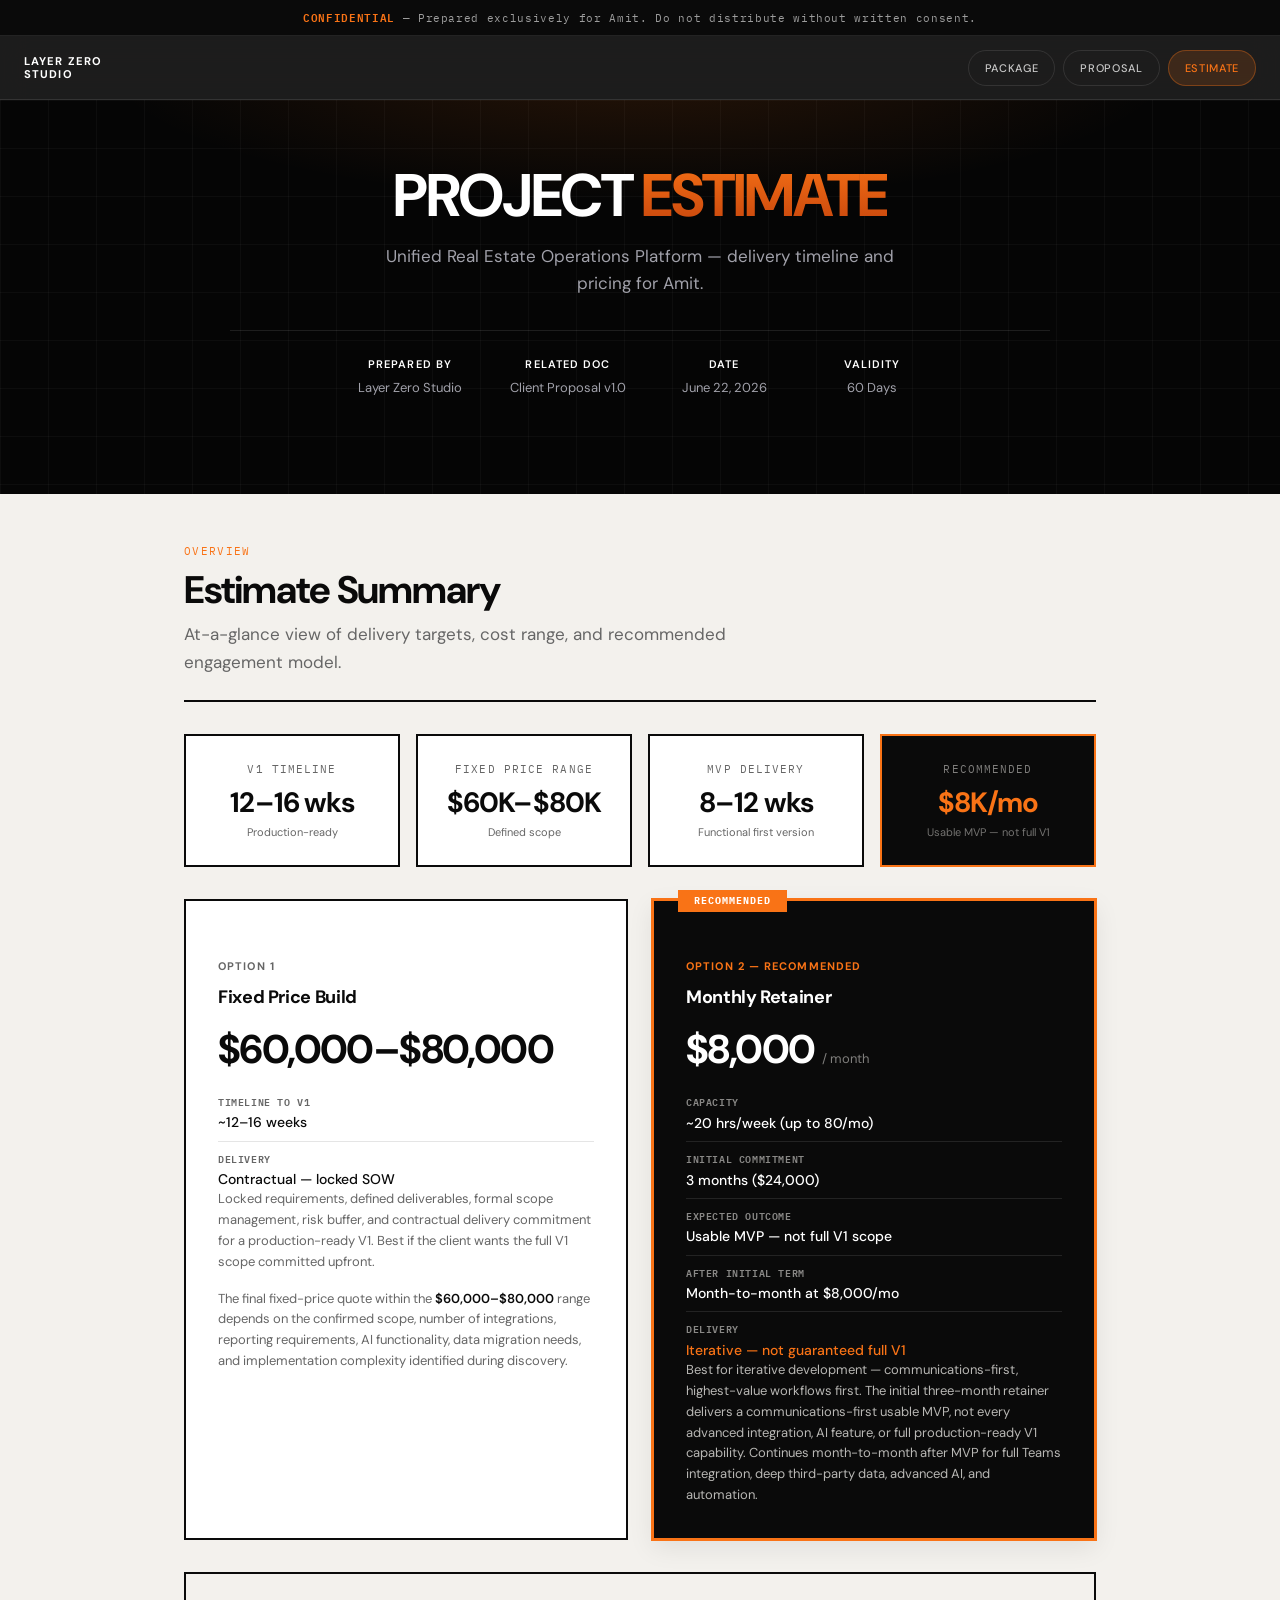
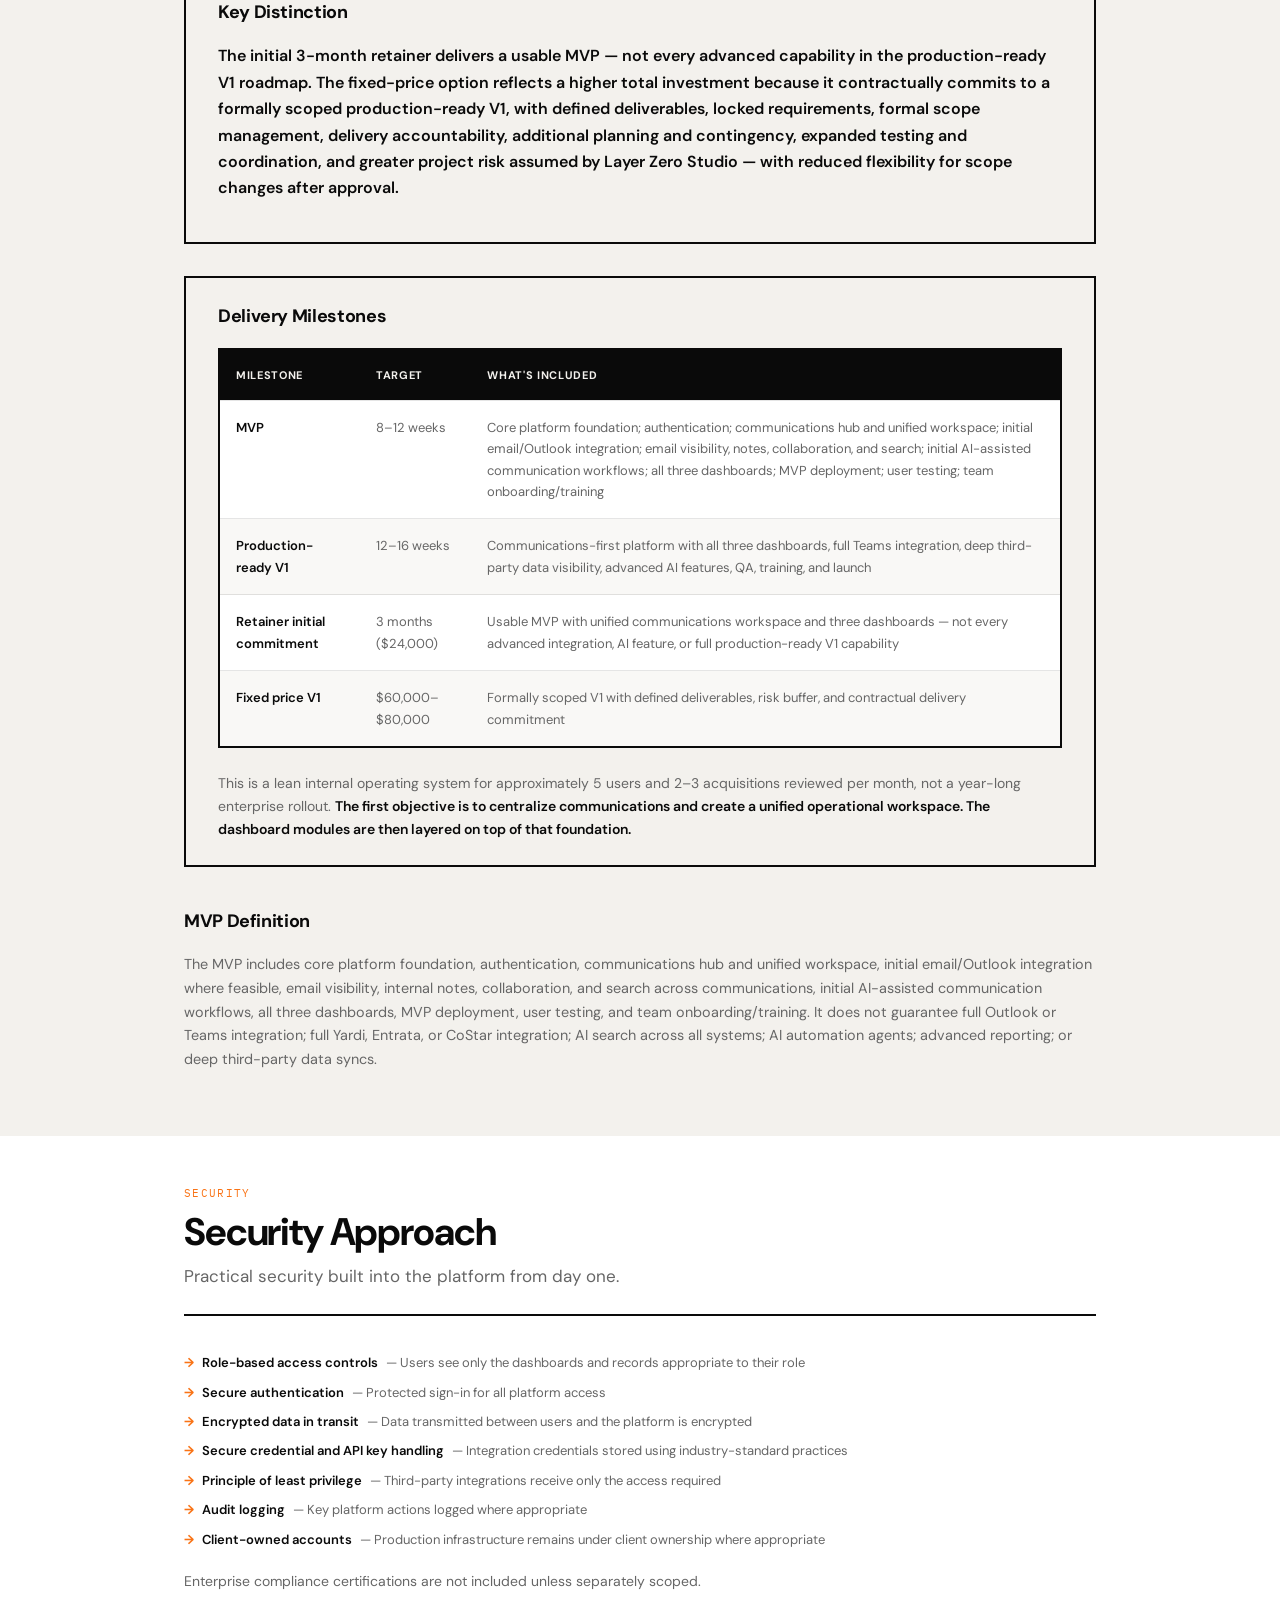
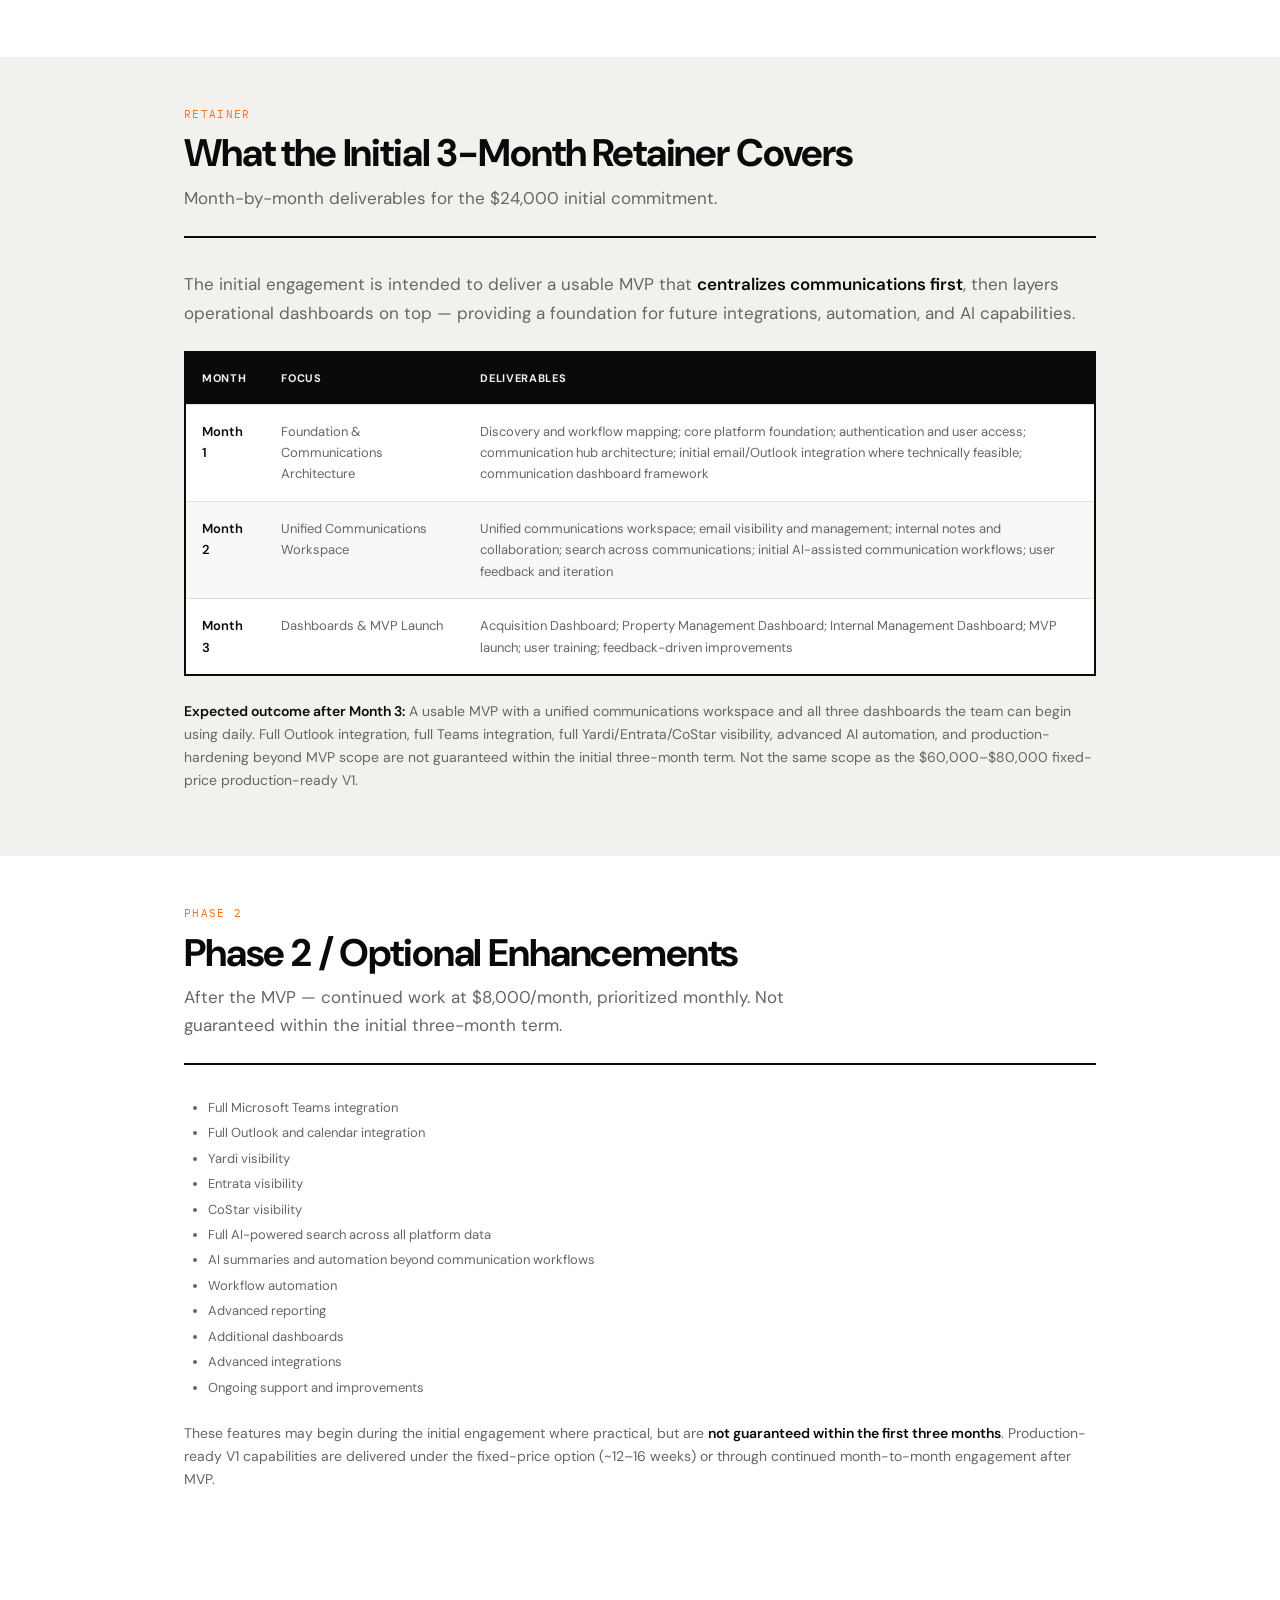
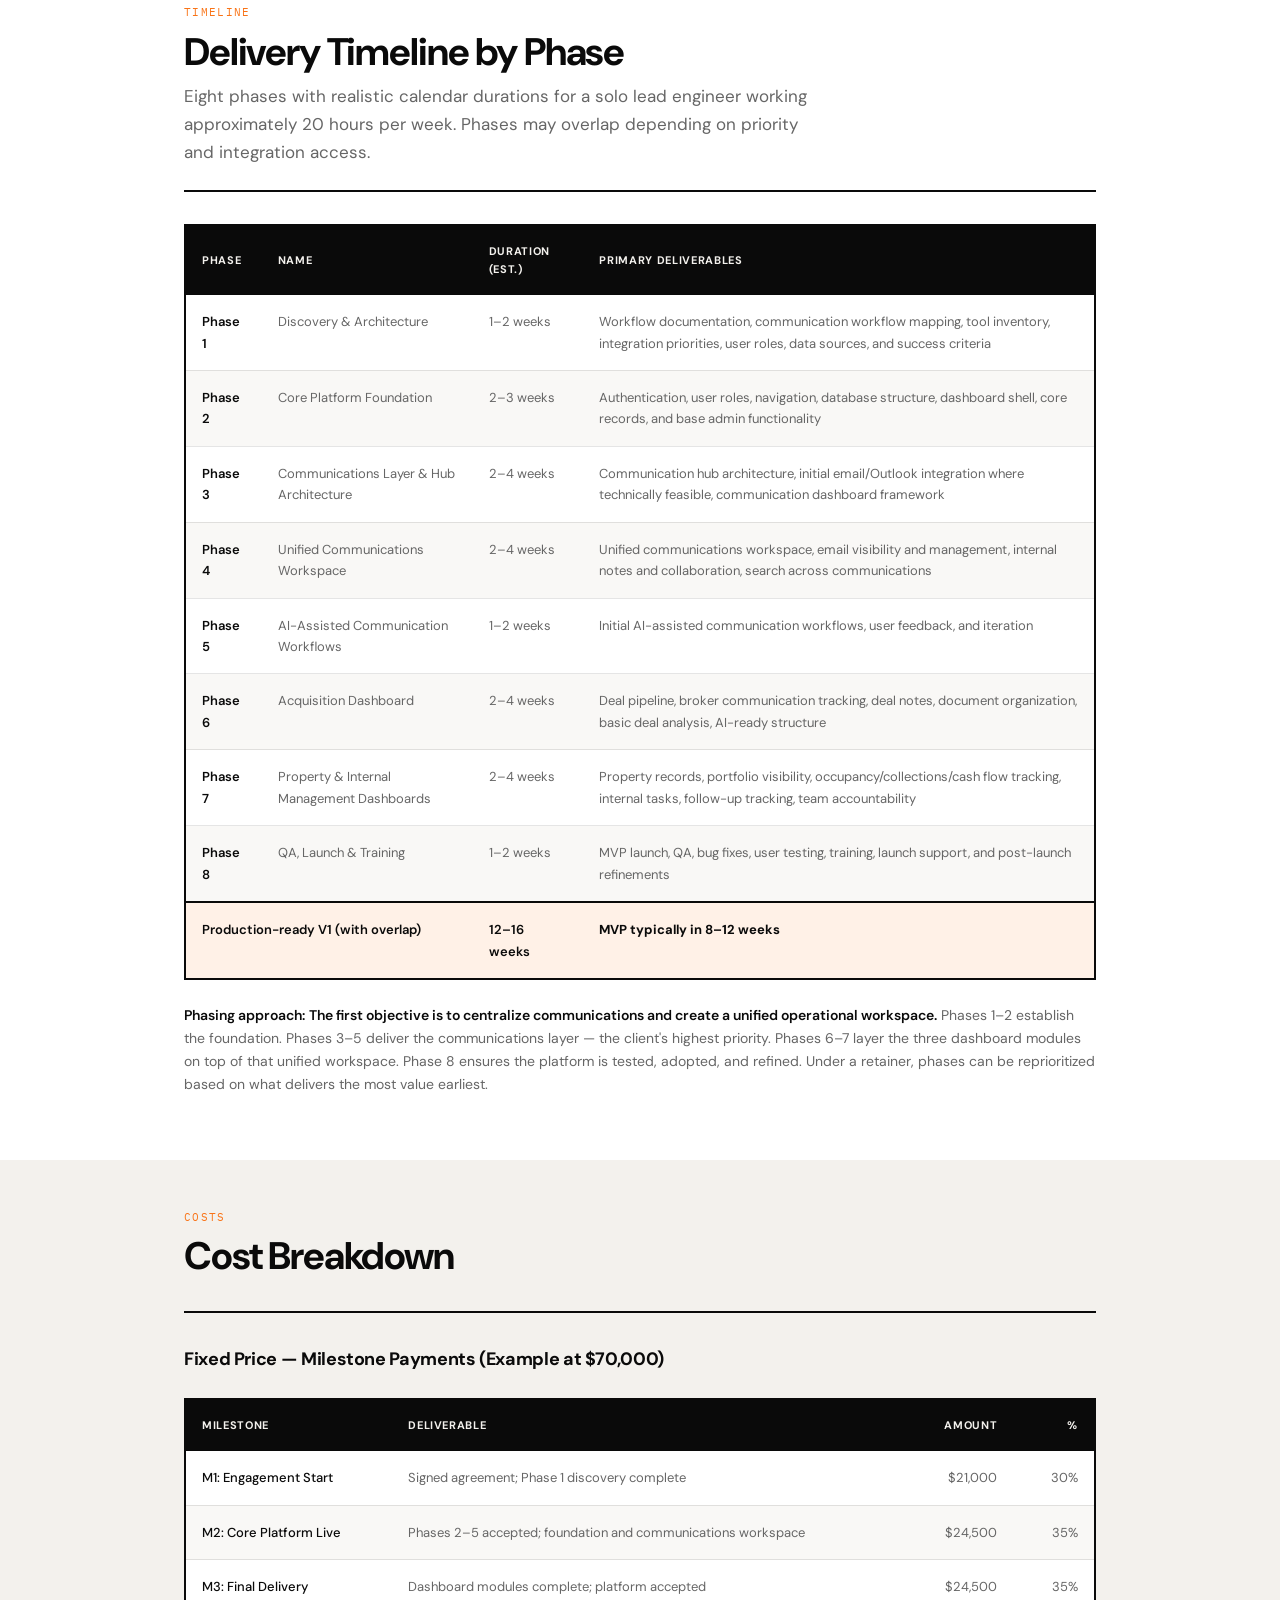
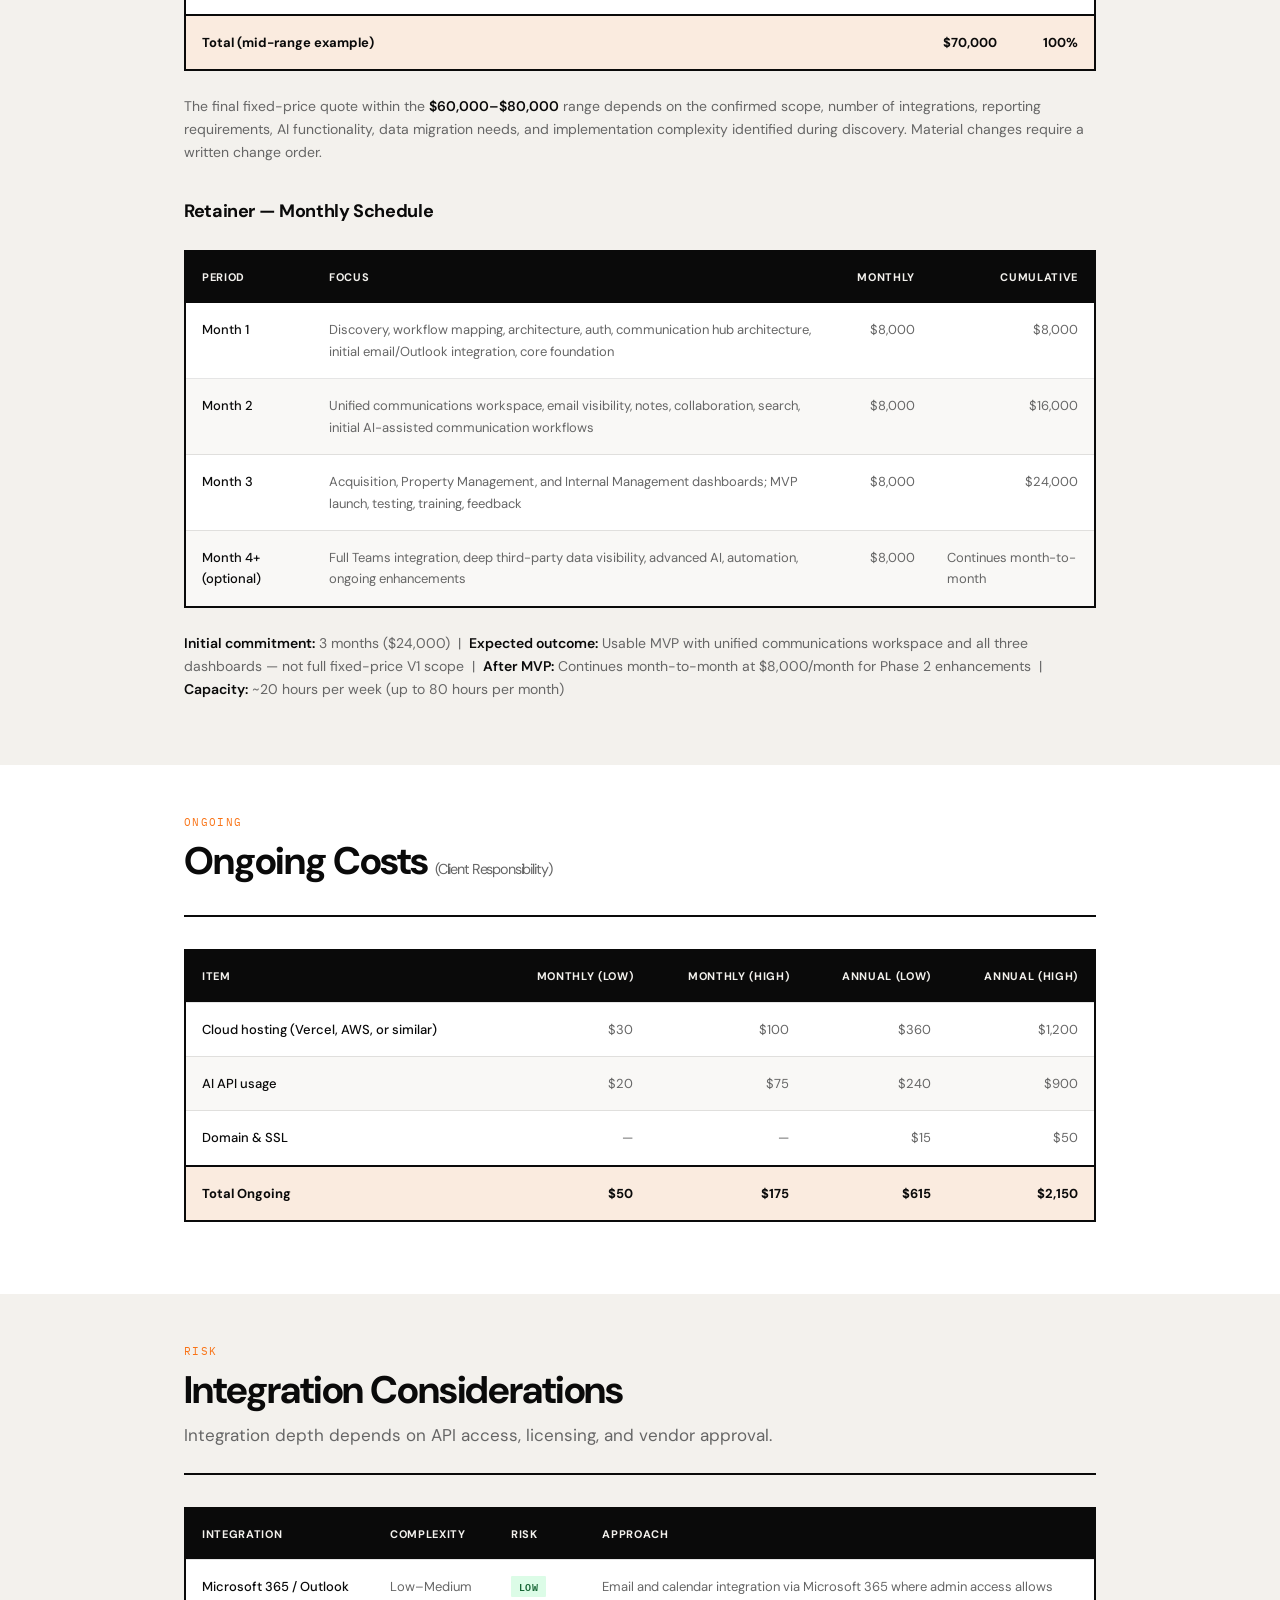
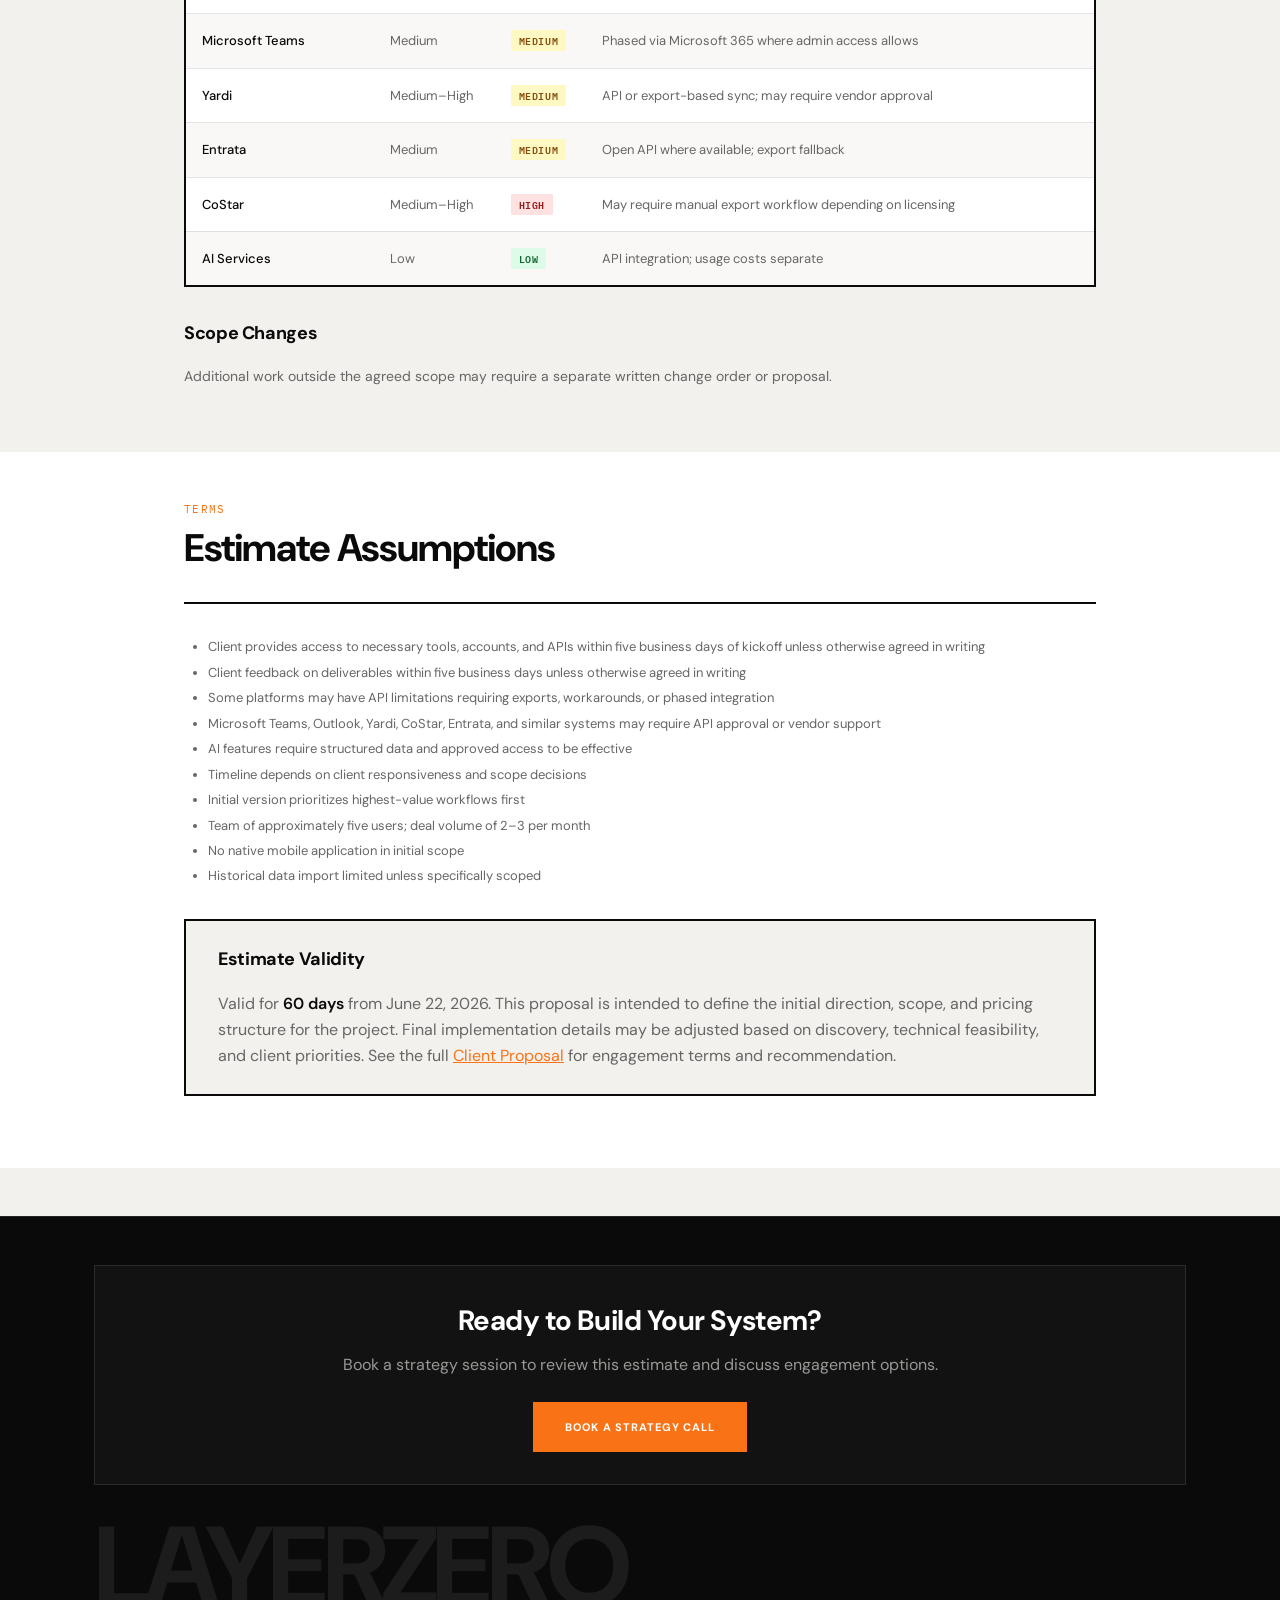
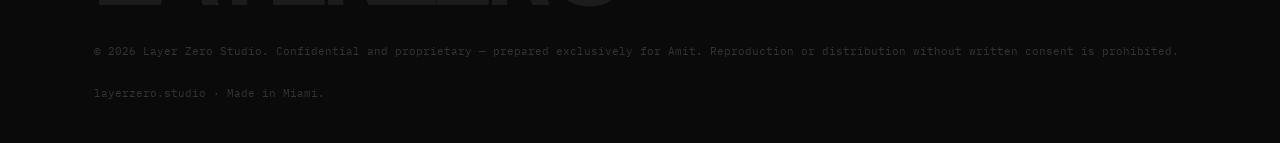
==== commit 74db135d: "Reframe proposal around communications-first MVP and Phase 1 engagement. Align markdown sources and " ====
--- a/proposal/estimate.html
+++ b/proposal/estimate.html
@@ -16,6 +16,10 @@
 </head>
 <body>
 
+<div class="confidential-banner">
+  <strong>CONFIDENTIAL</strong> — Prepared exclusively for Amit. Do not distribute without written consent.
+</div>
+
 <nav class="nav">
   <div class="nav-progress" aria-hidden="true"></div>
   <a href="https://www.layerzero.studio" class="nav-logo" target="_blank" rel="noopener">
@@ -97,6 +101,7 @@
           </table>
         </div>
         <p>Locked requirements, defined deliverables, formal scope management, risk buffer, and contractual delivery commitment for a production-ready V1. Best if the client wants the full V1 scope committed upfront.</p>
+        <p class="pricing-card-footnote" style="margin-top:1rem;">The final fixed-price quote within the <strong>$60,000–$80,000</strong> range depends on the confirmed scope, number of integrations, reporting requirements, AI functionality, data migration needs, and implementation complexity identified during discovery.</p>
       </div>
       <div class="card dark-card highlight pricing-card">
         <h4 class="pricing-card-label">Option 2 — Recommended</h4>
@@ -113,7 +118,7 @@
             </tbody>
           </table>
         </div>
-        <p>Best for iterative development — highest-value workflows first. The initial three-month retainer delivers a usable MVP, not every advanced integration, AI feature, or full production-ready V1 capability. Continues month-to-month after MVP for communications, AI, automation, and deeper integrations.</p>
+        <p>Best for iterative development — communications-first, highest-value workflows first. The initial three-month retainer delivers a communications-first usable MVP, not every advanced integration, AI feature, or full production-ready V1 capability. Continues month-to-month after MVP for full Teams integration, deep third-party data, advanced AI, and automation.</p>
       </div>
     </div>
 
@@ -128,15 +133,40 @@
         <table class="data-table">
           <thead><tr><th>Milestone</th><th>Target</th><th>What's Included</th></tr></thead>
           <tbody>
-            <tr><td><strong>MVP</strong></td><td>8–12 weeks</td><td>Discovery, platform foundation, acquisition dashboard, and earliest usable workflows</td></tr>
-            <tr><td><strong>Production-ready V1</strong></td><td>12–16 weeks</td><td>All three dashboards, core integrations, initial AI features, QA, training, and launch</td></tr>
-            <tr><td><strong>Retainer initial commitment</strong></td><td>3 months ($24,000)</td><td>Usable MVP with three dashboards — not every advanced integration, AI feature, or full production-ready V1 capability</td></tr>
+            <tr><td><strong>MVP</strong></td><td>8–12 weeks</td><td>Core platform foundation; authentication; communications hub and unified workspace; initial email/Outlook integration; email visibility, notes, collaboration, and search; initial AI-assisted communication workflows; all three dashboards; MVP deployment; user testing; team onboarding/training</td></tr>
+            <tr><td><strong>Production-ready V1</strong></td><td>12–16 weeks</td><td>Communications-first platform with all three dashboards, full Teams integration, deep third-party data visibility, advanced AI features, QA, training, and launch</td></tr>
+            <tr><td><strong>Retainer initial commitment</strong></td><td>3 months ($24,000)</td><td>Usable MVP with unified communications workspace and three dashboards — not every advanced integration, AI feature, or full production-ready V1 capability</td></tr>
             <tr><td><strong>Fixed price V1</strong></td><td>$60,000–$80,000</td><td>Formally scoped V1 with defined deliverables, risk buffer, and contractual delivery commitment</td></tr>
           </tbody>
         </table>
       </div>
-      <p style="margin-top:1rem;font-size:0.875rem;margin-bottom:0;">This is a lean internal operating system for approximately 5 users and 2–3 acquisitions reviewed per month, not a year-long enterprise rollout.</p>
-    </div>
+      <p style="margin-top:1rem;font-size:0.875rem;margin-bottom:0;">This is a lean internal operating system for approximately 5 users and 2–3 acquisitions reviewed per month, not a year-long enterprise rollout. <strong>The first objective is to centralize communications and create a unified operational workspace. The dashboard modules are then layered on top of that foundation.</strong></p>
+    </div>
+
+    <h3 style="margin-top:2.5rem;">MVP Definition</h3>
+    <p style="font-size:0.9rem;">The MVP includes core platform foundation, authentication, communications hub and unified workspace, initial email/Outlook integration where feasible, email visibility, internal notes, collaboration, and search across communications, initial AI-assisted communication workflows, all three dashboards, MVP deployment, user testing, and team onboarding/training. It does not guarantee full Outlook or Teams integration; full Yardi, Entrata, or CoStar integration; AI search across all systems; AI automation agents; advanced reporting; or deep third-party data syncs.</p>
+  </div>
+</section>
+
+<!-- Security Approach -->
+<section class="section alt reveal">
+  <div class="container">
+    <header class="section-header">
+      <span class="section-num">Security</span>
+      <h2>Security Approach</h2>
+      <p class="section-summary">Practical security built into the platform from day one.</p>
+    </header>
+
+    <ul class="check-list">
+      <li><strong>Role-based access controls</strong> — Users see only the dashboards and records appropriate to their role</li>
+      <li><strong>Secure authentication</strong> — Protected sign-in for all platform access</li>
+      <li><strong>Encrypted data in transit</strong> — Data transmitted between users and the platform is encrypted</li>
+      <li><strong>Secure credential and API key handling</strong> — Integration credentials stored using industry-standard practices</li>
+      <li><strong>Principle of least privilege</strong> — Third-party integrations receive only the access required</li>
+      <li><strong>Audit logging</strong> — Key platform actions logged where appropriate</li>
+      <li><strong>Client-owned accounts</strong> — Production infrastructure remains under client ownership where appropriate</li>
+    </ul>
+    <p style="margin-top:1rem;font-size:0.875rem;">Enterprise compliance certifications are not included unless separately scoped.</p>
   </div>
 </section>
 
@@ -149,20 +179,20 @@
       <p class="section-summary">Month-by-month deliverables for the $24,000 initial commitment.</p>
     </header>
 
-    <p class="lead" style="margin-bottom:1.5rem;">The initial engagement is intended to deliver a usable MVP that centralizes core workflows and provides a foundation for future integrations, automation, and AI capabilities.</p>
+    <p class="lead" style="margin-bottom:1.5rem;">The initial engagement is intended to deliver a usable MVP that <strong>centralizes communications first</strong>, then layers operational dashboards on top — providing a foundation for future integrations, automation, and AI capabilities.</p>
 
     <div class="table-wrap data-table-wrap">
       <table class="data-table">
         <thead><tr><th>Month</th><th>Focus</th><th>Deliverables</th></tr></thead>
         <tbody>
-          <tr><td><strong>Month 1</strong></td><td>Foundation</td><td>Discovery; workflow mapping; architecture; authentication; user access; database design; core platform foundation</td></tr>
-          <tr><td><strong>Month 2</strong></td><td>Acquisition</td><td>Acquisition Dashboard; deal pipeline; notes; documents; internal workflow structure; basic visibility and reporting</td></tr>
-          <tr><td><strong>Month 3</strong></td><td>MVP launch</td><td>Property Management Dashboard; Internal Management Dashboard; MVP launch; user testing; training; feedback-driven improvements</td></tr>
-        </tbody>
-      </table>
-    </div>
-
-    <p style="margin-top:1rem;font-size:0.875rem;"><strong>Expected outcome after Month 3:</strong> A usable MVP the team can begin using daily. Full Outlook integration, full Teams integration, full Yardi/Entrata/CoStar visibility, AI automation, and production-hardening beyond MVP scope are not guaranteed within the initial three-month term. Not the same scope as the $60,000–$80,000 fixed-price production-ready V1.</p>
+          <tr><td><strong>Month 1</strong></td><td>Foundation &amp; Communications Architecture</td><td>Discovery and workflow mapping; core platform foundation; authentication and user access; communication hub architecture; initial email/Outlook integration where technically feasible; communication dashboard framework</td></tr>
+          <tr><td><strong>Month 2</strong></td><td>Unified Communications Workspace</td><td>Unified communications workspace; email visibility and management; internal notes and collaboration; search across communications; initial AI-assisted communication workflows; user feedback and iteration</td></tr>
+          <tr><td><strong>Month 3</strong></td><td>Dashboards &amp; MVP Launch</td><td>Acquisition Dashboard; Property Management Dashboard; Internal Management Dashboard; MVP launch; user training; feedback-driven improvements</td></tr>
+        </tbody>
+      </table>
+    </div>
+
+    <p style="margin-top:1rem;font-size:0.875rem;"><strong>Expected outcome after Month 3:</strong> A usable MVP with a unified communications workspace and all three dashboards the team can begin using daily. Full Outlook integration, full Teams integration, full Yardi/Entrata/CoStar visibility, advanced AI automation, and production-hardening beyond MVP scope are not guaranteed within the initial three-month term. Not the same scope as the $60,000–$80,000 fixed-price production-ready V1.</p>
   </div>
 </section>
 
@@ -176,13 +206,13 @@
     </header>
 
     <ul class="bullet-list">
-      <li>Outlook integration</li>
-      <li>Microsoft Teams integration</li>
+      <li>Full Microsoft Teams integration</li>
+      <li>Full Outlook and calendar integration</li>
       <li>Yardi visibility</li>
       <li>Entrata visibility</li>
       <li>CoStar visibility</li>
-      <li>AI-powered search</li>
-      <li>AI summaries</li>
+      <li>Full AI-powered search across all platform data</li>
+      <li>AI summaries and automation beyond communication workflows</li>
       <li>Workflow automation</li>
       <li>Advanced reporting</li>
       <li>Additional dashboards</li>
@@ -207,20 +237,20 @@
       <table class="data-table">
         <thead><tr><th>Phase</th><th>Name</th><th>Duration (est.)</th><th>Primary Deliverables</th></tr></thead>
         <tbody>
-          <tr><td><strong>Phase 1</strong></td><td>Discovery &amp; Architecture</td><td>1–2 weeks</td><td>Workflow documentation, tool inventory, integration priorities, user roles, data sources, dashboard requirements, and success criteria</td></tr>
+          <tr><td><strong>Phase 1</strong></td><td>Discovery &amp; Architecture</td><td>1–2 weeks</td><td>Workflow documentation, communication workflow mapping, tool inventory, integration priorities, user roles, data sources, and success criteria</td></tr>
           <tr><td><strong>Phase 2</strong></td><td>Core Platform Foundation</td><td>2–3 weeks</td><td>Authentication, user roles, navigation, database structure, dashboard shell, core records, and base admin functionality</td></tr>
-          <tr><td><strong>Phase 3</strong></td><td>Acquisition Dashboard</td><td>2–4 weeks</td><td>Deal pipeline, broker communication tracking, deal notes, document organization, basic deal analysis, AI-ready structure</td></tr>
-          <tr><td><strong>Phase 4</strong></td><td>Property Management Dashboard</td><td>2–4 weeks</td><td>Property records, portfolio visibility, occupancy/collections/cash flow tracking, Yardi/Entrata visibility where feasible, property-level tasks and notes</td></tr>
-          <tr><td><strong>Phase 5</strong></td><td>Internal Management Dashboard</td><td>2–3 weeks</td><td>Internal tasks, follow-up tracking, communications visibility, team accountability, internal notes, executive summaries</td></tr>
-          <tr><td><strong>Phase 6</strong></td><td>Communications Layer</td><td>2–4 weeks</td><td>Email/calendar integration via Microsoft 365 where feasible; entity linking to deals and properties</td></tr>
-          <tr><td><strong>Phase 7</strong></td><td>AI Search &amp; Workflow Features</td><td>2–4 weeks</td><td>AI search across approved platform data, summaries, document lookup, and workflow assistance</td></tr>
-          <tr><td><strong>Phase 8</strong></td><td>QA, Launch &amp; Training</td><td>1–2 weeks</td><td>QA, bug fixes, user testing, training, launch support, and post-launch refinements</td></tr>
+          <tr><td><strong>Phase 3</strong></td><td>Communications Layer &amp; Hub Architecture</td><td>2–4 weeks</td><td>Communication hub architecture, initial email/Outlook integration where technically feasible, communication dashboard framework</td></tr>
+          <tr><td><strong>Phase 4</strong></td><td>Unified Communications Workspace</td><td>2–4 weeks</td><td>Unified communications workspace, email visibility and management, internal notes and collaboration, search across communications</td></tr>
+          <tr><td><strong>Phase 5</strong></td><td>AI-Assisted Communication Workflows</td><td>1–2 weeks</td><td>Initial AI-assisted communication workflows, user feedback, and iteration</td></tr>
+          <tr><td><strong>Phase 6</strong></td><td>Acquisition Dashboard</td><td>2–4 weeks</td><td>Deal pipeline, broker communication tracking, deal notes, document organization, basic deal analysis, AI-ready structure</td></tr>
+          <tr><td><strong>Phase 7</strong></td><td>Property &amp; Internal Management Dashboards</td><td>2–4 weeks</td><td>Property records, portfolio visibility, occupancy/collections/cash flow tracking, internal tasks, follow-up tracking, team accountability</td></tr>
+          <tr><td><strong>Phase 8</strong></td><td>QA, Launch &amp; Training</td><td>1–2 weeks</td><td>MVP launch, QA, bug fixes, user testing, training, launch support, and post-launch refinements</td></tr>
           <tr class="table-subtotal"><td colspan="2"><strong>Production-ready V1 (with overlap)</strong></td><td><strong>12–16 weeks</strong></td><td>MVP typically in 8–12 weeks</td></tr>
         </tbody>
       </table>
     </div>
 
-    <p style="margin-top:1rem;font-size:0.875rem;"><strong>Phasing approach:</strong> Phases 1–2 establish the foundation. Phases 3–5 deliver the three core dashboards. Phases 6–7 add communications and AI capabilities once structured data exists. Phase 8 ensures the platform is tested, adopted, and refined. Under a retainer, phases can be reprioritized based on what delivers the most value earliest.</p>
+    <p style="margin-top:1rem;font-size:0.875rem;"><strong>Phasing approach:</strong> <strong>The first objective is to centralize communications and create a unified operational workspace.</strong> Phases 1–2 establish the foundation. Phases 3–5 deliver the communications layer — the client's highest priority. Phases 6–7 layer the three dashboard modules on top of that unified workspace. Phase 8 ensures the platform is tested, adopted, and refined. Under a retainer, phases can be reprioritized based on what delivers the most value earliest.</p>
   </div>
 </section>
 
@@ -238,27 +268,27 @@
         <thead><tr><th>Milestone</th><th>Deliverable</th><th class="num">Amount</th><th class="num">%</th></tr></thead>
         <tbody>
           <tr><td>M1: Engagement Start</td><td>Signed agreement; Phase 1 discovery complete</td><td class="num">$21,000</td><td class="num">30%</td></tr>
-          <tr><td>M2: Core Platform Live</td><td>Phases 2–3 accepted; foundation and acquisition dashboard</td><td class="num">$24,500</td><td class="num">35%</td></tr>
-          <tr><td>M3: Final Delivery</td><td>Remaining phases complete; platform accepted</td><td class="num">$24,500</td><td class="num">35%</td></tr>
+          <tr><td>M2: Core Platform Live</td><td>Phases 2–5 accepted; foundation and communications workspace</td><td class="num">$24,500</td><td class="num">35%</td></tr>
+          <tr><td>M3: Final Delivery</td><td>Dashboard modules complete; platform accepted</td><td class="num">$24,500</td><td class="num">35%</td></tr>
           <tr class="table-subtotal"><td colspan="2">Total (mid-range example)</td><td class="num">$70,000</td><td class="num">100%</td></tr>
         </tbody>
       </table>
     </div>
-    <p style="font-size:0.875rem;margin-top:0.5rem;">Actual fixed price within the $60,000–$80,000 range depends on final scope defined during Phase 1. Material changes require a written change order.</p>
+    <p style="font-size:0.875rem;margin-top:0.5rem;">The final fixed-price quote within the <strong>$60,000–$80,000</strong> range depends on the confirmed scope, number of integrations, reporting requirements, AI functionality, data migration needs, and implementation complexity identified during discovery. Material changes require a written change order.</p>
 
     <h3>Retainer — Monthly Schedule</h3>
     <div class="table-wrap data-table-wrap">
       <table class="data-table">
         <thead><tr><th>Period</th><th>Focus</th><th class="num">Monthly</th><th class="num">Cumulative</th></tr></thead>
         <tbody>
-          <tr><td>Month 1</td><td>Discovery, workflow mapping, architecture, auth, user access, database design, core foundation</td><td class="num">$8,000</td><td class="num">$8,000</td></tr>
-          <tr><td>Month 2</td><td>Acquisition Dashboard — deal pipeline, notes, documents, internal workflow, basic visibility</td><td class="num">$8,000</td><td class="num">$16,000</td></tr>
-          <tr><td>Month 3</td><td>Property Management + Internal Management dashboards; MVP launch, testing, training, feedback</td><td class="num">$8,000</td><td class="num">$24,000</td></tr>
-          <tr><td>Month 4+ (optional)</td><td>Communications, AI, deeper integrations, automation, ongoing enhancements</td><td class="num">$8,000</td><td>Continues month-to-month</td></tr>
-        </tbody>
-      </table>
-    </div>
-    <p style="font-size:0.875rem;"><strong>Initial commitment:</strong> 3 months ($24,000) &nbsp;|&nbsp; <strong>Expected outcome:</strong> Usable MVP with three dashboards — not full fixed-price V1 scope &nbsp;|&nbsp; <strong>After MVP:</strong> Continues month-to-month at $8,000/month for Phase 2 enhancements &nbsp;|&nbsp; <strong>Capacity:</strong> ~20 hours per week (up to 80 hours per month)</p>
+          <tr><td>Month 1</td><td>Discovery, workflow mapping, architecture, auth, communication hub architecture, initial email/Outlook integration, core foundation</td><td class="num">$8,000</td><td class="num">$8,000</td></tr>
+          <tr><td>Month 2</td><td>Unified communications workspace, email visibility, notes, collaboration, search, initial AI-assisted communication workflows</td><td class="num">$8,000</td><td class="num">$16,000</td></tr>
+          <tr><td>Month 3</td><td>Acquisition, Property Management, and Internal Management dashboards; MVP launch, testing, training, feedback</td><td class="num">$8,000</td><td class="num">$24,000</td></tr>
+          <tr><td>Month 4+ (optional)</td><td>Full Teams integration, deep third-party data visibility, advanced AI, automation, ongoing enhancements</td><td class="num">$8,000</td><td>Continues month-to-month</td></tr>
+        </tbody>
+      </table>
+    </div>
+    <p style="font-size:0.875rem;"><strong>Initial commitment:</strong> 3 months ($24,000) &nbsp;|&nbsp; <strong>Expected outcome:</strong> Usable MVP with unified communications workspace and all three dashboards — not full fixed-price V1 scope &nbsp;|&nbsp; <strong>After MVP:</strong> Continues month-to-month at $8,000/month for Phase 2 enhancements &nbsp;|&nbsp; <strong>Capacity:</strong> ~20 hours per week (up to 80 hours per month)</p>
   </div>
 </section>
 
@@ -296,8 +326,8 @@
       <table class="data-table">
         <thead><tr><th>Integration</th><th>Complexity</th><th>Risk</th><th>Approach</th></tr></thead>
         <tbody>
-          <tr><td>Microsoft 365 / Outlook</td><td>Low–Medium</td><td><span class="badge badge-low">Low</span></td><td>Graph API for email/calendar where admin access allows</td></tr>
-          <tr><td>Microsoft Teams</td><td>Medium</td><td><span class="badge badge-medium">Medium</span></td><td>Phased via Microsoft 365 Graph API where admin access allows</td></tr>
+          <tr><td>Microsoft 365 / Outlook</td><td>Low–Medium</td><td><span class="badge badge-low">Low</span></td><td>Email and calendar integration via Microsoft 365 where admin access allows</td></tr>
+          <tr><td>Microsoft Teams</td><td>Medium</td><td><span class="badge badge-medium">Medium</span></td><td>Phased via Microsoft 365 where admin access allows</td></tr>
           <tr><td>Yardi</td><td>Medium–High</td><td><span class="badge badge-medium">Medium</span></td><td>API or export-based sync; may require vendor approval</td></tr>
           <tr><td>Entrata</td><td>Medium</td><td><span class="badge badge-medium">Medium</span></td><td>Open API where available; export fallback</td></tr>
           <tr><td>CoStar</td><td>Medium–High</td><td><span class="badge badge-high">High</span></td><td>May require manual export workflow depending on licensing</td></tr>
@@ -319,7 +349,8 @@
       <h2>Estimate Assumptions</h2>
     </header>
     <ul class="bullet-list">
-      <li>Client provides access to necessary tools, accounts, and APIs within agreed timeframes</li>
+      <li>Client provides access to necessary tools, accounts, and APIs within five business days of kickoff unless otherwise agreed in writing</li>
+      <li>Client feedback on deliverables within five business days unless otherwise agreed in writing</li>
       <li>Some platforms may have API limitations requiring exports, workarounds, or phased integration</li>
       <li>Microsoft Teams, Outlook, Yardi, CoStar, Entrata, and similar systems may require API approval or vendor support</li>
       <li>AI features require structured data and approved access to be effective</li>
@@ -346,7 +377,7 @@
     </div>
     <div class="footer-watermark">LAYERZERO</div>
     <div class="footer-bottom">
-      <p>© 2026 Layer Zero Studio. Confidential — prepared for Amit.</p>
+      <p>© 2026 Layer Zero Studio. Confidential and proprietary — prepared exclusively for Amit. Reproduction or distribution without written consent is prohibited.</p>
       <p><a href="https://www.layerzero.studio" target="_blank" rel="noopener">layerzero.studio</a> · Made in Miami.</p>
     </div>
   </div>
